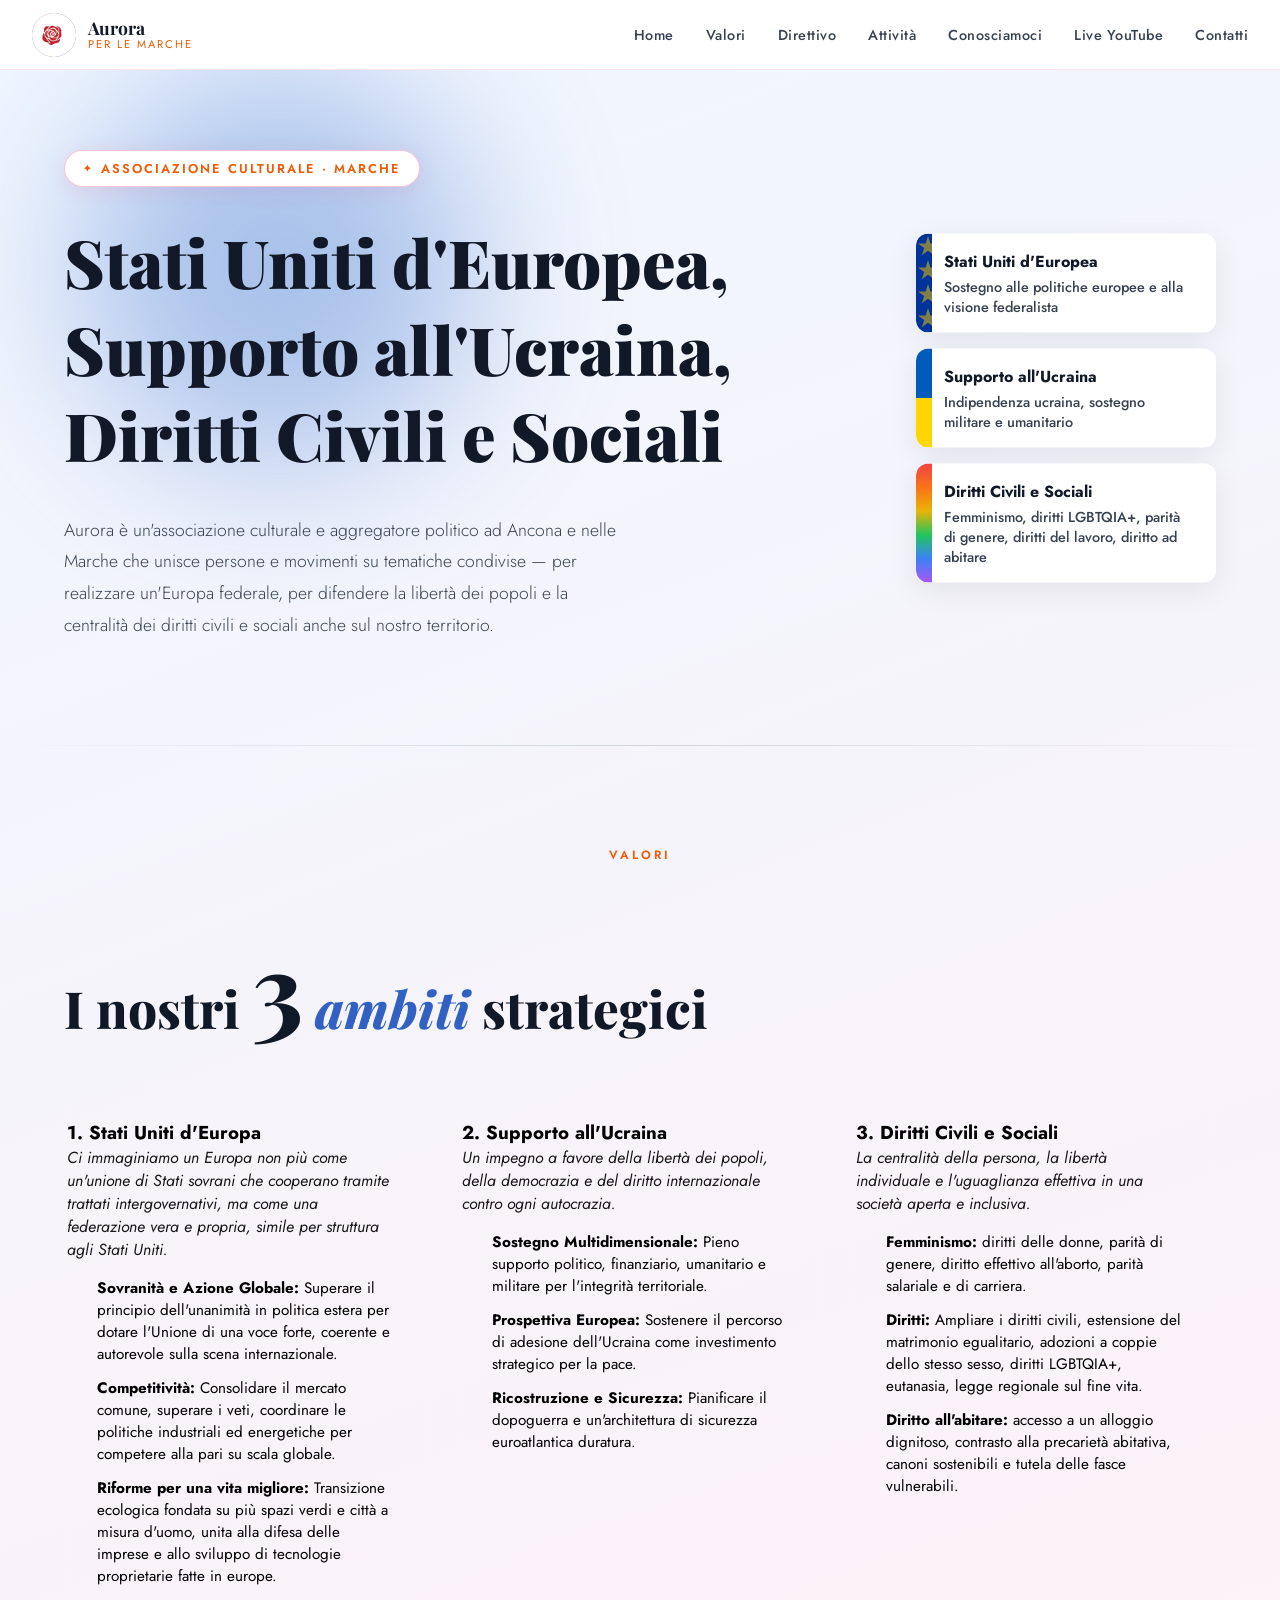
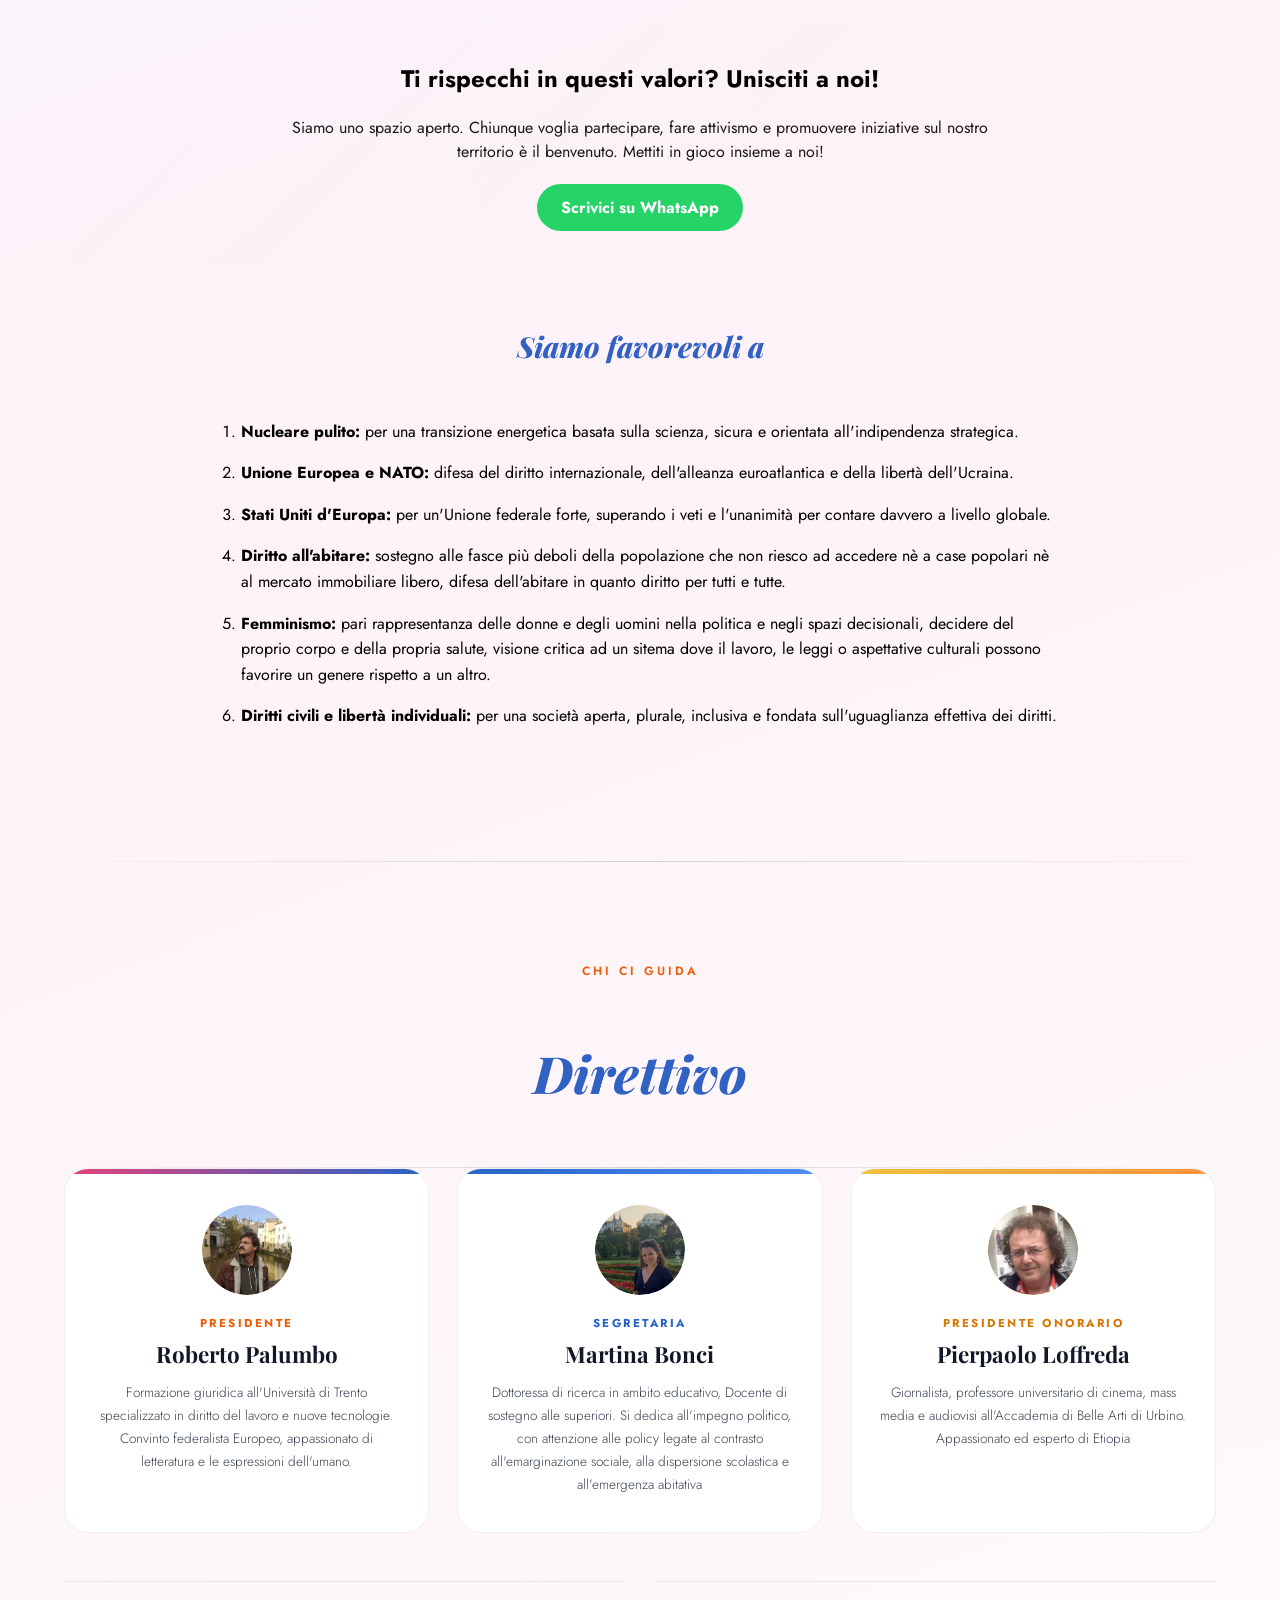
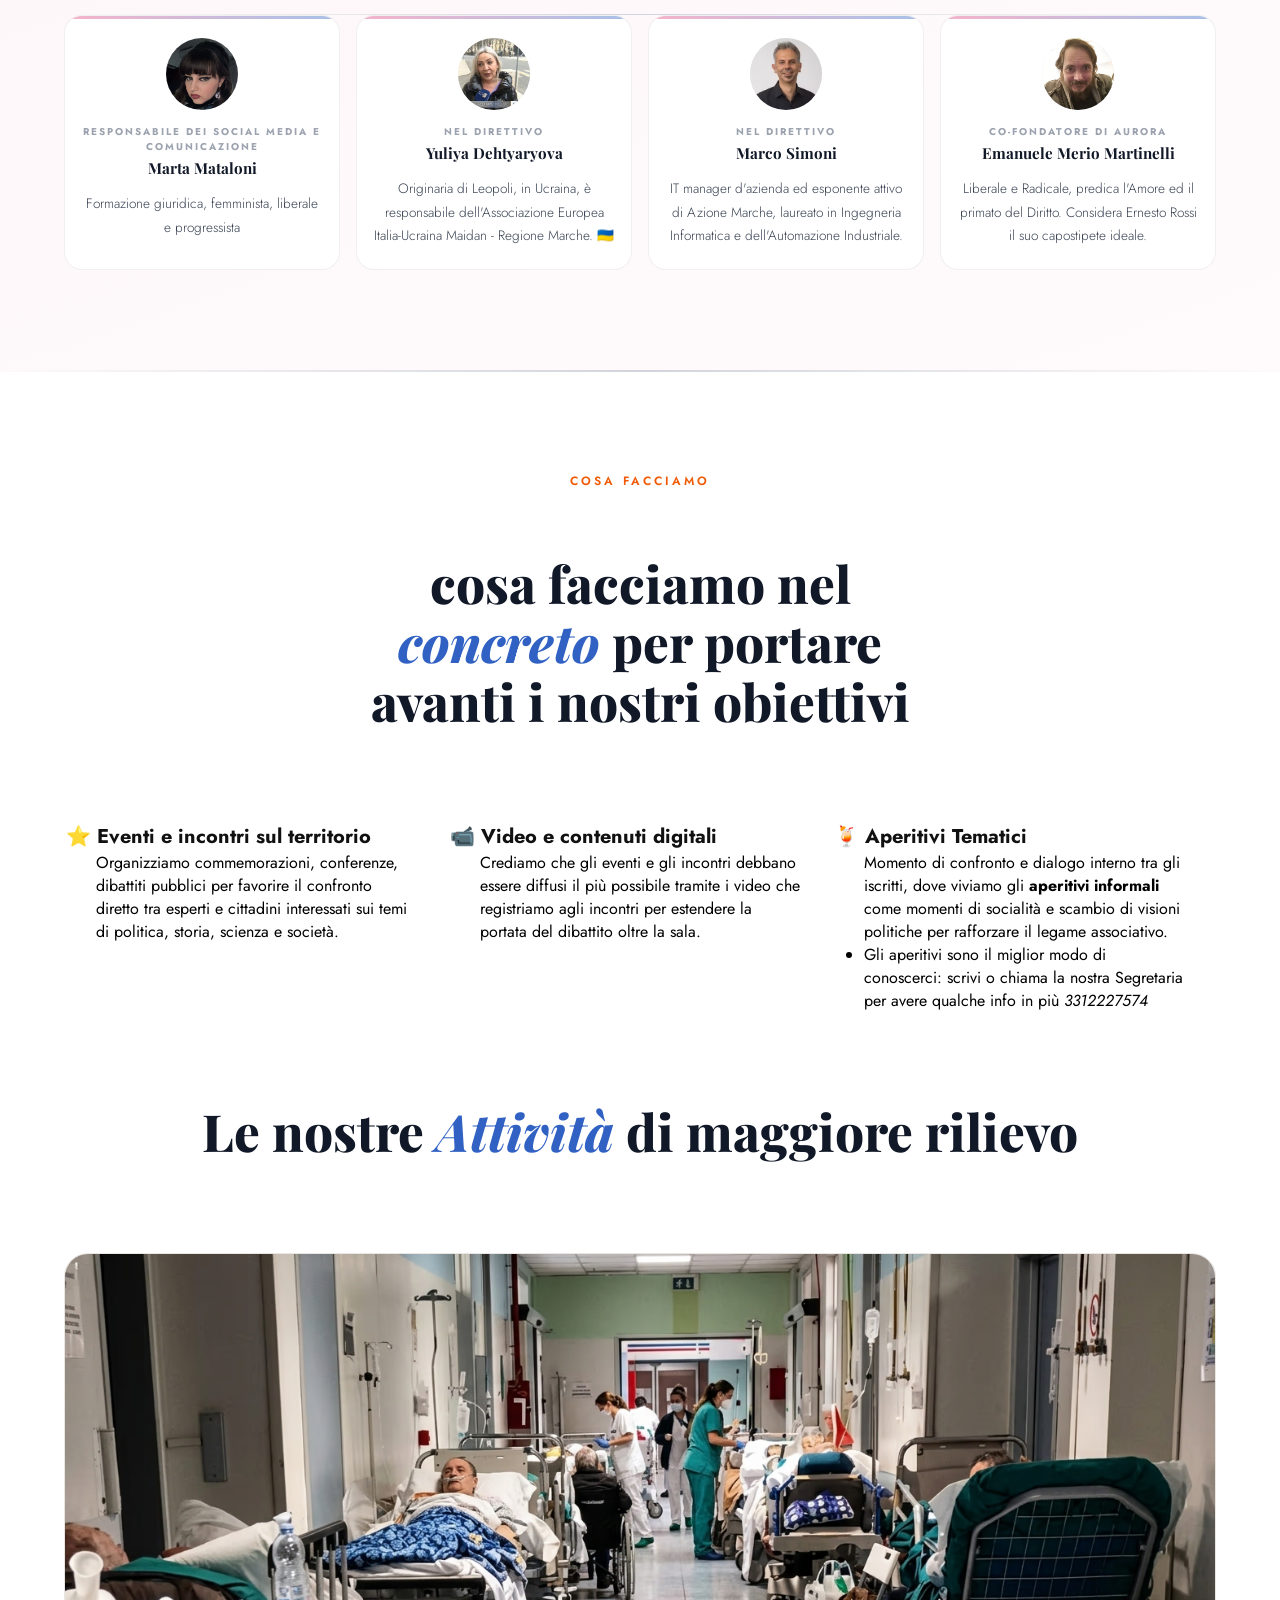
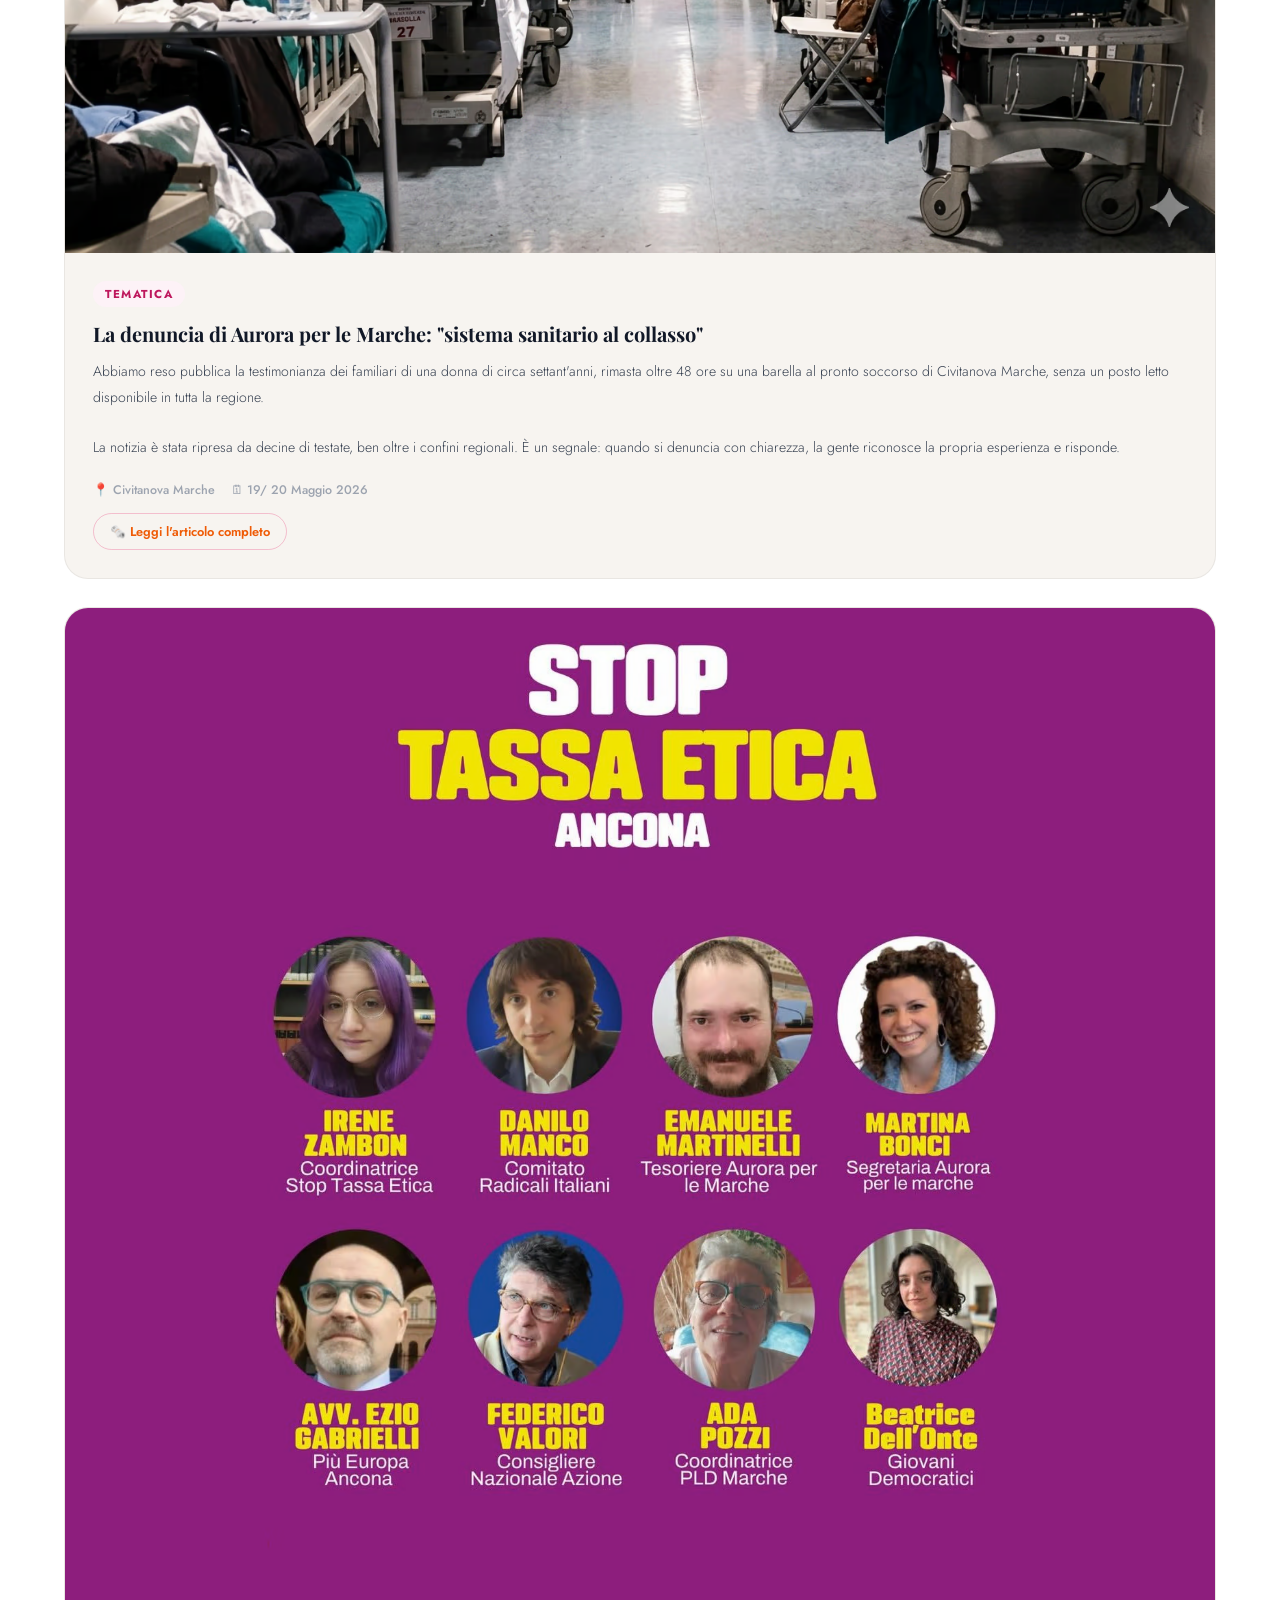
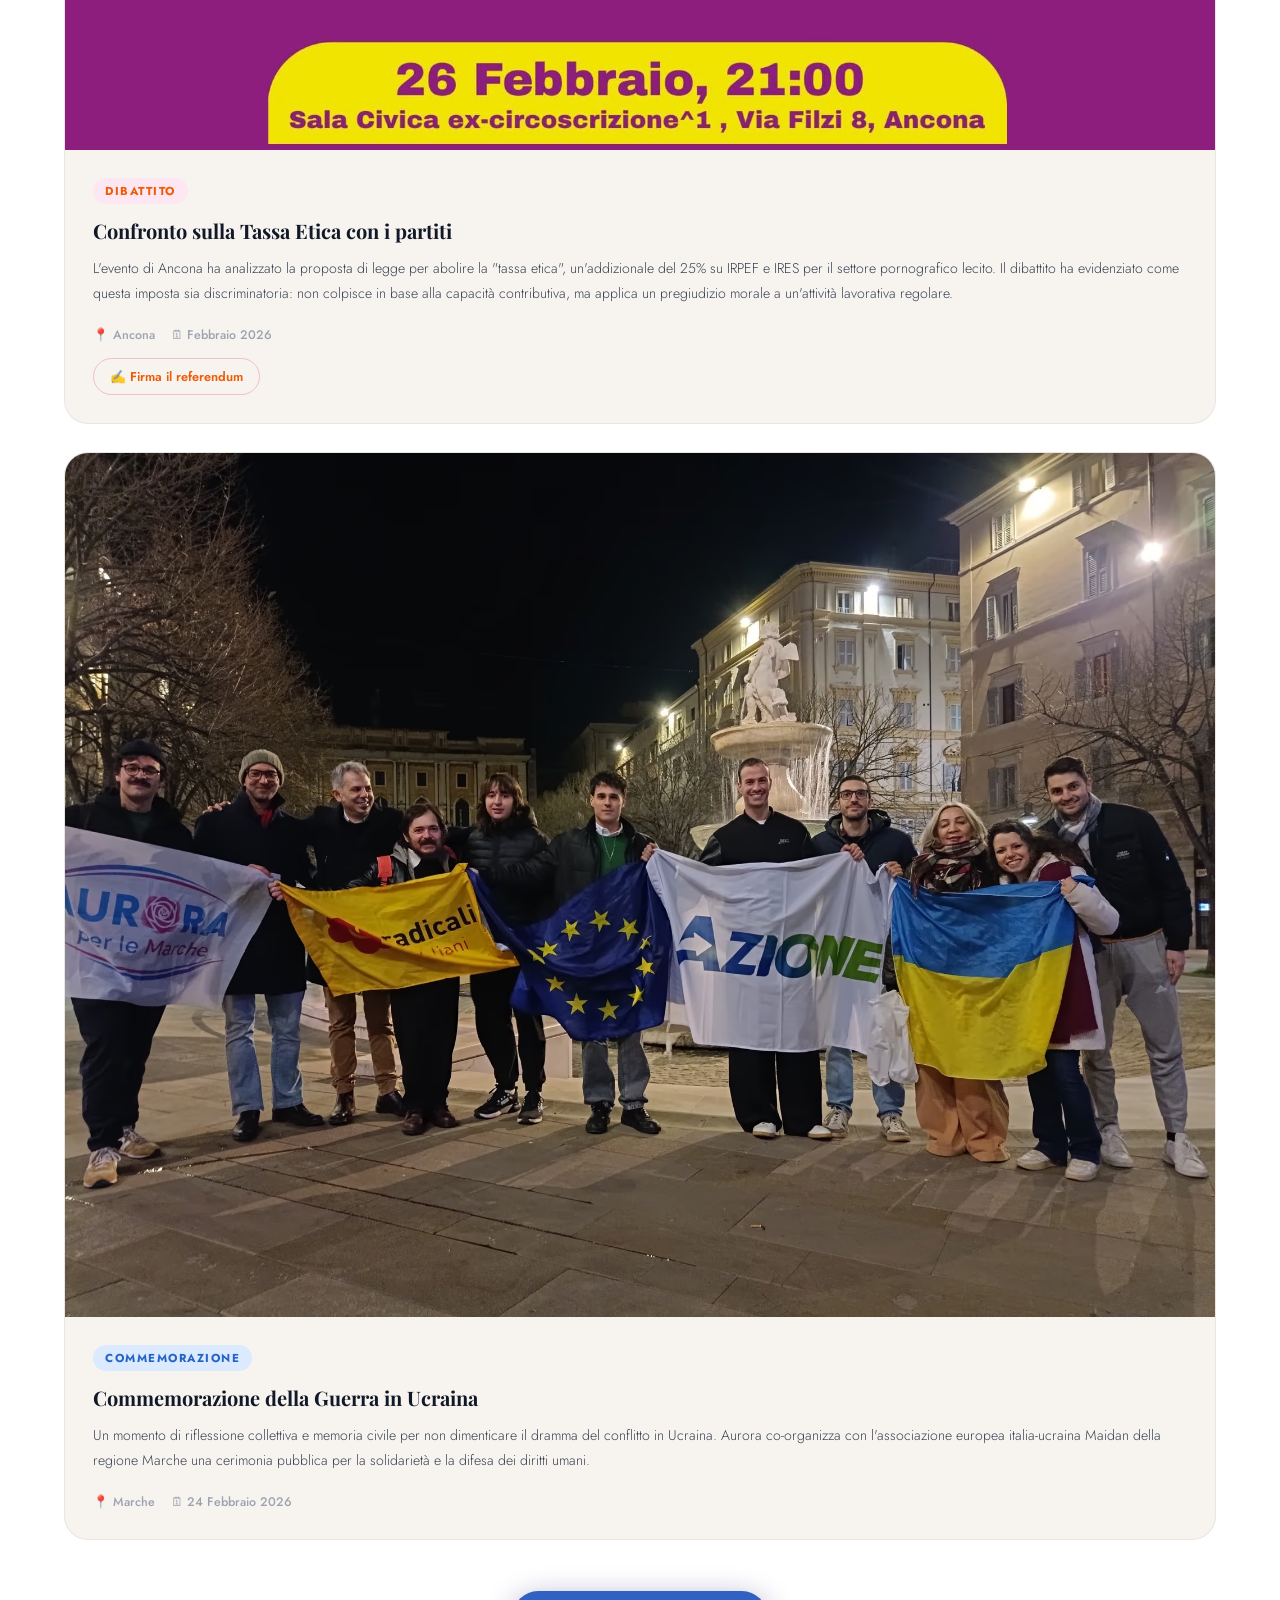
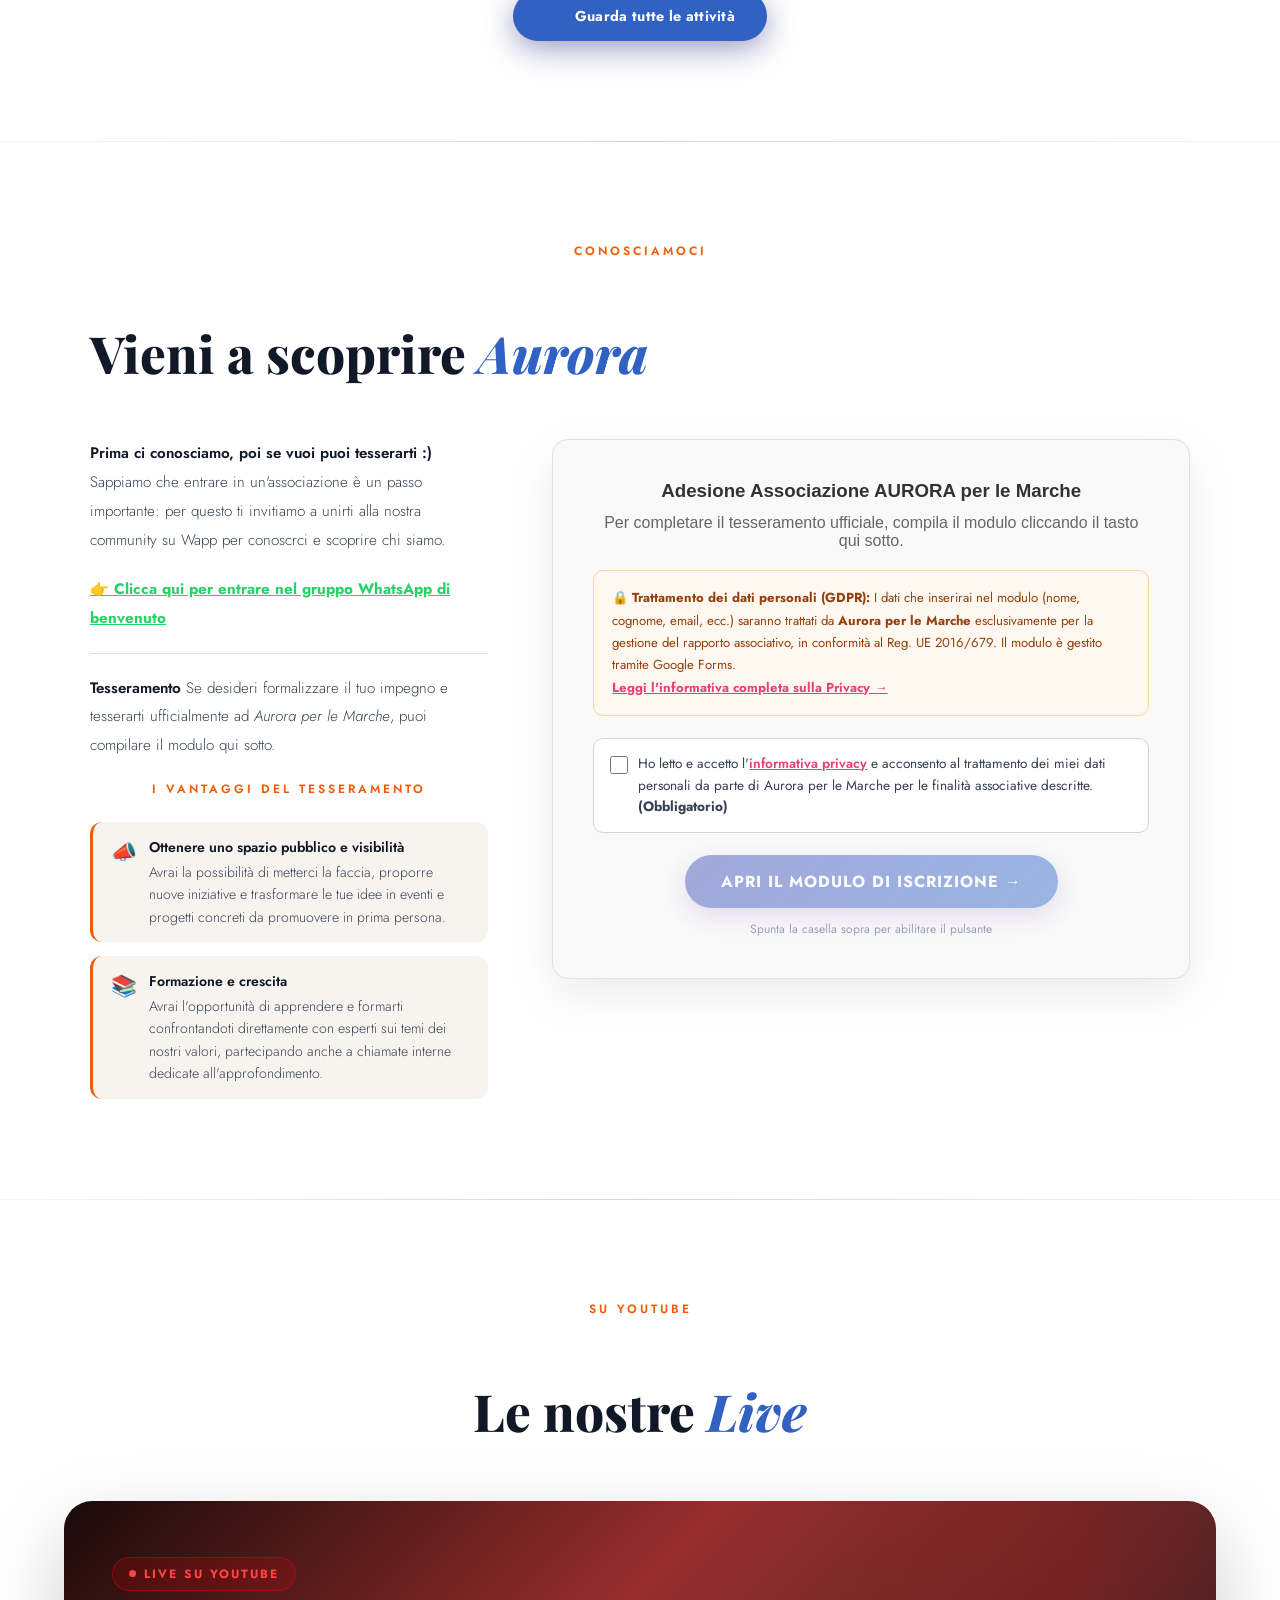
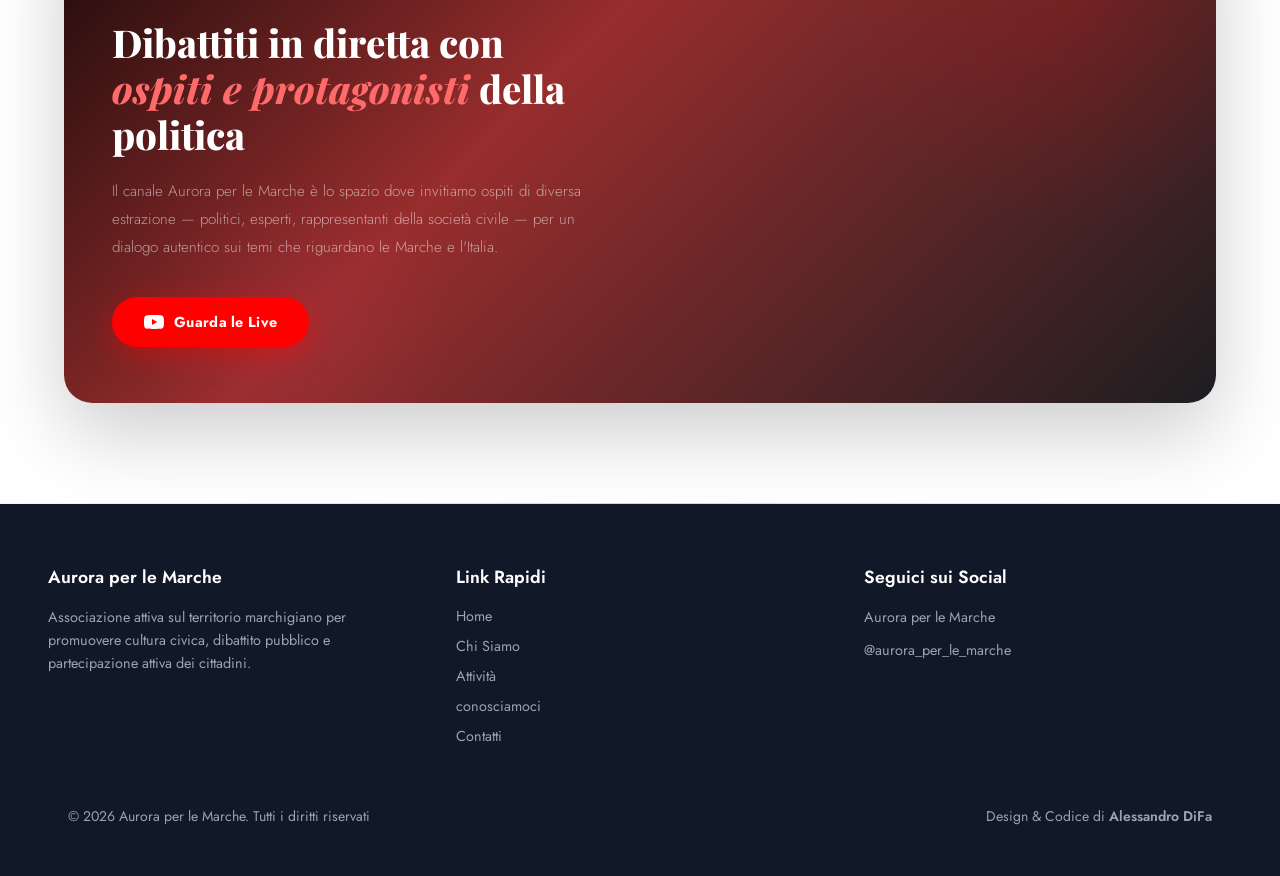
==== index.html @ f39f3a52 "Add files via upload" ====
<!DOCTYPE html>
<html lang="it" prefix="og: https://ogp.me/ns#">
<head>
  <meta charset="UTF-8">
  <meta name="viewport" content="width=device-width, initial-scale=1.0">

  <link rel="icon" type="image/x-icon" href="/img/logo-aurora-per-le-marche.ico">
  <link rel="shortcut icon" href="/img/logo-aurora-per-le-marche.ico">

  <!-- SEO -->
  <title>Aurora per le Marche – Associazione Culturale Ancona | Europa, Diritti e Ucraina</title>
  <meta name="description" content="Associazione culturale e politica di ispirazione liberale e progressista ad Ancona e nelle Marche. Promuoviamo federalismo europeo, supporto all'Ucraina, diritti civili e democrazia.">
  <meta name="keywords" content="associazione culturale Ancona, associazione culturale Marche, federalismo europeo Marche, supporto Ucraina Ancona, diritti civili Marche, centrosinistra liberale Ancona, Aurora Marche, Renew Europe">
  <meta name="author" content="Aurora per le Marche">
  <meta name="robots" content="index, follow">
  <link rel="canonical" href="https://www.auroraperlemarche.eu/">

  <!-- Open Graph -->
  <meta property="og:type" content="website">
  <meta property="og:locale" content="it_IT">
  <meta property="og:site_name" content="Aurora per le Marche">
  <meta property="og:title" content="Aurora per le Marche – Associazione Culturale Ancona">
  <meta property="og:description" content="Associazione liberale e progressista nelle Marche. Ci battiamo per l'Europa, i diritti civili e il supporto all'Ucraina ad Ancona e in tutta la regione.">
  <meta property="og:url" content="https://www.auroraperlemarche.eu/">
  <meta property="og:image" content="https://www.auroraperlemarche.eu/og-image.jpg">
  <meta property="og:image:width" content="1200">
  <meta property="og:image:height" content="630">
  <meta property="og:image:alt" content="Aurora per le Marche – Associazione Culturale">

  <!-- Dati strutturati -->
  <script type="application/ld+json">
  {
    "@context": "https://schema.org",
    "@type": "Organization",
    "name": "Aurora per le Marche",
    "alternateName": "Associazione Aurora Marche",
    "description": "Associazione culturale e politica nelle Marche di ispirazione liberale e progressista che promuove il federalismo europeo, i diritti civili, la libertà e il supporto all'Ucraina.",
    "url": "https://www.auroraperlemarche.eu/",
    "logo": "https://www.auroraperlemarche.eu/img/logo-aurora-per-le-marche.jpg",
    "image": "https://www.auroraperlemarche.eu/img/logo-aurora-per-le-marche.jpg",
    "telephone": "+393312227574",
    "address": {
      "@type": "PostalAddress",
      "addressLocality": "Ancona",
      "addressRegion": "Marche",
      "addressCountry": "IT"
    },
    "areaServed": {
      "@type": "AdministrativeArea",
      "name": "Marche"
    },
    "sameAs": [
      "https://www.instagram.com/aurora_per_le_marche",
      "https://www.facebook.com/auroraperlemarche"
    ],
    "member": [
      { "@type": "Person", "name": "Roberto Palumbo", "jobTitle": "Presidente" },
      { "@type": "Person", "name": "Martina Bonci", "jobTitle": "Segretario" }
    ]
  }
  </script>

  <!-- Font -->
  <link rel="preconnect" href="https://fonts.googleapis.com">
  <link rel="preconnect" href="https://fonts.gstatic.com" crossorigin>
  <link href="https://fonts.googleapis.com/css2?family=Playfair+Display:ital,wght@0,400;0,700;0,900;1,400&family=Jost:wght@300;400;500;600&display=swap" rel="stylesheet">

  <!-- Stile -->
  <link rel="stylesheet" href="style.css">
</head>

<body>

<!-- NAV -->
<nav class="navbar" aria-label="Navigazione principale">
  <a href="#home" class="nav-logo" aria-label="Aurora per le Marche – Home">
    <div class="logo-circle" aria-hidden="true">
      <img src="img/logo-aurora-per-le-marche.jpg" alt="Logo di aurora">
    </div>
    <div class="nav-brand">Aurora <span>per le Marche</span></div>
  </a>

  <!-- Pulsante Hamburger per Mobile -->
  <button class="menu-toggle" aria-label="Apri menu" aria-expanded="false">
    <span class="bar"></span>
    <span class="bar"></span>
    <span class="bar"></span>
  </button>

  <!-- Lista dei Link -->
  <ul class="nav-links" role="list">
    <li><a href="#home">Home</a></li>
    <!-- <li><a href="#chi-siamo">Chi Siamo</a></li> -->
    <li><a href="#valori">Valori</a></li>
    <li><a href="#direttivo">Direttivo</a></li>
    <li><a href="#attivita">Attività</a></li>
    <li><a href="#conosciamoci">Conosciamoci</a></li>
    <li><a href="#live">Live YouTube</a></li>
    <li><a href="#contatti">Contatti</a></li>
  </ul>
</nav>


<!-- HOME -->
<section id="home" aria-label="Intestazione principale">
  <div class="hero-bg" aria-hidden="true"></div>
  <div class="orb2 hero-orb" aria-hidden="true"></div>

  <div class="hero-content">
    <div class="hero-tag" aria-hidden="true">Associazione Culturale · Marche</div>
    <h1>Stati Uniti d'Europea,<br>Supporto all'Ucraina,<br>Diritti Civili e Sociali</h1>
    <p class="hero-desc">
      Aurora è un'associazione culturale e aggregatore politico ad Ancona e nelle Marche che unisce persone e movimenti su tematiche condivise — per realizzare un'Europa federale, per difendere la libertà dei popoli e la centralità dei diritti civili e sociali anche sul nostro territorio.
    </p>
  </div>

  <div class="hero-values" aria-label="Valori fondanti">
    <div class="value-pill">
      <strong>Stati Uniti d'Europea</strong>
      Sostegno alle politiche europee e alla visione federalista
    </div>
    <div class="value-pill">
      <strong>Supporto all'Ucraina</strong>
      Indipendenza ucraina, sostegno militare e umanitario
    </div>
    <div class="value-pill">
      <strong>Diritti Civili e Sociali</strong>
      Femminismo, diritti LGBTQIA+, parità di genere, diritti del lavoro, diritto ad abitare
    </div>
  </div>
</section>

<hr class="section-divider">


<!-- VALORI / AMBITI PROGRAMMATICI -->
<section id="valori" aria-labelledby="valori-title">
  <div class="section-header" style="margin-bottom: 2.5rem;">
    <div class="section-label" aria-hidden="true">Valori</div>
    <h2 id="valori-title">I nostri <span style="font-size: 2em;">3</span> <em>ambiti</em> strategici</h2>
  </div>

  <div class="valori-grid" style="display: grid; grid-template-columns: repeat(auto-fit, minmax(300px, 1fr)); gap: 2rem;">

    <!-- 1. Dimensione Europea -->
    <div class="valore-card" style="background: rgba(255,255,255,0.03); border: 1px solid rgba(255,255,255,0.08); padding: 2rem; border-radius: 12px;">
      <h3 style="margin-left: -30px;">1. Stati Uniti d'Europa</h3>
      <p style="margin-left: -30px; font-style: italic; margin-bottom: 1rem; opacity: 0.9;">
        Ci immaginiamo un Europa non più come un'unione di Stati sovrani che cooperano tramite trattati intergovernativi, ma come una federazione vera e propria, simile per struttura agli Stati Uniti.
      </p>
      <ul style="list-style-type: none; padding: 0; display: flex; flex-direction: column; gap: 0.75rem; font-size: 0.95rem;">
        <li><strong>Sovranità e Azione Globale:</strong> Superare il principio dell'unanimità in politica estera per dotare l'Unione di una voce forte, coerente e autorevole sulla scena internazionale.</li>
        <li><strong>Competitività:</strong> Consolidare il mercato comune, superare i veti, coordinare le politiche industriali ed energetiche per competere alla pari su scala globale.</li>
        <li><strong>Riforme per una vita migliore:</strong> Transizione ecologica fondata su più spazi verdi e città a misura d'uomo, unita alla difesa delle imprese e allo sviluppo di tecnologie proprietarie fatte in europe.</li>
      </ul>
    </div>

    <!-- 2. Supporto all'Ucraina -->
    <div class="valore-card" style="background: rgba(255,255,255,0.03); border: 1px solid rgba(255,255,255,0.08); padding: 2rem; border-radius: 12px;">
      <h3 style="margin-left: -30px;">2. Supporto all'Ucraina</h3>
      <p style="margin-left: -30px; font-style: italic; margin-bottom: 1rem; opacity: 0.9;">
        Un impegno a favore della libertà dei popoli, della democrazia e del diritto internazionale contro ogni autocrazia.
      </p>
      <ul style="list-style-type: none; padding: 0; display: flex; flex-direction: column; gap: 0.75rem; font-size: 0.95rem;">
        <li><strong>Sostegno Multidimensionale:</strong> Pieno supporto politico, finanziario, umanitario e militare per l'integrità territoriale.</li>
        <li><strong>Prospettiva Europea:</strong> Sostenere il percorso di adesione dell'Ucraina come investimento strategico per la pace.</li>
        <li><strong>Ricostruzione e Sicurezza:</strong> Pianificare il dopoguerra e un'architettura di sicurezza euroatlantica duratura.</li>
      </ul>
    </div>

    <!-- 3. Diritti Civili -->
    <div class="valore-card" style="background: rgba(255,255,255,0.03); border: 1px solid rgba(255,255,255,0.08); padding: 2rem; border-radius: 12px;">
      <h3 style="margin-left: -30px;">3. Diritti Civili e Sociali</h3>
      <p style="margin-left: -30px; font-style: italic; margin-bottom: 1rem; opacity: 0.9;">
        La centralità della persona, la libertà individuale e l'uguaglianza effettiva in una società aperta e inclusiva.
      </p>
      <ul style="list-style-type: none; padding: 0; display: flex; flex-direction: column; gap: 0.75rem; font-size: 0.95rem;">
        <li><strong>Femminismo:</strong> diritti delle donne, parità di genere, diritto effettivo all'aborto, parità salariale e di carriera.</li>
        <li><strong>Diritti:</strong> Ampliare i diritti civili, estensione del matrimonio egualitario, adozioni a coppie dello stesso sesso, diritti LGBTQIA+, eutanasia, legge regionale sul fine vita.</li>
        <li><strong>Diritto all'abitare:</strong> accesso a un alloggio dignitoso, contrasto alla precarietà abitativa, canoni sostenibili e tutela delle fasce vulnerabili.</li>
      </ul>
    </div>

  </div>

  <!-- BOX ATTIVISMO / PARTECIPAZIONE -->
  <div class="partecipa-banner" style="background: linear-gradient(135deg, rgba(255,255,255,0.05), rgba(255,255,255,0.02)); border: 1px solid rgba(255,255,255,0.12); padding: 2.5rem; border-radius: 16px; text-align: center; display: flex; flex-direction: column; align-items: center; gap: 1.25rem;">
    <h3 style="margin: 0; font-size: 1.5rem;">Ti rispecchi in questi valori? Unisciti a noi!</h3>
    <p style="margin-left: -30px; max-width: 700px; margin: 0; opacity: 0.9; font-size: 1rem; line-height: 1.5;">
      Siamo uno spazio aperto. Chiunque voglia partecipare, fare attivismo e promuovere iniziative sul nostro territorio è il benvenuto. Mettiti in gioco insieme a noi!
    </p>
    <a href="https://wa.me/393312227574" target="_blank" rel="noopener noreferrer"
       style="display: inline-flex; align-items: center; gap: 0.5rem; background: #25D366; color: #fff; padding: 0.75rem 1.5rem; border-radius: 50px; font-weight: bold; text-decoration: none; transition: opacity 0.2s;">
      Scrivici su WhatsApp
    </a>
  </div>

  <!-- SEZIONE LISTA SEMPLICE E CENTRATA -->
  <div class="section-header" style="text-align: center; margin-top: 5%;">
    <h2 id="pro-title" style="font-size: 1.8rem;"><em>Siamo favorevoli a</em></h2>
  </div>

  <div style="max-width: 900px; margin: 0 auto; padding: 2rem; border-radius: 12px;">
    <ol style="margin: 0; padding-left: 1.2rem; display: flex; flex-direction: column; gap: 1rem; font-size: 1rem; line-height: 1.6;">
      <li><strong>Nucleare pulito:</strong> per una transizione energetica basata sulla scienza, sicura e orientata all'indipendenza strategica.</li>
      <li><strong>Unione Europea e NATO:</strong> difesa del diritto internazionale, dell'alleanza euroatlantica e della libertà dell'Ucraina.</li>
      <li><strong>Stati Uniti d'Europa:</strong> per un'Unione federale forte, superando i veti e l'unanimità per contare davvero a livello globale.</li>
      <li><strong>Diritto all'abitare:</strong> sostegno alle fasce più deboli della popolazione che non riesco ad accedere nè a case popolari nè al mercato immobiliare libero, difesa dell'abitare in quanto diritto per tutti e tutte.</li>
      <li><strong>Femminismo:</strong> pari rappresentanza delle donne e degli uomini nella politica e negli spazi decisionali, decidere del proprio corpo e della propria salute, visione critica ad un sitema dove il lavoro, le leggi o aspettative culturali possono favorire un genere rispetto a un altro.</li>
      <li><strong>Diritti civili e libertà individuali:</strong> per una società aperta, plurale, inclusiva e fondata sull'uguaglianza effettiva dei diritti.</li>
    </ol>
  </div>
</section>

<hr class="section-divider">


<!-- DIRETTIVO -->
<section id="direttivo" aria-labelledby="direttivo-title">
  <div class="direttivo-header">
    <div class="section-label" aria-hidden="true">Chi ci guida</div>
    <h2 id="direttivo-title"><em>Direttivo</em></h2>
  </div>

  <hr class="section-divider">

  <!-- CARICHE -->
  <div class="board-grid">

    <article class="board-card presidente">
      <div class="board-avatar">
        <img src="img/roberto-palumbo-presidente-aurora.avif"
             alt="Roberto Palumbo, Presidente di Aurora per le Marche"
             width="90" height="90"
             onerror="this.outerHTML='👤'">
      </div>
      <span class="board-role">Presidente</span>
      <h3>Roberto Palumbo</h3>
      <p>Formazione giuridica all'Università di Trento specializzato in diritto del lavoro e nuove tecnologie. Convinto federalista Europeo, appassionato di letteratura e le espressioni dell'umano.</p>
    </article>

    <article class="board-card segretario">
      <div class="board-avatar">
        <img src="img/martina-bonci-segretaria-aurora.avif"
             alt="Martina Bonci, Segretaria di Aurora per le Marche"
             width="90" height="90"
             onerror="this.outerHTML='📋'">
      </div>
      <span class="board-role">Segretaria</span>
      <h3>Martina Bonci</h3>
      <p>Dottoressa di ricerca in ambito educativo, Docente di sostegno alle superiori. Si dedica all'impegno politico, con attenzione alle policy legate al contrasto all'emarginazione sociale, alla dispersione scolastica e all'emergenza abitativa</p>
    </article>

    <article class="board-card onorario">
      <div class="board-avatar">
        <img src="img/pierpaolo-loffreda-presidente-onorario-aurora.avif"
             alt="Pierpaolo Loffreda, Presidente Onorario di Aurora per le Marche"
             width="90" height="90"
             onerror="this.outerHTML='🏛️'">
      </div>
      <span class="board-role">Presidente Onorario</span>
      <h3>Pierpaolo Loffreda</h3>
      <p>Giornalista, professore universitario di cinema, mass media e audiovisi all'Accademia di Belle Arti di Urbino. Appassionato ed esperto di Etiopia</p>
    </article>

  </div>

  <!-- DIVISORE -->
  <div class="members-divider">
    <span></span>
  </div>

  <hr class="section-divider">

  <!-- MEMBRI SENZA CARICA -->
  <div class="board-grid-members">

    <article class="board-card-member">
      <div class="board-avatar-sm">
        <img src="img/marta-mataloni-social-media-manager.avif"
             alt="Membro Responsabile dei Social media e comunicazione"
             width="72" height="72"
             onerror="this.outerHTML='👤'">
      </div>
      <span class="member-role-label">Responsabile dei Social media e comunicazione</span>
      <h4>Marta Mataloni</h4>
      <p>Formazione giuridica, femminista, liberale e progressista</p>
    </article>

    <article class="board-card-member">
      <div class="board-avatar-sm">
        <img src="img/yulia-direttivo-aurora.avif"
             alt="Membro del Direttivo di Aurora per le Marche"
             width="72" height="72"
             onerror="this.outerHTML='👤'">
      </div>
      <span class="member-role-label">Nel Direttivo</span>
      <h4>Yuliya Dehtyaryova</h4>
      <p>Originaria di Leopoli, in Ucraina, è responsabile dell'Associazione Europea Italia-Ucraina Maidan - Regione Marche. 🇺🇦</p>
    </article>

    <article class="board-card-member">
      <div class="board-avatar-sm">
        <img src="img/marco-simoni-direttivo-aurora.avif"
             alt="Membro del Direttivo di Aurora per le Marche"
             width="72" height="72"
             onerror="this.outerHTML='👤'">
      </div>
      <span class="member-role-label">Nel Direttivo</span>
      <h4>Marco Simoni</h4>
      <p>IT manager d'azienda ed esponente attivo di Azione Marche, laureato in Ingegneria Informatica e dell'Automazione Industriale.</p>
    </article>

      <article class="board-card-member">
      <div class="board-avatar-sm">
        <img src="img/emanuele-martinelli-direttivo-aurora-tesoriere.avif"
             alt=""
             width="72" height="72"
             onerror="this.outerHTML='👤'">
      </div>
      <span class="member-role-label">Co-fondatore di Aurora</span>
      <h4>Emanuele Merio Martinelli</h4>
      <p>Liberale e Radicale, predica l'Amore ed il primato del Diritto. Considera Ernesto Rossi il suo capostipete ideale.</p>
    </article>
  </div>
</section>

<hr class="section-divider">


<!-- CHI SIAMO
<section id="chi-siamo" aria-labelledby="chi-siamo-title">
  <div class="section-label" aria-hidden="true">Chi Siamo</div>

  <div class="chi-grid">
    <div class="chi-text">
      <h2 id="chi-siamo-title">Un'<em>aurora</em> di idee per le Marche</h2>
      <p><strong>Aurora per le Marche</strong> nasce dall'idea di costruire uno spazio culturale e politico aperto ad Ancona e in tutta la regione, capace di aggregare sensibilità diverse attorno a valori condivisi: la nonviolenza, la democrazia, la laicità e il federalismo europeo.</p>
      <p>Crediamo nel valore del dialogo civile, nella forza della cultura come strumento di cambiamento, e nell'importanza di affrontare le grandi questioni del nostro tempo — dall'ecologia alla giustizia sociale — con rigore, passione e spirito riformatore.</p>
    </div>
    <div>
      <div class="vision-strip">
        <p>"Aurora nasce dall'incontro tra Simone ed Emanuele nel 2024, dalla convinzione che il cambiamento culturale e politico nelle Marche debba partire dal basso, dalla società civile, dai cittadini."</p>
      </div>
    </div>
  </div>
</section>
-->

<hr class="section-divider">


<!-- ATTIVITÀ -->
<section id="attivita" aria-labelledby="attivita-title">
  <div class="attivita-header">
    <div class="section-label" aria-hidden="true">Cosa Facciamo</div>
    <h2>cosa facciamo nel <em>concreto</em> per portare avanti i nostri obiettivi</h2>
  </div>

  <div class="attivita-grid" style="display: grid; grid-template-columns: repeat(auto-fit, minmax(280px, 1fr)); margin-top: 3rem;">

    <!-- Eventi e incontri sul territorio -->
    <div class="attivita-card" style="padding: 2rem; background: var(--bg-card, #fff)">
      <h3 style="margin-left: -30px; font-size: 1.25rem; color: var(--heading, #111);">⭐ Eventi e incontri sul territorio</h3>
      <p>
        Organizziamo commemorazioni, conferenze, dibattiti pubblici per favorire il confronto diretto tra esperti e cittadini interessati sui temi di politica, storia, scienza e società.
      </p>
    </div>

    <!-- Video e contenuti digitali -->
    <div class="attivita-card" style="padding: 2rem; background: var(--bg-card, #fff)">
      <h3 style="margin-left: -30px; font-size: 1.25rem; color: var(--heading, #111);">📹 Video e contenuti digitali</h3>
      <p>
        Crediamo che gli eventi e gli incontri debbano essere diffusi il più possibile tramite i video che registriamo agli incontri per estendere la portata del dibattito oltre la sala.
      </p>
    </div>

    <!-- Aperitivi tematici -->
    <div class="attivita-card" style="padding: 2rem; background: var(--bg-card, #fff)">
      <h3 style="margin-left: -30px; font-size: 1.25rem; color: var(--heading, #111);">🍹 Aperitivi Tematici</h3>
      <p>
        Momento di confronto e dialogo interno tra gli iscritti, dove viviamo gli <strong>aperitivi informali</strong> come momenti di socialità e scambio di visioni politiche per rafforzare il legame associativo.
      </p>
      <ul>
        <li>Gli aperitivi sono il miglior modo di conoscerci: scrivi o chiama la nostra Segretaria per avere qualche info in più <em>3312227574</em></li>
      </ul>
    </div>

  </div>

  <h2 id="attivita-title" style="text-align: center; width: 100%; margin-left: auto; margin-right: auto; margin-top: 5%;">
    Le nostre <em>Attività</em> di maggiore rilievo
  </h2>

  <div class="activities-grid">

    <article class="activity-card">
      <img src="img/shock-settico-resta-48-ore-barella-civitanova.avif"
           alt="Choc settico, 70enne per 48 ore in barella al pronto soccorso">

      <div class="activity-body">
        <span class="activity-tag tag-evento">Tematica</span>
        <h3>La denuncia di Aurora per le Marche: "sistema sanitario al collasso"</h3>
        <p>
          Abbiamo reso pubblica la testimonianza dei familiari di una donna di circa settant'anni, rimasta oltre 48 ore su una barella al pronto soccorso di Civitanova Marche, senza un posto letto disponibile in tutta la regione.
          <br><br>
          La notizia è stata ripresa da decine di testate, ben oltre i confini regionali. È un segnale: quando si denuncia con chiarezza, la gente riconosce la propria esperienza e risponde.
        </p>
        <div class="activity-meta">
          <span>📍 Civitanova Marche</span>
          <span>🗓 19/ 20 Maggio 2026</span>
        </div>
        <a href="attivita-singola-malasanità-civitanova.html" target="_blank" rel="noopener" class="btn-outline">
          🗞️ Leggi l'articolo completo
        </a>
      </div>
    </article>

    <article class="activity-card">
      <img src="img/evento-tassa-etica-auora-ancona.avif"
           alt="Dibattito Aurora per le Marche sulla tassa etica ad Ancona, febbraio 2026">

      <div class="activity-body">
        <span class="activity-tag tag-dibattito">Dibattito</span>
        <h3>Confronto sulla Tassa Etica con i partiti</h3>
        <p>
          L'evento di Ancona ha analizzato la proposta di legge per abolire la "tassa etica", un'addizionale del 25% su IRPEF e IRES per il settore pornografico lecito. Il dibattito ha evidenziato come questa imposta sia discriminatoria: non colpisce in base alla capacità contributiva, ma applica un pregiudizio morale a un'attività lavorativa regolare.
        </p>
        <div class="activity-meta">
          <span>📍 Ancona</span>
          <span>🗓 Febbraio 2026</span>
        </div>
        <a href="https://firmereferendum.giustizia.it/referendum/open/dettaglio-open/5600018"
           target="_blank" rel="noopener noreferrer" class="activity-link"
           aria-label="Firma il referendum per abolire la tassa etica sul portale del Ministero della Giustizia">
          ✍️ Firma il referendum
        </a>
      </div>
    </article>

    <article class="activity-card">
      <img src="img/ucraina-commemorazione-ancona.avif"
           alt="Commemorazione del conflitto in Ucraina Co-organizzato da Aurora per le Marche, 24 febbraio 2026">

      <div class="activity-body">
        <span class="activity-tag tag-commemorazione">Commemorazione</span>
        <h3>Commemorazione della Guerra in Ucraina</h3>
        <p>
          Un momento di riflessione collettiva e memoria civile per non dimenticare il dramma del conflitto in Ucraina. Aurora co-organizza con l'associazione europea italia-ucraina Maidan della regione Marche una cerimonia pubblica per la solidarietà e la difesa dei diritti umani.
        </p>
        <div class="activity-meta">
          <span>📍 Marche</span>
          <span>🗓 24 Febbraio 2026</span>
        </div>
      </div>
    </article>

    <br>
  </div>

  <a href="attivita.html"
     target="_blank" rel="noopener noreferrer"
     class="btn-attivita"
     aria-label="Guarda tutte le attività di Auora per le marche">
    <svg viewBox="0 0 24 24" fill="currentColor" aria-hidden="true">
    </svg>
    Guarda tutte le attività
  </a>
</section>

<hr class="section-divider">


<!-- CONOSCIAMOCI -->
<section id="conosciamoci" aria-labelledby="conosciamoci-title">
  <div class="conosciamoci-inner">

    <div class="conosciamoci-header">
      <div class="section-label" aria-hidden="true">Conosciamoci</div>
      <h2 id="conosciamoci-title">Vieni a scoprire <em>Aurora</em></h2>
    </div>

    <div class="conosciamoci-layout">

      <!-- Colonna testo -->
      <div>
        <div class="conosciamoci-text">
          <p>
            <strong>Prima ci conosciamo, poi se vuoi puoi tesserarti :)</strong>
            <br>
            Sappiamo che entrare in un'associazione è un passo importante: per questo ti invitiamo a unirti alla nostra community su Wapp per conoscrci e scoprire chi siamo.
          </p>
          <p>
            <a href="https://wa.me/393312227574" style="font-weight:bold; color:#25D366;">👉 Clicca qui per entrare nel gruppo WhatsApp di benvenuto</a>
          </p>
          <hr style="margin: 20px 0; border: none; border-top: 1px solid #e0e0e0;">
          <p>
            <strong>Tesseramento</strong> Se desideri formalizzare il tuo impegno e tesserarti ufficialmente ad <em>Aurora per le Marche</em>, puoi compilare il modulo qui sotto.
          </p>
        </div>

        <div class="section-tesseramento" aria-hidden="true">I vantaggi del tesseramento</div>

        <div class="conosciamoci-perks" style="margin-top: 24px;">
          <div class="perk-item">
            <div class="perk-icon">📣</div>
            <div class="perk-text">
              <strong>Ottenere uno spazio pubblico e visibilità</strong>
              Avrai la possibilità di metterci la faccia, proporre nuove iniziative e trasformare le tue idee in eventi e progetti concreti da promuovere in prima persona.
            </div>
          </div>
          <div class="perk-item">
            <div class="perk-icon">📚</div>
            <div class="perk-text">
              <strong>Formazione e crescita</strong>
              Avrai l'opportunità di apprendere e formarti confrontandoti direttamente con esperti sui temi dei nostri valori, partecipando anche a chiamate interne dedicate all'approfondimento.
            </div>
          </div>
        </div>
      </div>

      <!-- Colonna modulo -->
      <div class="form-container" style="padding: 40px; border: 1px solid #e0e0e0; text-align: center; background-color: #f9f9f9; border-radius: 16px;">
        <h3 style="font-family: sans-serif; margin-bottom: 12px; color: #333;">Adesione Associazione AURORA per le Marche</h3>
        <p style="font-family: sans-serif; margin-bottom: 20px; color: #666;">Per completare il tesseramento ufficiale, compila il modulo cliccando il tasto qui sotto.</p>

        <!-- GDPR Info box -->
        <div style="background:#fff8f0; border:1px solid #fcd5a0; border-radius:10px; padding:16px 18px; margin-bottom:22px; text-align:left;">
          <p style="font-family:'Jost',sans-serif; font-size:0.82rem; color:#92400e; line-height:1.7; margin:0;">
            &#x1F512; <strong>Trattamento dei dati personali (GDPR):</strong> I dati che inserirai nel modulo (nome, cognome, email, ecc.) saranno trattati da <strong>Aurora per le Marche</strong> esclusivamente per la gestione del rapporto associativo, in conformità al Reg. UE 2016/679. Il modulo è gestito tramite Google Forms.
            <br>
            <a href="#" onclick="document.getElementById('privacy-modal').style.display='flex'; return false;"
               style="color:#e8417a; font-weight:700; text-decoration:underline;">Leggi l'informativa completa sulla Privacy &#x2192;</a>
          </p>
        </div>

        <!-- Consenso checkbox (obbligatorio) -->
        <div style="display:flex; align-items:flex-start; gap:10px; text-align:left; margin-bottom:22px; background:#fff; border:1px solid #d1d5db; border-radius:10px; padding:14px 16px;">
          <input type="checkbox" id="privacy-consent" name="privacy-consent"
                 style="margin-top:3px; width:18px; height:18px; accent-color:#e8417a; flex-shrink:0; cursor:pointer;"
                 onchange="document.getElementById('form-btn').style.opacity = this.checked ? '1' : '0.45'; document.getElementById('form-btn').style.pointerEvents = this.checked ? 'auto' : 'none';">
          <label for="privacy-consent" style="font-family:'Jost',sans-serif; font-size:0.85rem; color:#374151; line-height:1.6; cursor:pointer;">
            Ho letto e accetto l'<a href="#" onclick="document.getElementById('privacy-modal').style.display='flex'; return false;" style="color:#e8417a; font-weight:600;">informativa privacy</a> e acconsento al trattamento dei miei dati personali da parte di Aurora per le Marche per le finalità associative descritte. <strong>(Obbligatorio)</strong>
          </label>
        </div>

        <a id="form-btn"
           href="https://docs.google.com/forms/d/e/1FAIpQLSdlwhwIWDAXSyc4wo15dlZ6Nzj2gPfnyUDTGzKY7bg302sZ_w/viewform?usp=publish-editor"
           target="_blank"
           style="background: linear-gradient(135deg, #3a47b7, #2563c7); color: white; padding: 15px 36px; text-decoration: none; font-family: 'Jost', sans-serif; font-weight: bold; display: inline-block; text-transform: uppercase; letter-spacing: 1px; border-radius: 50px; box-shadow: 0 8px 25px rgba(103,58,183,0.35); opacity: 0.45; pointer-events: none; transition: opacity 0.2s;">
          Apri il modulo di iscrizione &#x2192;
        </a>

        <p style="font-family:'Jost',sans-serif; font-size:0.75rem; color:#9ca3af; margin-top:12px;">Spunta la casella sopra per abilitare il pulsante</p>
      </div>

    </div>
  </div>
</section>

<hr class="section-divider">


<!-- LIVE YOUTUBE -->
<section id="live" aria-labelledby="live-title">
  <div class="live-header">
    <div class="section-label" aria-hidden="true">Su YouTube</div>
    <h2 id="live-title">Le nostre <em>Live</em></h2>
  </div>

  <div class="live-banner">
    <div class="live-text">
      <div class="live-badge">
        <span class="dot"></span>
        Live su YouTube
      </div>
      <h3>Dibattiti in diretta con <em>ospiti e protagonisti</em> della politica</h3>
      <p>
        Il canale Aurora per le Marche è lo spazio dove invitiamo ospiti di diversa estrazione — politici, esperti, rappresentanti della società civile — per un dialogo autentico sui temi che riguardano le Marche e l'Italia.
      </p>

      <a href="https://www.youtube.com/@AuroraPerLeMarche/streams"
         target="_blank" rel="noopener noreferrer"
         class="btn-youtube"
         aria-label="Guarda le live di Aurora per le Marche su YouTube">
        <svg viewBox="0 0 24 24" fill="currentColor" aria-hidden="true">
          <path d="M23.498 6.186a3.016 3.016 0 0 0-2.122-2.136C19.505 3.545 12 3.545 12 3.545s-7.505 0-9.377.505A3.017 3.017 0 0 0 .502 6.186C0 8.07 0 12 0 12s0 3.93.502 5.814a3.016 3.016 0 0 0 2.122 2.136c1.871.505 9.376.505 9.376.505s7.505 0 9.377-.505a3.015 3.015 0 0 0 2.122-2.136C24 15.93 24 12 24 12s0-3.93-.502-5.814zM9.545 15.568V8.432L15.818 12l-6.273 3.568z"/>
        </svg>
        Guarda le Live
      </a>
    </div>
  </div>
</section>

<hr class="section-divider">


<!-- CONTATTI -->
<footer class="site-footer" id="contatti">
  <div class="footer-container">

    <div class="footer-col">
      <h4>Aurora per le Marche</h4>
      <p>Associazione attiva sul territorio marchigiano per promuovere cultura civica, dibattito pubblico e partecipazione attiva dei cittadini.</p>
    </div>

    <div class="footer-col">
      <h4>Link Rapidi</h4>
      <ul class="footer-links">
        <li><a href="index.html">Home</a></li>
        <li><a href="chi-siamo.html">Chi Siamo</a></li>
        <li><a href="attivita.html">Attività</a></li>
        <li><a href="conosciamoci.html">conosciamoci</a></li>
        <li><a href="contatti.html">Contatti</a></li>
      </ul>
    </div>

    <div class="footer-col">
      <h4>Seguici sui Social</h4>
      <div class="footer-social-links">
        <p><a href="https://www.facebook.com/auroraperlermarche" target="_blank" rel="noopener noreferrer">Aurora per le Marche</a></p>
        <p><a href="https://www.instagram.com/aurora_per_le_marche" target="_blank" rel="noopener noreferrer">@aurora_per_le_marche</a></p>
      </div>
    </div>

  </div>

  <div class="footer-custom">
    <p>&copy; 2026 Aurora per le Marche. Tutti i diritti riservati</p>
    <p>Design &amp; Codice di <a href="https://www.alessandrodifa.com" target="_blank" rel="noopener" class="glow-link">Alessandro DiFa</a></p>
  </div>
</footer>


<!-- PRIVACY POLICY MODAL -->
<div id="privacy-modal"
     style="display:none; position:fixed; inset:0; background:rgba(0,0,0,0.6); z-index:9999; align-items:center; justify-content:center; padding:20px;"
     role="dialog" aria-modal="true" aria-labelledby="privacy-modal-title">

  <div style="background:white; border-radius:20px; max-width:720px; width:100%; max-height:85vh; overflow-y:auto; padding:48px 40px; position:relative; font-family:'Jost',sans-serif;">

    <button onclick="document.getElementById('privacy-modal').style.display='none';"
            style="position:absolute; top:18px; right:20px; background:none; border:none; font-size:1.6rem; cursor:pointer; color:#374151; line-height:1;"
            aria-label="Chiudi Privacy Policy">×</button>

    <h2 id="privacy-modal-title" style="font-family:'Playfair Display',serif; font-size:1.7rem; color:#111827; margin-bottom:6px;">Privacy Policy</h2>
    <p style="color:#e8417a; font-size:0.78rem; font-weight:600; letter-spacing:2px; text-transform:uppercase; margin-bottom:28px;">Informativa ai sensi dell'art. 13 GDPR (Reg. UE 2016/679)</p>

    <h3 style="font-size:1rem; font-weight:700; color:#111827; margin:20px 0 8px;">1. Titolare del Trattamento</h3>
    <p style="color:#374151; line-height:1.8; font-size:0.9rem;">
      Aurora per le Marche – Associazione Culturale, con sede in Ancona (AN), Marche, Italia.<br>
      Contatto del Titolare: <a href="mailto:info@auroraperlemarche.eu" style="color:#2563c7;">info@auroraperlemarche.eu</a> · Tel. 339 731 6559
    </p>

    <h3 style="font-size:1rem; font-weight:700; color:#111827; margin:20px 0 8px;">2. Dati Raccolti e Finalità</h3>
    <p style="color:#374151; line-height:1.8; font-size:0.9rem;">Attraverso il modulo di conosciamoci (Google Forms) raccogliamo i seguenti dati personali:</p>
    <ul style="color:#374151; line-height:1.9; font-size:0.9rem; padding-left:20px; margin:8px 0;">
      <li><strong>Nome e cognome</strong> – per identificare il socio</li>
      <li><strong>Data di nascita</strong> – per verificare la maggiore età (ove richiesto)</li>
      <li><strong>Codice fiscale</strong> – per adempimenti fiscali e associativi obbligatori</li>
      <li><strong>Indirizzo email</strong> – per comunicazioni associative</li>
      <li><strong>Numero di telefono</strong> – per comunicazioni operative (facoltativo)</li>
    </ul>
    <p style="color:#374151; line-height:1.8; font-size:0.9rem; margin-top:8px;">
      <strong>Finalità:</strong> gestione del rapporto associativo, adempimenti statutari e fiscali, invio di comunicazioni relative alle attività dell'associazione.
    </p>

    <h3 style="font-size:1rem; font-weight:700; color:#111827; margin:20px 0 8px;">3. Base Giuridica</h3>
    <p style="color:#374151; line-height:1.8; font-size:0.9rem;">
      Il trattamento è fondato su: <strong>esecuzione di un contratto</strong> (il rapporto associativo – art. 6.1.b GDPR) e <strong>obbligo legale</strong> per i dati richiesti dalla normativa fiscale e associativa (art. 6.1.c GDPR). Per le comunicazioni promozionali sulle attività dell'associazione, il trattamento è basato sul <strong>legittimo interesse</strong> dell'associazione (art. 6.1.f GDPR).
    </p>

    <h3 style="font-size:1rem; font-weight:700; color:#111827; margin:20px 0 8px;">4. Destinatari e Trasferimento dei Dati</h3>
    <p style="color:#374151; line-height:1.8; font-size:0.9rem;">
      I dati sono trattati internamente dai soli membri del direttivo autorizzati. Il modulo di iscrizione è gestito tramite <strong>Google Forms</strong> (Google LLC), i cui server possono essere ubicati anche fuori dall'UE. Google aderisce alle <em>Standard Contractual Clauses</em> della Commissione Europea, garantendo un livello di protezione adeguato. I dati non vengono ceduti né venduti a terzi per finalità commerciali.
    </p>

    <h3 style="font-size:1rem; font-weight:700; color:#111827; margin:20px 0 8px;">5. Periodo di Conservazione</h3>
    <p style="color:#374151; line-height:1.8; font-size:0.9rem;">
      I dati sono conservati per tutta la durata del rapporto associativo e, successivamente, per il periodo previsto dagli obblighi fiscali e civilistici (generalmente 10 anni), salvo esercizio del diritto di cancellazione ove compatibile con gli obblighi di legge.
    </p>

    <h3 style="font-size:1rem; font-weight:700; color:#111827; margin:20px 0 8px;">6. I Tuoi Diritti (artt. 15–22 GDPR)</h3>
    <p style="color:#374151; line-height:1.8; font-size:0.9rem;">Hai il diritto di:</p>
    <ul style="color:#374151; line-height:1.9; font-size:0.9rem; padding-left:20px; margin:8px 0;">
      <li><strong>Accesso</strong>: ottenere copia dei dati che ti riguardano</li>
      <li><strong>Rettifica</strong>: correggere dati inesatti o incompleti</li>
      <li><strong>Cancellazione</strong> ("diritto all'oblio"): richiedere la rimozione dei dati</li>
      <li><strong>Limitazione</strong>: limitare il trattamento in determinate circostanze</li>
      <li><strong>Opposizione</strong>: opporti al trattamento basato su legittimo interesse</li>
      <li><strong>Portabilità</strong>: ricevere i dati in formato strutturato e leggibile da macchina</li>
    </ul>
    <p style="color:#374151; line-height:1.8; font-size:0.9rem; margin-top:8px;">
      Per esercitare i tuoi diritti scrivi a <a href="mailto:info@auroraperlemarche.eu" style="color:#2563c7;">info@auroraperlemarche.eu</a>. Hai inoltre il diritto di proporre reclamo al <strong>Garante per la Protezione dei Dati Personali</strong> (<a href="https://www.garanteprivacy.it" target="_blank" rel="noopener" style="color:#2563c7;">www.garanteprivacy.it</a>).
    </p>

    <h3 style="font-size:1rem; font-weight:700; color:#111827; margin:20px 0 8px;">7. Cookie e Dati di Navigazione</h3>
    <p style="color:#374151; line-height:1.8; font-size:0.9rem;">
      Questo sito utilizza esclusivamente cookie tecnici necessari al funzionamento. Non vengono utilizzati cookie di profilazione o di tracciamento di terze parti, ad eccezione di quelli eventualmente generati dai widget di Google Fonts e dei link ai social network (Instagram, Facebook, YouTube), soggetti alle rispettive privacy policy.
    </p>

    <div style="background:#f0f9ff; border:1px solid #bfdbfe; border-radius:12px; padding:18px 20px; margin-top:24px;">
      <p style="color:#1e40af; font-size:0.85rem; line-height:1.7; margin:0;">
        <strong>ℹ️ Ultimo aggiornamento:</strong> Giugno 2025. Questa informativa può essere aggiornata: ti invitiamo a consultarla periodicamente. Ogni variazione sostanziale sarà comunicata via email ai soci.
      </p>
    </div>

    <button onclick="document.getElementById('privacy-modal').style.display='none';"
            style="margin-top:28px; width:100%; padding:14px; background:linear-gradient(135deg,#e8417a,#2563c7); color:white; border:none; border-radius:50px; font-family:'Jost',sans-serif; font-weight:700; font-size:0.95rem; cursor:pointer; letter-spacing:0.5px;">
      Ho letto e capito
    </button>
  </div>
</div>

<script src="js/main.js"></script>

</body>
</html>
---- style.css ----
/* ---------- 1. VARIABILI E RESET ---------- */
:root {
  --rose: #ef5b06;
  --blue: #2563c7;
  --blue-light: #4f8ef7;
  --gold: #f0c040;
  --dark: #111827;
  --mid: #374151;
  --soft: #f7f4f0;
  --white: #ffffff;
  --gradient: linear-gradient(135deg, #e8417a 0%, #2563c7 100%);
}

* {
  margin: 0;
  padding: 0;
  box-sizing: border-box;
}

html {
  scroll-behavior: smooth;
}

body {
  font-family: 'Jost', sans-serif;
  background: linear-gradient(160deg, #eff6ff 0%, #fdf2f7 20%, #ffffff 45%, #f9f6ff 70%, #f7f4f0 100%);
  background-repeat: no-repeat;
  min-height: 100vh;
  overflow-x: hidden;
}


/* ---------- 2. NAVBAR ---------- */
/* Nota: nel file originale le regole di `.navbar` e `nav` si sovrapponevano;
   qui sono unite mantenendo il risultato effettivo (navbar non fissa).
   Per averla sempre in alto: position: fixed; top: 0; left: 0; right: 0; */
.navbar {
  position: sticky;
  top: 0;
  left: 0;
  right: 0;
  z-index: 100;
  display: flex;
  align-items: center;
  justify-content: space-between;
  height: 70px;
  padding: 1rem 2rem;
  background: rgba(255, 255, 255, 0.95);
  backdrop-filter: blur(12px);
  border-bottom: 1px solid rgba(232, 65, 122, 0.15);

}

.nav-logo {
  display: flex;
  align-items: center;
  gap: 12px;
  text-decoration: none;
}

.logo-circle {
  width: 44px;
  height: 44px;
  border-radius: 50%;
  background: var(--gradient);
  display: flex;
  align-items: center;
  justify-content: center;
  font-family: 'Playfair Display', serif;
  font-weight: 900;
  font-size: 18px;
  letter-spacing: -1px;
  color: white;
  flex-shrink: 0;
}

.logo-circle img {
  width: 100%;
  height: 100%;
  border-radius: 50%;
  object-fit: cover;
}

.nav-brand {
  font-family: 'Playfair Display', serif;
  font-weight: 700;
  font-size: 1.1rem;
  line-height: 1.2;
  color: var(--dark);
}

.nav-brand span {
  display: block;
  font-family: 'Jost', sans-serif;
  font-weight: 400;
  font-size: 0.7rem;
  letter-spacing: 2px;
  text-transform: uppercase;
  color: var(--rose);
}

.nav-links {
  display: flex;
  gap: 32px;
  list-style: none;
  margin: 0;
  padding: 0;
}

.nav-links a {
  position: relative;
  text-decoration: none;
  color: var(--mid);
  font-weight: 500;
  font-size: 0.9rem;
  letter-spacing: 0.5px;
  transition: color 0.2s;
}

.nav-links a::after {
  content: '';
  position: absolute;
  bottom: -4px;
  left: 0;
  right: 0;
  height: 2px;
  background: var(--gradient);
  border-radius: 2px;
  transform: scaleX(0);
  transition: transform 0.2s;
}

.nav-links a:hover {
  color: var(--rose);
}

.nav-links a:hover::after {
  transform: scaleX(1);
}

/* Hamburger: nascosto su desktop */
.menu-toggle {
  display: none;
  flex-direction: column;
  justify-content: space-between;
  width: 30px;
  height: 21px;
  padding: 0;
  background: transparent;
  border: none;
  cursor: pointer;
  z-index: 1001;
}

.menu-toggle .bar {
  width: 100%;
  height: 3px;
  background-color: #333;
  border-radius: 2px;
  transition: transform 0.3s ease, opacity 0.3s ease;
}


/* ---------- 3. HERO ---------- */
#home {
  position: relative;
  display: flex;
  align-items: center;
  overflow: hidden;
  padding: 80px 5vw 60px;
}

.hero-orb {
  position: absolute;
  border-radius: 50%;
  filter: blur(80px);
  opacity: 0.35;
  animation: float 8s ease-in-out infinite;
}

.orb2 {
  width: 400px;
  height: 400px;
  background: var(--blue);
  bottom: 276px;
  left: 6%;
  animation-delay: 3s;
}

@keyframes float {
  0%, 100% { transform: translateY(0); }
  50%      { transform: translateY(-30px); }
}

@keyframes fadeUp {
  from { opacity: 0; transform: translateY(40px); }
  to   { opacity: 1; transform: translateY(0); }
}

.hero-content {
  position: relative;
  z-index: 1;
  max-width: 720px;
  animation: fadeUp 1s ease forwards;
}

.hero-tag {
  display: inline-flex;
  align-items: center;
  gap: 8px;
  margin-bottom: 32px;
  padding: 8px 18px;
  background: white;
  border: 1px solid rgba(232, 65, 122, 0.3);
  border-radius: 100px;
  box-shadow: 0 4px 20px rgba(232, 65, 122, 0.12);
  color: var(--rose);
  font-size: 0.8rem;
  font-weight: 600;
  letter-spacing: 2px;
  text-transform: uppercase;
}

.hero-tag::before {
  content: '✦';
  font-size: 10px;
}

h1 {
  font-family: 'Playfair Display', serif;
  font-size: clamp(2rem, 5.2vw, 4.2rem);
  font-weight: 900;
  line-height: 1.3;
  margin-bottom: 36px;
  color: var(--dark);
  white-space: nowrap;
}

h1 em {
  font-style: italic;
  background: var(--gradient);
  -webkit-background-clip: text;
  background-clip: text;
  -webkit-text-fill-color: transparent;
}

.hero-desc {
  max-width: 560px;
  margin-bottom: 44px;
  font-size: 1.1rem;
  font-weight: 300;
  line-height: 1.8;
  color: var(--mid);
}

/* Pulsanti hero (attualmente non usati nella home) */
.hero-cta {
  display: flex;
  flex-wrap: wrap;
  gap: 16px;
}

.btn-primary,
.btn-secondary {
  display: inline-flex;
  align-items: center;
  gap: 8px;
  padding: 16px 36px;
  border-radius: 50px;
  font-family: 'Jost', sans-serif;
  font-weight: 600;
  font-size: 0.95rem;
  text-decoration: none;
  cursor: pointer;
}

.btn-primary {
  background: var(--gradient);
  color: white;
  border: none;
  letter-spacing: 0.5px;
  box-shadow: 0 8px 30px rgba(232, 65, 122, 0.35);
  transition: transform 0.2s, box-shadow 0.2s;
}

.btn-primary:hover {
  transform: translateY(-2px);
  box-shadow: 0 12px 40px rgba(232, 65, 122, 0.45);
}

.btn-secondary {
  background: transparent;
  color: var(--dark);
  border: 2px solid rgba(55, 65, 81, 0.25);
  transition: border-color 0.2s, color 0.2s;
}

.btn-secondary:hover {
  border-color: var(--rose);
  color: var(--rose);
}

/* Card valori a destra */
.hero-values {
  position: absolute;
  right: 5vw;
  top: 50%;
  transform: translateY(-50%);
  display: flex;
  flex-direction: column;
  flex-wrap: wrap;
  gap: 16px;
  z-index: 1;
}

.value-pill {
  position: relative;
  max-width: 300px;
  padding: 16px 22px 16px 28px;
  background: white;
  border-radius: 12px;
  box-shadow: 0 8px 30px rgba(0, 0, 0, 0.08);
  font-size: 0.9rem;
  font-weight: 500;
  color: var(--mid, #334155);
  overflow: hidden;
  transition: transform 0.2s;
}

.value-pill:hover {
  transform: translateX(-4px);
}

.value-pill strong {
  display: block;
  margin-bottom: 4px;
  font-size: 1rem;
  color: var(--dark, #0f172a);
}

.value-pill::before {
  content: '';
  position: absolute;
  left: 0;
  top: 0;
  bottom: 0;
  width: 16px;
  border-top-left-radius: 12px;
  border-bottom-left-radius: 12px;
}

/* 1. Europa: blu UE con stelle */
.value-pill:nth-child(1)::before {
  background-color: #003399;
  background-image: url("data:image/svg+xml,%3Csvg xmlns='http://www.w3.org/2000/svg' viewBox='0 0 24 24'%3E%3Cpath fill='%23FFCC00' fill-opacity='0.5' d='M12 2l2.4 7.4h7.6l-6.2 4.5 2.4 7.4-6.2-4.5-6.2 4.5 2.4-7.4-6.2-4.5h7.6z'/%3E%3C/svg%3E");
  background-repeat: repeat;
  background-size: 24px 24px;
}

/* 2. Ucraina: blu e giallo */
.value-pill:nth-child(2)::before {
  background: linear-gradient(to bottom, #005BBB 50%, #FFD700 50%);
}

/* 3. Diritti civili: arcobaleno */
.value-pill:nth-child(3)::before {
  background: linear-gradient(to bottom, #ef4444, #f97316, #eab308, #22c55e, #3b82f6, #a855f7);
}


/* ---------- 4. SEZIONI E TITOLI ---------- */
section {
  padding: 100px 5vw;
}

.section-label {
  display: flex;
  align-items: center;
  gap: 10px;
  margin-bottom: 14px;
  font-size: 0.75rem;
  font-weight: 600;
  letter-spacing: 3px;
  text-transform: uppercase;
  color: var(--rose);
}

.section-tesseramento {
  display: flex;
  align-items: center;
  font-size: 0.75rem;
  font-weight: 600;
  letter-spacing: 3px;
  text-transform: uppercase;
  color: var(--rose);
}

h2 {
  font-family: 'Playfair Display', serif;
  font-size: clamp(2rem, 4vw, 3.2rem);
  font-weight: 800;
  line-height: 1.15;
  margin-bottom: 24px;
  color: var(--dark);
}

h2 em {
  font-style: italic;
  color: #3061c3;
}

/* Intestazioni centrate */
.direttivo-header,
.section-label,
.live-title,
.live-header,
.attivita-header {
  max-width: 600px;
  margin-left: auto;
  margin-right: auto;
  margin-bottom: 64px;
  text-align: center;
  justify-content: center;
}

.section-tesseramento {
  max-width: 600px;
  margin-left: auto;
  margin-right: auto;
  margin-bottom: 24px;
  text-align: center;
  justify-content: center;
}

/* Rimuove la lineetta decorativa davanti alle etichette */
.direttivo-header::before,
.section-label::before,
.section-tesseramento::before,
.live-title::before,
.live-header::before,
.attivita-header::before {
  display: none;
}


/* ---------- 5. DIRETTIVO ---------- */
.board-grid {
  display: grid;
  grid-template-columns: repeat(auto-fit, minmax(260px, 1fr));
  gap: 28px;
  max-width: 1200px;
  margin: 0 auto;
}

.board-card {
  position: relative;
  overflow: hidden;
  padding: 36px 28px;
  background: white;
  border: 1px solid rgba(0, 0, 0, 0.06);
  border-radius: 24px;
  text-align: center;
  transition: transform 0.3s, box-shadow 0.3s;
}

.board-card::before {
  content: '';
  position: absolute;
  top: 0;
  left: 0;
  right: 0;
  height: 5px;
}

.board-card:hover {
  transform: translateY(-8px);
  box-shadow: 0 20px 50px rgba(0, 0, 0, 0.1);
}

/* Colori per carica */
.board-card.presidente::before { background: var(--gradient); }
.board-card.segretario::before { background: linear-gradient(90deg, #2563c7, #4f8ef7); }
.board-card.onorario::before   { background: linear-gradient(90deg, #f0c040, #fb923c); }
.board-card.tesoriere::before  { background: linear-gradient(90deg, #10b981, #34d399); }

.board-card.presidente .board-avatar { background: linear-gradient(135deg, #fce7f3, #fbcfe8); }
.board-card.segretario .board-avatar { background: linear-gradient(135deg, #dbeafe, #bfdbfe); }
.board-card.onorario .board-avatar   { background: linear-gradient(135deg, #fef3c7, #fde68a); }
.board-card.tesoriere .board-avatar  { background: linear-gradient(135deg, #d1fae5, #a7f3d0); }

.board-card.presidente .board-role { color: var(--rose); }
.board-card.segretario .board-role { color: var(--blue); }
.board-card.onorario .board-role   { color: #d97706; }
.board-card.tesoriere .board-role  { color: #059669; }

.board-avatar {
  display: flex;
  align-items: center;
  justify-content: center;
  width: 90px;
  height: 90px;
  margin: 0 auto 20px;
  border-radius: 50%;
  overflow: hidden;
  font-size: 2.4rem;
}

.board-avatar img {
  display: block;
  width: 100%;
  height: 100%;
  border-radius: 50%;
  object-fit: cover;
}

.board-role {
  display: block;
  margin-bottom: 8px;
  font-size: 0.72rem;
  font-weight: 700;
  letter-spacing: 2.5px;
  text-transform: uppercase;
}

.board-card h3 {
  margin-bottom: 12px;
  font-family: 'Playfair Display', serif;
  font-size: 1.4rem;
  font-weight: 700;
  color: var(--dark);
}

.board-card > p,
.board-card-member > p {
  font-size: 0.85rem;
  font-weight: 300;
  line-height: 1.7;
  color: var(--mid);
}

/* Membri senza carica */
.members-divider {
  display: flex;
  align-items: center;
  gap: 16px;
  max-width: 1200px;
  margin: 48px auto 32px;
}

.members-divider span {
  font-size: 0.72rem;
  font-weight: 600;
  letter-spacing: 2.5px;
  text-transform: uppercase;
  color: #9ca3af;
  white-space: nowrap;
}

.members-divider::before,
.members-divider::after {
  content: '';
  flex: 1;
  height: 1px;
  background: rgba(0, 0, 0, 0.08);
}

.board-grid-members {
  display: grid;
  grid-template-columns: repeat(auto-fit, minmax(170px, 1fr));
  gap: 16px;
  max-width: 1200px;
  margin: 0 auto;
}

.board-card-member {
  position: relative;
  overflow: hidden;
  padding: 22px 16px;
  background: white;
  border: 1px solid rgba(0, 0, 0, 0.06);
  border-radius: 18px;
  text-align: center;
  transition: transform 0.3s, box-shadow 0.3s;
}

.board-card-member::before {
  content: '';
  position: absolute;
  top: 0;
  left: 0;
  right: 0;
  height: 3px;
  background: linear-gradient(90deg, rgba(232, 65, 122, 0.4), rgba(37, 99, 199, 0.4));
}

.board-card-member:hover {
  transform: translateY(-5px);
  box-shadow: 0 14px 35px rgba(0, 0, 0, 0.09);
}

.board-avatar-sm {
  display: flex;
  align-items: center;
  justify-content: center;
  width: 72px;
  height: 72px;
  margin: 0 auto 14px;
  border-radius: 50%;
  background: linear-gradient(135deg, #f3f4f6, #e5e7eb);
  overflow: hidden;
  font-size: 1.8rem;
}

.board-avatar-sm img {
  display: block;
  width: 100%;
  height: 100%;
  object-fit: cover;
  object-position: top center;
}

.member-role-label {
  display: block;
  margin-bottom: 5px;
  font-size: 0.62rem;
  font-weight: 700;
  letter-spacing: 2px;
  text-transform: uppercase;
  color: #9ca3af;
}

.board-card-member h4 {
  margin-bottom: 14px;
  font-family: 'Playfair Display', serif;
  font-size: 0.95rem;
  font-weight: 700;
  line-height: 1.25;
  color: var(--dark);
}


/* ---------- 6. ATTIVITÀ ---------- */
#attivita {
  background: white;
}

.attivita-header {
  max-width: 600px;
  margin-bottom: 60px;
}

.activities-grid {
  display: grid;
  gap: 28px;
  max-width: 1200px;
  margin: 8% auto 0;
}

.activity-card {
  overflow: hidden;
  background: var(--soft);
  border: 1px solid rgba(0, 0, 0, 0.06);
  border-radius: 24px;
  transition: transform 0.3s, box-shadow 0.3s;
}

.activity-card:hover {
  transform: translateY(-6px);
  box-shadow: 0 20px 50px rgba(0, 0, 0, 0.1);
}

.activity-card img {
  display: block;
  max-width: 100%;
  height: auto;
  margin: 0 auto;
}

.activity-body {
  padding: 28px;
}

.activity-tag {
  display: inline-block;
  margin-bottom: 14px;
  padding: 5px 12px;
  border-radius: 100px;
  font-size: 0.72rem;
  font-weight: 700;
  letter-spacing: 1.5px;
  text-transform: uppercase;
}

.tag-dibattito      { background: #fce7f3; color: var(--rose); }
.tag-commemorazione { background: #dbeafe; color: var(--blue); }
.tag-evento         { background: #fdf2f7; color: #be185d; }

.activity-body h3 {
  margin-bottom: 12px;
  font-family: 'Playfair Display', serif;
  font-size: 1.25rem;
  font-weight: 700;
  line-height: 1.3;
  color: var(--dark);
}

.activity-body p {
  margin-bottom: 20px;
  font-size: 0.88rem;
  font-weight: 300;
  line-height: 1.8;
  color: var(--mid);
}

.activity-meta {
  display: flex;
  flex-wrap: wrap;
  align-items: center;
  gap: 16px;
  font-size: 0.78rem;
  font-weight: 500;
  color: #9ca3af;
}

.activity-meta span {
  display: flex;
  align-items: center;
  gap: 5px;
}

/* .btn-outline era usata nell'HTML ma priva di stile: ora è uguale a .activity-link */
.activity-link,
.btn-outline {
  display: inline-flex;
  align-items: center;
  gap: 6px;
  margin-top: 14px;
  padding: 8px 16px;
  border: 1.5px solid rgba(232, 65, 122, 0.3);
  border-radius: 50px;
  font-size: 0.8rem;
  font-weight: 600;
  color: var(--rose);
  text-decoration: none;
  transition: background 0.2s, color 0.2s;
}

.activity-link:hover,
.btn-outline:hover {
  background: var(--rose);
  border-color: var(--rose);
  color: white;
}

/* Bottone "Guarda tutte le attività" */
.btn-attivita {
  display: flex;
  align-items: center;
  gap: 10px;
  width: fit-content;
  margin: 0 auto;
  padding: 15px 32px;
  background: #3061c3;
  border-radius: 50px;
  box-shadow: 0 8px 30px rgba(17, 16, 111, 0.4);
  color: white;
  font-family: 'Jost', sans-serif;
  font-weight: 700;
  font-size: 0.9rem;
  letter-spacing: 0.3px;
  text-decoration: none;
  transition: transform 0.2s, box-shadow 0.2s, background 0.2s;
}

.btn-attivita:hover {
  transform: translateY(-2px);
  box-shadow: 0 12px 40px rgba(255, 0, 0, 0.55);
  background: #cc0000;
}

.btn-attivita svg {
  width: 20px;
  height: 20px;
  flex-shrink: 0;
}


/* ---------- 7. LIVE YOUTUBE ---------- */
#live {
  background: white;
}

.live-header {
  max-width: 700px;
  margin-bottom: 60px;
}

.live-intro {
  margin-bottom: 0;
  font-size: 1rem;
  font-weight: 300;
  line-height: 1.8;
  color: var(--mid);
}

.live-banner {
  position: relative;
  display: grid;
  grid-template-columns: 1fr 1fr;
  gap: 64px;
  align-items: center;
  max-width: 1200px;
  margin: 0 auto;
  padding: 56px 48px;
  background: linear-gradient(135deg, #1a0a0a 0%, #982d2d 40%, #1d1d21 100%);
  border-radius: 28px;
  box-shadow: 0 30px 80px rgba(0, 0, 0, 0.2);
  overflow: hidden;
}

.live-banner::before {
  content: '';
  position: absolute;
  top: -150px;
  right: -100px;
  width: 500px;
  height: 500px;
  border-radius: 50%;
  background: radial-gradient(circle, rgba(255, 0, 0, 0.12), transparent 65%);
}

.live-banner::after {
  content: '';
  position: absolute;
  bottom: -100px;
  left: 5%;
  width: 350px;
  height: 350px;
  border-radius: 50%;
  background: radial-gradient(circle, rgba(232, 65, 122, 0.1), transparent 65%);
}

.live-text {
  position: relative;
  z-index: 1;
}

.live-badge {
  display: inline-flex;
  align-items: center;
  gap: 8px;
  margin-bottom: 28px;
  padding: 7px 16px;
  background: rgba(255, 0, 0, 0.15);
  border: 1px solid rgba(255, 0, 0, 0.35);
  border-radius: 100px;
  font-size: 0.75rem;
  font-weight: 700;
  letter-spacing: 2px;
  text-transform: uppercase;
  color: #ff4444;
}

.live-badge .dot {
  width: 7px;
  height: 7px;
  border-radius: 50%;
  background: #ff4444;
  animation: pulse-dot 1.5s ease-in-out infinite;
}

@keyframes pulse-dot {
  0%, 100% { opacity: 1;   transform: scale(1); }
  50%      { opacity: 0.4; transform: scale(0.8); }
}

.live-text h3 {
  margin-bottom: 20px;
  font-family: 'Playfair Display', serif;
  font-size: clamp(1.6rem, 3vw, 2.4rem);
  font-weight: 800;
  line-height: 1.2;
  color: white;
}

.live-text h3 em {
  font-style: italic;
  color: #ff6b6b;
}

.live-text p {
  margin-bottom: 36px;
  font-size: 0.95rem;
  font-weight: 300;
  line-height: 1.85;
  color: rgba(255, 255, 255, 0.55);
}

.btn-youtube {
  position: relative;
  z-index: 1;
  display: inline-flex;
  align-items: center;
  gap: 10px;
  padding: 15px 32px;
  background: #ff0000;
  border-radius: 50px;
  box-shadow: 0 8px 30px rgba(255, 0, 0, 0.4);
  color: white;
  font-family: 'Jost', sans-serif;
  font-weight: 700;
  font-size: 0.9rem;
  letter-spacing: 0.3px;
  text-decoration: none;
  transition: transform 0.2s, box-shadow 0.2s, background 0.2s;
}

.btn-youtube:hover {
  transform: translateY(-2px);
  box-shadow: 0 12px 40px rgba(255, 0, 0, 0.55);
  background: #cc0000;
}

.btn-youtube svg {
  width: 20px;
  height: 20px;
  flex-shrink: 0;
}

/* Anteprima video (attualmente non usata) */
.live-screen {
  padding: 28px;
  background: rgba(255, 255, 255, 0.04);
  border: 1px solid rgba(255, 255, 255, 0.1);
  border-radius: 20px;
  text-align: center;
}

.live-play-circle {
  display: flex;
  align-items: center;
  justify-content: center;
  width: 80px;
  height: 80px;
  margin: 0 auto 20px;
  border-radius: 50%;
  background: rgba(255, 0, 0, 0.2);
  border: 2px solid rgba(255, 0, 0, 0.4);
  box-shadow: 0 0 40px rgba(255, 0, 0, 0.2);
  font-size: 2rem;
}


/* ---------- 8. CONOSCIAMOCI ---------- */
#conosciamoci {
  padding: 100px 5vw;
  background: white;
}

.conosciamoci-inner {
  max-width: 1100px;
  margin: 0 auto;
}

.conosciamoci-header {
  margin-bottom: 56px;
}

.conosciamoci-layout {
  display: grid;
  grid-template-columns: 1fr 1.6fr;
  gap: 64px;
  align-items: start;
}

.conosciamoci-text p {
  margin-bottom: 20px;
  font-size: 0.95rem;
  font-weight: 300;
  line-height: 1.9;
  color: var(--mid);
}

.conosciamoci-text p strong {
  font-weight: 600;
  color: var(--dark);
}

.conosciamoci-perks {
  display: flex;
  flex-direction: column;
  gap: 14px;
  margin-top: 28px;
}

.perk-item {
  display: flex;
  align-items: flex-start;
  gap: 12px;
  padding: 14px 18px;
  background: var(--soft);
  border-left: 3px solid var(--rose);
  border-radius: 12px;
}

.perk-icon {
  flex-shrink: 0;
  margin-top: 1px;
  font-size: 1.3rem;
}

.perk-text {
  font-size: 0.88rem;
  font-weight: 300;
  line-height: 1.6;
  color: var(--mid);
}

.perk-text strong {
  display: block;
  margin-bottom: 2px;
  font-weight: 600;
  color: var(--dark);
}

.form-container {
  overflow: hidden;
  border: 1px solid rgba(0, 0, 0, 0.06);
  border-radius: 24px;
  box-shadow: 0 16px 48px rgba(0, 0, 0, 0.08);
}

.form-container iframe {
  display: block;
  width: 100%;
  height: 820px;
  border: none;
}


/* ---------- 9. DIVISORI E FOOTER ---------- */
.section-divider {
  width: 100%;
  height: 1px;
  border: none;
  background: linear-gradient(to right, transparent, #d1d5db, transparent);
}

.site-footer {
  padding: 60px 48px 30px;
  background: #111827;
  font-size: 0.9rem;
  color: #9ca3af;
}

.footer-container {
  display: grid;
  grid-template-columns: repeat(auto-fit, minmax(250px, 1fr));
  gap: 40px;
  max-width: 1400px;
  margin: 0 auto 40px;
}

.footer-col h4 {
  margin-bottom: 16px;
  font-size: 1.1rem;
  font-weight: 600;
  color: #ffffff;
}

.footer-col p {
  margin-bottom: 12px;
  line-height: 1.6;
}

.footer-col a {
  color: inherit;
  text-decoration: none;
  transition: color 0.2s;
}

.footer-col a:hover {
  color: var(--pink, #e8326a);
}

.footer-links {
  display: flex;
  flex-direction: column;
  gap: 10px;
  margin: 0;
  padding: 0;
  list-style: none;
}

.footer-social-links {
  display: flex;
  flex-direction: column;
  gap: 10px;
}

.footer-social-links p {
  margin-bottom: 0;
}

.footer-custom {
  display: flex;
  flex-wrap: wrap;
  align-items: center;
  justify-content: space-between;
  gap: 15px;
  padding: 20px;
  font-size: 14px;
}

.footer-custom a {
  color: inherit;
  text-decoration: none;
  transition: all 0.3s ease;
}


/* ---------- 10. EFFETTI ---------- */
.glow-link {
  position: relative;
  font-weight: 600;
  text-decoration: none !important;
  transition: all 0.3s ease;
}

.glow-link:hover {
  background: linear-gradient(90deg, #00ffaa, #38bdf8);
  -webkit-background-clip: text;
  background-clip: text;
  -webkit-text-fill-color: transparent;
  opacity: 0.95;
}


/* ---------- 11. RESPONSIVE ---------- */

/* Tablet e desktop piccoli */
@media (max-width: 900px) {

  /* Hero */
  #home {
    flex-direction: column;
    align-items: stretch;
    justify-content: center;
    padding: 100px 5vw 60px;
  }

  .hero-content {
    width: 100%;
    max-width: none;
  }

  .hero-values {
    position: relative !important;
    top: auto !important;
    right: auto !important;
    left: auto !important;
    transform: none !important;
    display: flex !important;
    flex-direction: column !important;
    gap: 16px !important;
    width: 100% !important;
    max-width: none !important;
    margin-top: 40px !important;
  }

  .value-pill {
    width: 100% !important;
  }

  /* Chi siamo (sezione al momento commentata nell'HTML) */
  .chi-grid {
    display: flex !important;
    flex-direction: column !important;
    gap: 40px !important;
  }

  .vision-strip {
    display: flex !important;
    flex-direction: column !important;
    justify-content: center !important;
    width: 100% !important;
  }

  /* Conosciamoci */
  .conosciamoci-layout {
    display: flex !important;
    flex-direction: column !important;
    gap: 40px !important;
  }

  .conosciamoci-layout > * {
    width: 100% !important;
    max-width: 100% !important;
  }

  /* Live */
  .live-banner {
    grid-template-columns: 1fr;
    gap: 40px;
    padding: 40px 28px;
  }
}

/* Smartphone */
@media (max-width: 768px) {

  .site-footer {
    padding: 40px 20px 20px;
  }

  /* Hamburger */
  .menu-toggle {
    display: flex;
    flex-direction: column;
    gap: 5px;
    padding: 0;
    background: transparent;
    border: none;
    cursor: pointer;
    z-index: 1002;
  }

  .menu-toggle .bar {
    width: 25px;
    height: 3px;
    background-color: var(--dark, #333);
    border-radius: 2px;
    transition: 0.3s;
  }

  /* Animazione a "X" */
  .menu-toggle.active .bar:nth-child(1) { transform: translateY(8px) rotate(45deg); }
  .menu-toggle.active .bar:nth-child(2) { opacity: 0; }
  .menu-toggle.active .bar:nth-child(3) { transform: translateY(-8px) rotate(-45deg); }

  /* Menu a tendina */
  .nav-links {
    position: absolute;
    top: 70px;
    left: 0;
    z-index: 1001;
    flex-direction: column;
    align-items: stretch;
    gap: 0;
    width: 100%;
    margin: 0;
    padding: 0;
    background-color: #ffffff;
    box-shadow: 0 20px 40px rgba(0, 0, 0, 0.08);
    list-style: none;
    opacity: 0;
    visibility: hidden;
    transform: translateY(-10px);
    transition: opacity 0.3s ease, visibility 0.3s ease, transform 0.3s ease;
  }

  .nav-links.active {
    opacity: 1;
    visibility: visible;
    transform: translateY(0);
  }

  .nav-links li {
    width: 100%;
    text-align: left;
    border-bottom: 1px solid rgba(0, 0, 0, 0.06);
  }

  .nav-links a {
    display: block;
    width: 100%;
    padding: 1.1rem 1.5rem;
    font-size: 0.95rem;
    font-weight: 600;
    letter-spacing: 1.5px;
    text-transform: uppercase;
    color: var(--dark, #111827);
    transition: background 0.2s, color 0.2s;
  }

  .nav-links a:hover {
    background: rgba(232, 65, 122, 0.04);
    color: var(--rose, #e8417a);
  }

  .nav-links a::after {
    display: none;
  }
}
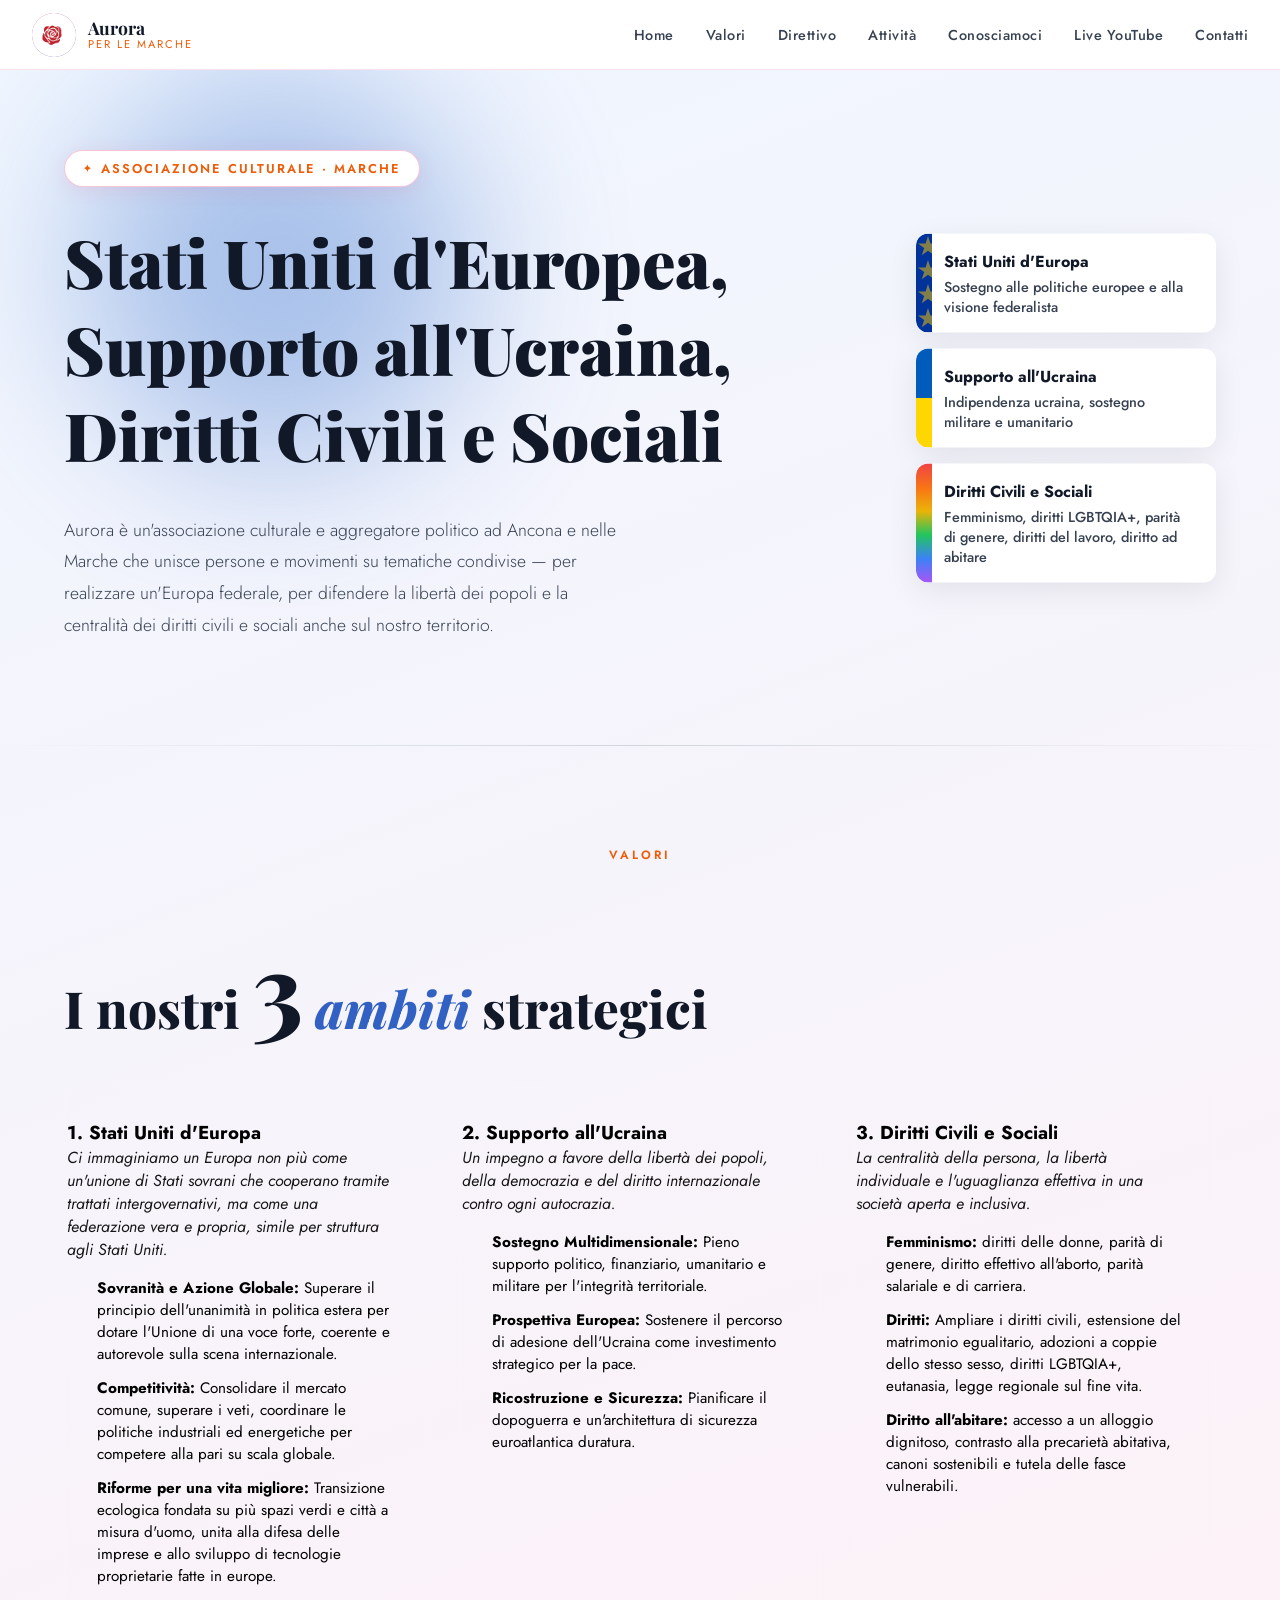
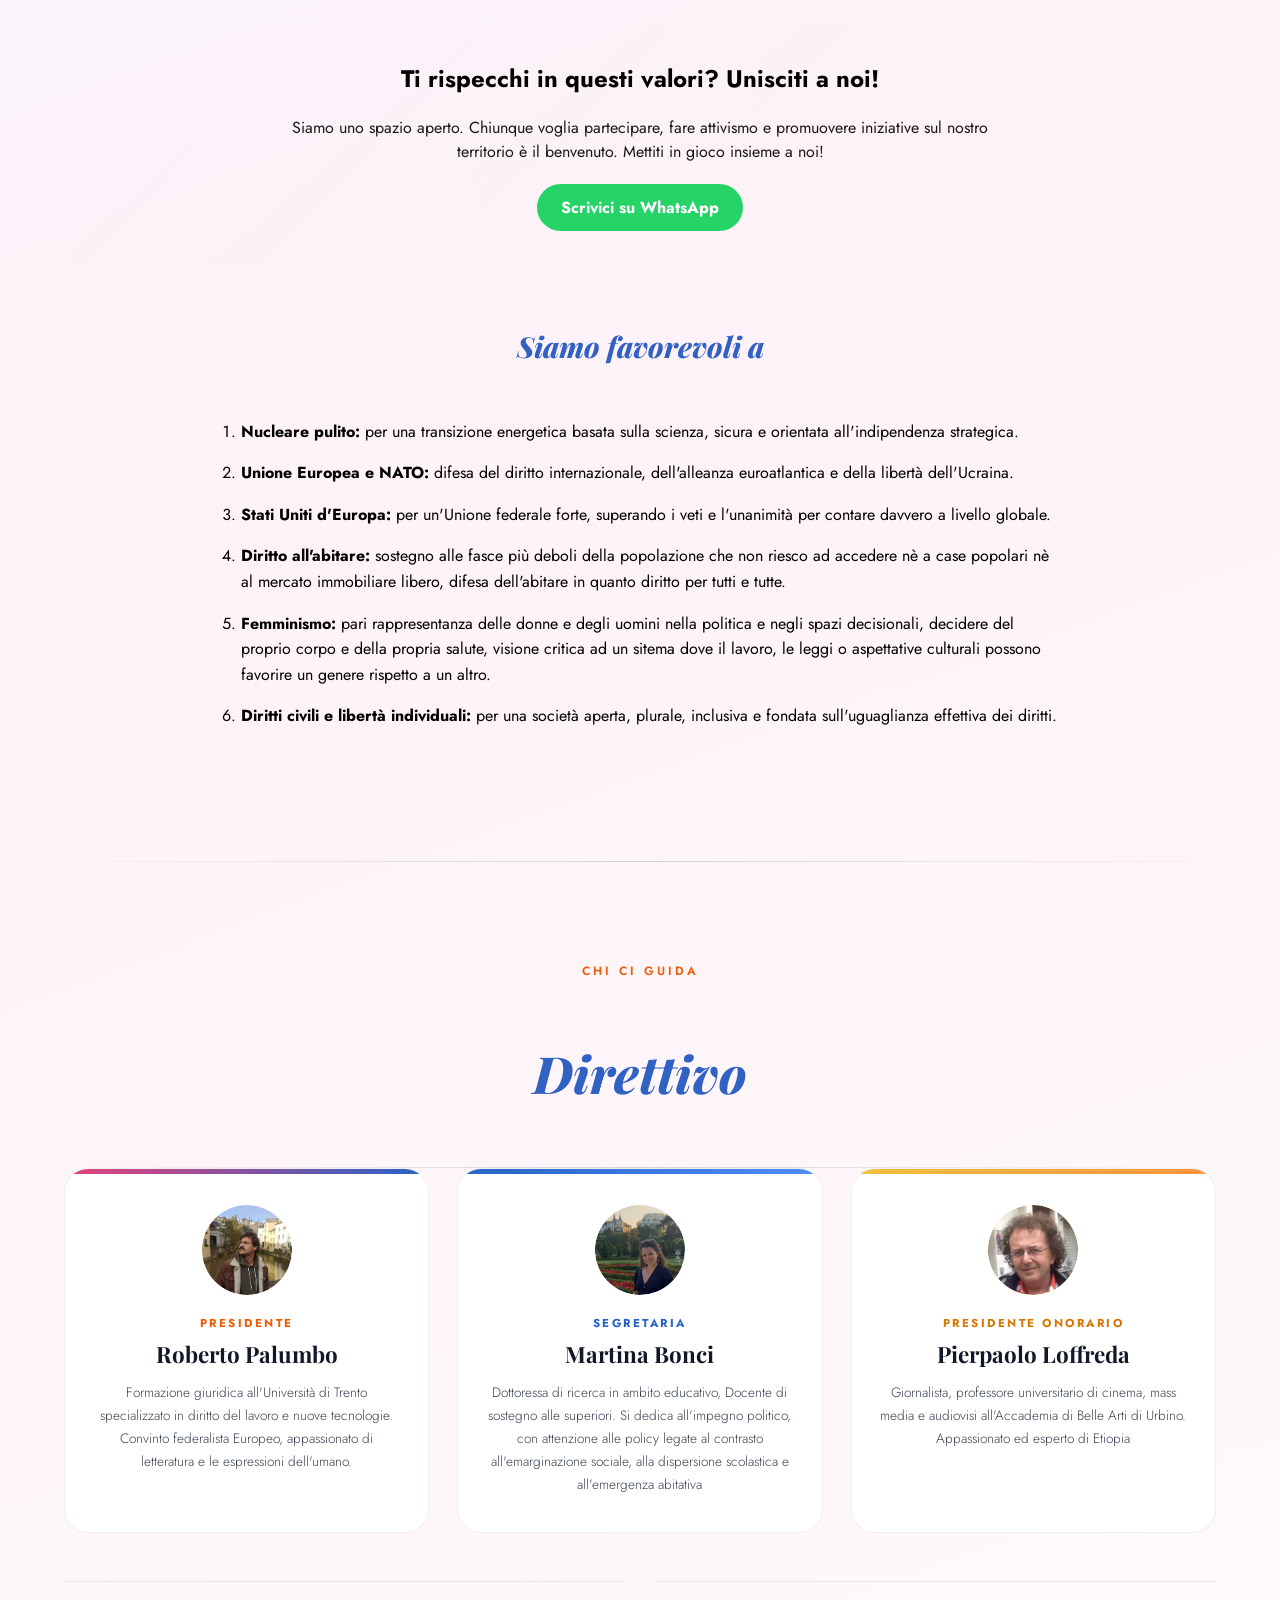
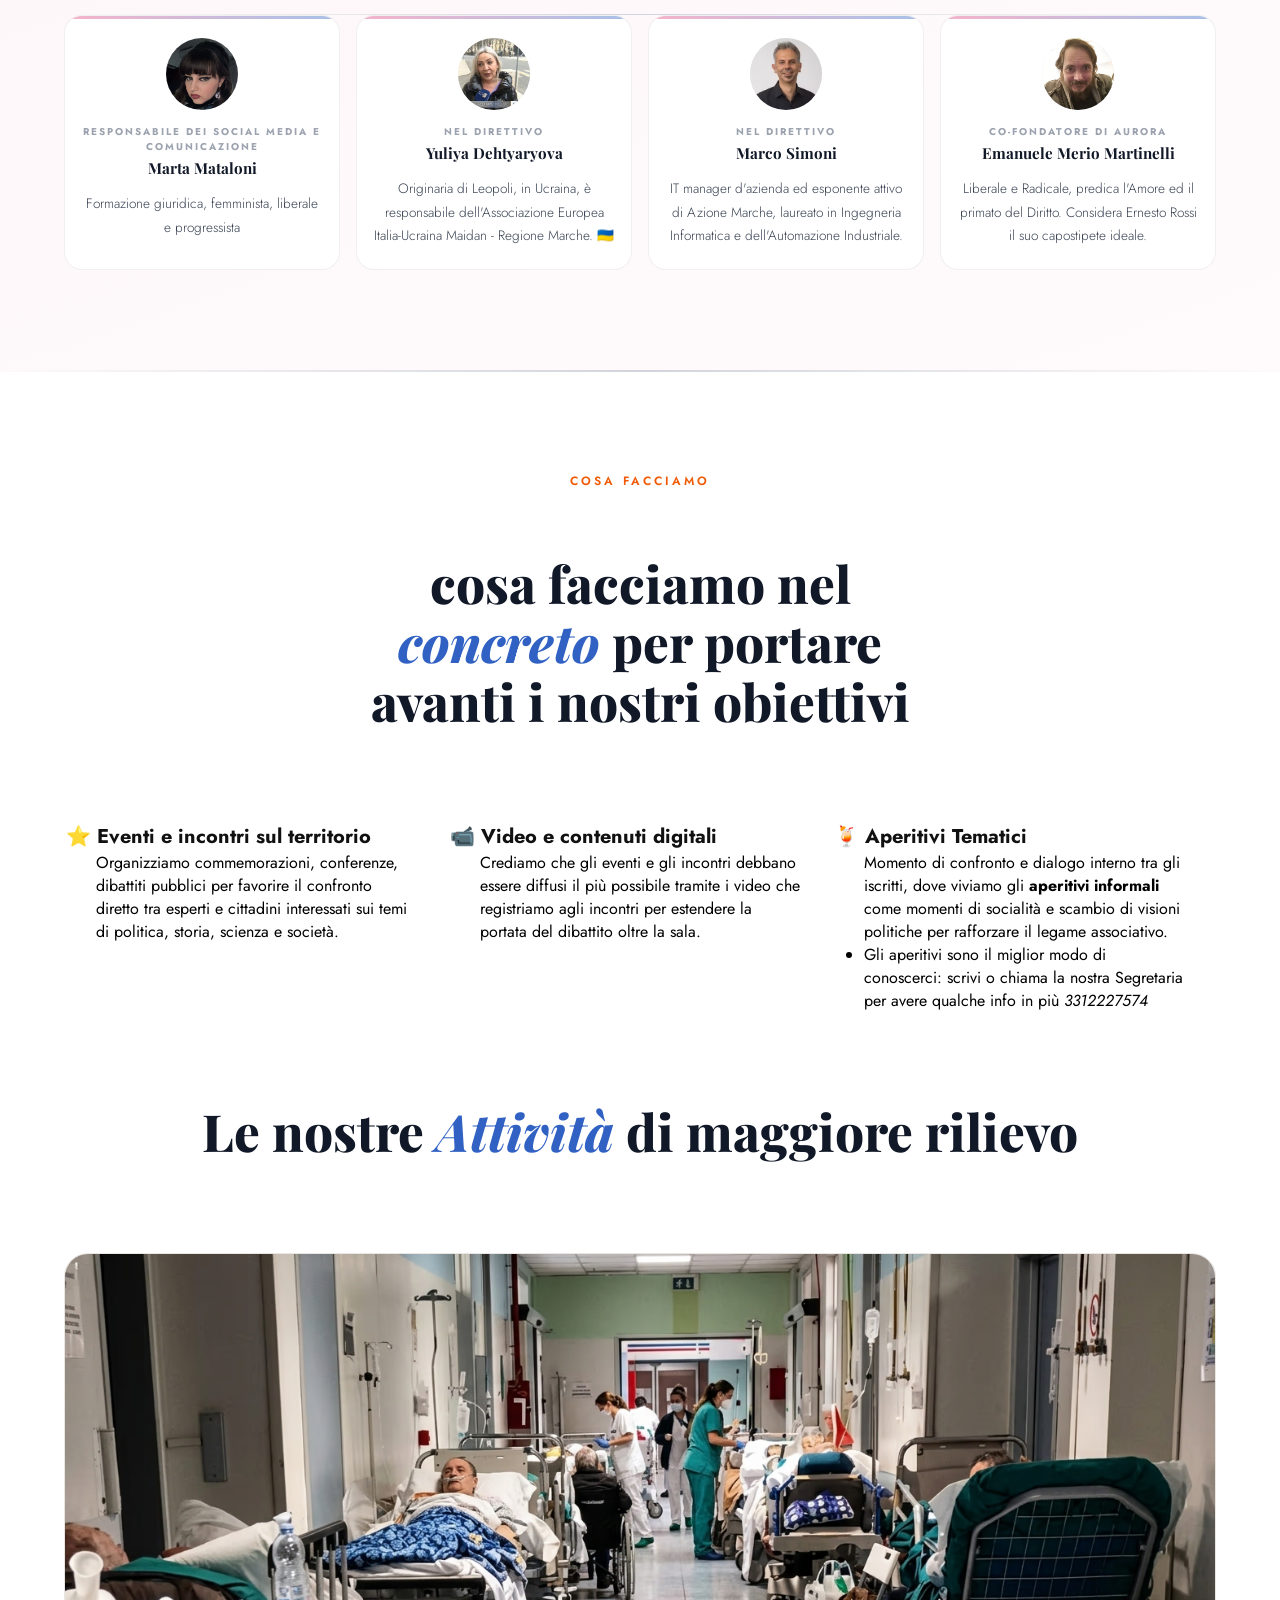
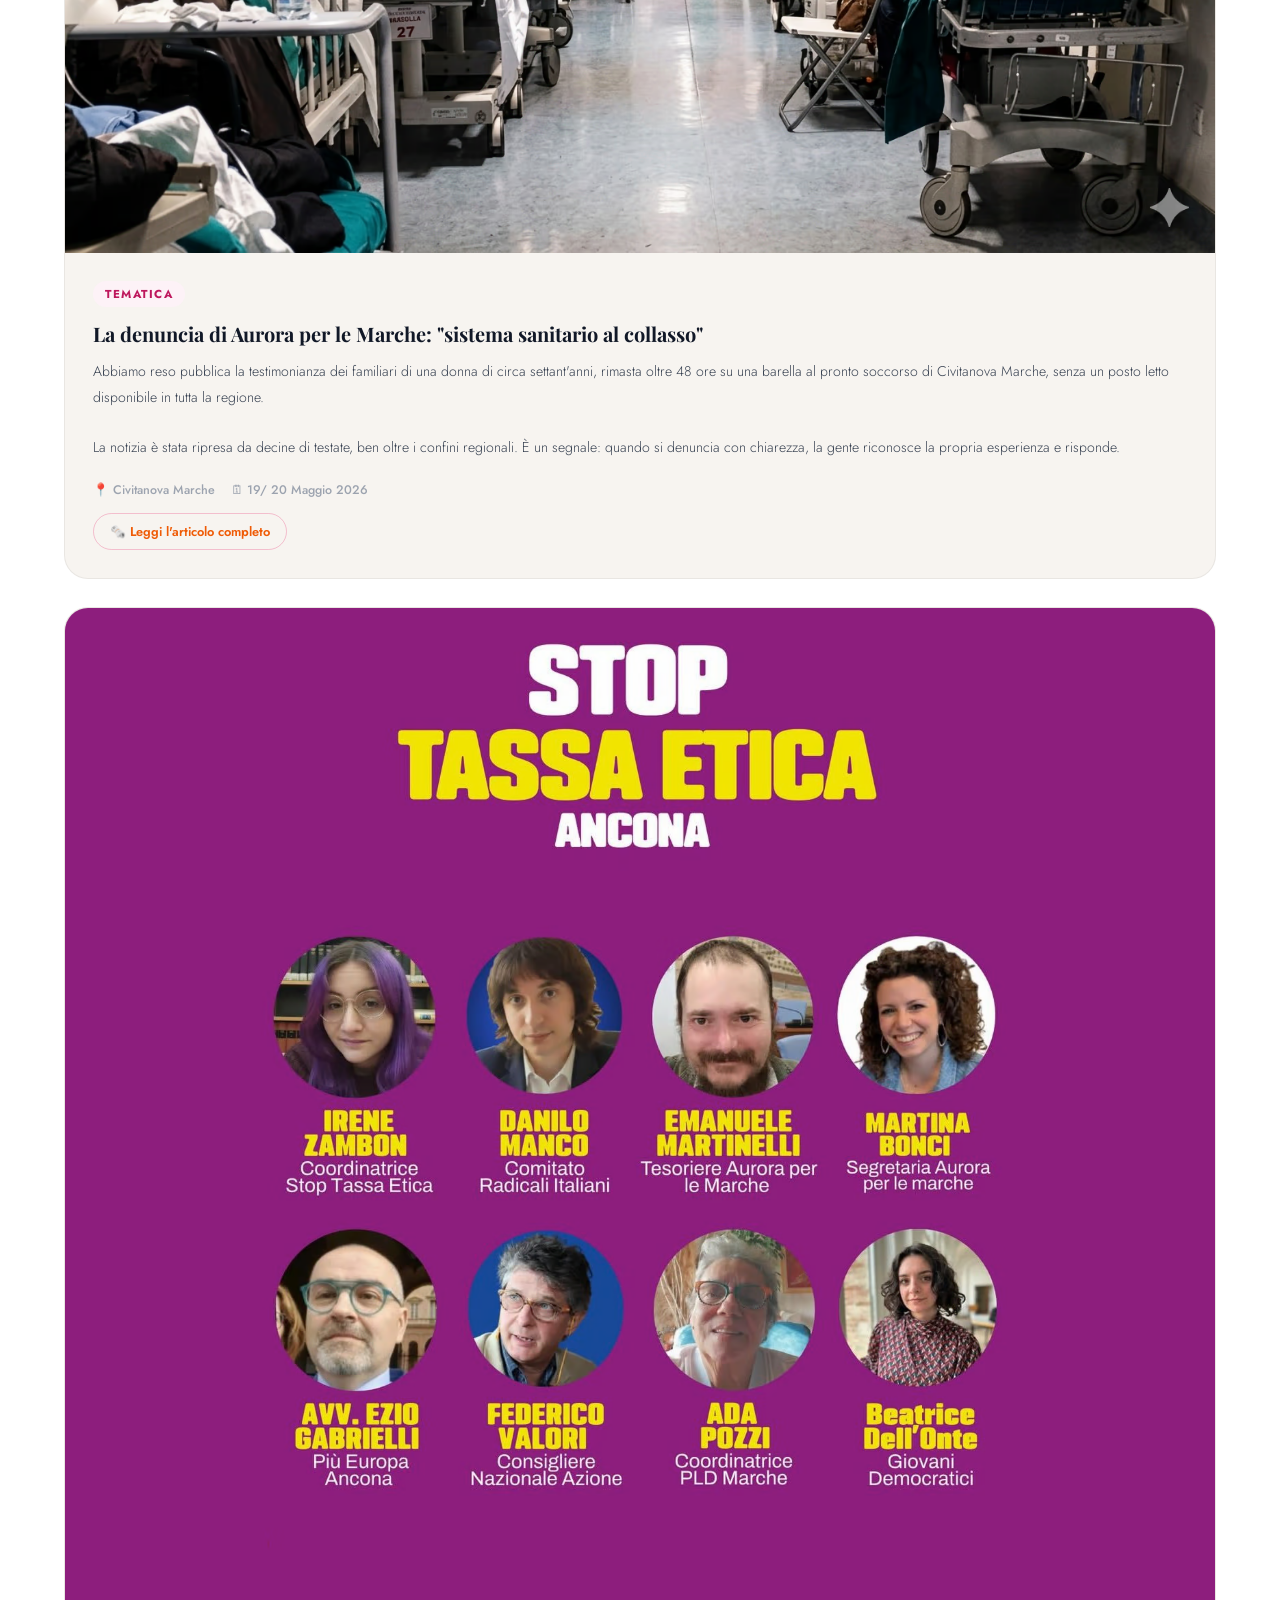
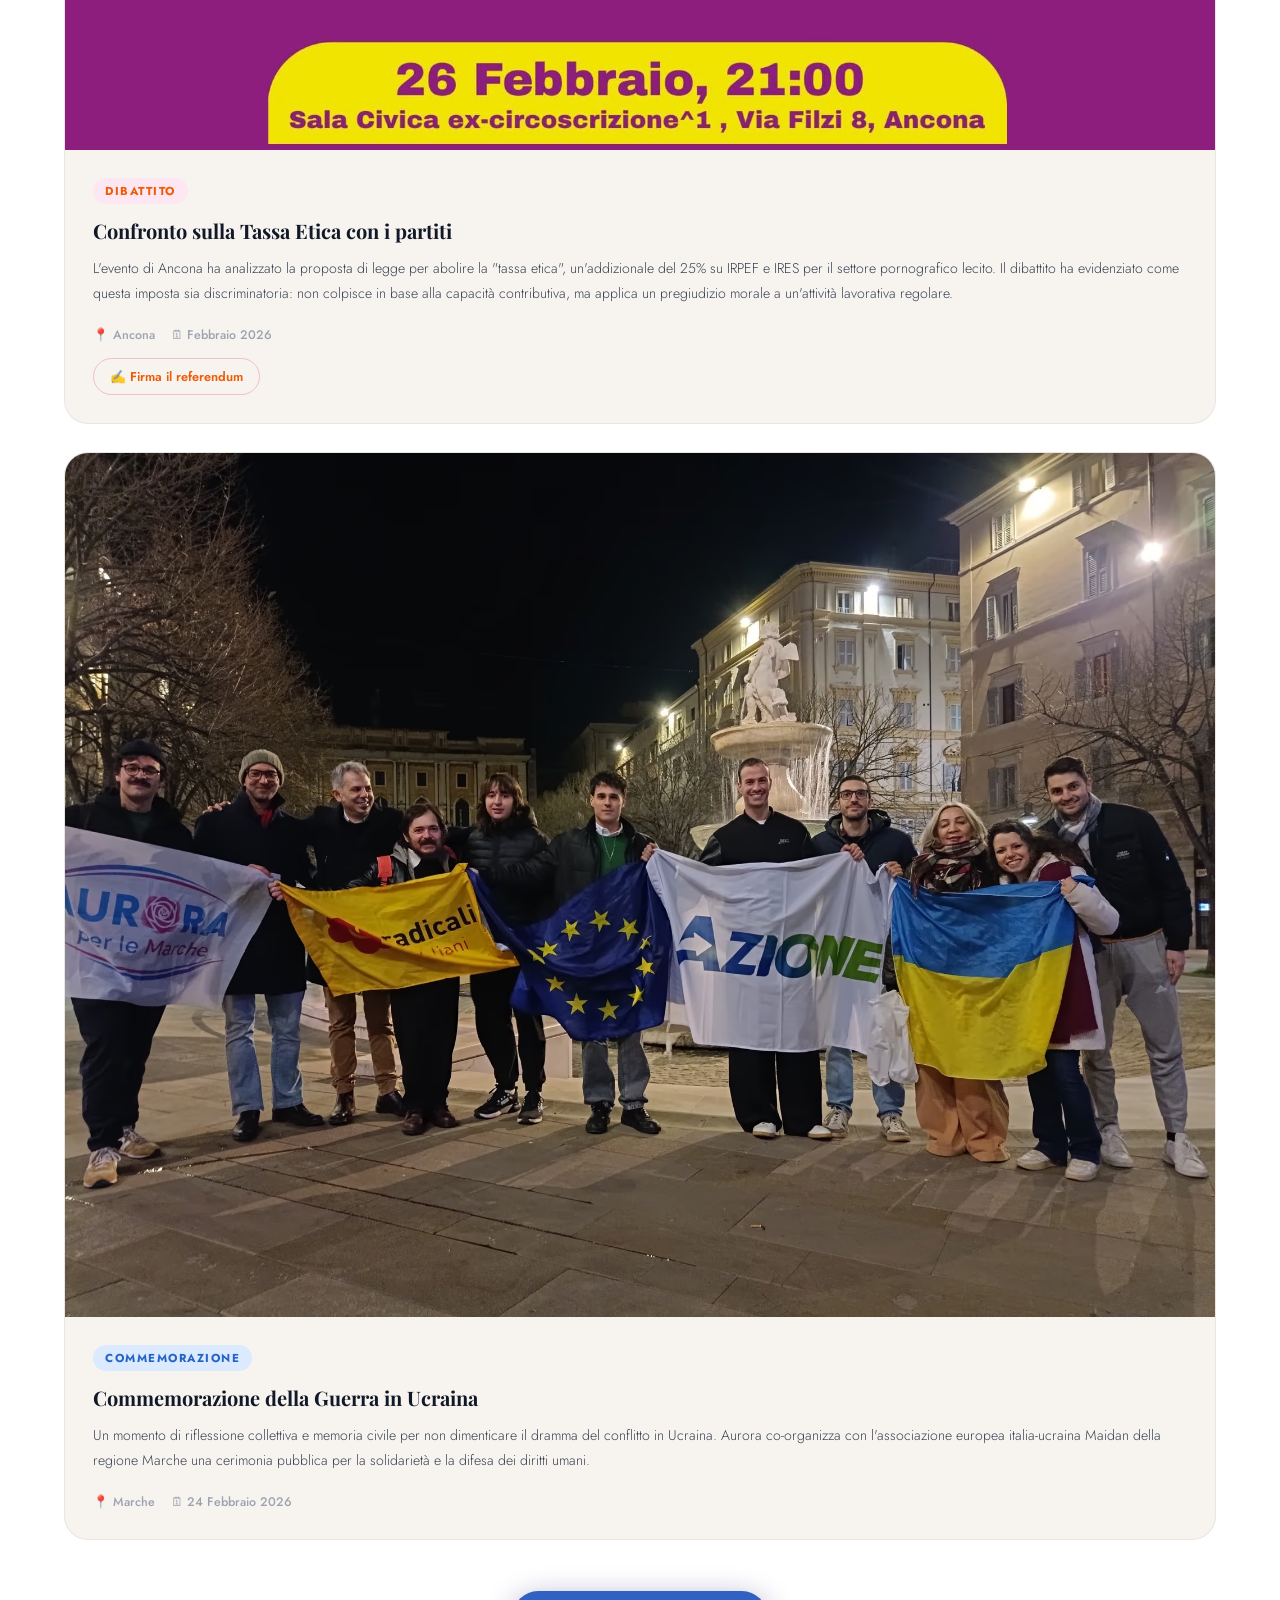
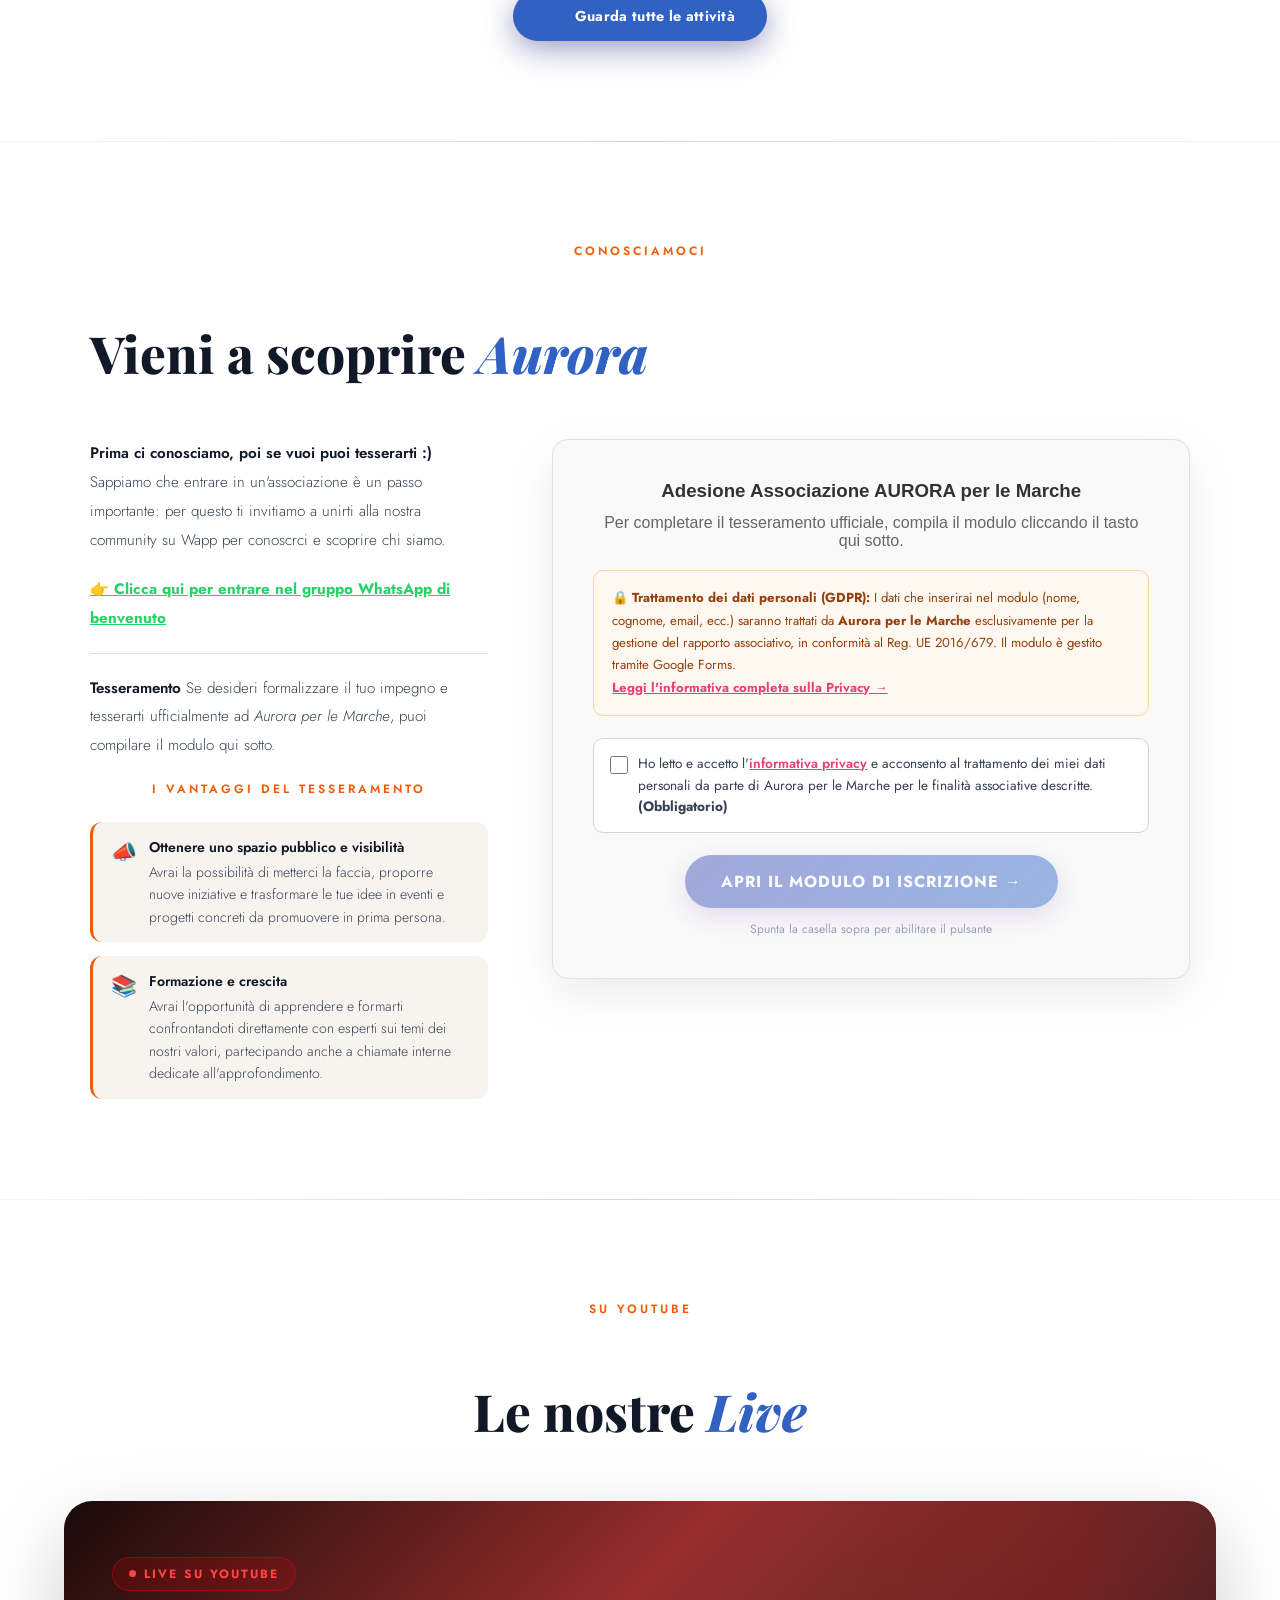
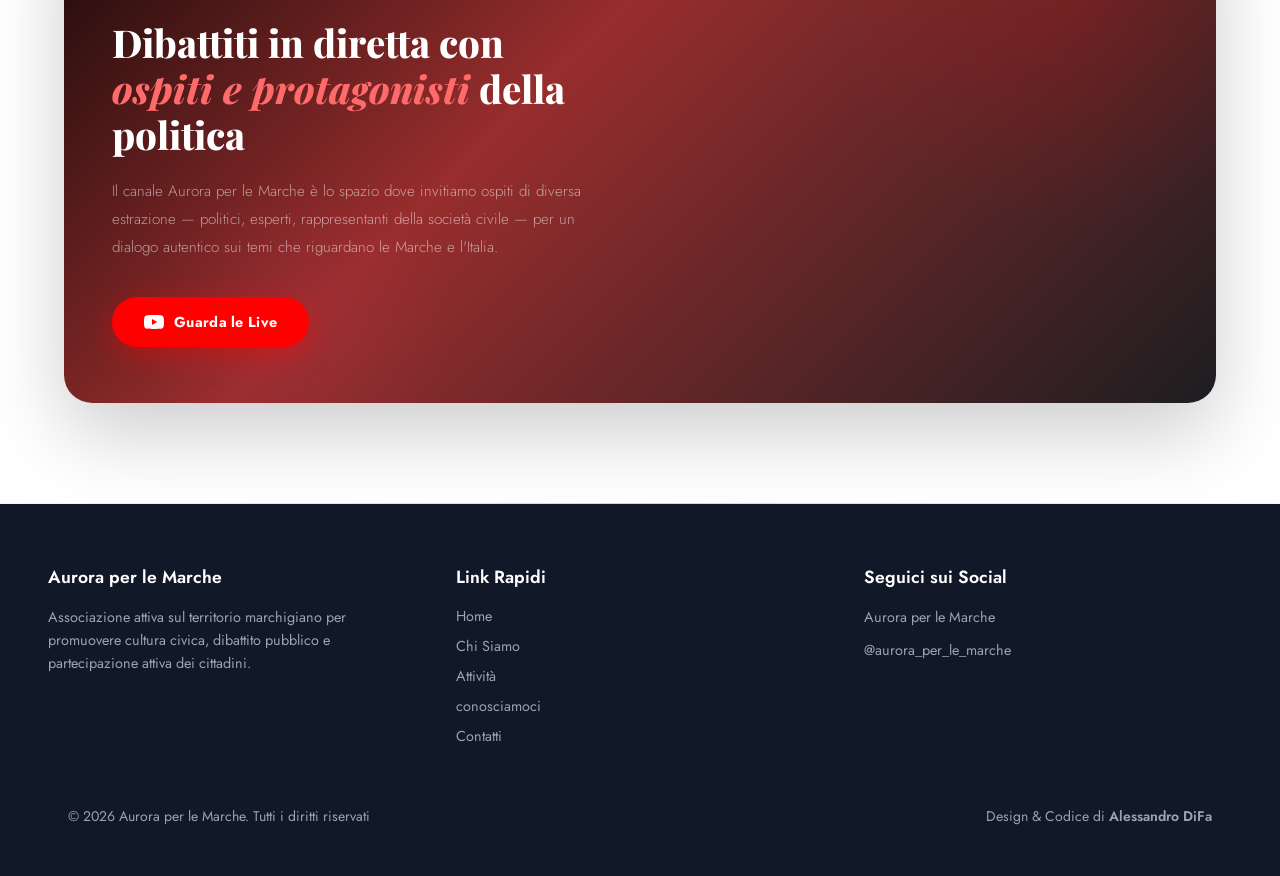
==== commit 4545ffa6: "Add files via upload" ====
--- a/index.html
+++ b/index.html
@@ -116,7 +116,7 @@
 
   <div class="hero-values" aria-label="Valori fondanti">
     <div class="value-pill">
-      <strong>Stati Uniti d'Europea</strong>
+      <strong>Stati Uniti d'Europa</strong>
       Sostegno alle politiche europee e alla visione federalista
     </div>
     <div class="value-pill">
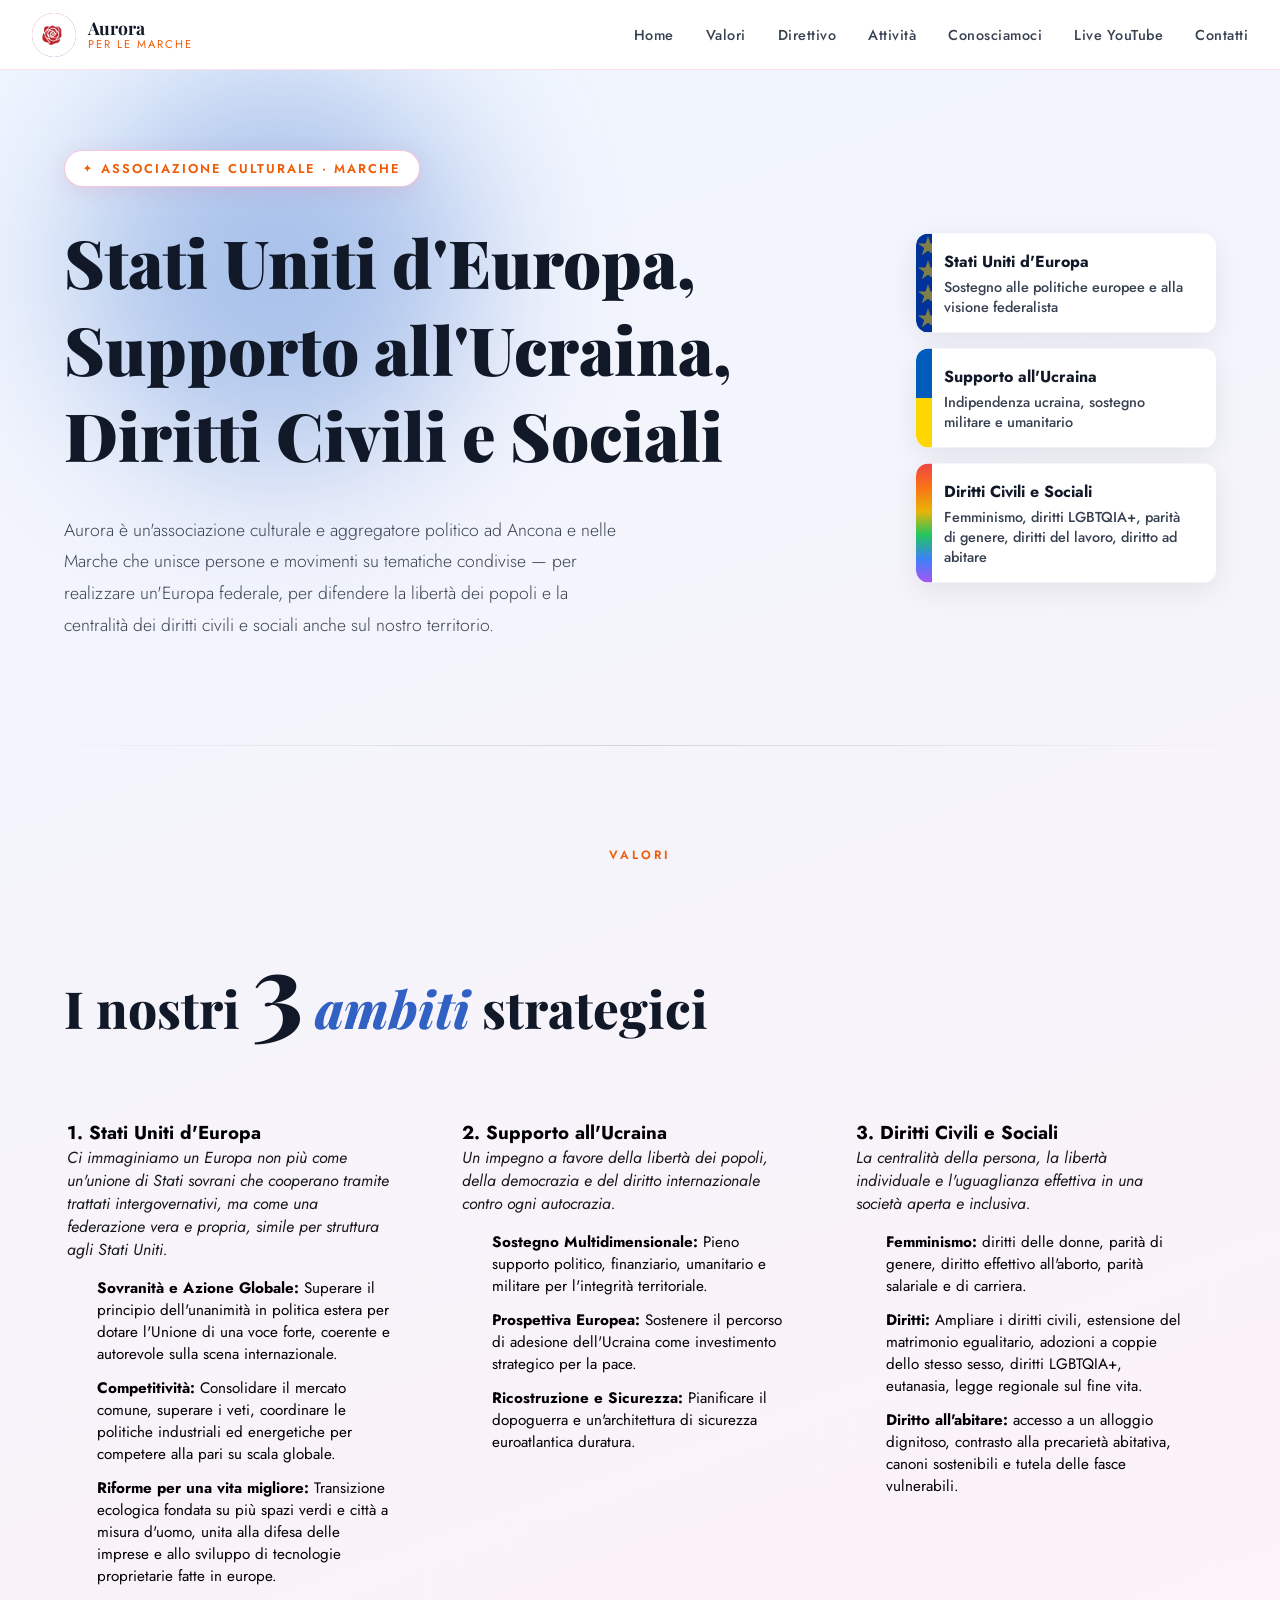
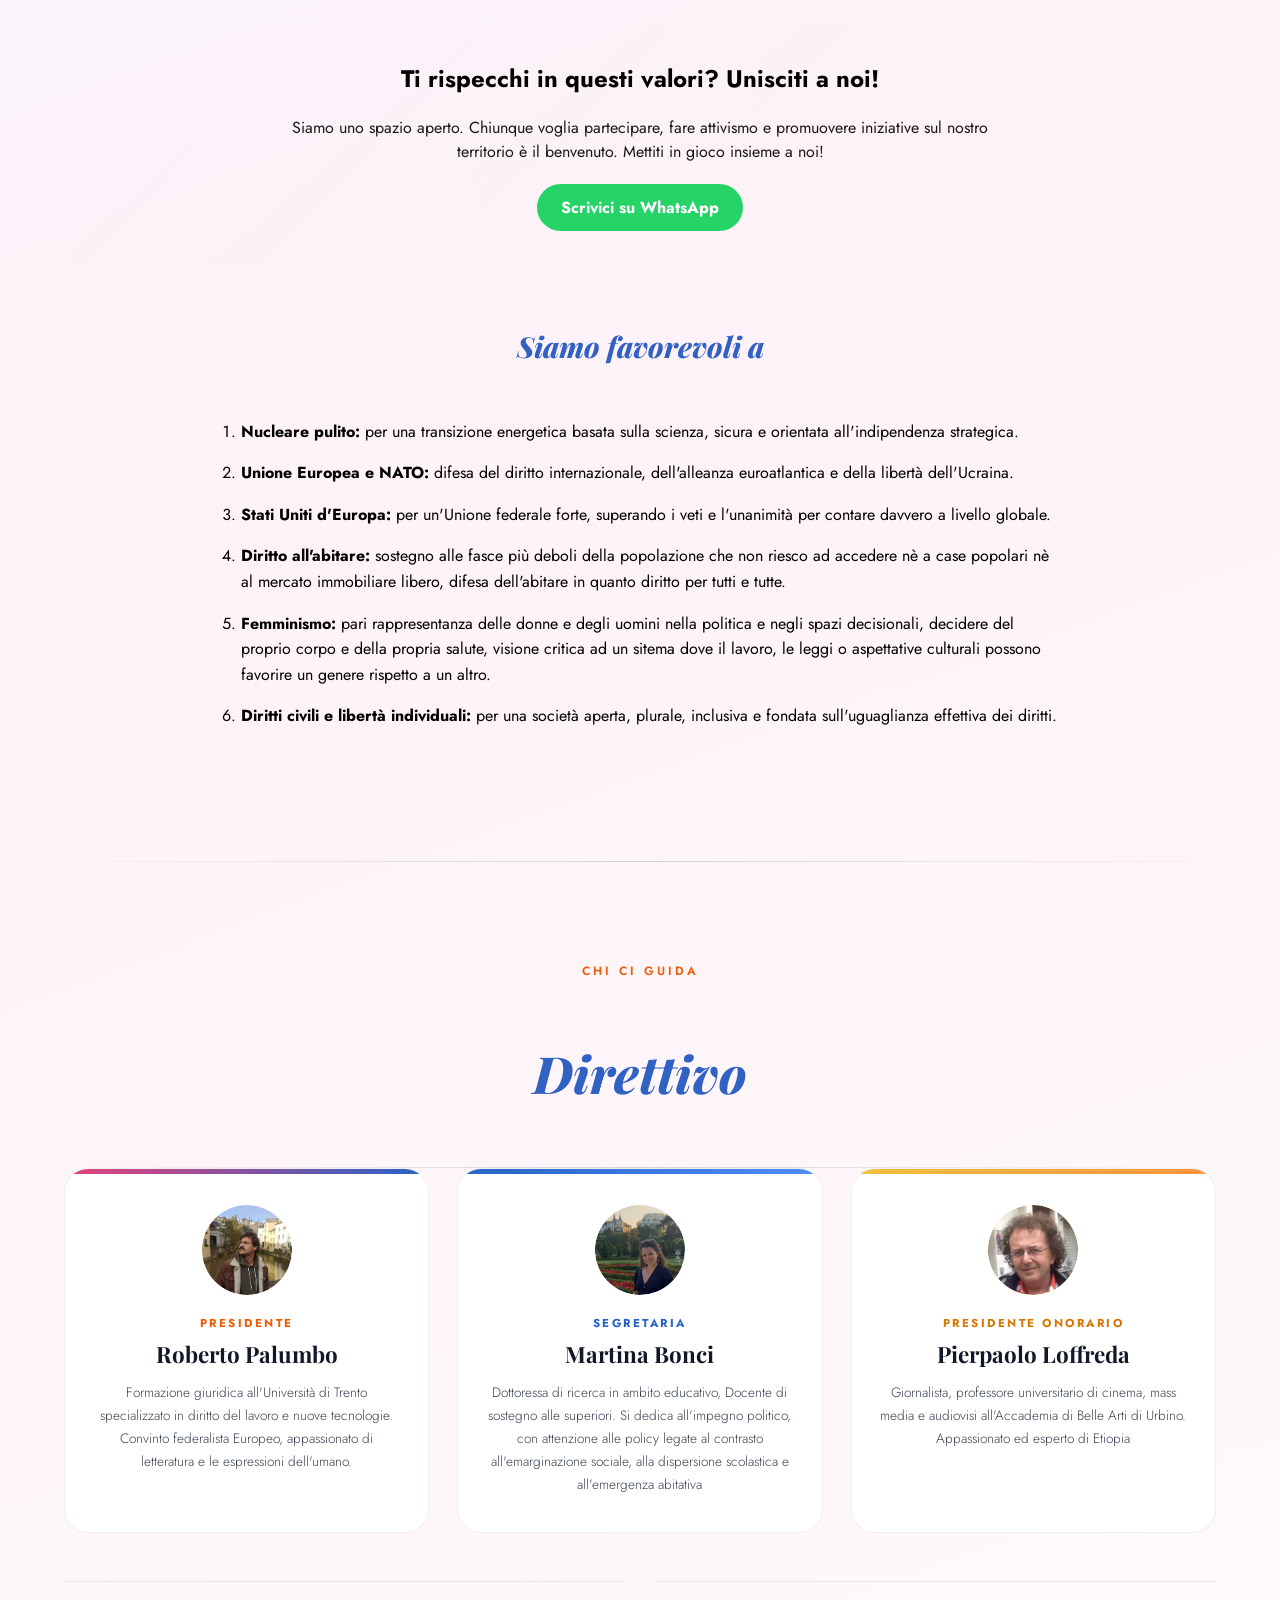
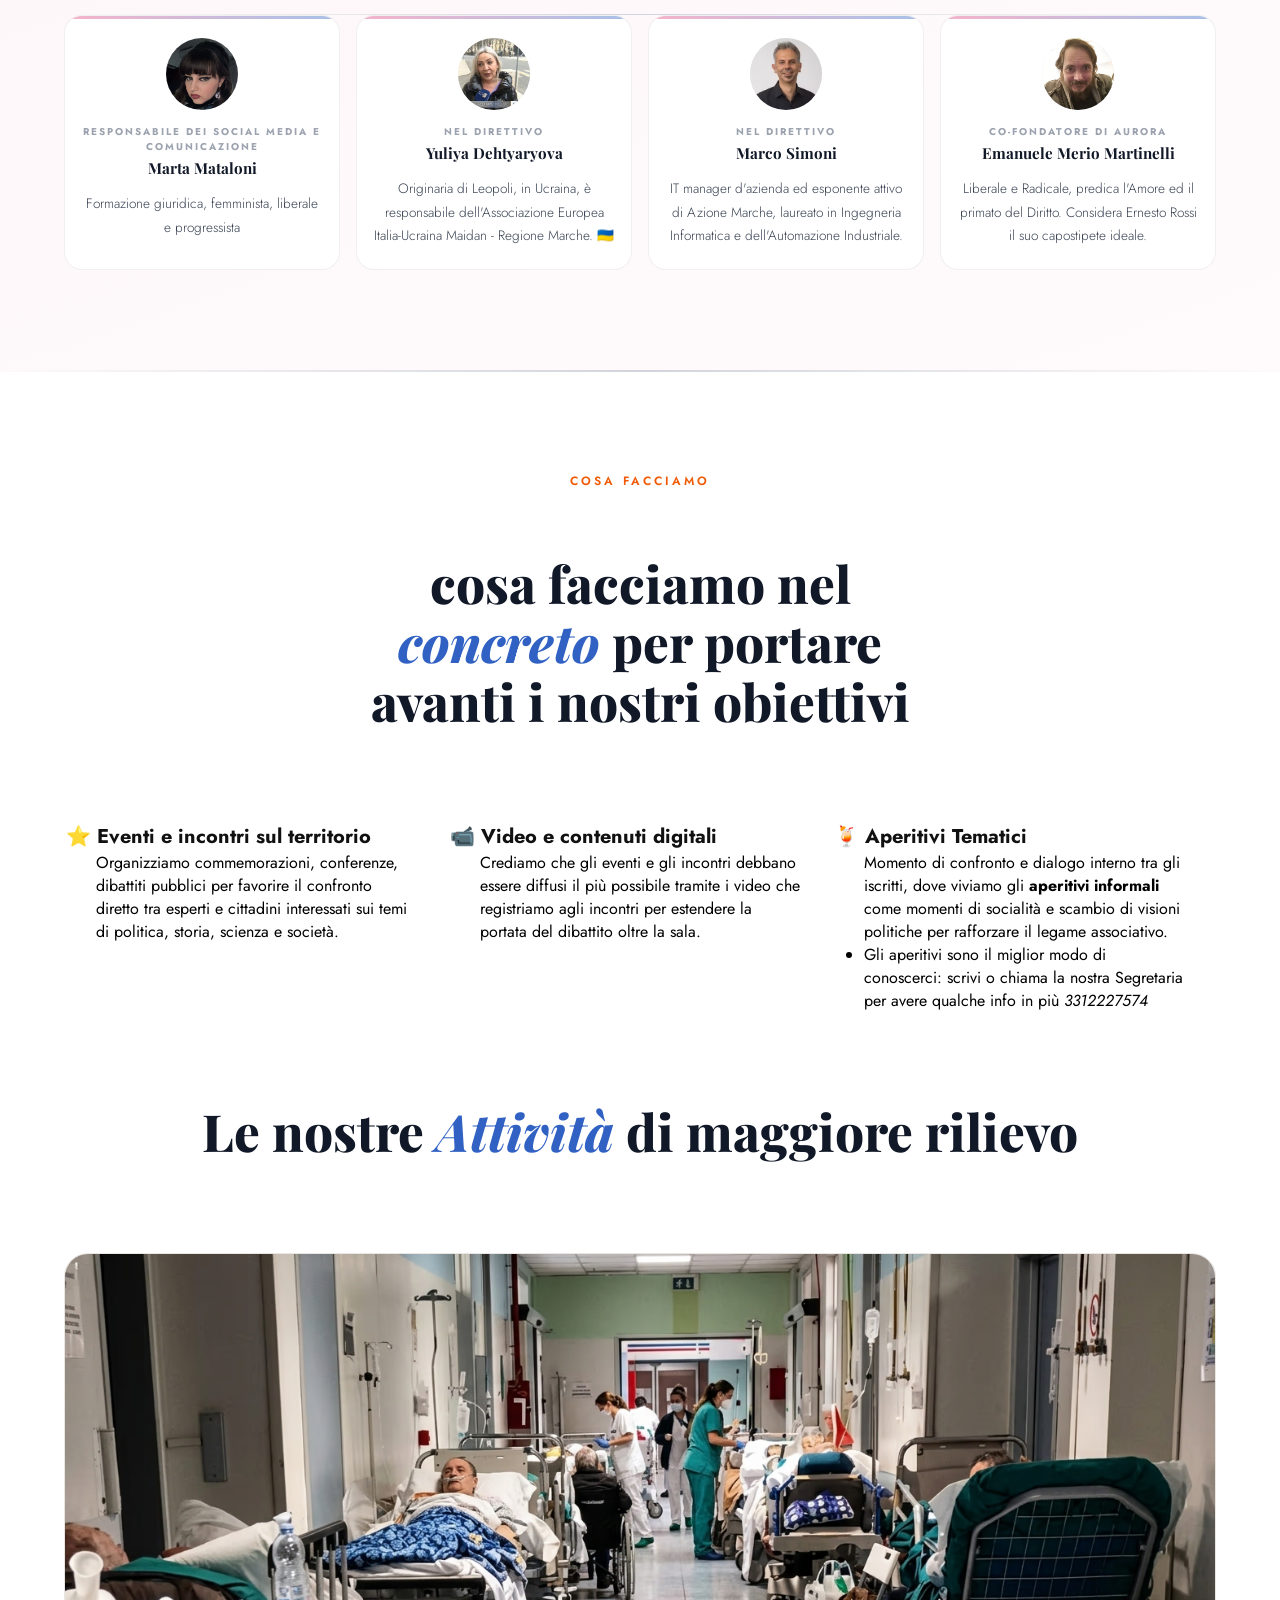
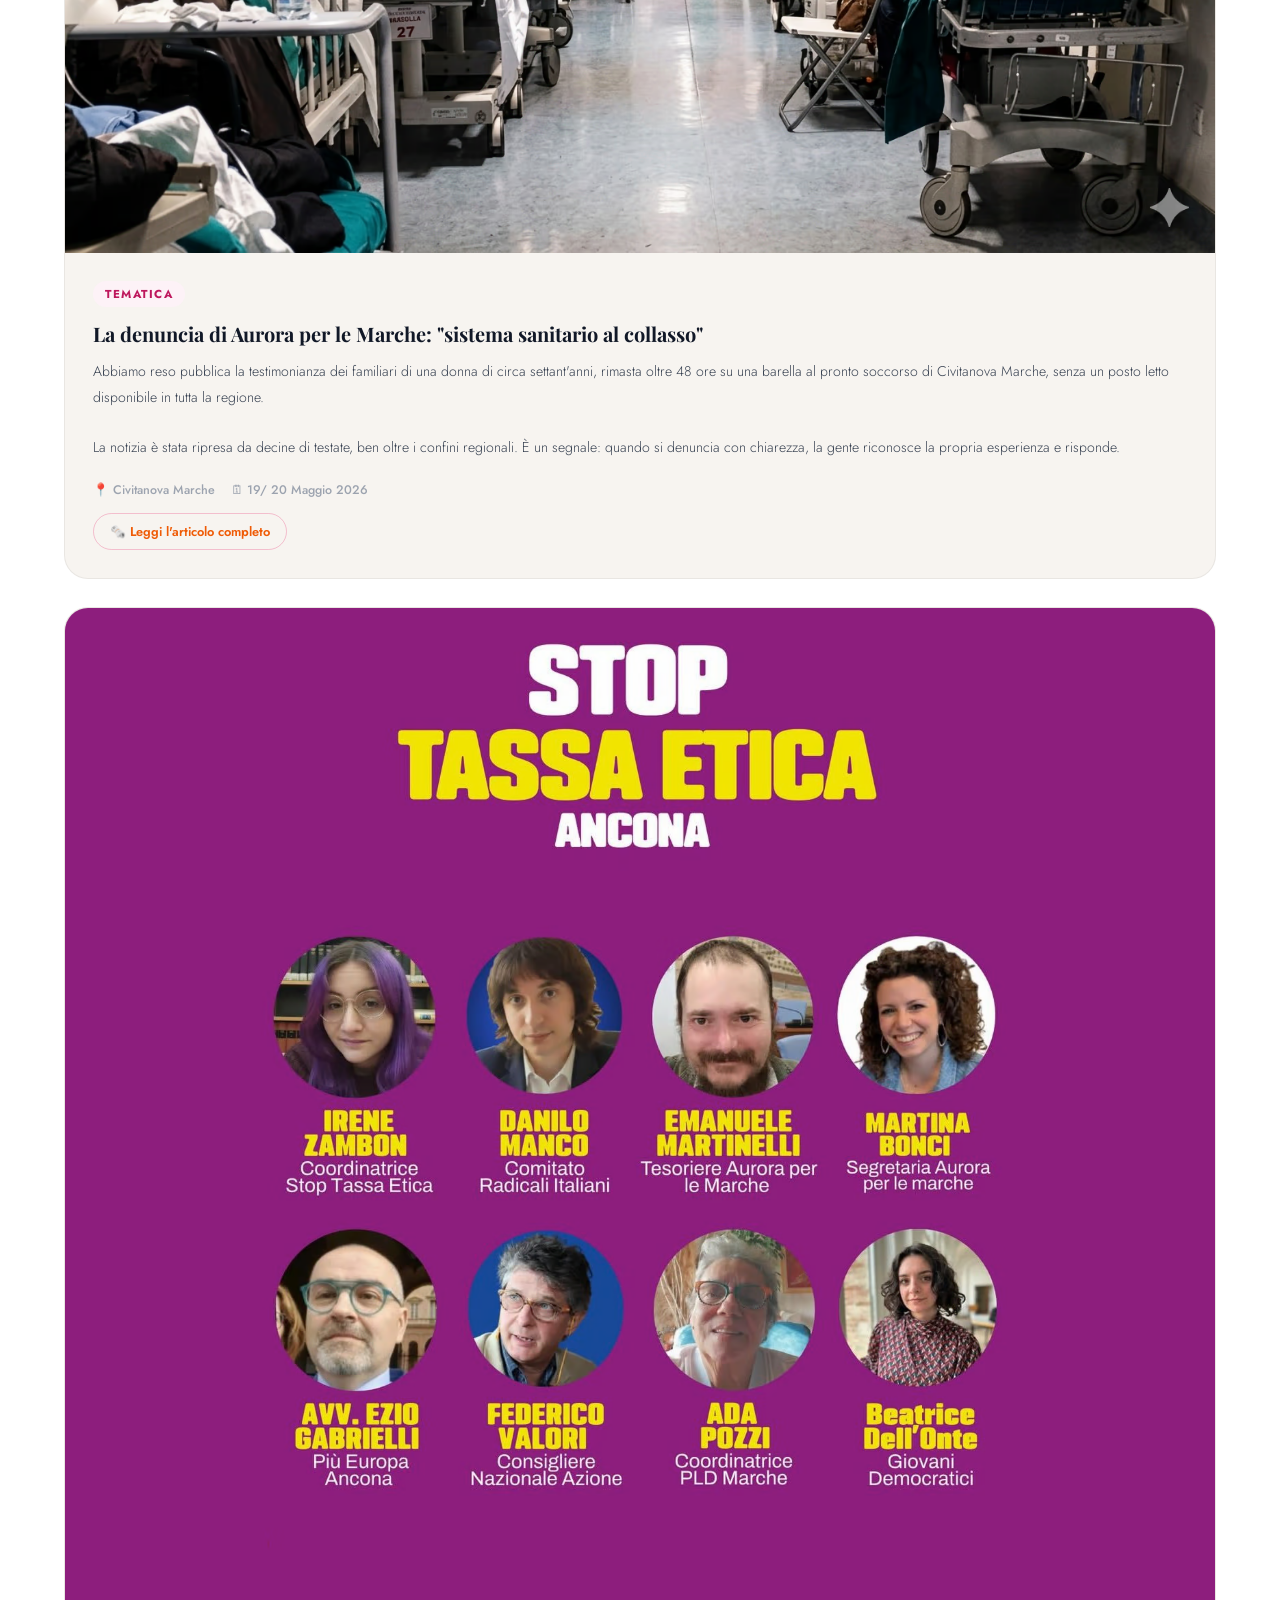
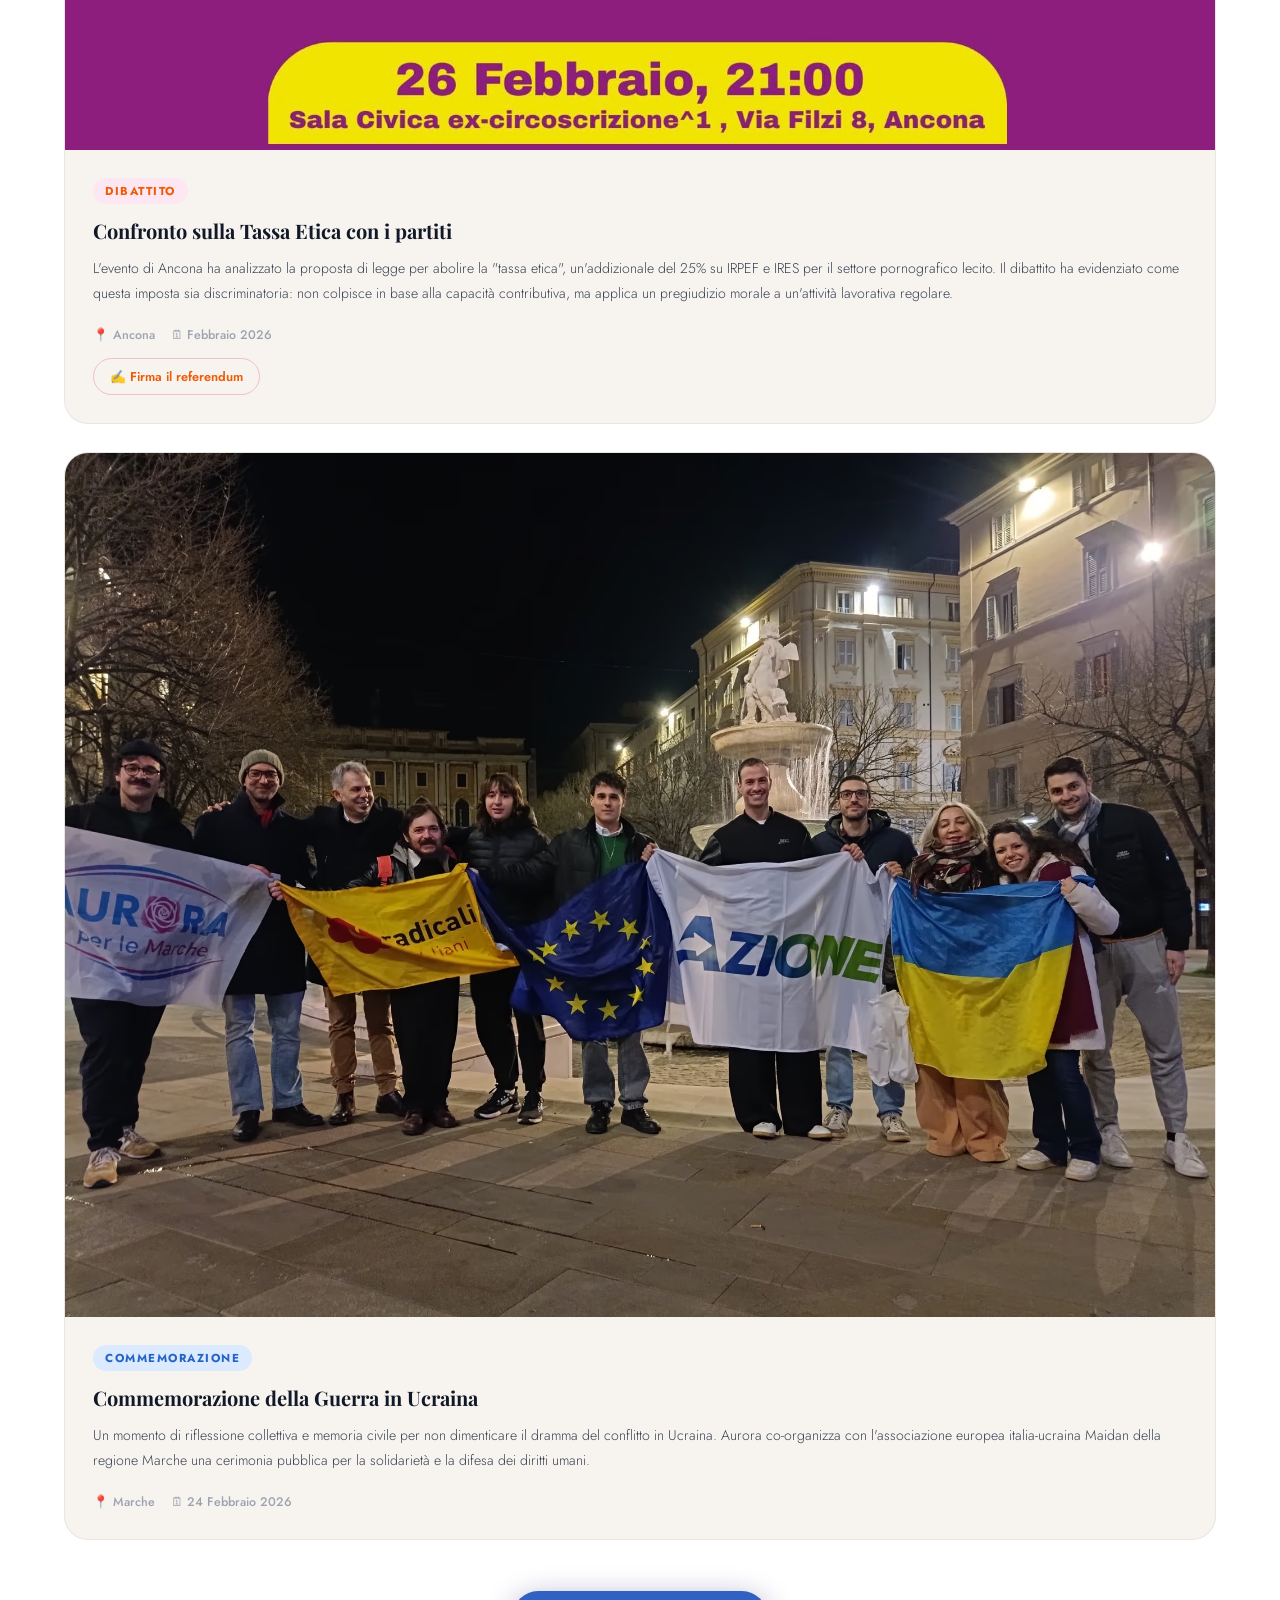
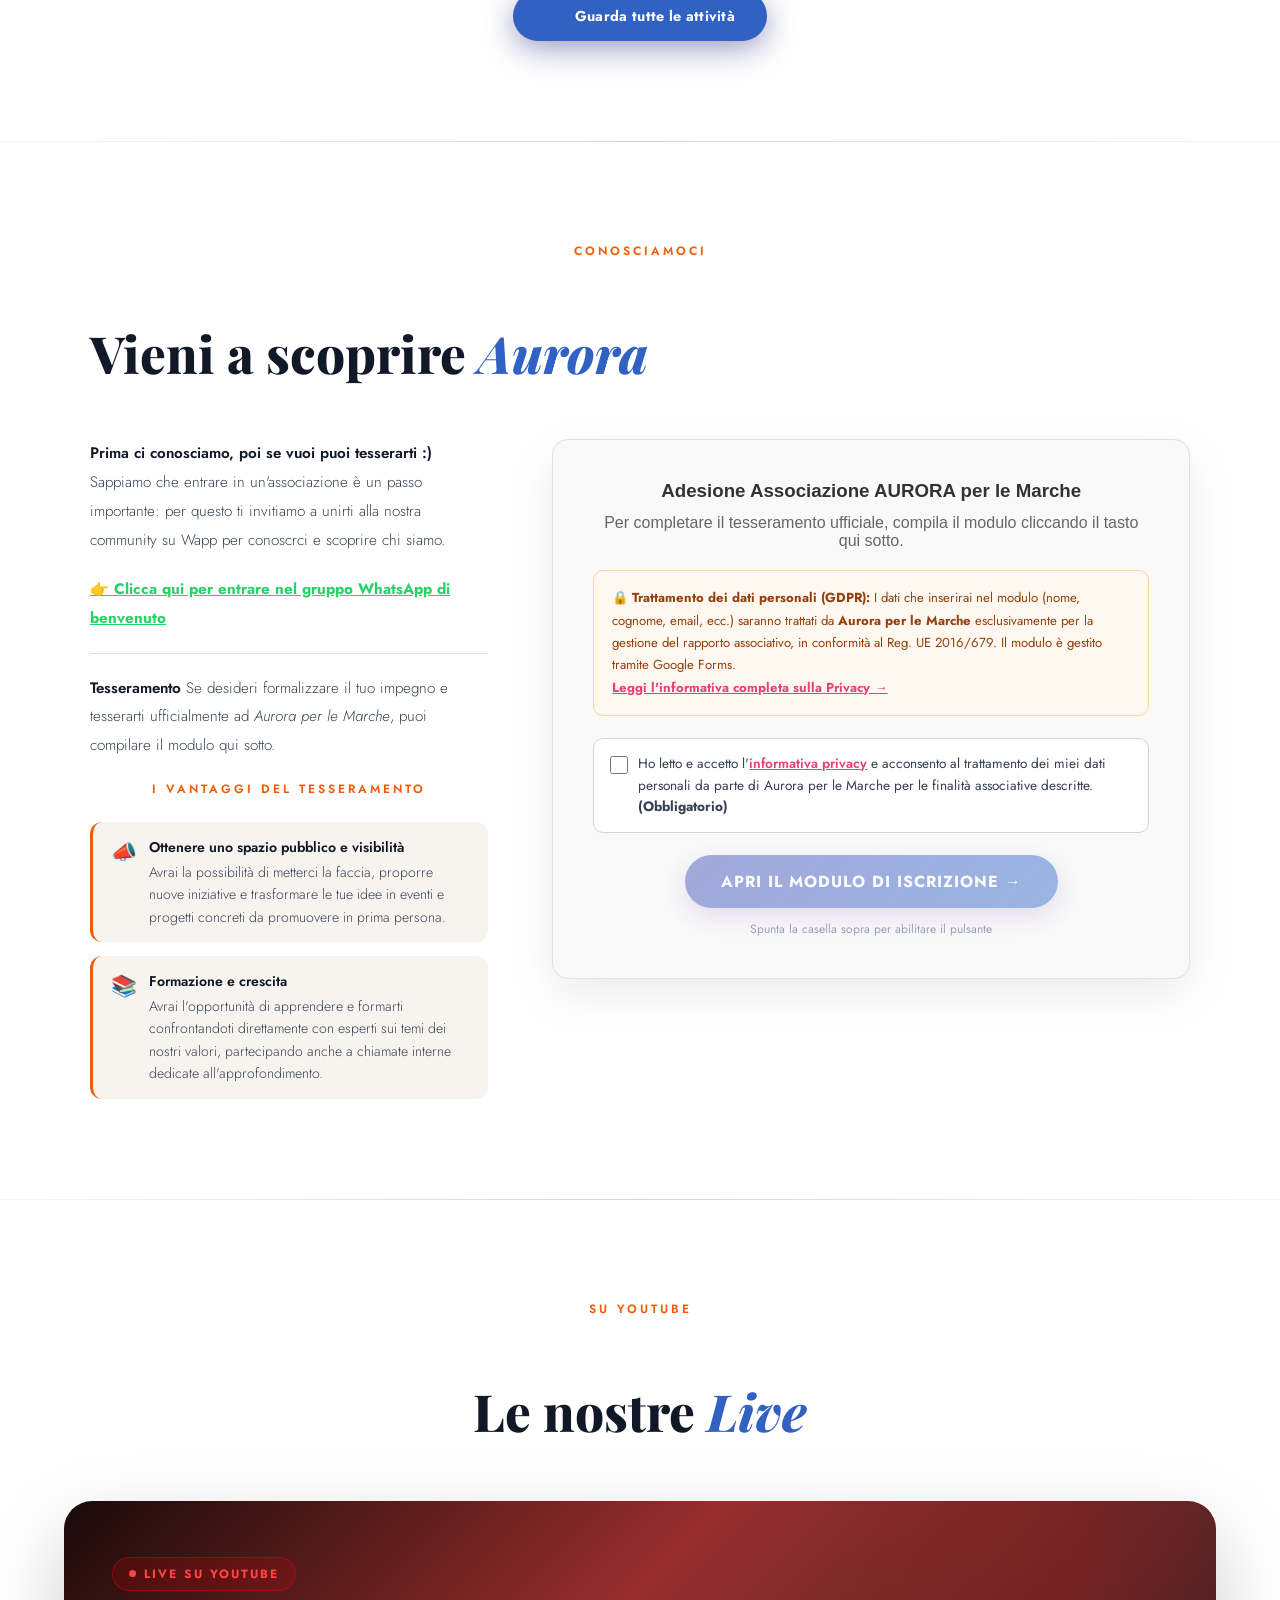
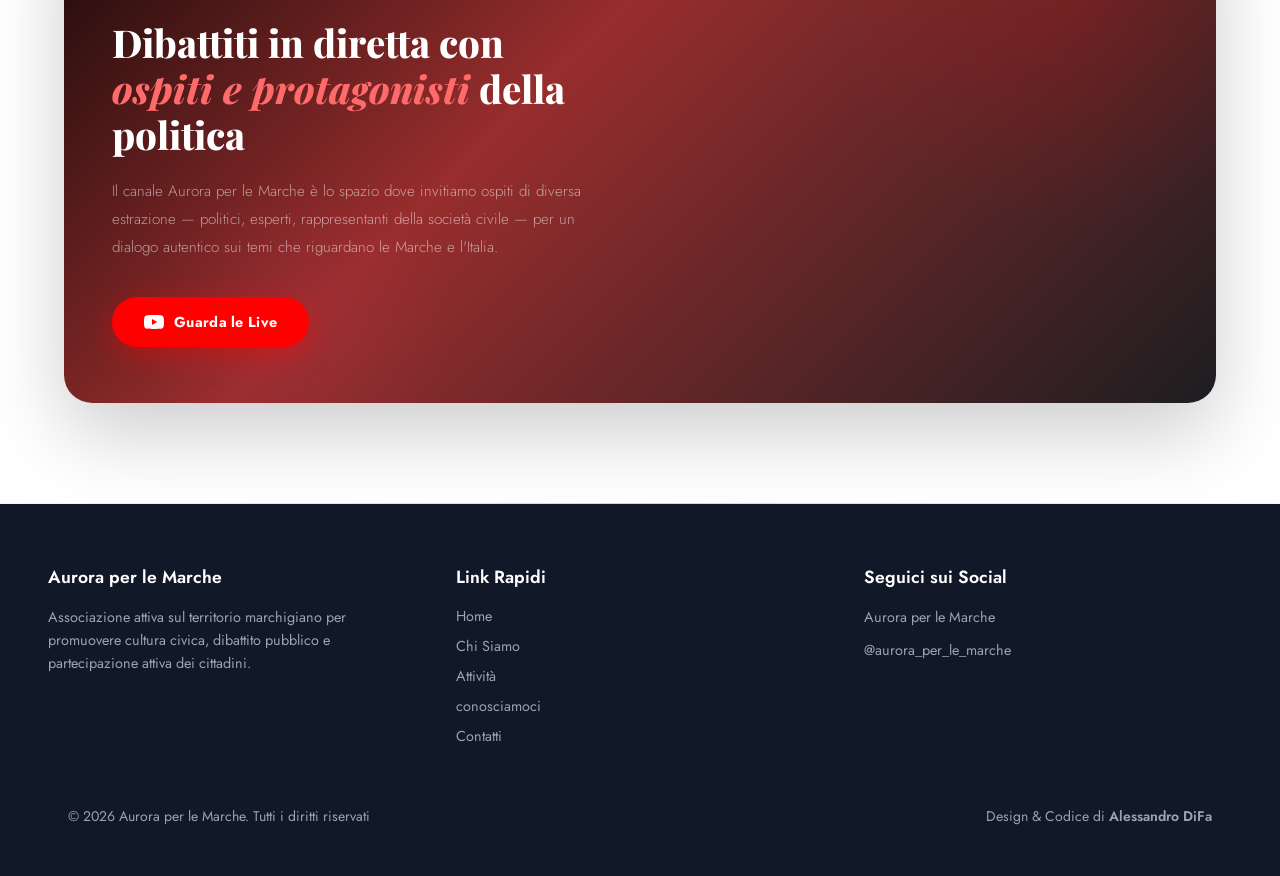
==== commit d151904c: "Add files via upload" ====
--- a/index.html
+++ b/index.html
@@ -108,7 +108,7 @@
 
   <div class="hero-content">
     <div class="hero-tag" aria-hidden="true">Associazione Culturale · Marche</div>
-    <h1>Stati Uniti d'Europea,<br>Supporto all'Ucraina,<br>Diritti Civili e Sociali</h1>
+    <h1>Stati Uniti d'Europa,<br>Supporto all'Ucraina,<br>Diritti Civili e Sociali</h1>
     <p class="hero-desc">
       Aurora è un'associazione culturale e aggregatore politico ad Ancona e nelle Marche che unisce persone e movimenti su tematiche condivise — per realizzare un'Europa federale, per difendere la libertà dei popoli e la centralità dei diritti civili e sociali anche sul nostro territorio.
     </p>
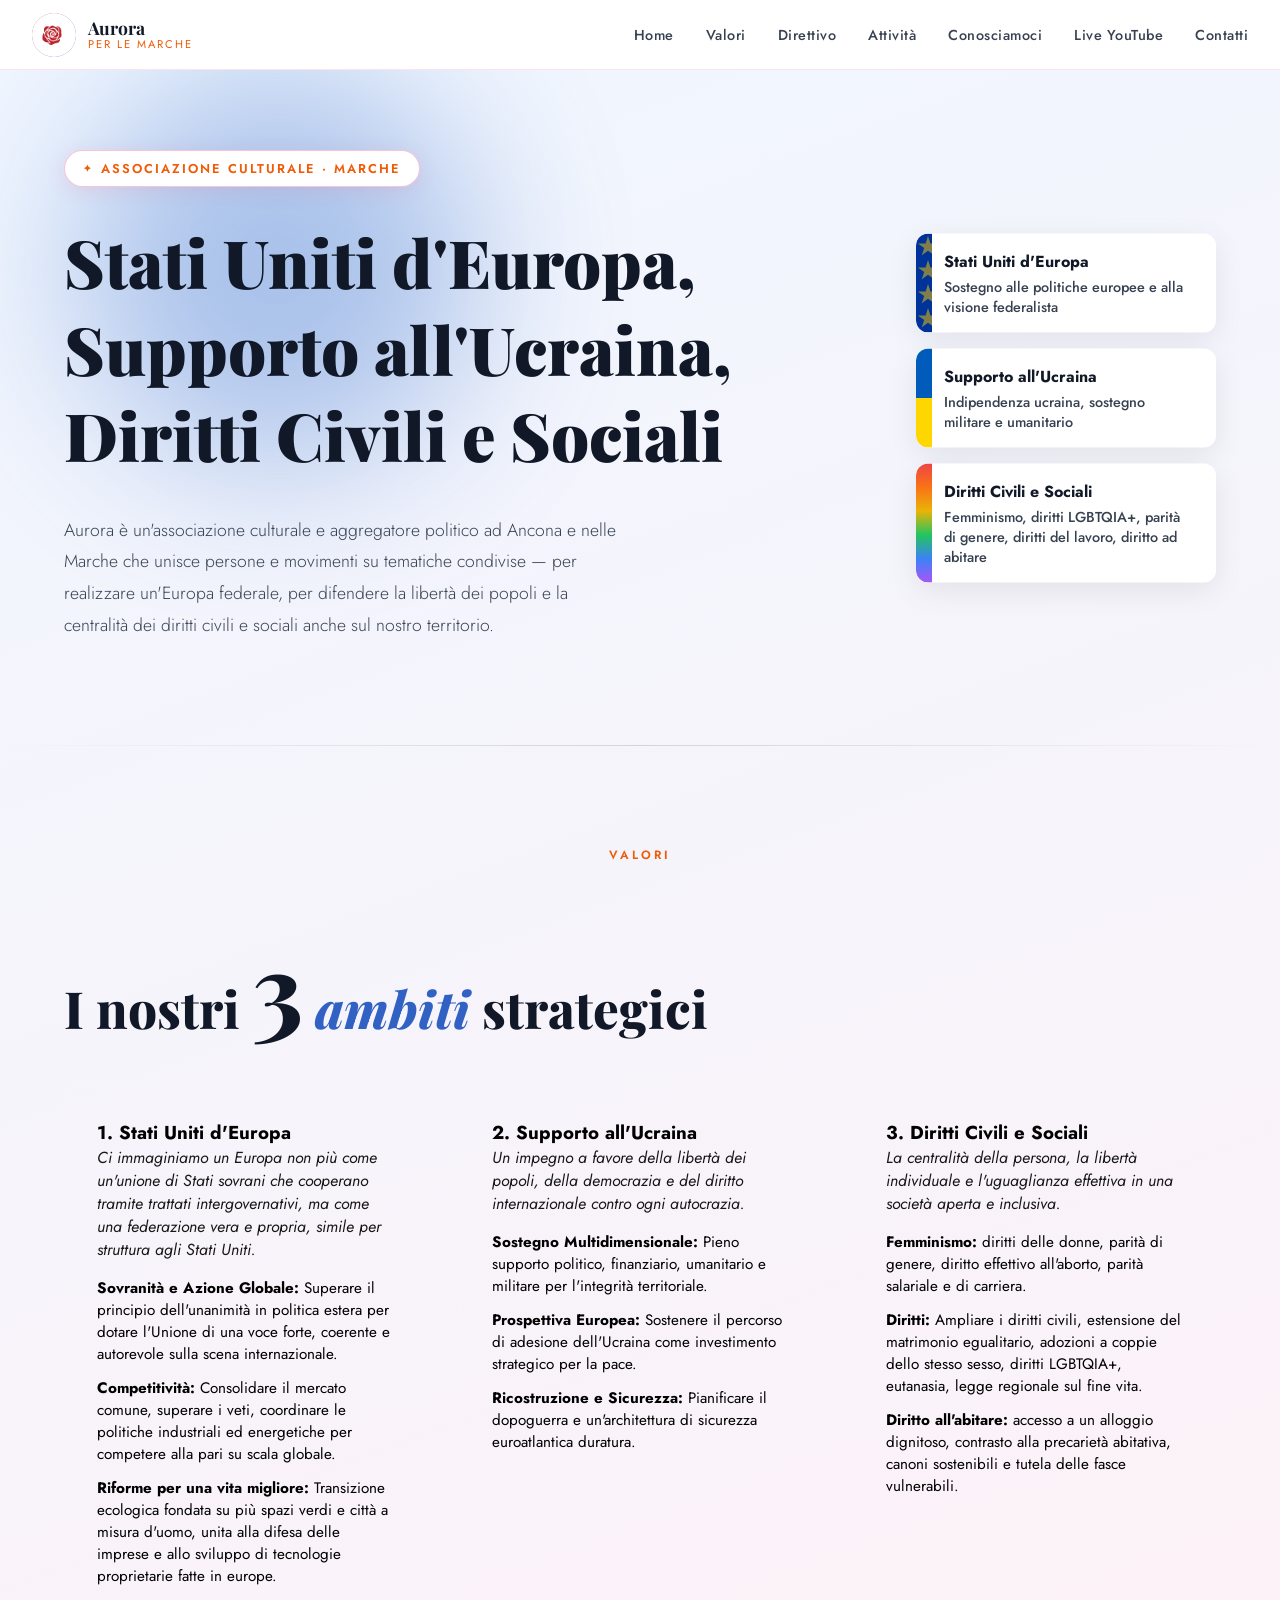
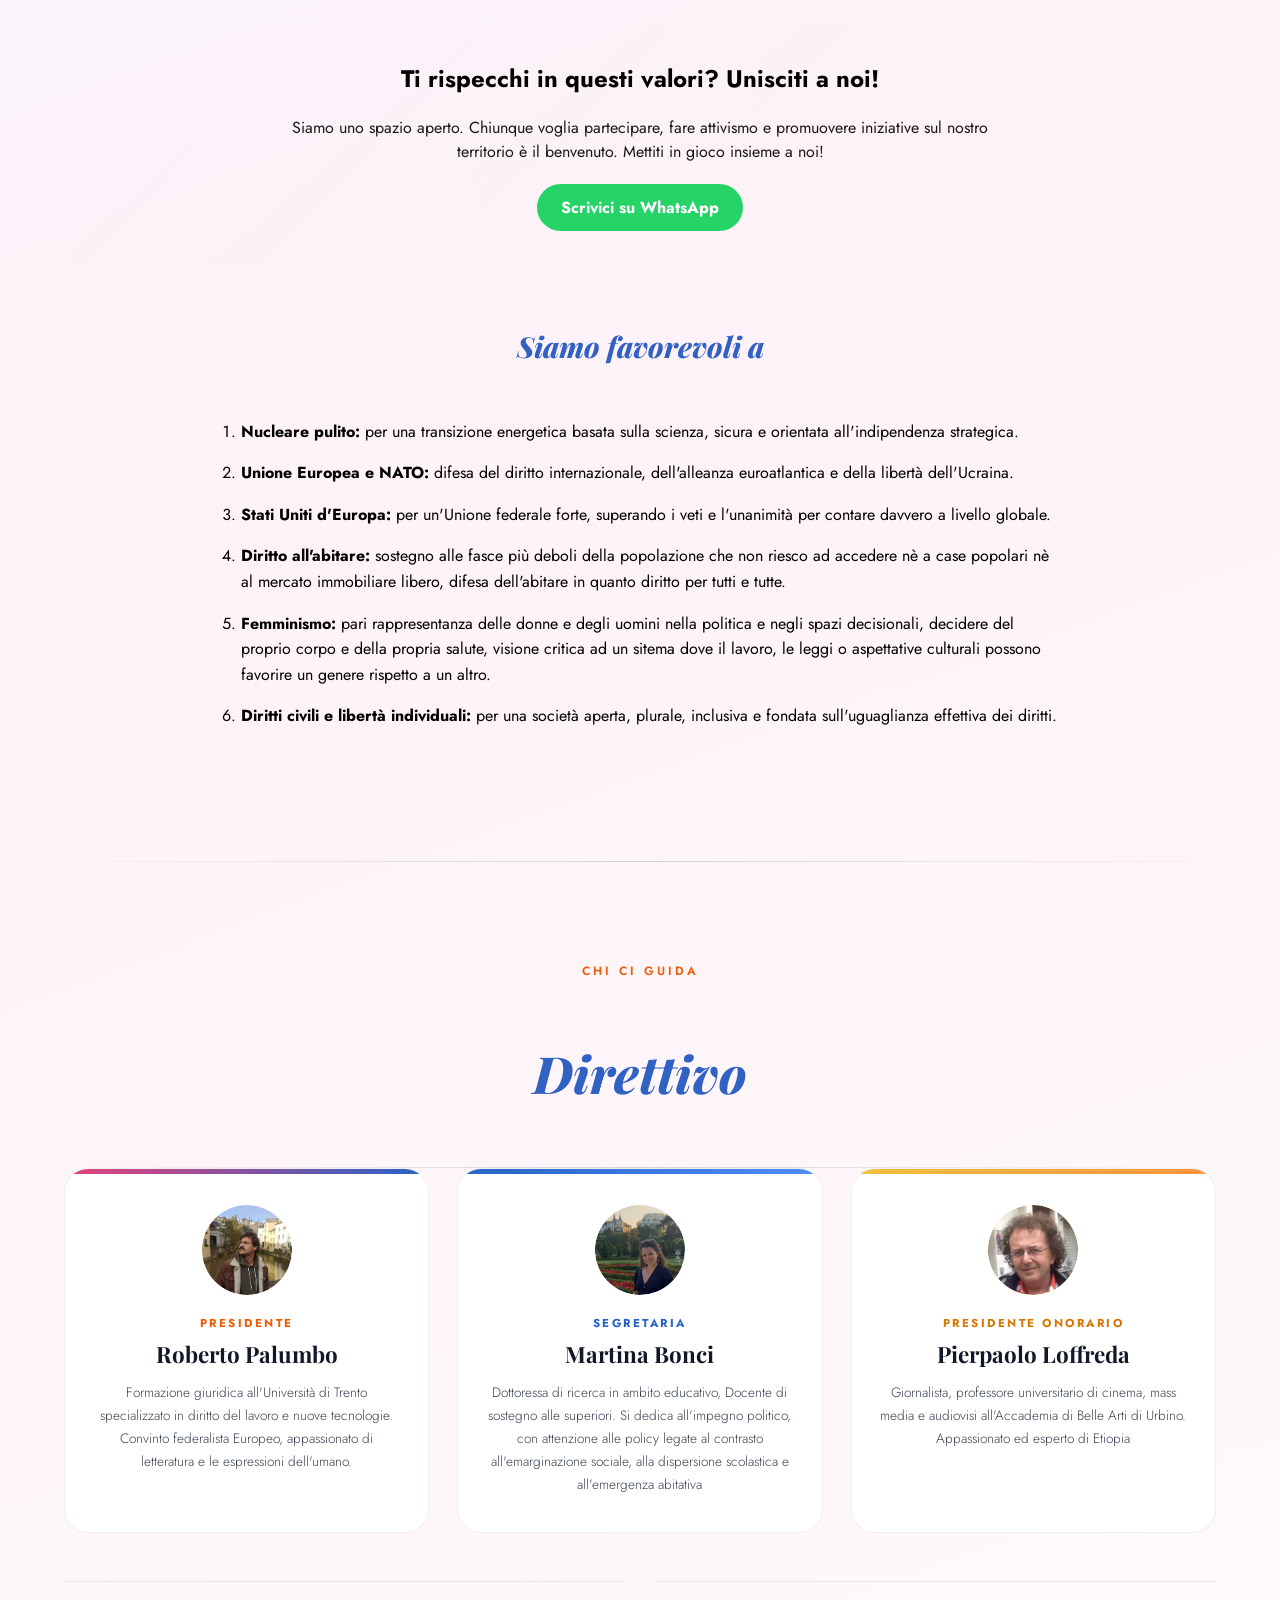
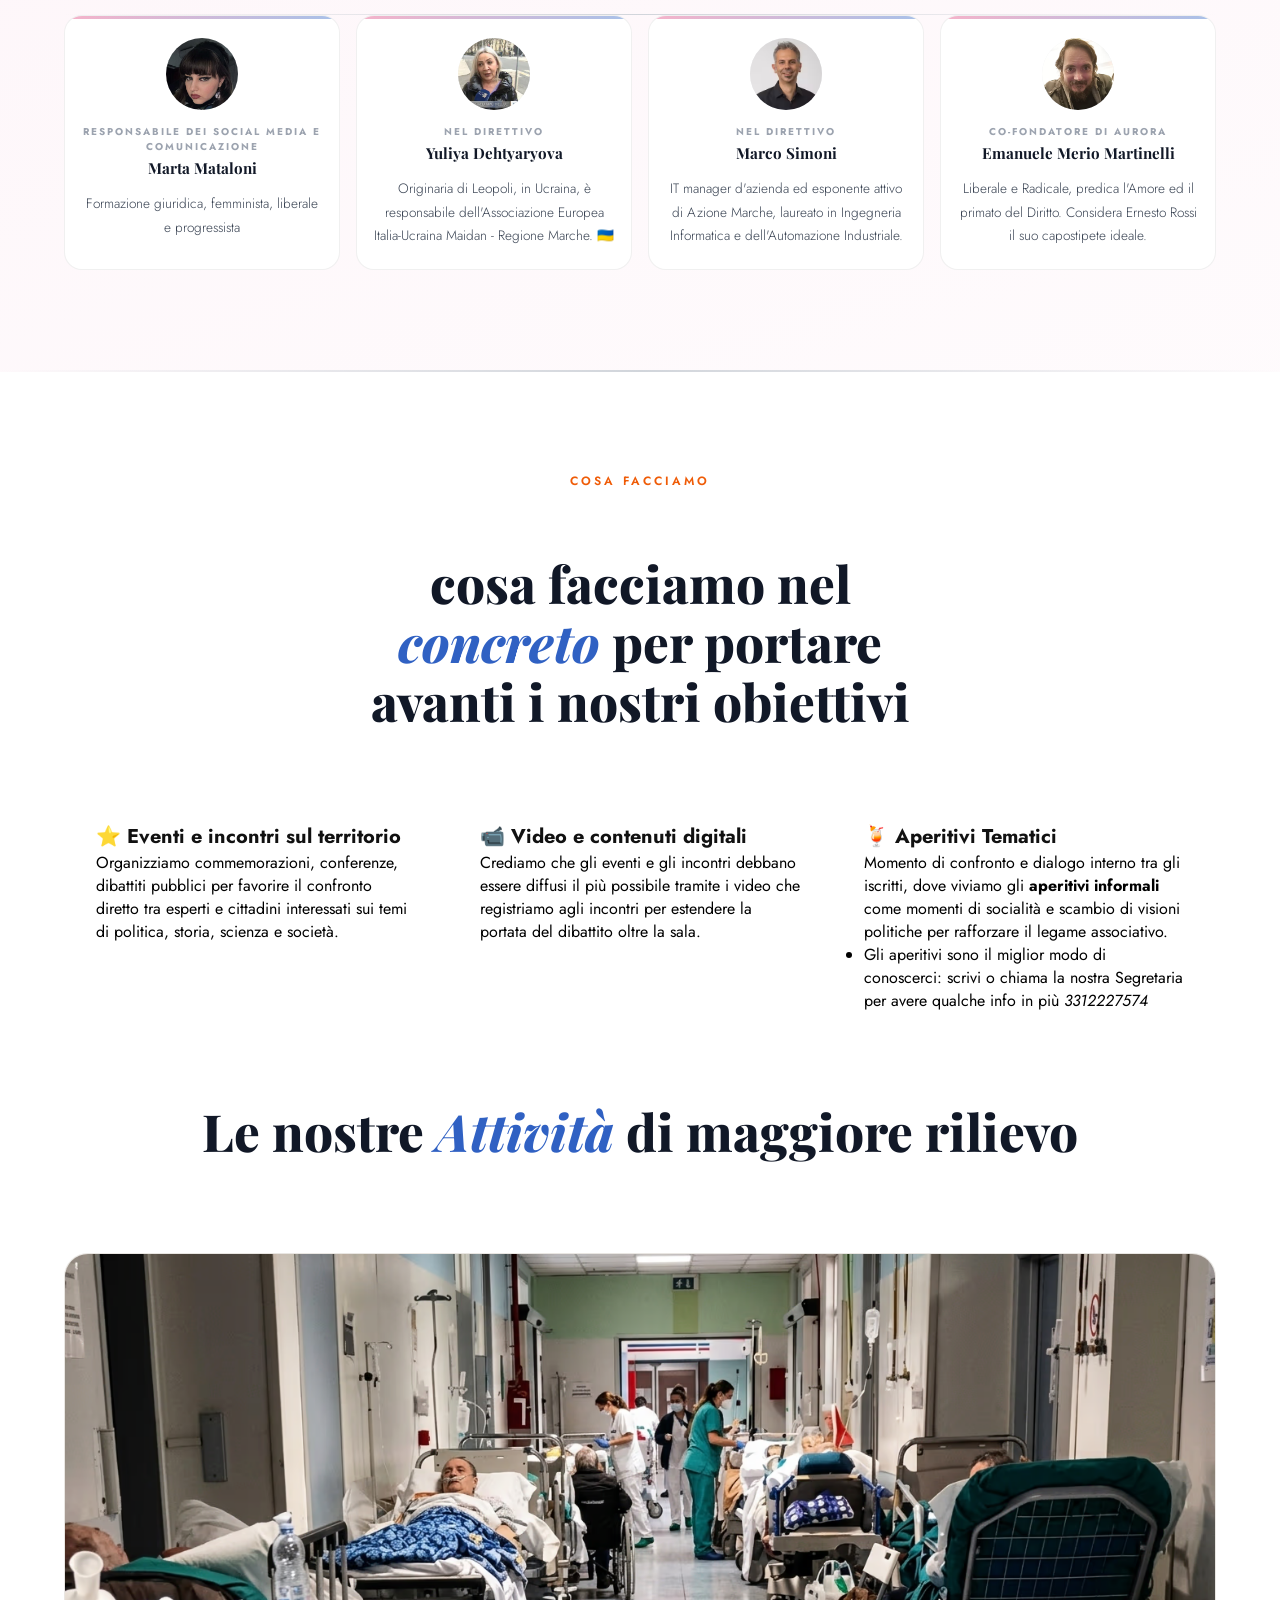
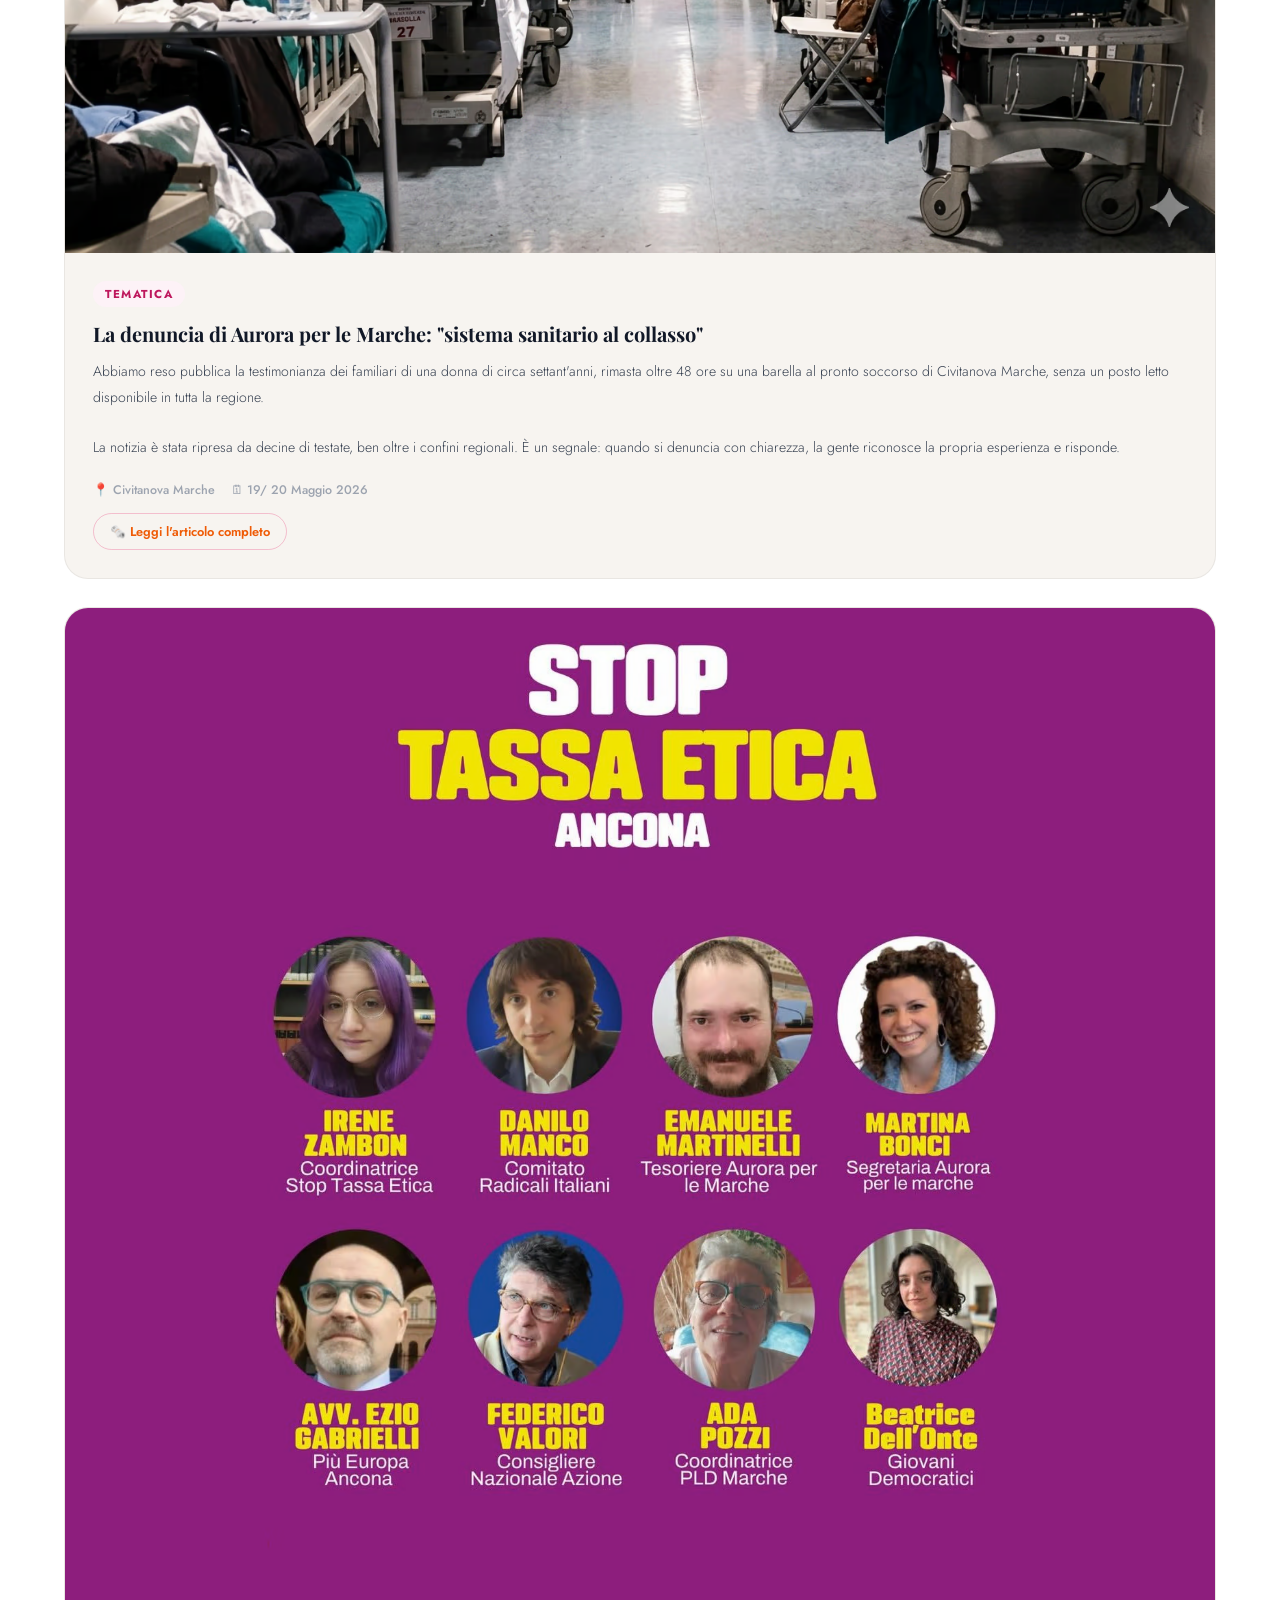
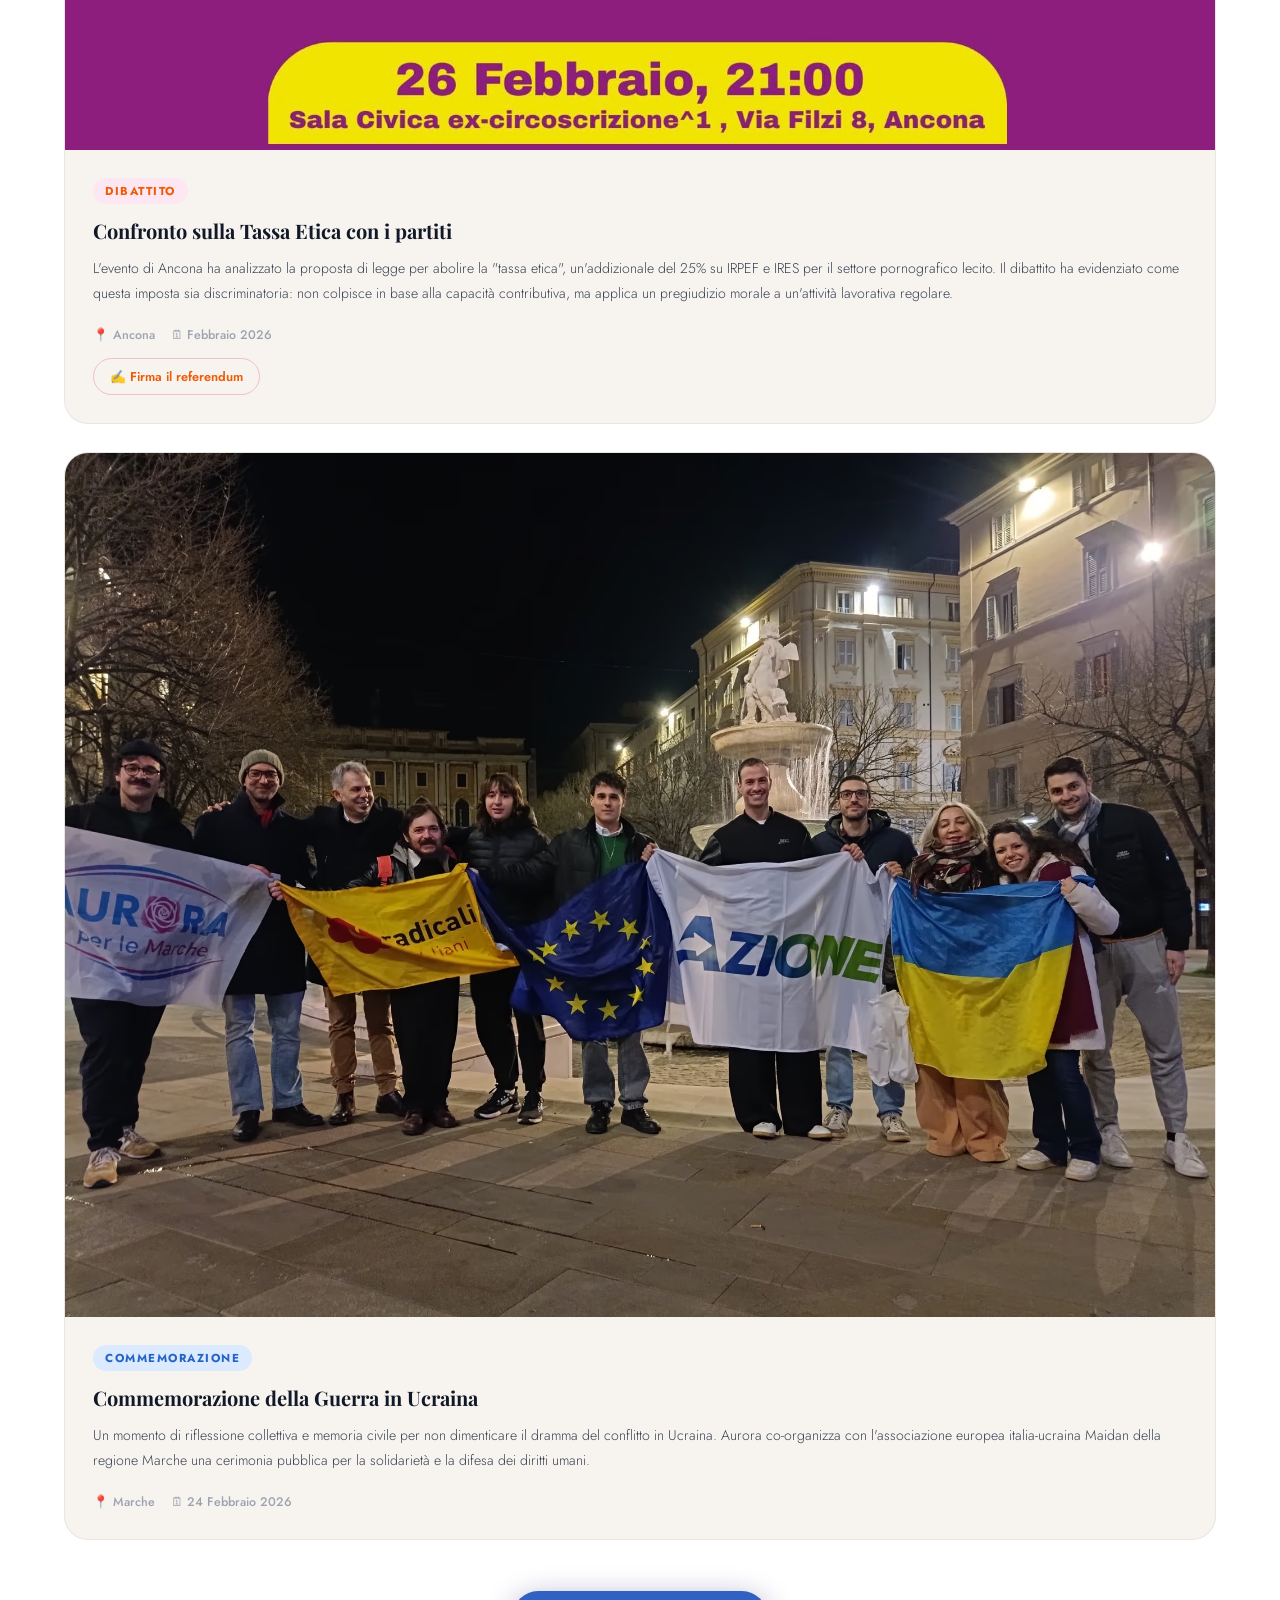
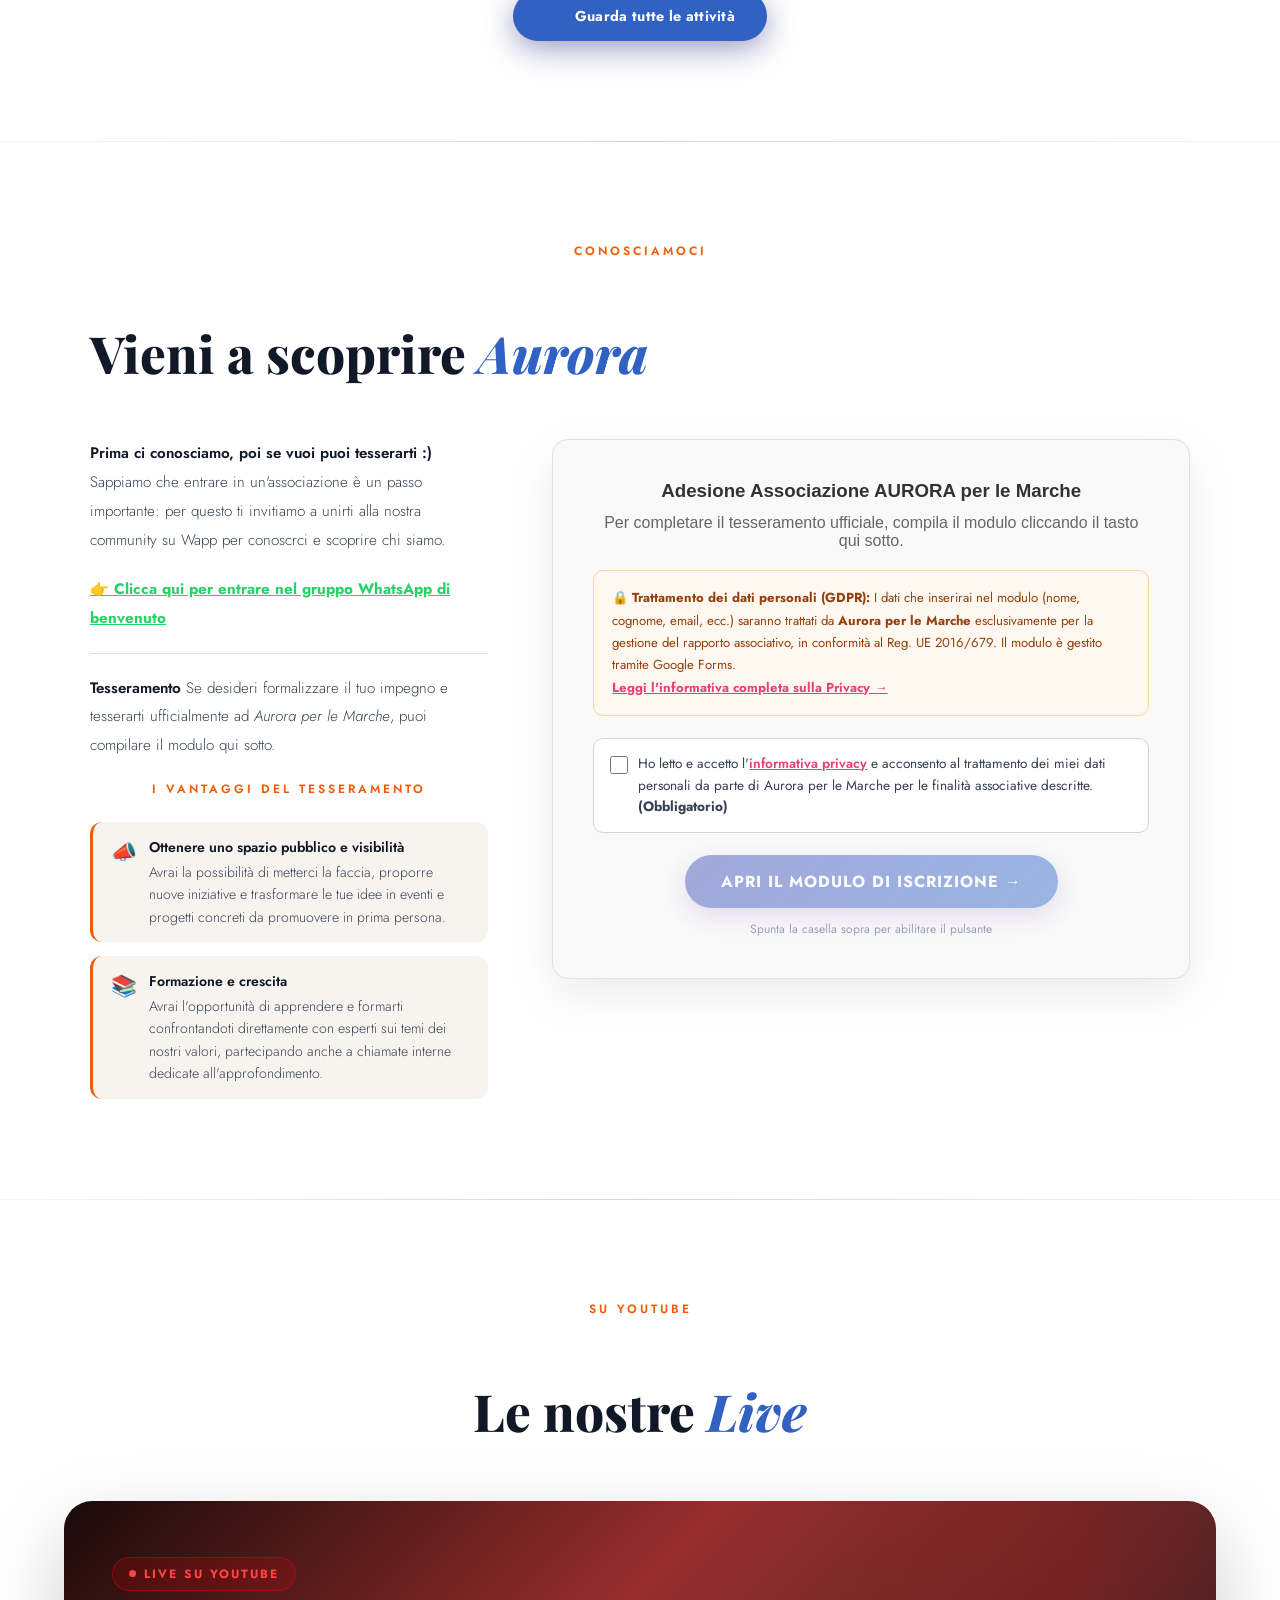
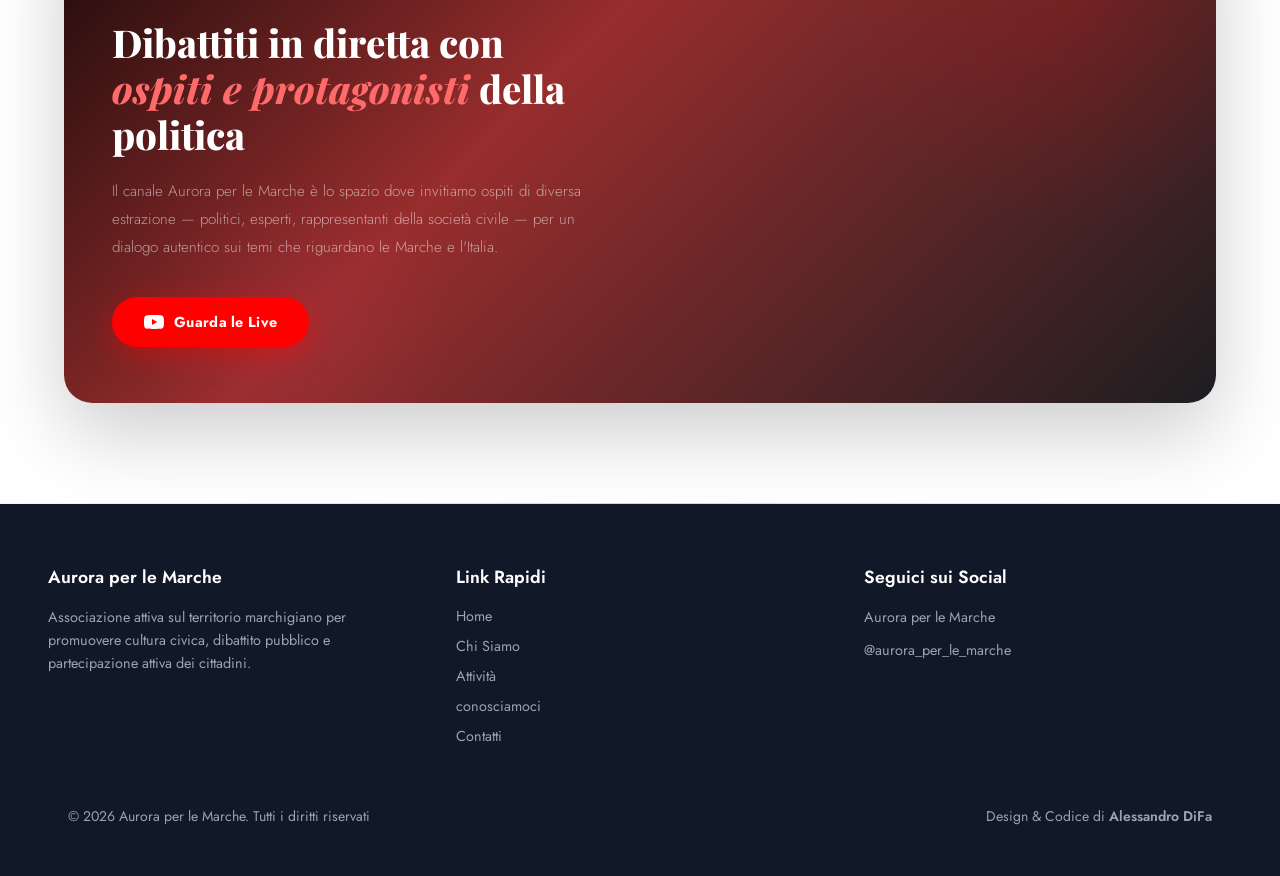
==== commit 9c454636: "Add files via upload" ====
--- a/index.html
+++ b/index.html
@@ -66,7 +66,50 @@
   <link href="https://fonts.googleapis.com/css2?family=Playfair+Display:ital,wght@0,400;0,700;0,900;1,400&family=Jost:wght@300;400;500;600&display=swap" rel="stylesheet">
 
   <!-- Stile -->
-  <link rel="stylesheet" href="style.css">
+  <link rel="stylesheet" href="style.css?v=2">
+
+  <!-- Fix mobile (Instagram in-app browser incluso) -->
+  <style>
+    html, body { max-width: 100%; overflow-x: hidden; }
+    img, video, iframe, svg { max-width: 100%; }
+    /* il titolo hero non andava mai a capo e sforava lo schermo */
+    h1 { white-space: normal !important; overflow-wrap: break-word; }
+    .navbar { -webkit-backdrop-filter: blur(12px); }
+
+    @media (max-width: 900px) {
+      /* Hamburger */
+      .menu-toggle {
+        display: flex !important; flex-direction: column; align-items: center; justify-content: center;
+        gap: 5px; width: 44px; height: 44px; padding: 0; z-index: 1002;
+        -webkit-tap-highlight-color: transparent;
+      }
+      .menu-toggle .bar { width: 25px; height: 3px; background-color: var(--dark, #333); border-radius: 2px; transition: .3s; }
+      .menu-toggle.active .bar:nth-child(1) { transform: translateY(8px) rotate(45deg); }
+      .menu-toggle.active .bar:nth-child(2) { opacity: 0; }
+      .menu-toggle.active .bar:nth-child(3) { transform: translateY(-8px) rotate(-45deg); }
+
+      /* Menu a tendina */
+      .nav-links {
+        position: absolute; top: 70px; left: 0; width: 100%; z-index: 1001;
+        flex-direction: column; align-items: stretch; gap: 0; margin: 0; padding: 0;
+        background: #fff; box-shadow: 0 20px 40px rgba(0,0,0,.08);
+        max-height: calc(100vh - 70px); overflow-y: auto;
+        opacity: 0; visibility: hidden; transform: translateY(-10px);
+        transition: opacity .3s, visibility .3s, transform .3s;
+      }
+      .nav-links.active { opacity: 1; visibility: visible; transform: none; }
+      .nav-links li { width: 100%; text-align: left; border-bottom: 1px solid rgba(0,0,0,.06); }
+      .nav-links a {
+        display: block; width: 100%; padding: 1.1rem 1.5rem; font-size: .95rem; font-weight: 600;
+        letter-spacing: 1.5px; text-transform: uppercase; color: var(--dark, #111827);
+      }
+      .nav-links a::after { display: none; }
+
+      /* Padding eccessivi su schermi piccoli (stili inline) */
+      .valore-card, .partecipa-banner, .form-container { padding: 1.25rem !important; }
+      #privacy-modal > div { padding: 40px 20px 24px !important; }
+    }
+  </style>
 </head>
 
 <body>
@@ -140,12 +183,12 @@
     <h2 id="valori-title">I nostri <span style="font-size: 2em;">3</span> <em>ambiti</em> strategici</h2>
   </div>
 
-  <div class="valori-grid" style="display: grid; grid-template-columns: repeat(auto-fit, minmax(300px, 1fr)); gap: 2rem;">
+  <div class="valori-grid" style="display: grid; grid-template-columns: repeat(auto-fit, minmax(min(100%, 300px), 1fr)); gap: 2rem;">
 
     <!-- 1. Dimensione Europea -->
     <div class="valore-card" style="background: rgba(255,255,255,0.03); border: 1px solid rgba(255,255,255,0.08); padding: 2rem; border-radius: 12px;">
-      <h3 style="margin-left: -30px;">1. Stati Uniti d'Europa</h3>
-      <p style="margin-left: -30px; font-style: italic; margin-bottom: 1rem; opacity: 0.9;">
+      <h3 style="">1. Stati Uniti d'Europa</h3>
+      <p style="font-style: italic; margin-bottom: 1rem; opacity: 0.9;">
         Ci immaginiamo un Europa non più come un'unione di Stati sovrani che cooperano tramite trattati intergovernativi, ma come una federazione vera e propria, simile per struttura agli Stati Uniti.
       </p>
       <ul style="list-style-type: none; padding: 0; display: flex; flex-direction: column; gap: 0.75rem; font-size: 0.95rem;">
@@ -157,8 +200,8 @@
 
     <!-- 2. Supporto all'Ucraina -->
     <div class="valore-card" style="background: rgba(255,255,255,0.03); border: 1px solid rgba(255,255,255,0.08); padding: 2rem; border-radius: 12px;">
-      <h3 style="margin-left: -30px;">2. Supporto all'Ucraina</h3>
-      <p style="margin-left: -30px; font-style: italic; margin-bottom: 1rem; opacity: 0.9;">
+      <h3 style="">2. Supporto all'Ucraina</h3>
+      <p style="font-style: italic; margin-bottom: 1rem; opacity: 0.9;">
         Un impegno a favore della libertà dei popoli, della democrazia e del diritto internazionale contro ogni autocrazia.
       </p>
       <ul style="list-style-type: none; padding: 0; display: flex; flex-direction: column; gap: 0.75rem; font-size: 0.95rem;">
@@ -170,8 +213,8 @@
 
     <!-- 3. Diritti Civili -->
     <div class="valore-card" style="background: rgba(255,255,255,0.03); border: 1px solid rgba(255,255,255,0.08); padding: 2rem; border-radius: 12px;">
-      <h3 style="margin-left: -30px;">3. Diritti Civili e Sociali</h3>
-      <p style="margin-left: -30px; font-style: italic; margin-bottom: 1rem; opacity: 0.9;">
+      <h3 style="">3. Diritti Civili e Sociali</h3>
+      <p style="font-style: italic; margin-bottom: 1rem; opacity: 0.9;">
         La centralità della persona, la libertà individuale e l'uguaglianza effettiva in una società aperta e inclusiva.
       </p>
       <ul style="list-style-type: none; padding: 0; display: flex; flex-direction: column; gap: 0.75rem; font-size: 0.95rem;">
@@ -186,7 +229,7 @@
   <!-- BOX ATTIVISMO / PARTECIPAZIONE -->
   <div class="partecipa-banner" style="background: linear-gradient(135deg, rgba(255,255,255,0.05), rgba(255,255,255,0.02)); border: 1px solid rgba(255,255,255,0.12); padding: 2.5rem; border-radius: 16px; text-align: center; display: flex; flex-direction: column; align-items: center; gap: 1.25rem;">
     <h3 style="margin: 0; font-size: 1.5rem;">Ti rispecchi in questi valori? Unisciti a noi!</h3>
-    <p style="margin-left: -30px; max-width: 700px; margin: 0; opacity: 0.9; font-size: 1rem; line-height: 1.5;">
+    <p style="max-width: 700px; margin: 0; opacity: 0.9; font-size: 1rem; line-height: 1.5;">
       Siamo uno spazio aperto. Chiunque voglia partecipare, fare attivismo e promuovere iniziative sul nostro territorio è il benvenuto. Mettiti in gioco insieme a noi!
     </p>
     <a href="https://wa.me/393312227574" target="_blank" rel="noopener noreferrer"
@@ -357,11 +400,11 @@
     <h2>cosa facciamo nel <em>concreto</em> per portare avanti i nostri obiettivi</h2>
   </div>
 
-  <div class="attivita-grid" style="display: grid; grid-template-columns: repeat(auto-fit, minmax(280px, 1fr)); margin-top: 3rem;">
+  <div class="attivita-grid" style="display: grid; grid-template-columns: repeat(auto-fit, minmax(min(100%, 280px), 1fr)); margin-top: 3rem;">
 
     <!-- Eventi e incontri sul territorio -->
     <div class="attivita-card" style="padding: 2rem; background: var(--bg-card, #fff)">
-      <h3 style="margin-left: -30px; font-size: 1.25rem; color: var(--heading, #111);">⭐ Eventi e incontri sul territorio</h3>
+      <h3 style="font-size: 1.25rem; color: var(--heading, #111);">⭐ Eventi e incontri sul territorio</h3>
       <p>
         Organizziamo commemorazioni, conferenze, dibattiti pubblici per favorire il confronto diretto tra esperti e cittadini interessati sui temi di politica, storia, scienza e società.
       </p>
@@ -369,7 +412,7 @@
 
     <!-- Video e contenuti digitali -->
     <div class="attivita-card" style="padding: 2rem; background: var(--bg-card, #fff)">
-      <h3 style="margin-left: -30px; font-size: 1.25rem; color: var(--heading, #111);">📹 Video e contenuti digitali</h3>
+      <h3 style="font-size: 1.25rem; color: var(--heading, #111);">📹 Video e contenuti digitali</h3>
       <p>
         Crediamo che gli eventi e gli incontri debbano essere diffusi il più possibile tramite i video che registriamo agli incontri per estendere la portata del dibattito oltre la sala.
       </p>
@@ -377,7 +420,7 @@
 
     <!-- Aperitivi tematici -->
     <div class="attivita-card" style="padding: 2rem; background: var(--bg-card, #fff)">
-      <h3 style="margin-left: -30px; font-size: 1.25rem; color: var(--heading, #111);">🍹 Aperitivi Tematici</h3>
+      <h3 style="font-size: 1.25rem; color: var(--heading, #111);">🍹 Aperitivi Tematici</h3>
       <p>
         Momento di confronto e dialogo interno tra gli iscritti, dove viviamo gli <strong>aperitivi informali</strong> come momenti di socialità e scambio di visioni politiche per rafforzare il legame associativo.
       </p>
@@ -712,7 +755,29 @@
   </div>
 </div>
 
-<script src="js/main.js"></script>
+<script src="js/main.js?v=2"></script>
+<script>
+/* Menu mobile di riserva: se main.js è in cache/bloccato nel browser di Instagram, il menu funziona lo stesso */
+(function () {
+  var btn = document.querySelector('.menu-toggle');
+  var menu = document.querySelector('.nav-links');
+  if (!btn || !menu) return;
+
+  var fresh = btn.cloneNode(true);            // toglie i listener di main.js: niente doppio toggle
+  btn.parentNode.replaceChild(fresh, btn);
+  btn = fresh;
+
+  function setOpen(open) {
+    menu.classList.toggle('active', open);
+    btn.classList.toggle('active', open);
+    btn.setAttribute('aria-expanded', open ? 'true' : 'false');
+    btn.setAttribute('aria-label', open ? 'Chiudi menu' : 'Apri menu');
+  }
+  btn.addEventListener('click', function (e) { e.preventDefault(); setOpen(!menu.classList.contains('active')); });
+  menu.addEventListener('click', function (e) { if (e.target.closest('a')) setOpen(false); });
+  window.addEventListener('resize', function () { if (window.innerWidth > 900) setOpen(false); });
+})();
+</script>
 
 </body>
-</html>
+</html>
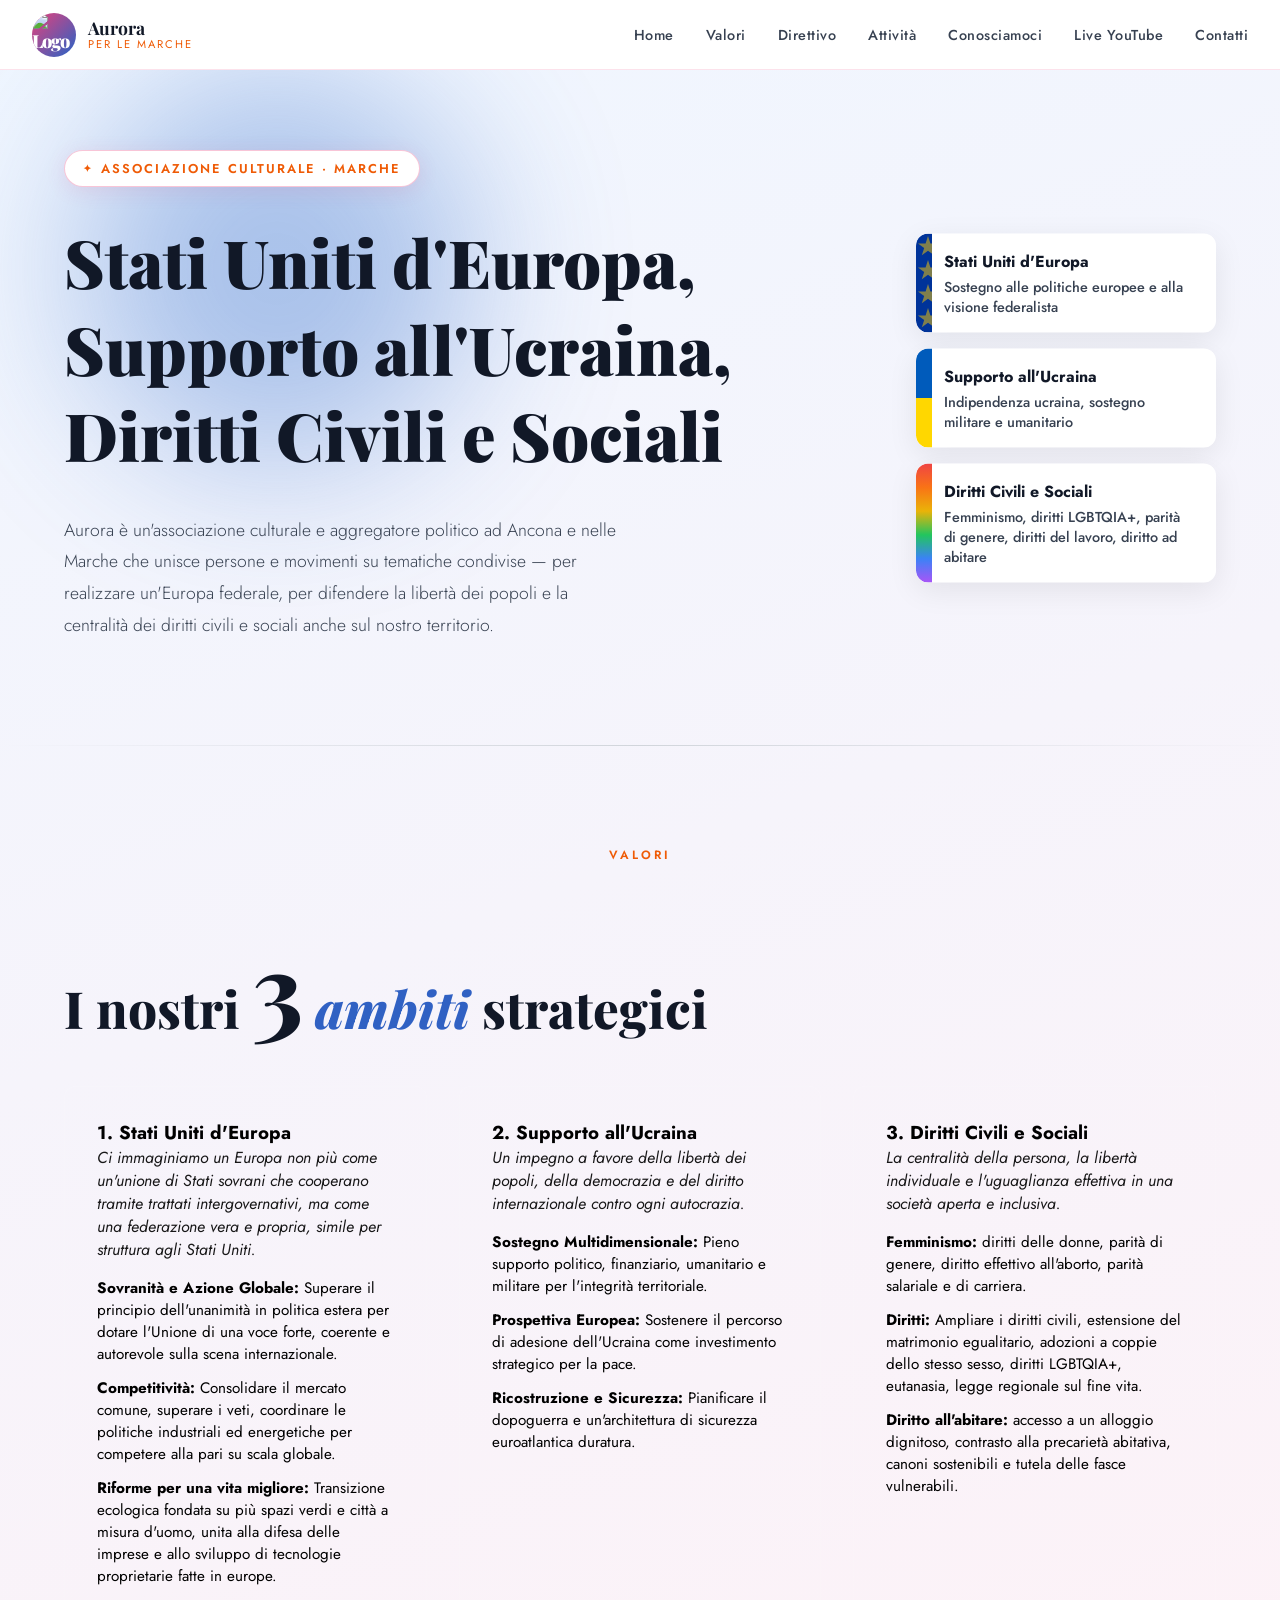
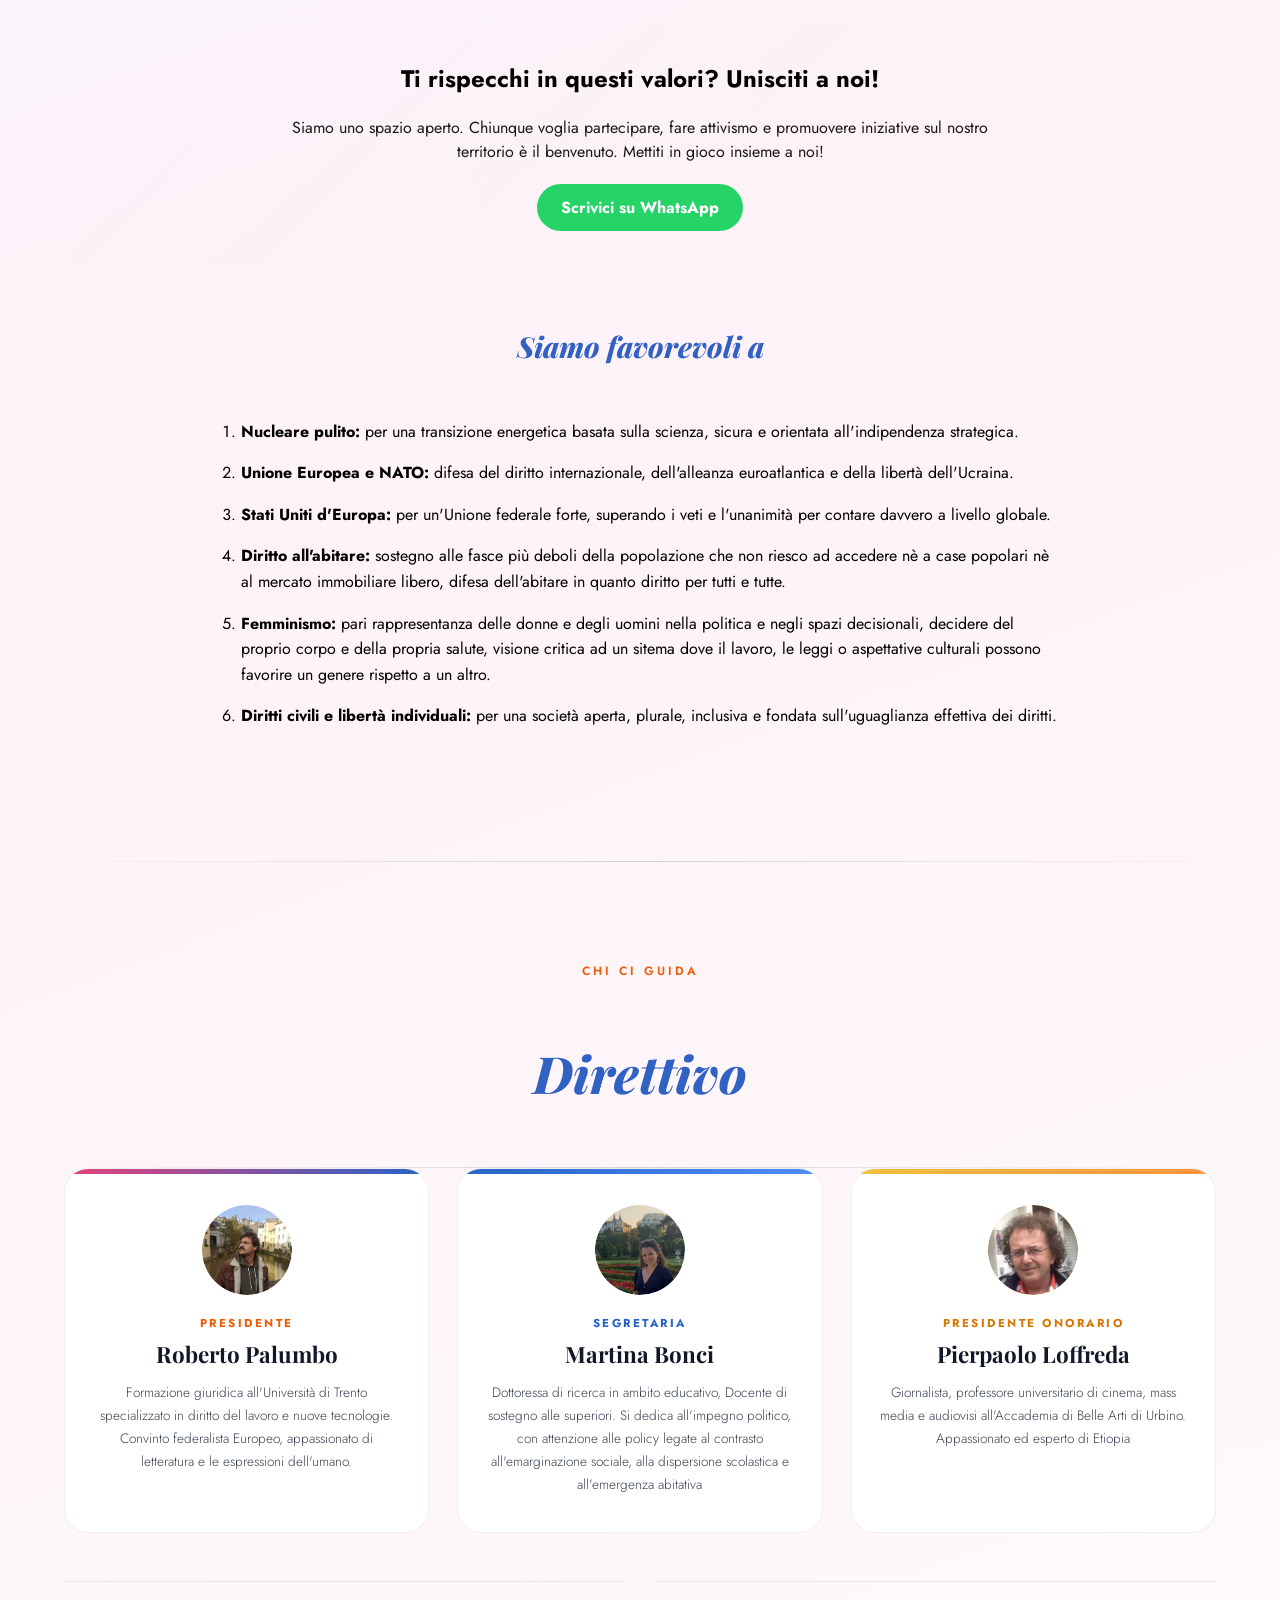
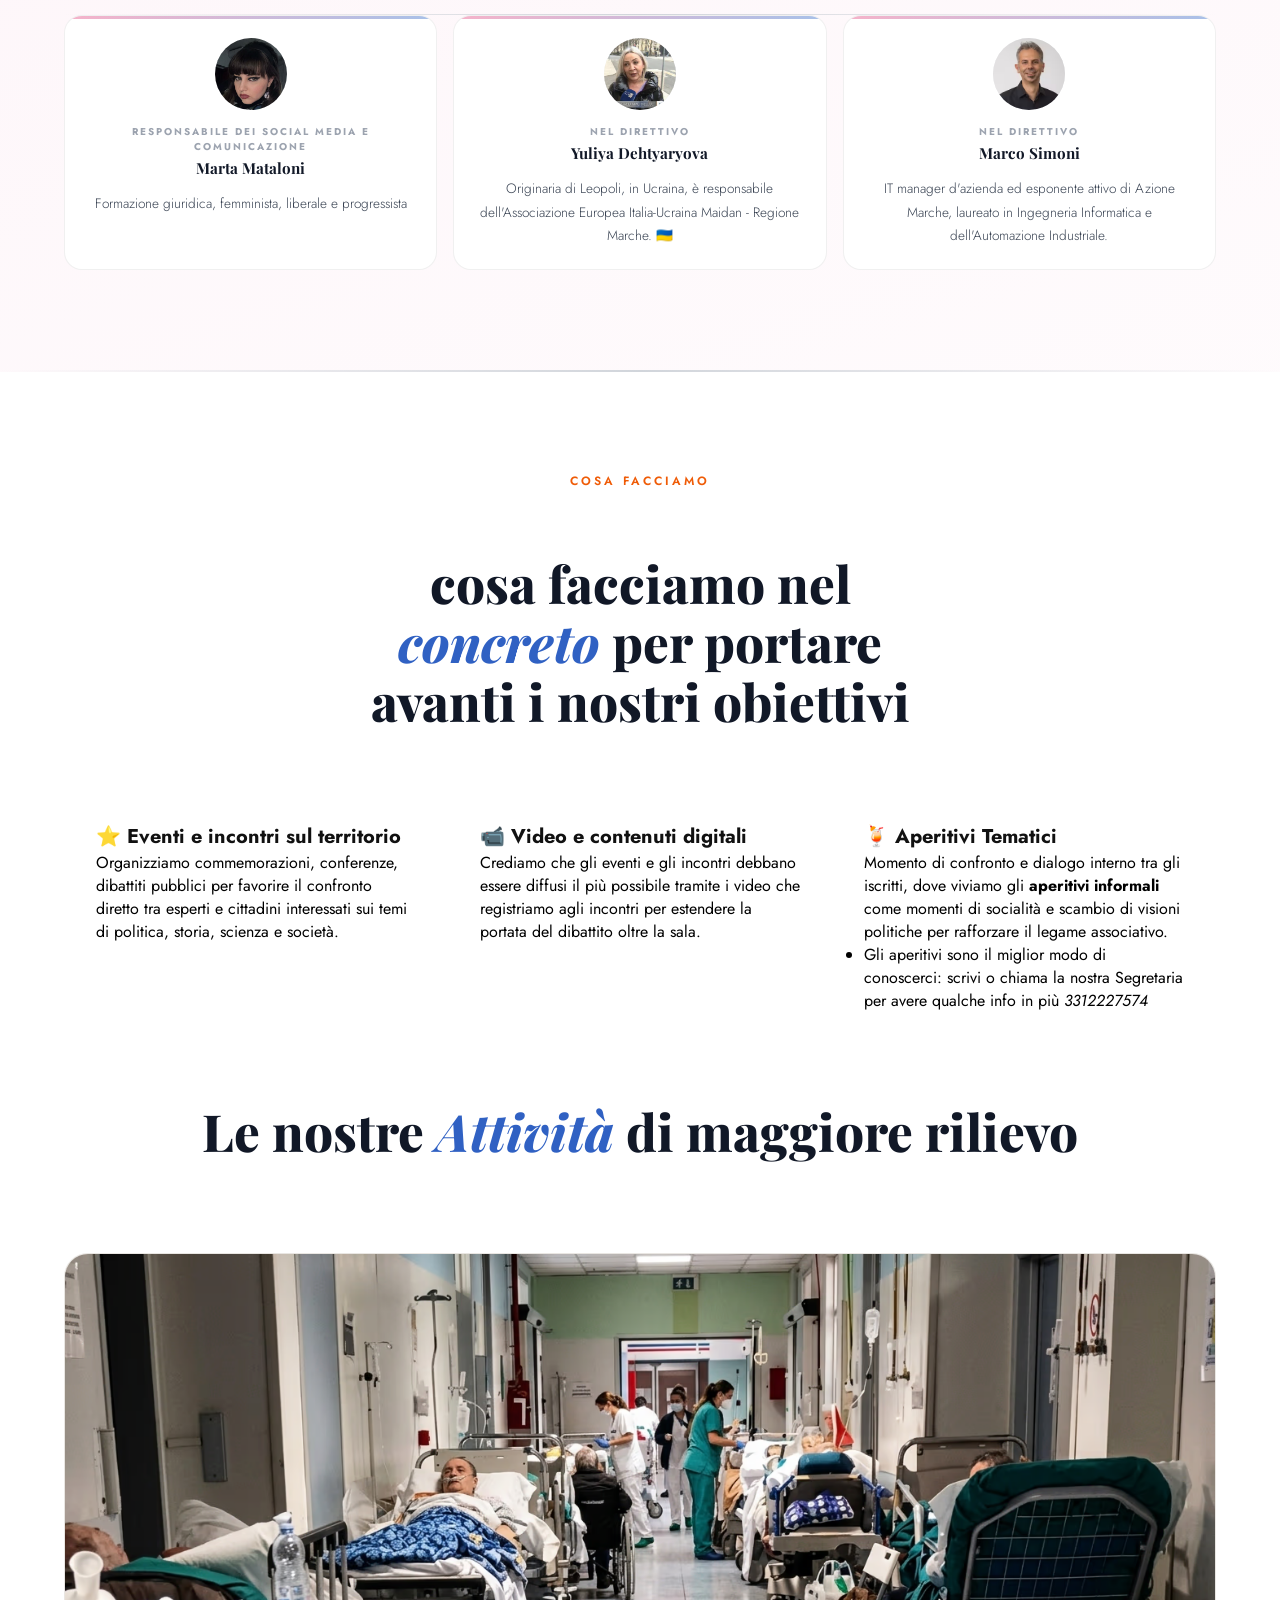
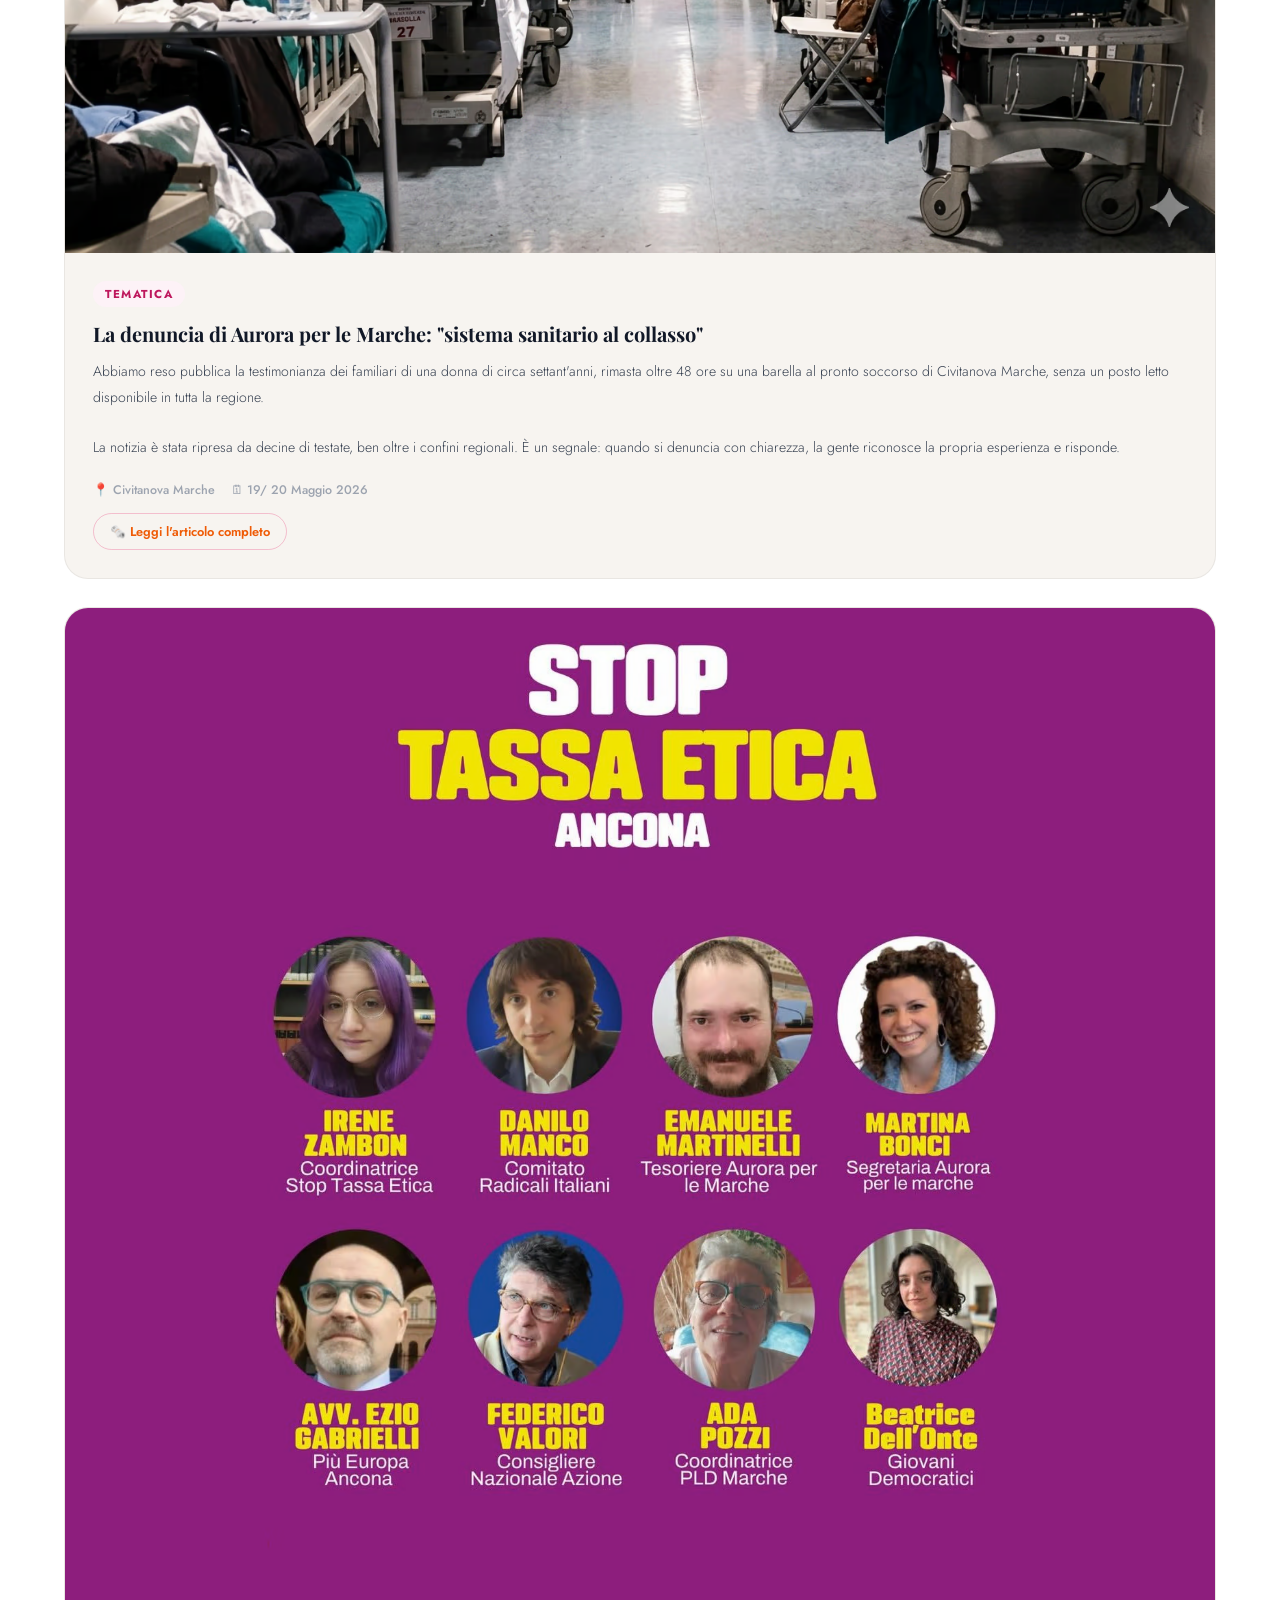
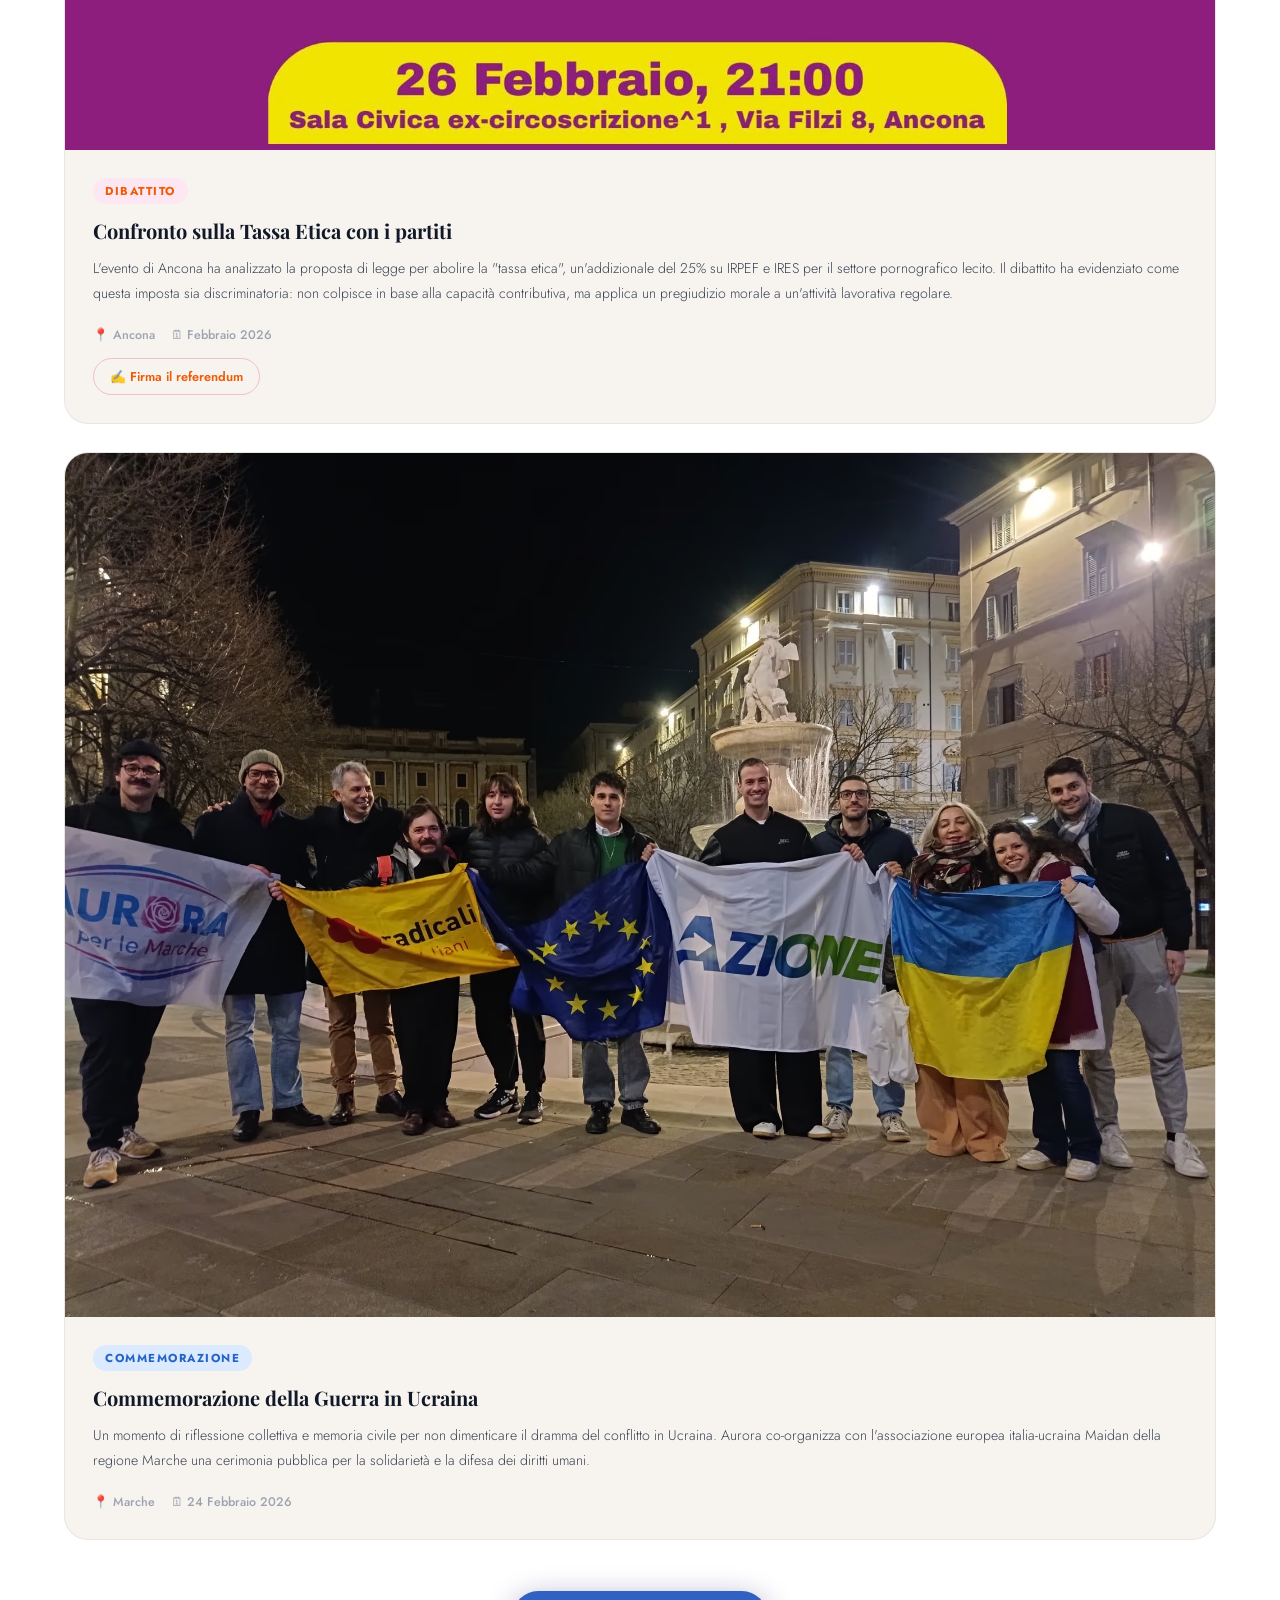
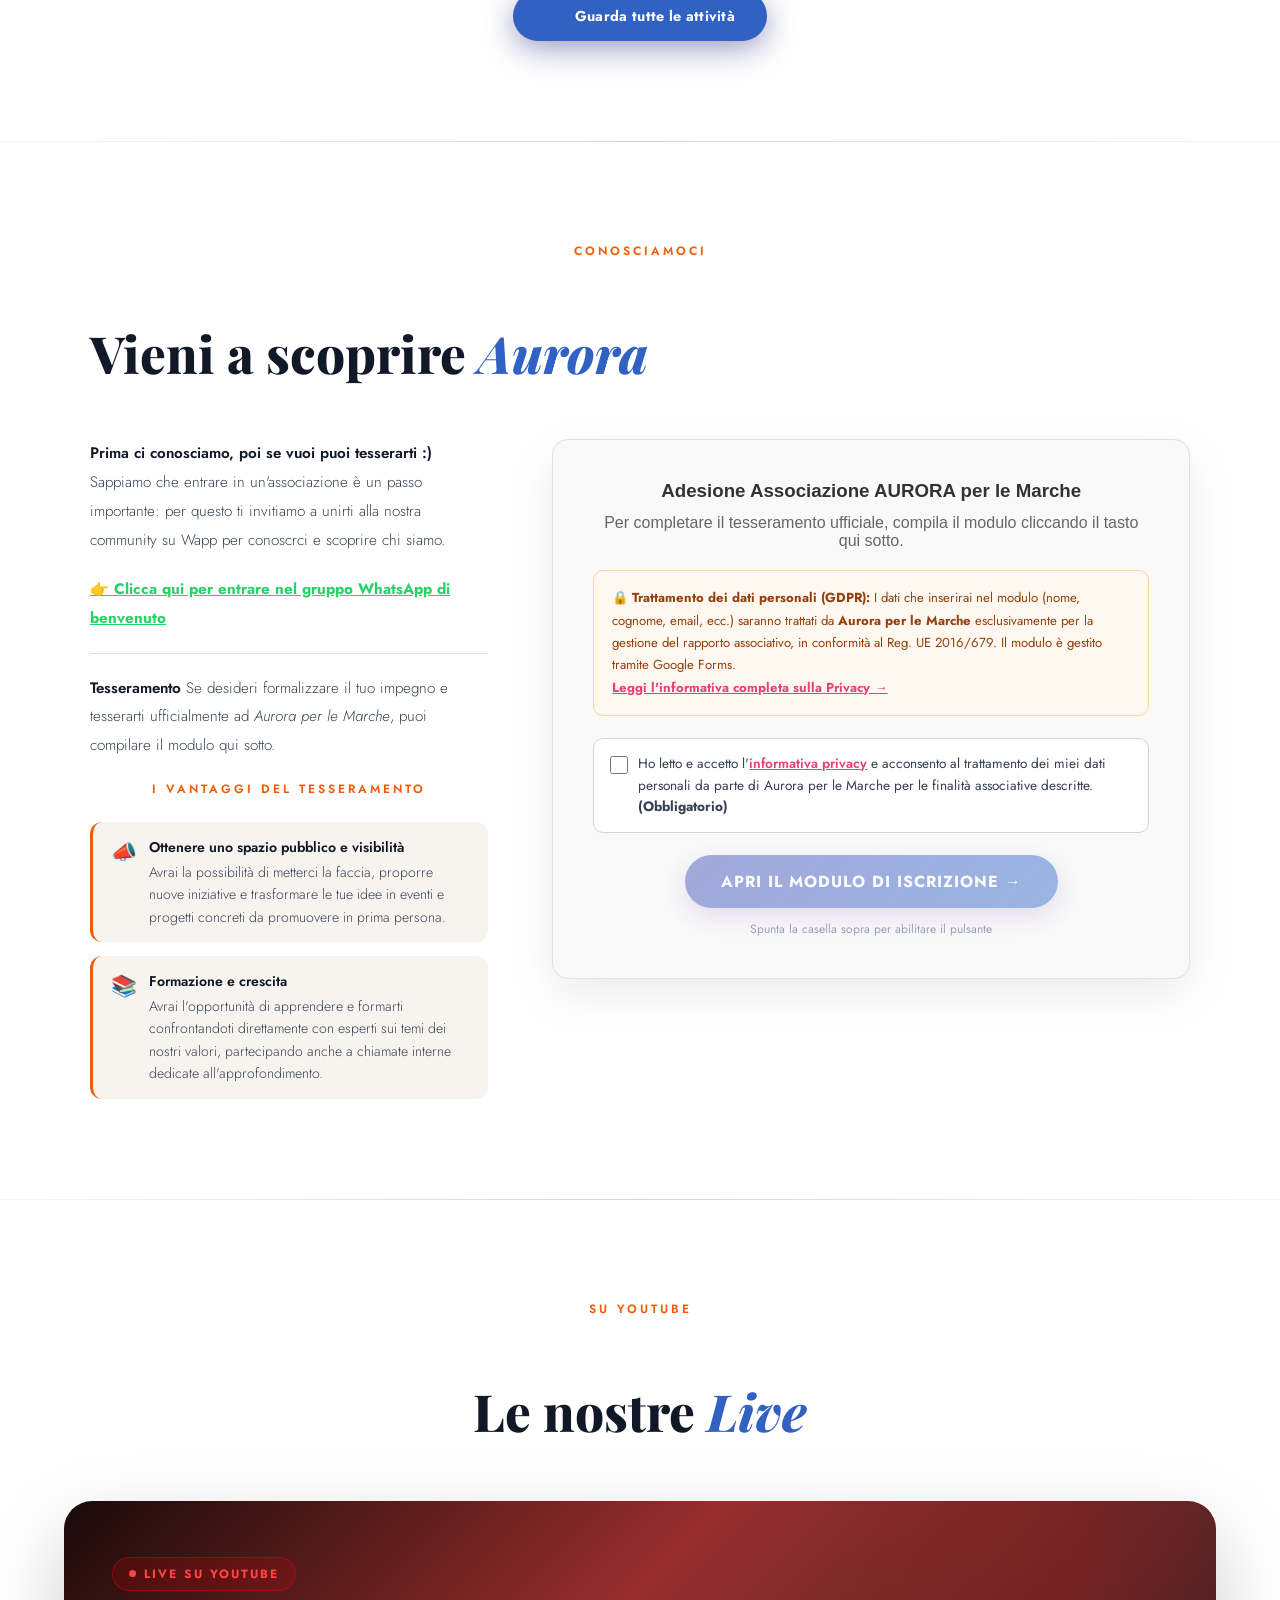
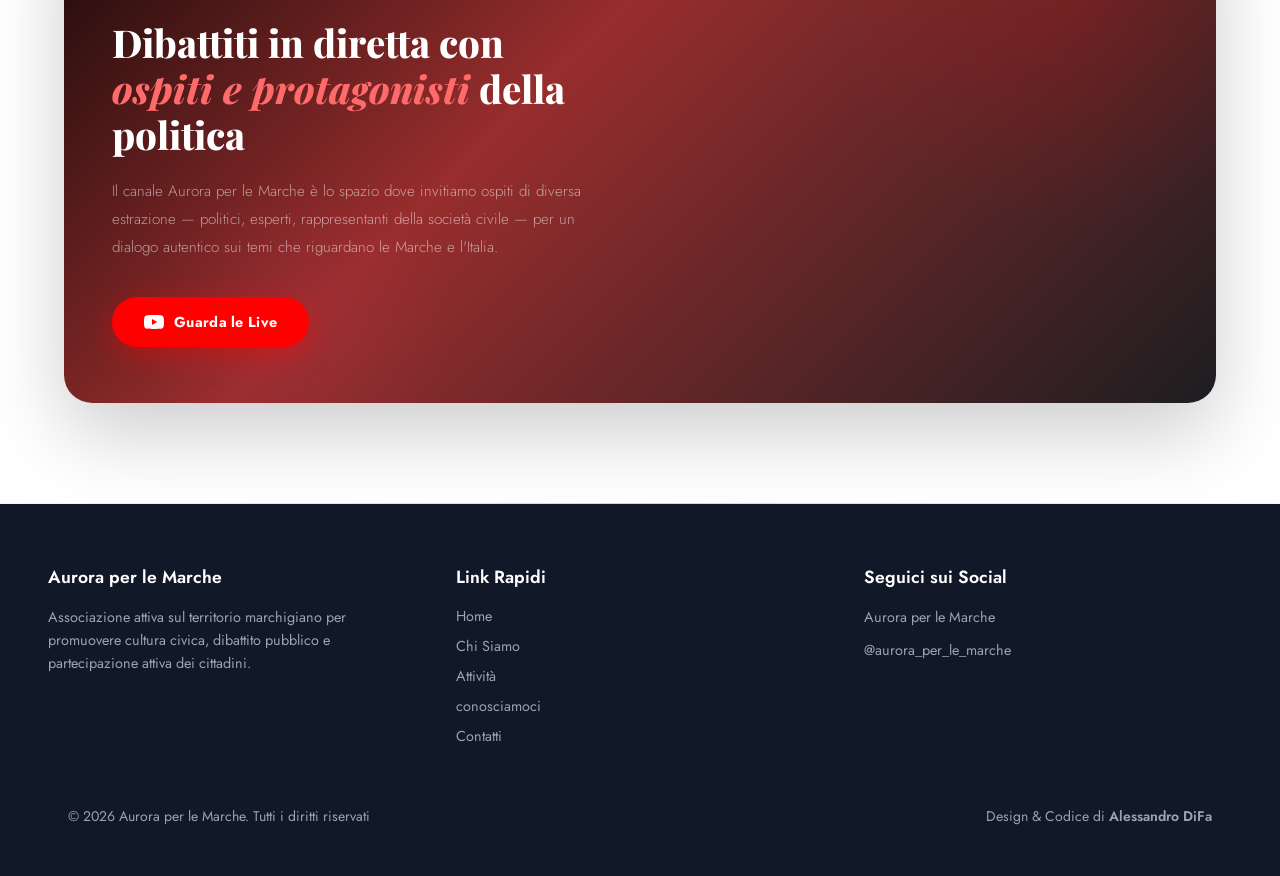
==== commit 02137fd9: "Add files via upload" ====
--- a/index.html
+++ b/index.html
@@ -354,7 +354,7 @@
       <p>IT manager d'azienda ed esponente attivo di Azione Marche, laureato in Ingegneria Informatica e dell'Automazione Industriale.</p>
     </article>
 
-      <article class="board-card-member">
+  <!--   <article class="board-card-member">
       <div class="board-avatar-sm">
         <img src="img/emanuele-martinelli-direttivo-aurora-tesoriere.avif"
              alt=""
@@ -365,6 +365,7 @@
       <h4>Emanuele Merio Martinelli</h4>
       <p>Liberale e Radicale, predica l'Amore ed il primato del Diritto. Considera Ernesto Rossi il suo capostipete ideale.</p>
     </article>
+    --> 
   </div>
 </section>
 
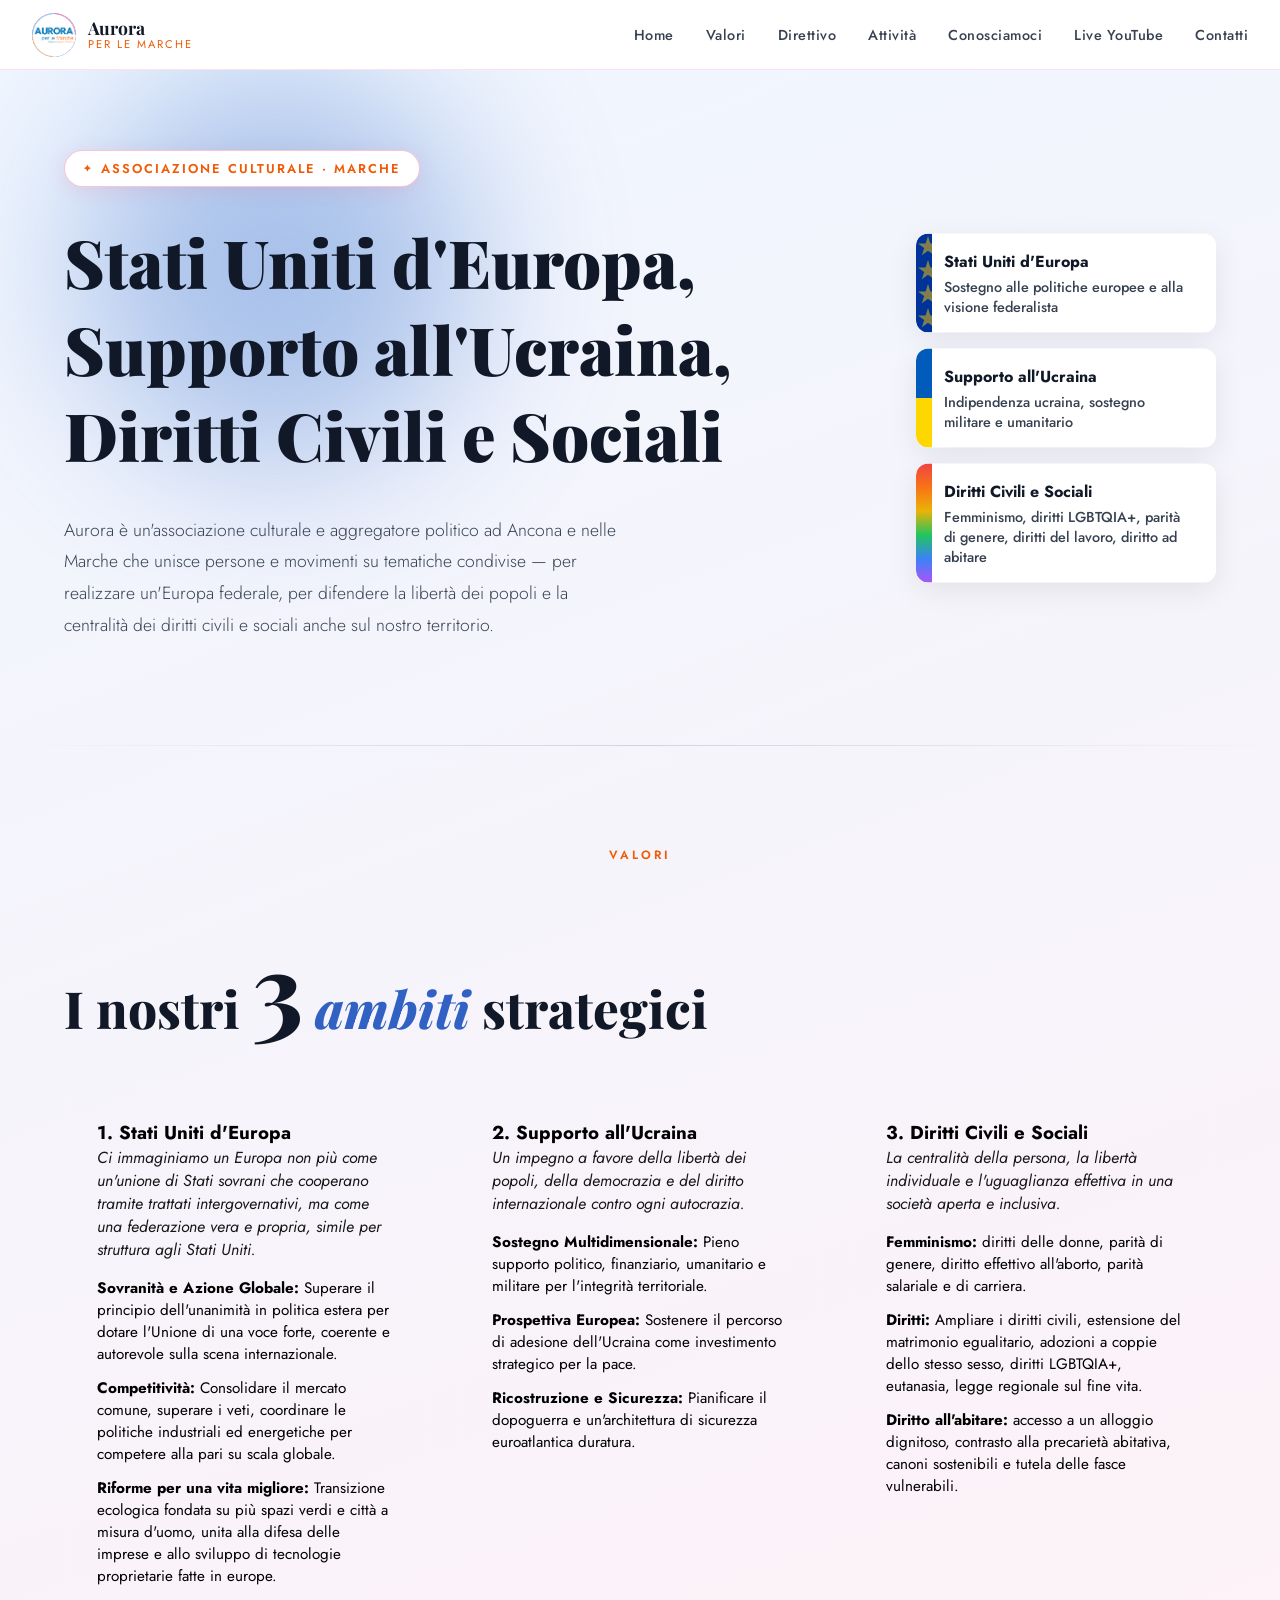
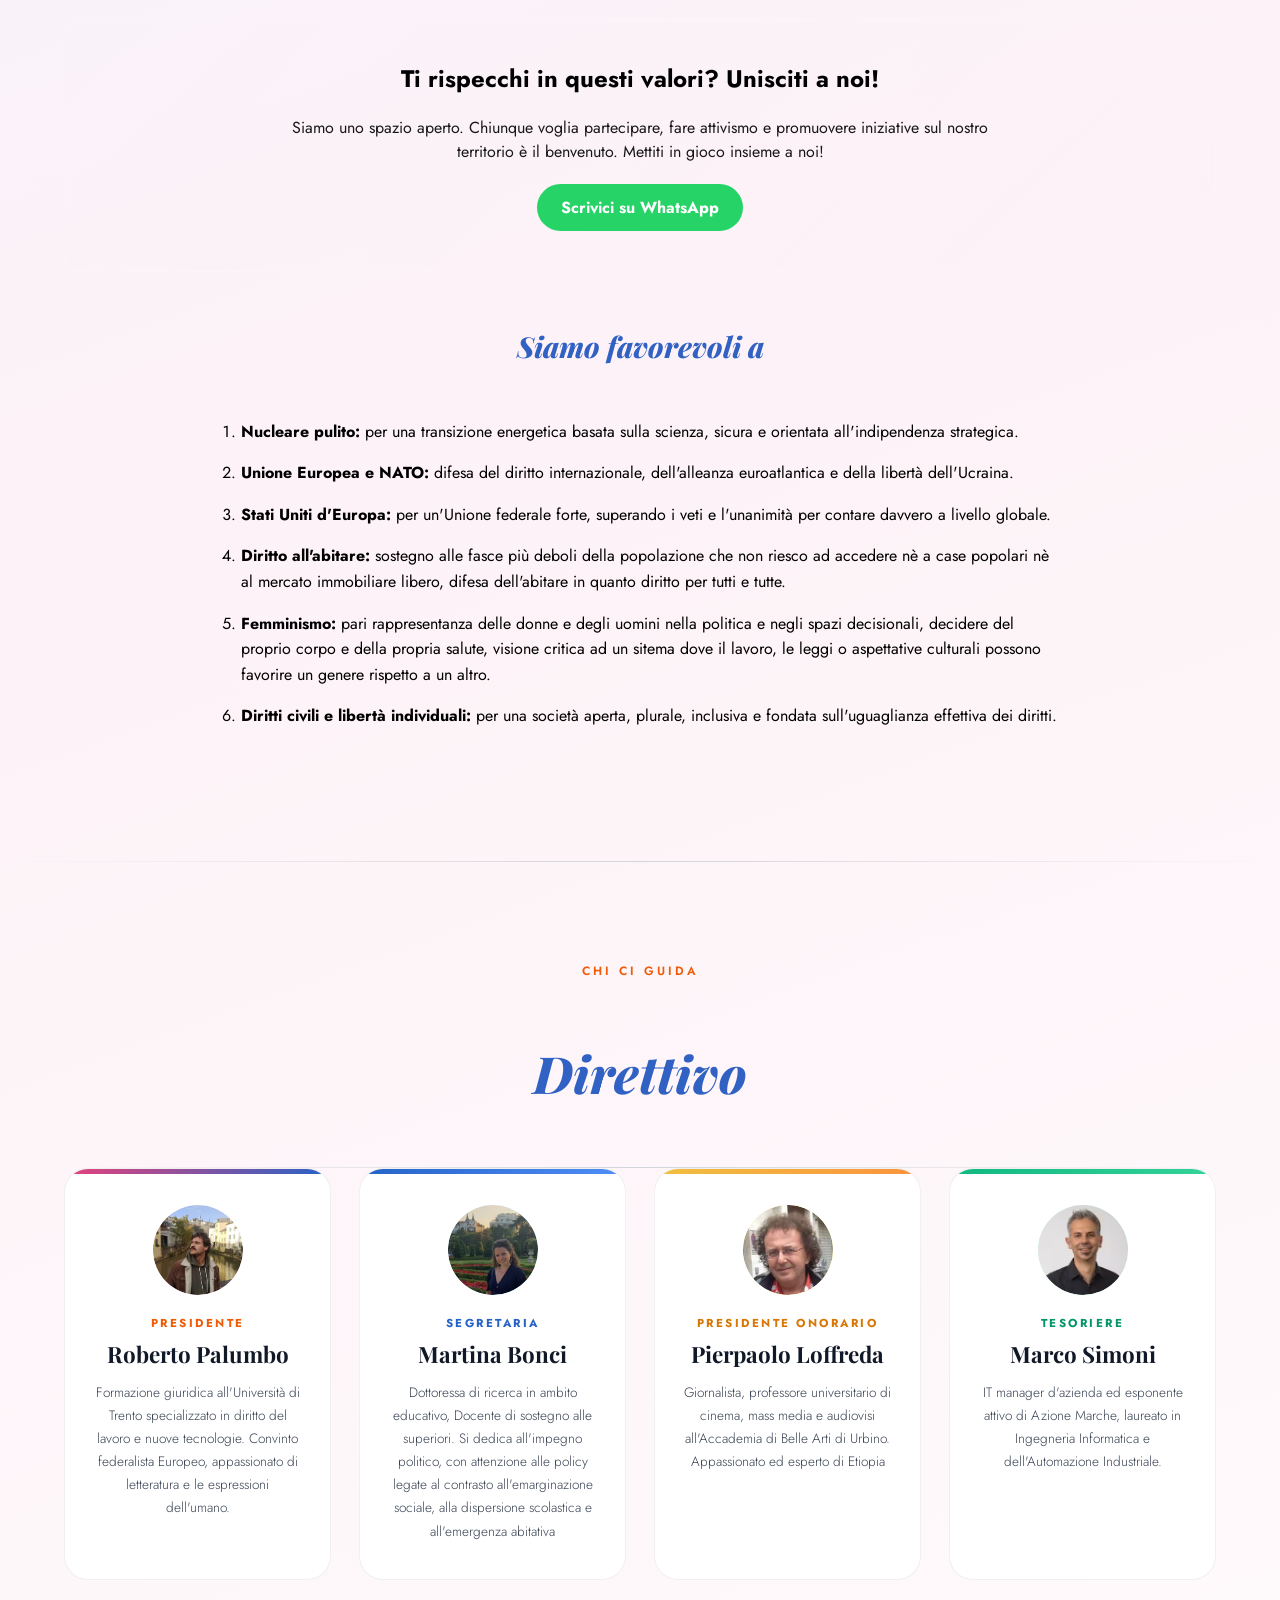
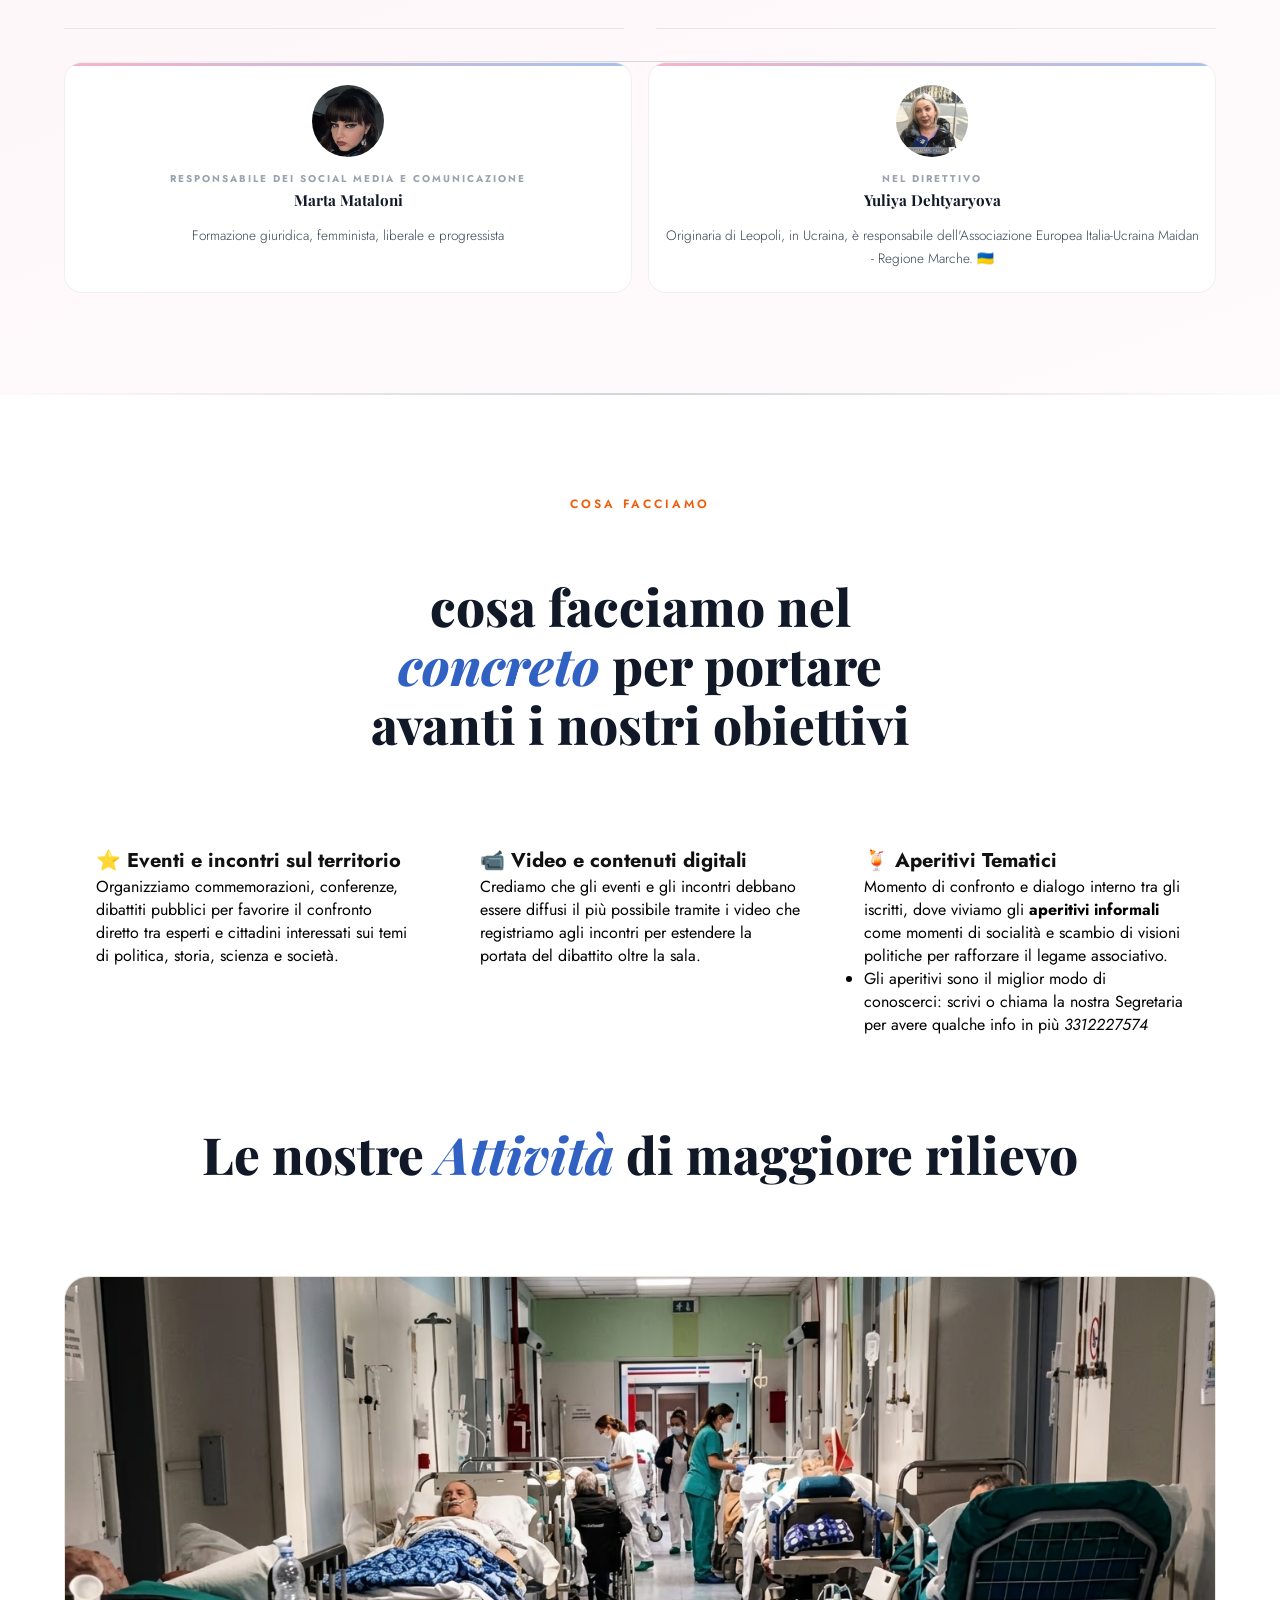
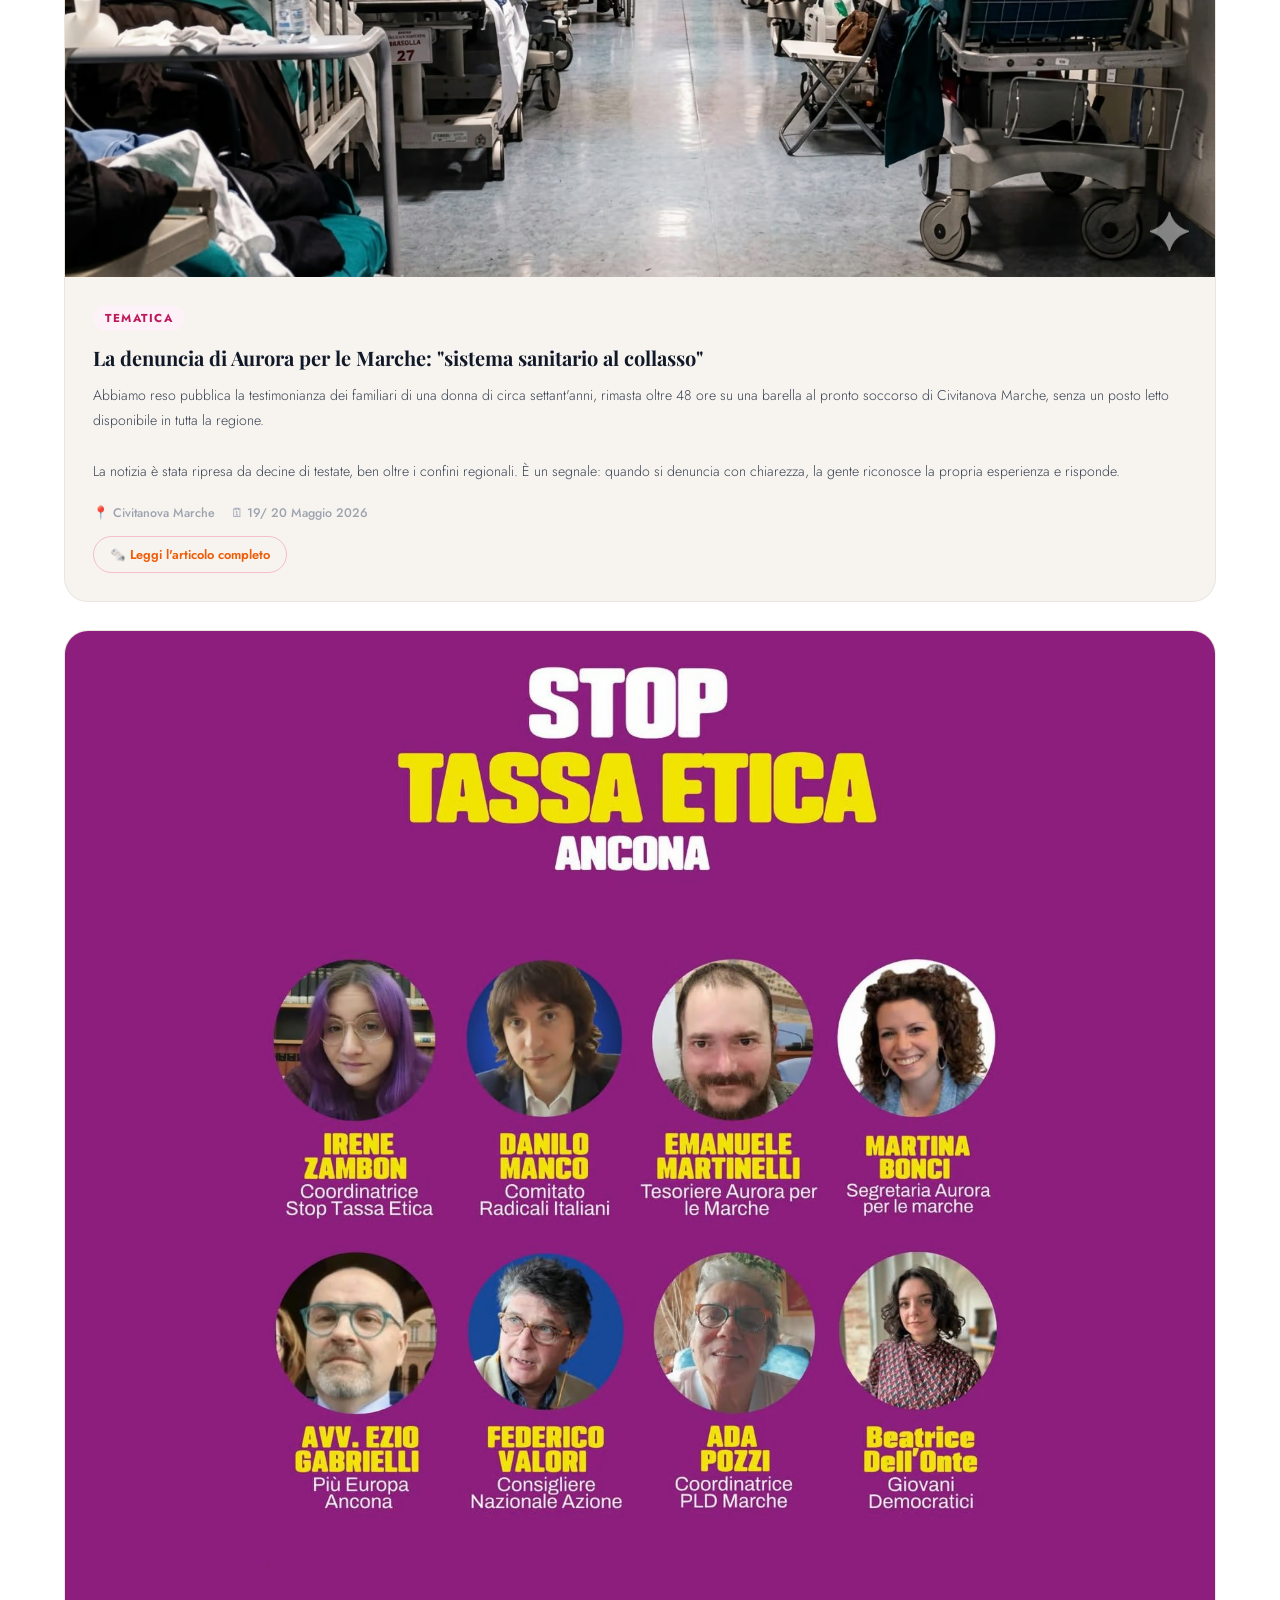
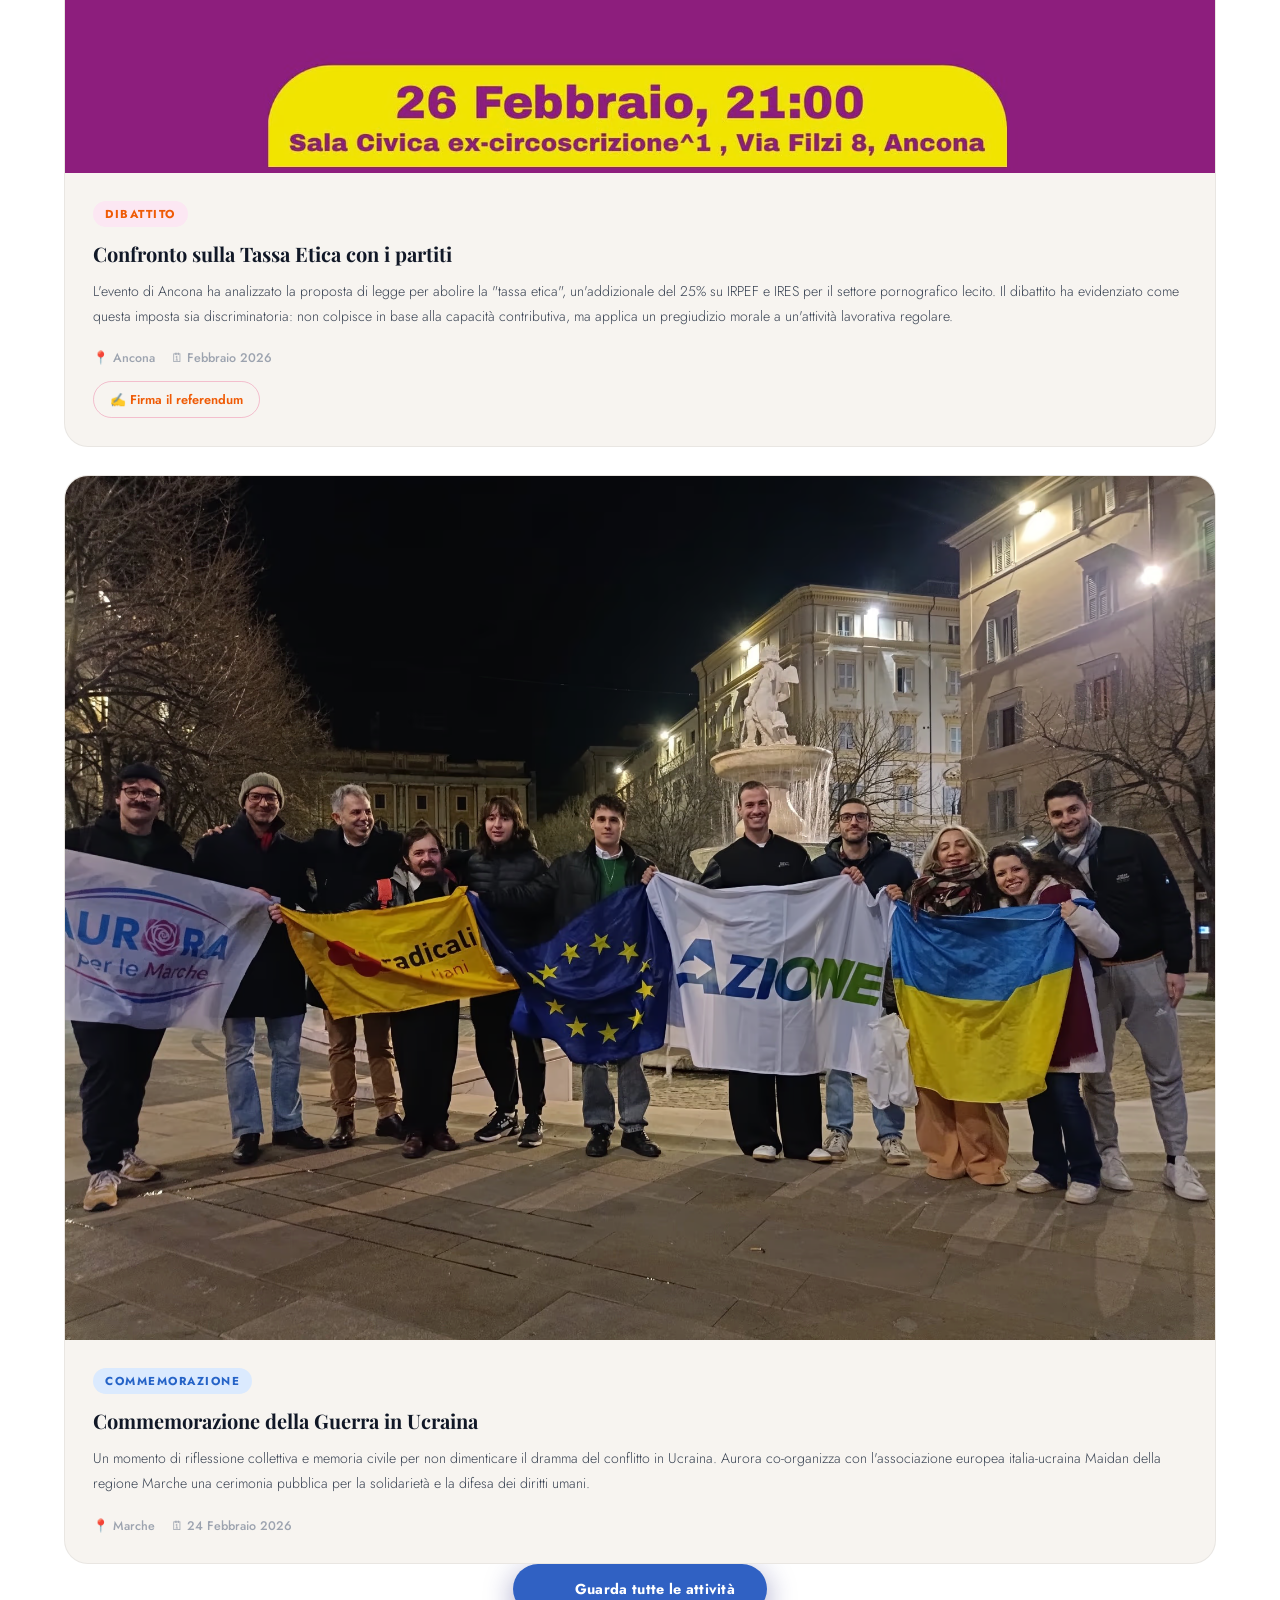
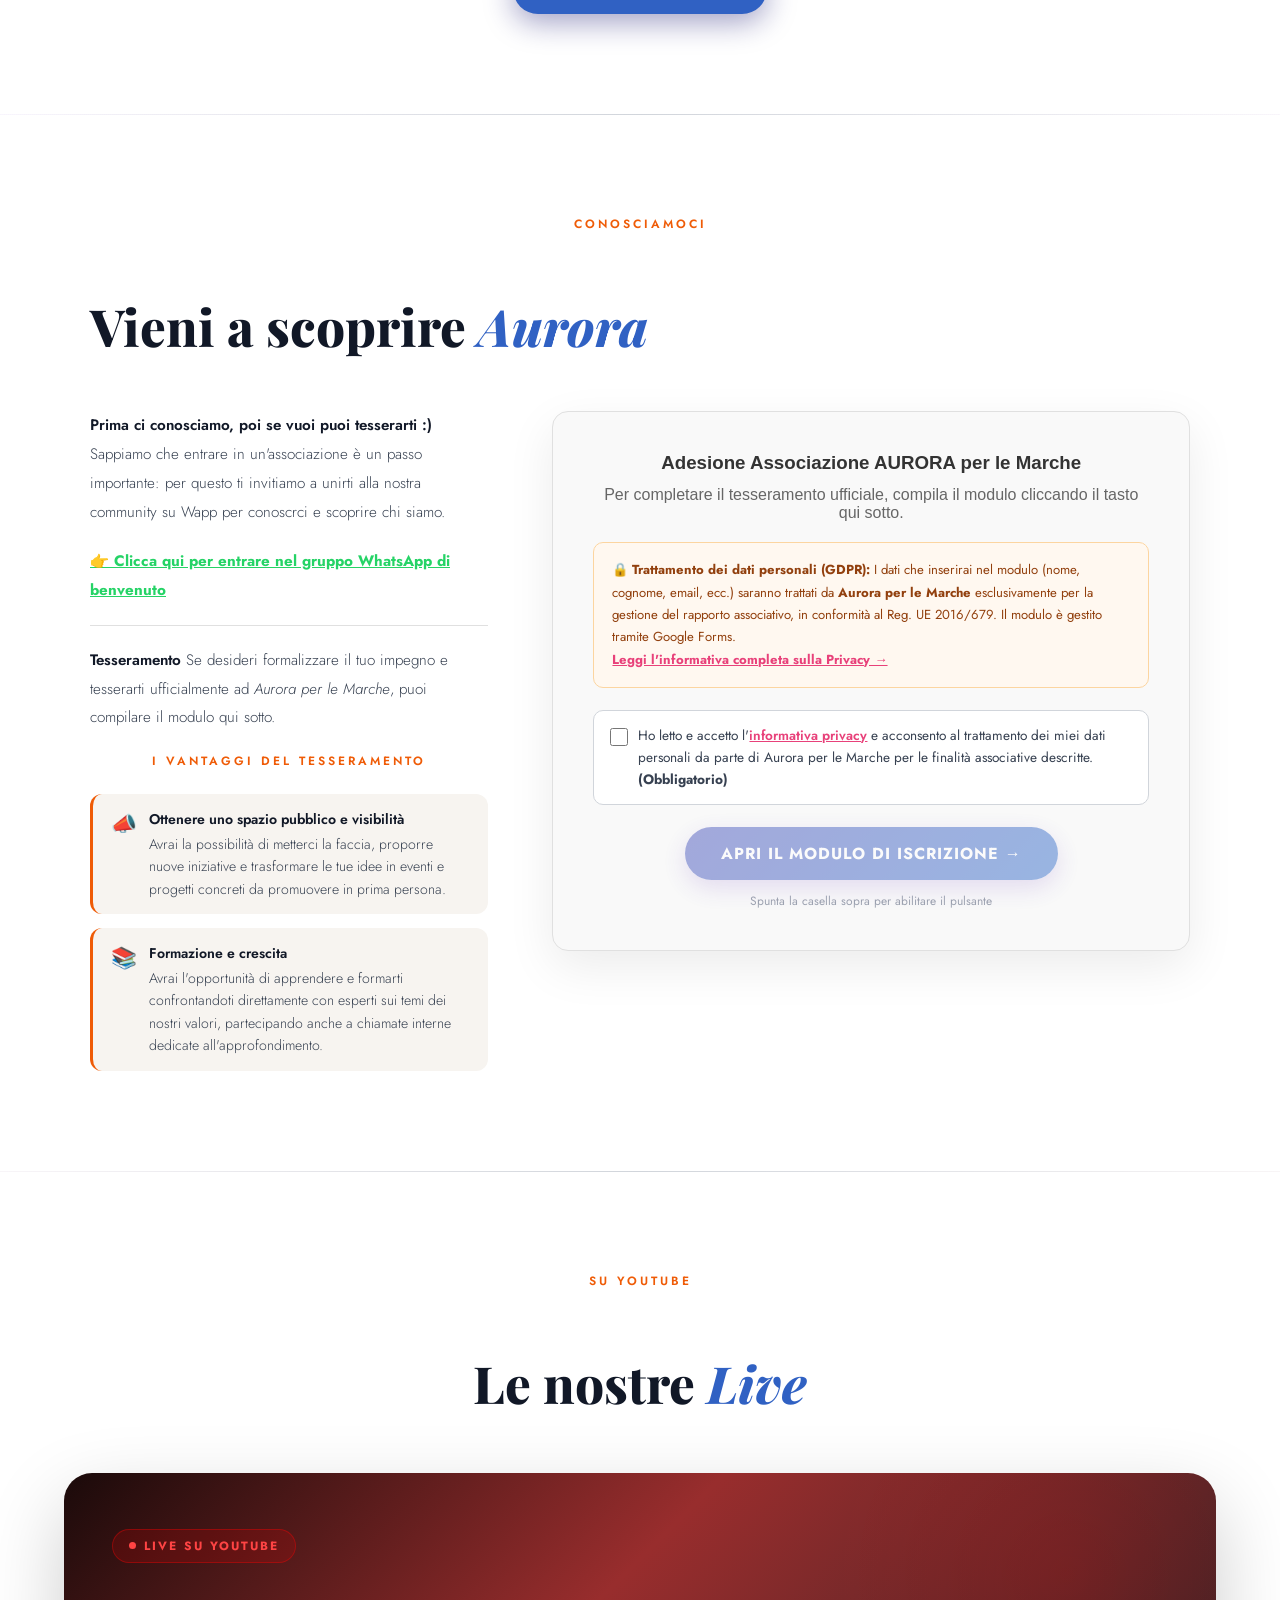
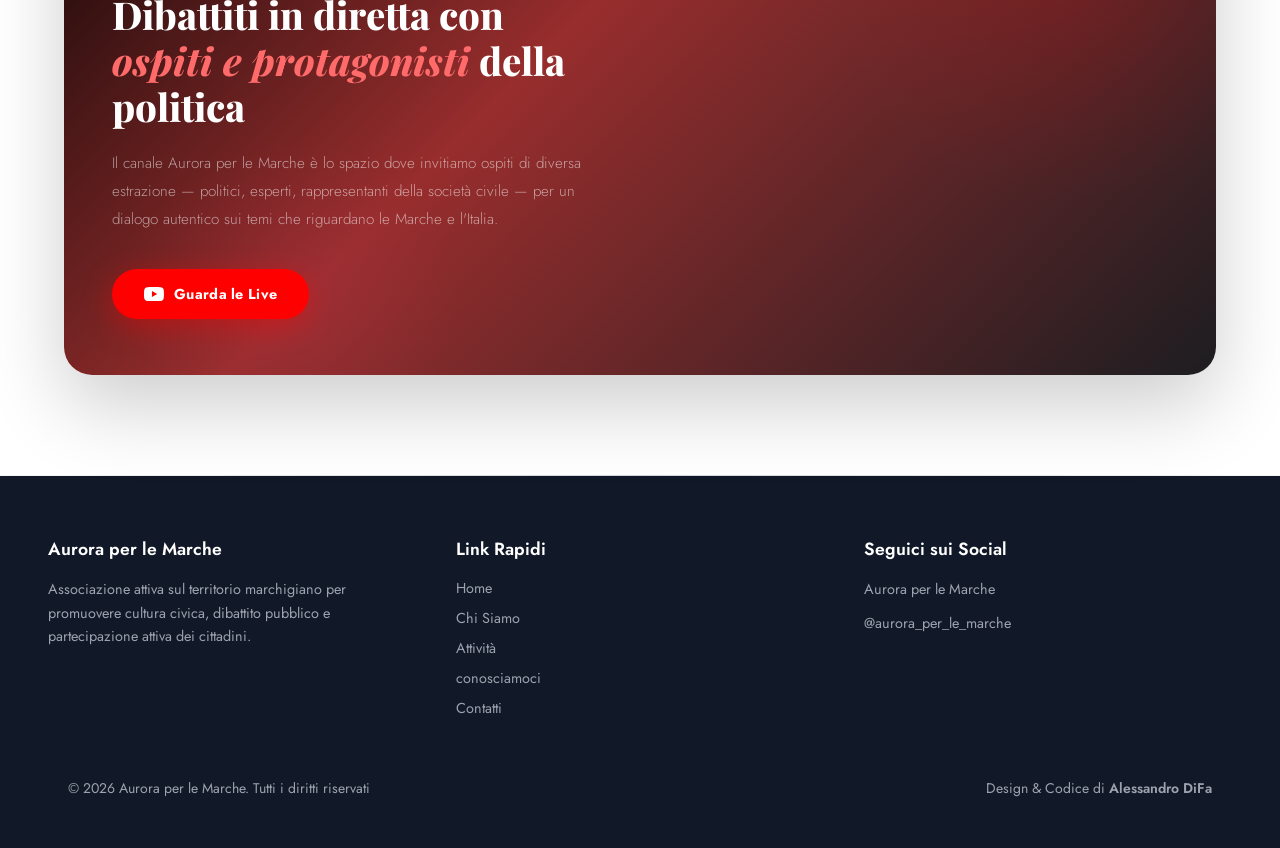
==== commit e8336969: "Add files via upload" ====
--- a/index.html
+++ b/index.html
@@ -118,7 +118,7 @@
 <nav class="navbar" aria-label="Navigazione principale">
   <a href="#home" class="nav-logo" aria-label="Aurora per le Marche – Home">
     <div class="logo-circle" aria-hidden="true">
-      <img src="img/logo-aurora-per-le-marche.jpg" alt="Logo di aurora">
+      <img src="img/aurora_per_le_marche_logo.jpg" alt="Logo di aurora">
     </div>
     <div class="nav-brand">Aurora <span>per le Marche</span></div>
   </a>
@@ -306,6 +306,18 @@
       <p>Giornalista, professore universitario di cinema, mass media e audiovisi all'Accademia di Belle Arti di Urbino. Appassionato ed esperto di Etiopia</p>
     </article>
 
+    <article class="board-card tesoriere">
+      <div class="board-avatar">
+        <img src="img/marco-simoni-direttivo-aurora.avif"
+             alt="Membro del Direttivo di Aurora per le Marche"
+             width="90" height="90"
+             onerror="this.outerHTML='👤'">
+      </div>
+      <span class="board-role">Tesoriere</span>
+      <h3>Marco Simoni</h3>
+      <p>IT manager d'azienda ed esponente attivo di Azione Marche, laureato in Ingegneria Informatica e dell'Automazione Industriale.</p>
+    </article>
+
   </div>
 
   <!-- DIVISORE -->
@@ -342,17 +354,7 @@
       <p>Originaria di Leopoli, in Ucraina, è responsabile dell'Associazione Europea Italia-Ucraina Maidan - Regione Marche. 🇺🇦</p>
     </article>
 
-    <article class="board-card-member">
-      <div class="board-avatar-sm">
-        <img src="img/marco-simoni-direttivo-aurora.avif"
-             alt="Membro del Direttivo di Aurora per le Marche"
-             width="72" height="72"
-             onerror="this.outerHTML='👤'">
-      </div>
-      <span class="member-role-label">Nel Direttivo</span>
-      <h4>Marco Simoni</h4>
-      <p>IT manager d'azienda ed esponente attivo di Azione Marche, laureato in Ingegneria Informatica e dell'Automazione Industriale.</p>
-    </article>
+
 
   <!--   <article class="board-card-member">
       <div class="board-avatar-sm">
@@ -372,24 +374,6 @@
 <hr class="section-divider">
 
 
-<!-- CHI SIAMO
-<section id="chi-siamo" aria-labelledby="chi-siamo-title">
-  <div class="section-label" aria-hidden="true">Chi Siamo</div>
-
-  <div class="chi-grid">
-    <div class="chi-text">
-      <h2 id="chi-siamo-title">Un'<em>aurora</em> di idee per le Marche</h2>
-      <p><strong>Aurora per le Marche</strong> nasce dall'idea di costruire uno spazio culturale e politico aperto ad Ancona e in tutta la regione, capace di aggregare sensibilità diverse attorno a valori condivisi: la nonviolenza, la democrazia, la laicità e il federalismo europeo.</p>
-      <p>Crediamo nel valore del dialogo civile, nella forza della cultura come strumento di cambiamento, e nell'importanza di affrontare le grandi questioni del nostro tempo — dall'ecologia alla giustizia sociale — con rigore, passione e spirito riformatore.</p>
-    </div>
-    <div>
-      <div class="vision-strip">
-        <p>"Aurora nasce dall'incontro tra Simone ed Emanuele nel 2024, dalla convinzione che il cambiamento culturale e politico nelle Marche debba partire dal basso, dalla società civile, dai cittadini."</p>
-      </div>
-    </div>
-  </div>
-</section>
--->
 
 <hr class="section-divider">
 
@@ -432,84 +416,87 @@
 
   </div>
 
-  <h2 id="attivita-title" style="text-align: center; width: 100%; margin-left: auto; margin-right: auto; margin-top: 5%;">
-    Le nostre <em>Attività</em> di maggiore rilievo
-  </h2>
-
-  <div class="activities-grid">
-
-    <article class="activity-card">
-      <img src="img/shock-settico-resta-48-ore-barella-civitanova.avif"
-           alt="Choc settico, 70enne per 48 ore in barella al pronto soccorso">
-
-      <div class="activity-body">
-        <span class="activity-tag tag-evento">Tematica</span>
-        <h3>La denuncia di Aurora per le Marche: "sistema sanitario al collasso"</h3>
-        <p>
-          Abbiamo reso pubblica la testimonianza dei familiari di una donna di circa settant'anni, rimasta oltre 48 ore su una barella al pronto soccorso di Civitanova Marche, senza un posto letto disponibile in tutta la regione.
-          <br><br>
-          La notizia è stata ripresa da decine di testate, ben oltre i confini regionali. È un segnale: quando si denuncia con chiarezza, la gente riconosce la propria esperienza e risponde.
-        </p>
-        <div class="activity-meta">
-          <span>📍 Civitanova Marche</span>
-          <span>🗓 19/ 20 Maggio 2026</span>
-        </div>
-        <a href="attivita-singola-malasanità-civitanova.html" target="_blank" rel="noopener" class="btn-outline">
-          🗞️ Leggi l'articolo completo
-        </a>
-      </div>
-    </article>
-
-    <article class="activity-card">
-      <img src="img/evento-tassa-etica-auora-ancona.avif"
-           alt="Dibattito Aurora per le Marche sulla tassa etica ad Ancona, febbraio 2026">
-
-      <div class="activity-body">
-        <span class="activity-tag tag-dibattito">Dibattito</span>
-        <h3>Confronto sulla Tassa Etica con i partiti</h3>
-        <p>
-          L'evento di Ancona ha analizzato la proposta di legge per abolire la "tassa etica", un'addizionale del 25% su IRPEF e IRES per il settore pornografico lecito. Il dibattito ha evidenziato come questa imposta sia discriminatoria: non colpisce in base alla capacità contributiva, ma applica un pregiudizio morale a un'attività lavorativa regolare.
-        </p>
-        <div class="activity-meta">
-          <span>📍 Ancona</span>
-          <span>🗓 Febbraio 2026</span>
-        </div>
-        <a href="https://firmereferendum.giustizia.it/referendum/open/dettaglio-open/5600018"
-           target="_blank" rel="noopener noreferrer" class="activity-link"
-           aria-label="Firma il referendum per abolire la tassa etica sul portale del Ministero della Giustizia">
-          ✍️ Firma il referendum
-        </a>
-      </div>
-    </article>
-
-    <article class="activity-card">
-      <img src="img/ucraina-commemorazione-ancona.avif"
-           alt="Commemorazione del conflitto in Ucraina Co-organizzato da Aurora per le Marche, 24 febbraio 2026">
-
-      <div class="activity-body">
-        <span class="activity-tag tag-commemorazione">Commemorazione</span>
-        <h3>Commemorazione della Guerra in Ucraina</h3>
-        <p>
-          Un momento di riflessione collettiva e memoria civile per non dimenticare il dramma del conflitto in Ucraina. Aurora co-organizza con l'associazione europea italia-ucraina Maidan della regione Marche una cerimonia pubblica per la solidarietà e la difesa dei diritti umani.
-        </p>
-        <div class="activity-meta">
-          <span>📍 Marche</span>
-          <span>🗓 24 Febbraio 2026</span>
-        </div>
-      </div>
-    </article>
-
-    <br>
-  </div>
-
-  <a href="attivita.html"
-     target="_blank" rel="noopener noreferrer"
-     class="btn-attivita"
-     aria-label="Guarda tutte le attività di Auora per le marche">
-    <svg viewBox="0 0 24 24" fill="currentColor" aria-hidden="true">
-    </svg>
-    Guarda tutte le attività
-  </a>
+<h2 id="attivita-title" style="text-align: center; width: 100%; margin-left: auto; margin-right: auto; margin-top: 5%;">
+  Le nostre <em>Attività</em> di maggiore rilievo
+</h2>
+ 
+<div class="activities-grid">
+ 
+  <!-- Card in evidenza (aggiunta la classe activity-card--featured) -->
+  <article class="activity-card activity-card--featured">
+    <img src="img/shock-settico-resta-48-ore-barella-civitanova.avif"
+         alt="Choc settico, 70enne per 48 ore in barella al pronto soccorso">
+ 
+    <div class="activity-body">
+      <span class="activity-tag tag-evento">Tematica</span>
+      <h3>La denuncia di Aurora per le Marche: "sistema sanitario al collasso"</h3>
+      <p>
+        Abbiamo reso pubblica la testimonianza dei familiari di una donna di circa settant'anni, rimasta oltre 48 ore su una barella al pronto soccorso di Civitanova Marche, senza un posto letto disponibile in tutta la regione.
+        <br><br>
+        La notizia è stata ripresa da decine di testate, ben oltre i confini regionali. È un segnale: quando si denuncia con chiarezza, la gente riconosce la propria esperienza e risponde.
+      </p>
+      <div class="activity-meta">
+        <span>📍 Civitanova Marche</span>
+        <span>🗓 19/ 20 Maggio 2026</span>
+      </div>
+      <a href="attivita-singola-malasanità-civitanova.html" target="_blank" rel="noopener" class="btn-outline">
+        🗞️ Leggi l'articolo completo
+      </a>
+    </div>
+  </article>
+ 
+  <article class="activity-card">
+    <img src="img/evento-tassa-etica-auora-ancona.avif"
+         alt="Dibattito Aurora per le Marche sulla tassa etica ad Ancona, febbraio 2026">
+ 
+    <div class="activity-body">
+      <span class="activity-tag tag-dibattito">Dibattito</span>
+      <h3>Confronto sulla Tassa Etica con i partiti</h3>
+      <p>
+        L'evento di Ancona ha analizzato la proposta di legge per abolire la "tassa etica", un'addizionale del 25% su IRPEF e IRES per il settore pornografico lecito. Il dibattito ha evidenziato come questa imposta sia discriminatoria: non colpisce in base alla capacità contributiva, ma applica un pregiudizio morale a un'attività lavorativa regolare.
+      </p>
+      <div class="activity-meta">
+        <span>📍 Ancona</span>
+        <span>🗓 Febbraio 2026</span>
+      </div>
+      <a href="https://firmereferendum.giustizia.it/referendum/open/dettaglio-open/5600018"
+         target="_blank" rel="noopener noreferrer" class="activity-link"
+         aria-label="Firma il referendum per abolire la tassa etica sul portale del Ministero della Giustizia">
+        ✍️ Firma il referendum
+      </a>
+    </div>
+  </article>
+ 
+  <article class="activity-card">
+    <img src="img/ucraina-commemorazione-ancona.avif"
+         alt="Commemorazione del conflitto in Ucraina Co-organizzato da Aurora per le Marche, 24 febbraio 2026">
+ 
+    <div class="activity-body">
+      <span class="activity-tag tag-commemorazione">Commemorazione</span>
+      <h3>Commemorazione della Guerra in Ucraina</h3>
+      <p>
+        Un momento di riflessione collettiva e memoria civile per non dimenticare il dramma del conflitto in Ucraina. Aurora co-organizza con l'associazione europea italia-ucraina Maidan della regione Marche una cerimonia pubblica per la solidarietà e la difesa dei diritti umani.
+      </p>
+      <div class="activity-meta">
+        <span>📍 Marche</span>
+        <span>🗓 24 Febbraio 2026</span>
+      </div>
+    </div>
+  </article>
+ 
+  <!-- rimosso il <br>: dentro una grid diventava una cella vuota -->
+</div>
+ 
+<a href="attivita.html"
+   target="_blank" rel="noopener noreferrer"
+   class="btn-attivita"
+   aria-label="Guarda tutte le attività di Aurora per le Marche">
+  <svg viewBox="0 0 24 24" fill="currentColor" aria-hidden="true">
+  </svg>
+  Guarda tutte le attività
+</a>
+ 
+
 </section>
 
 <hr class="section-divider">
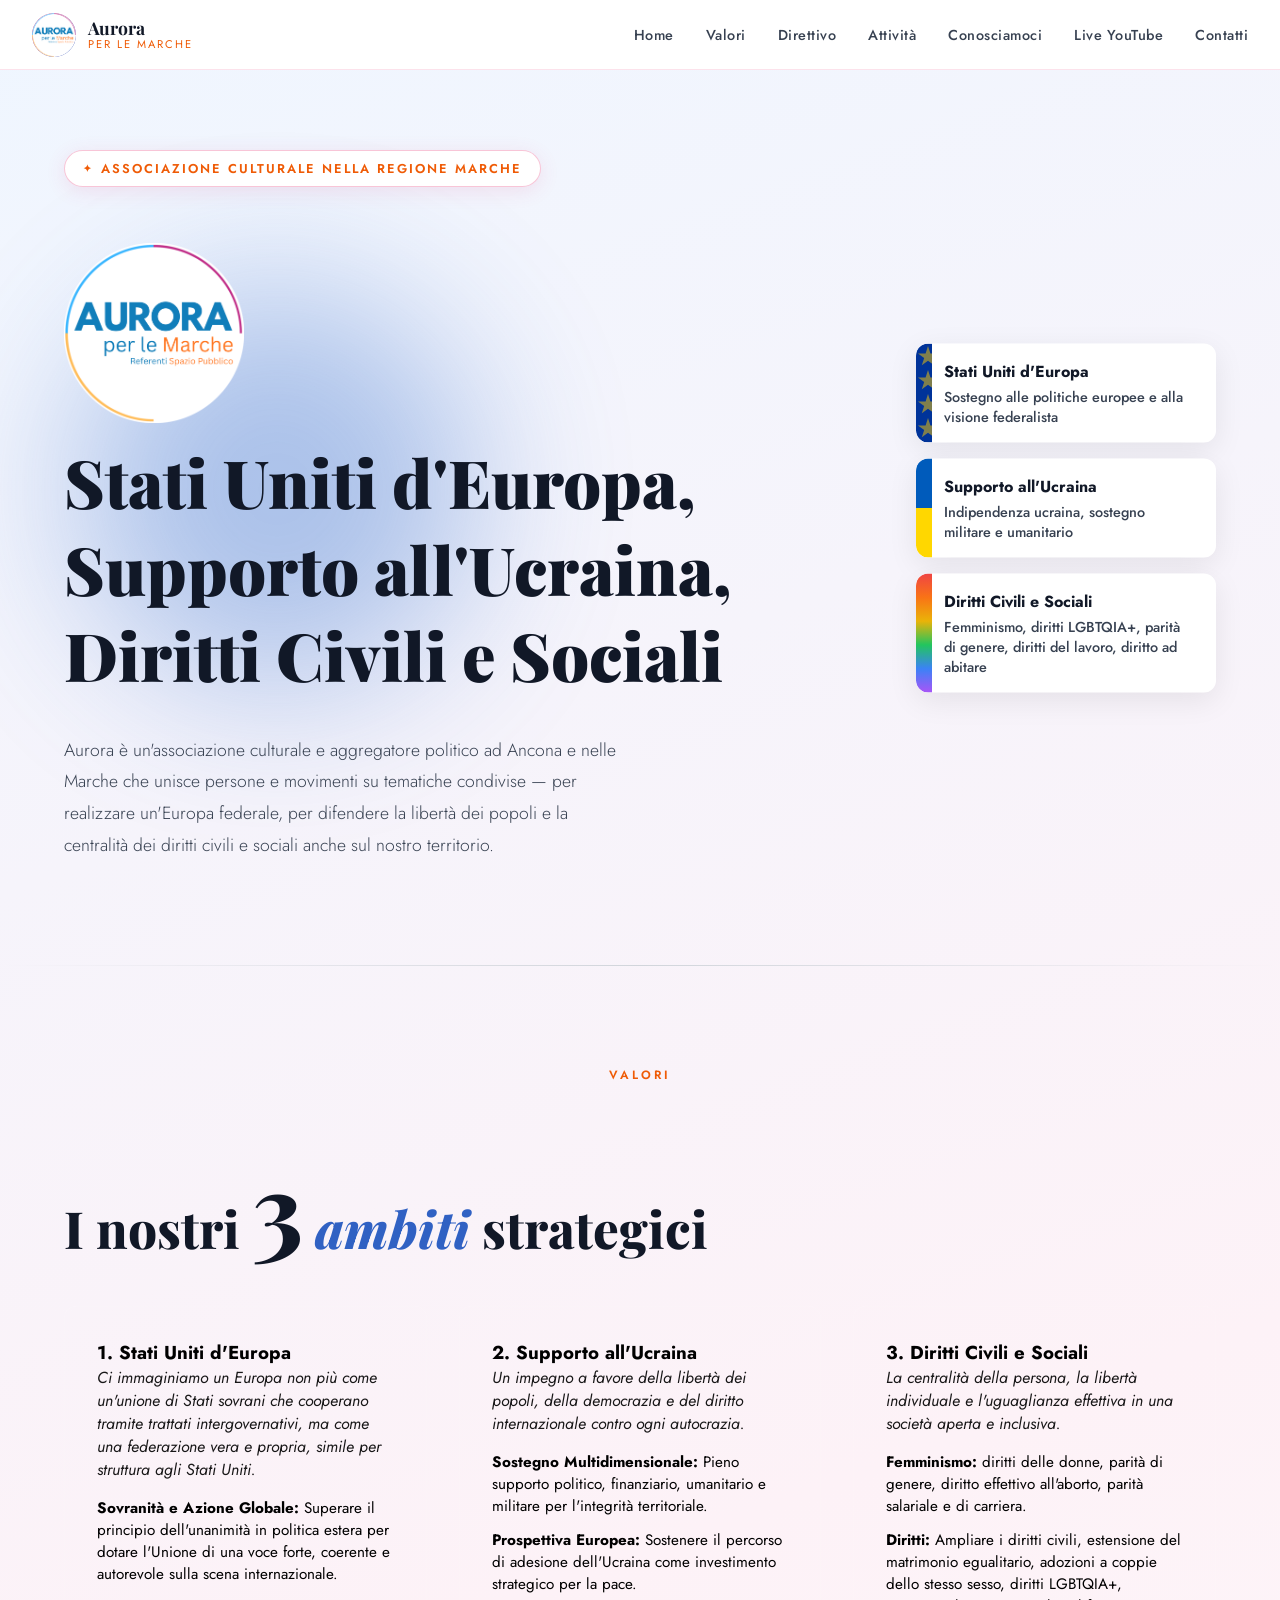
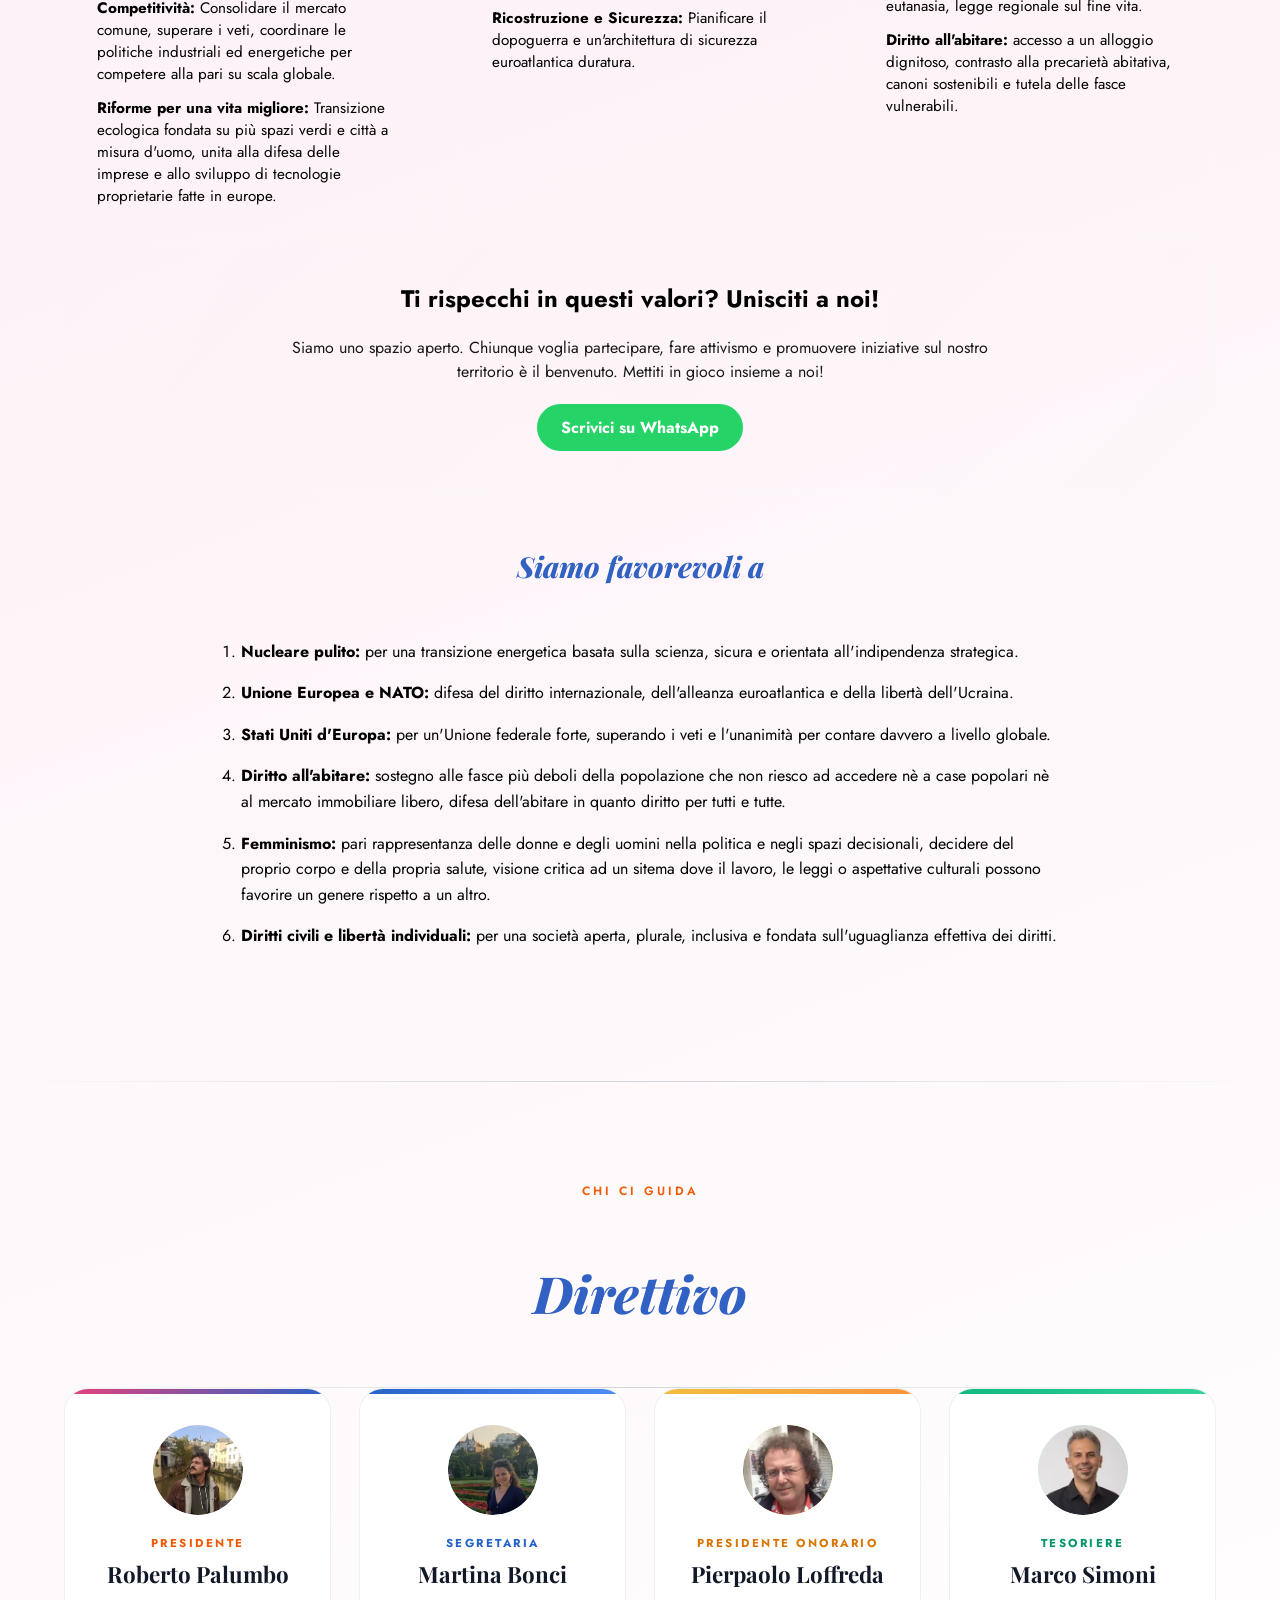
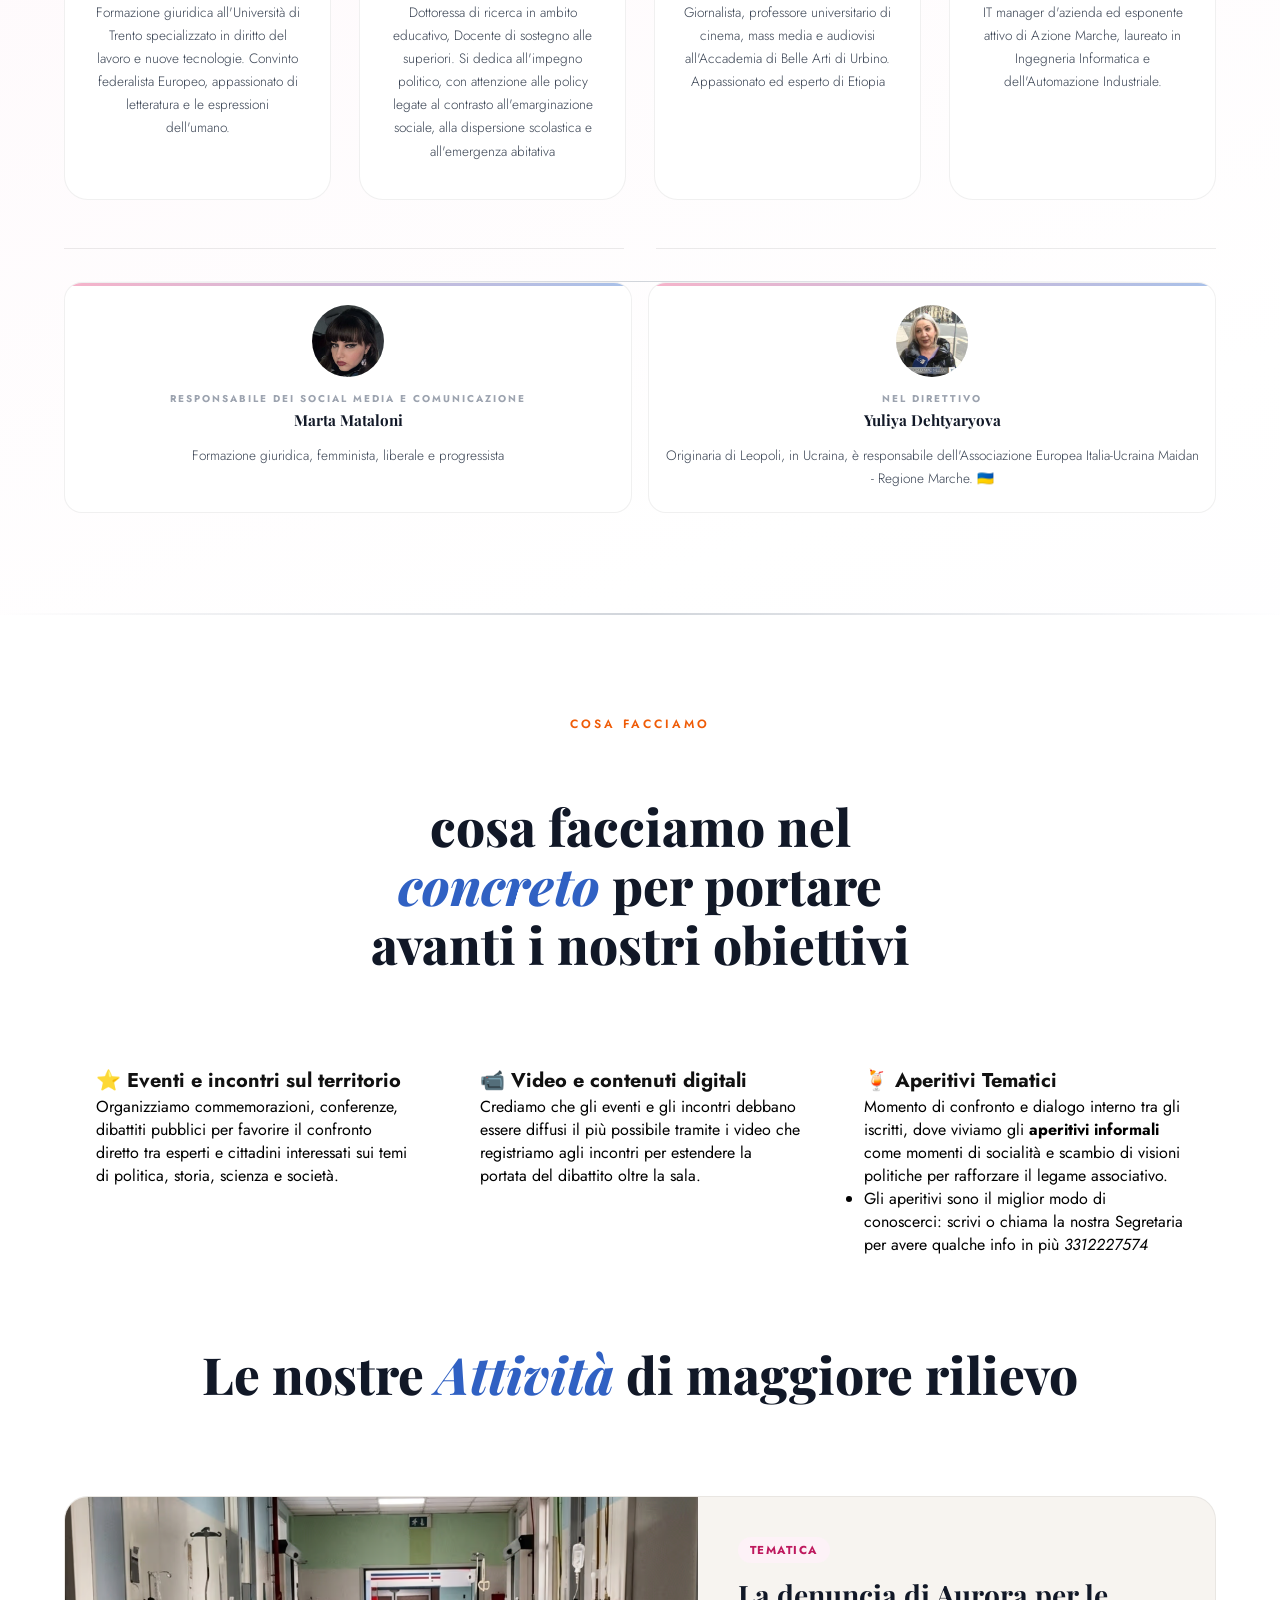
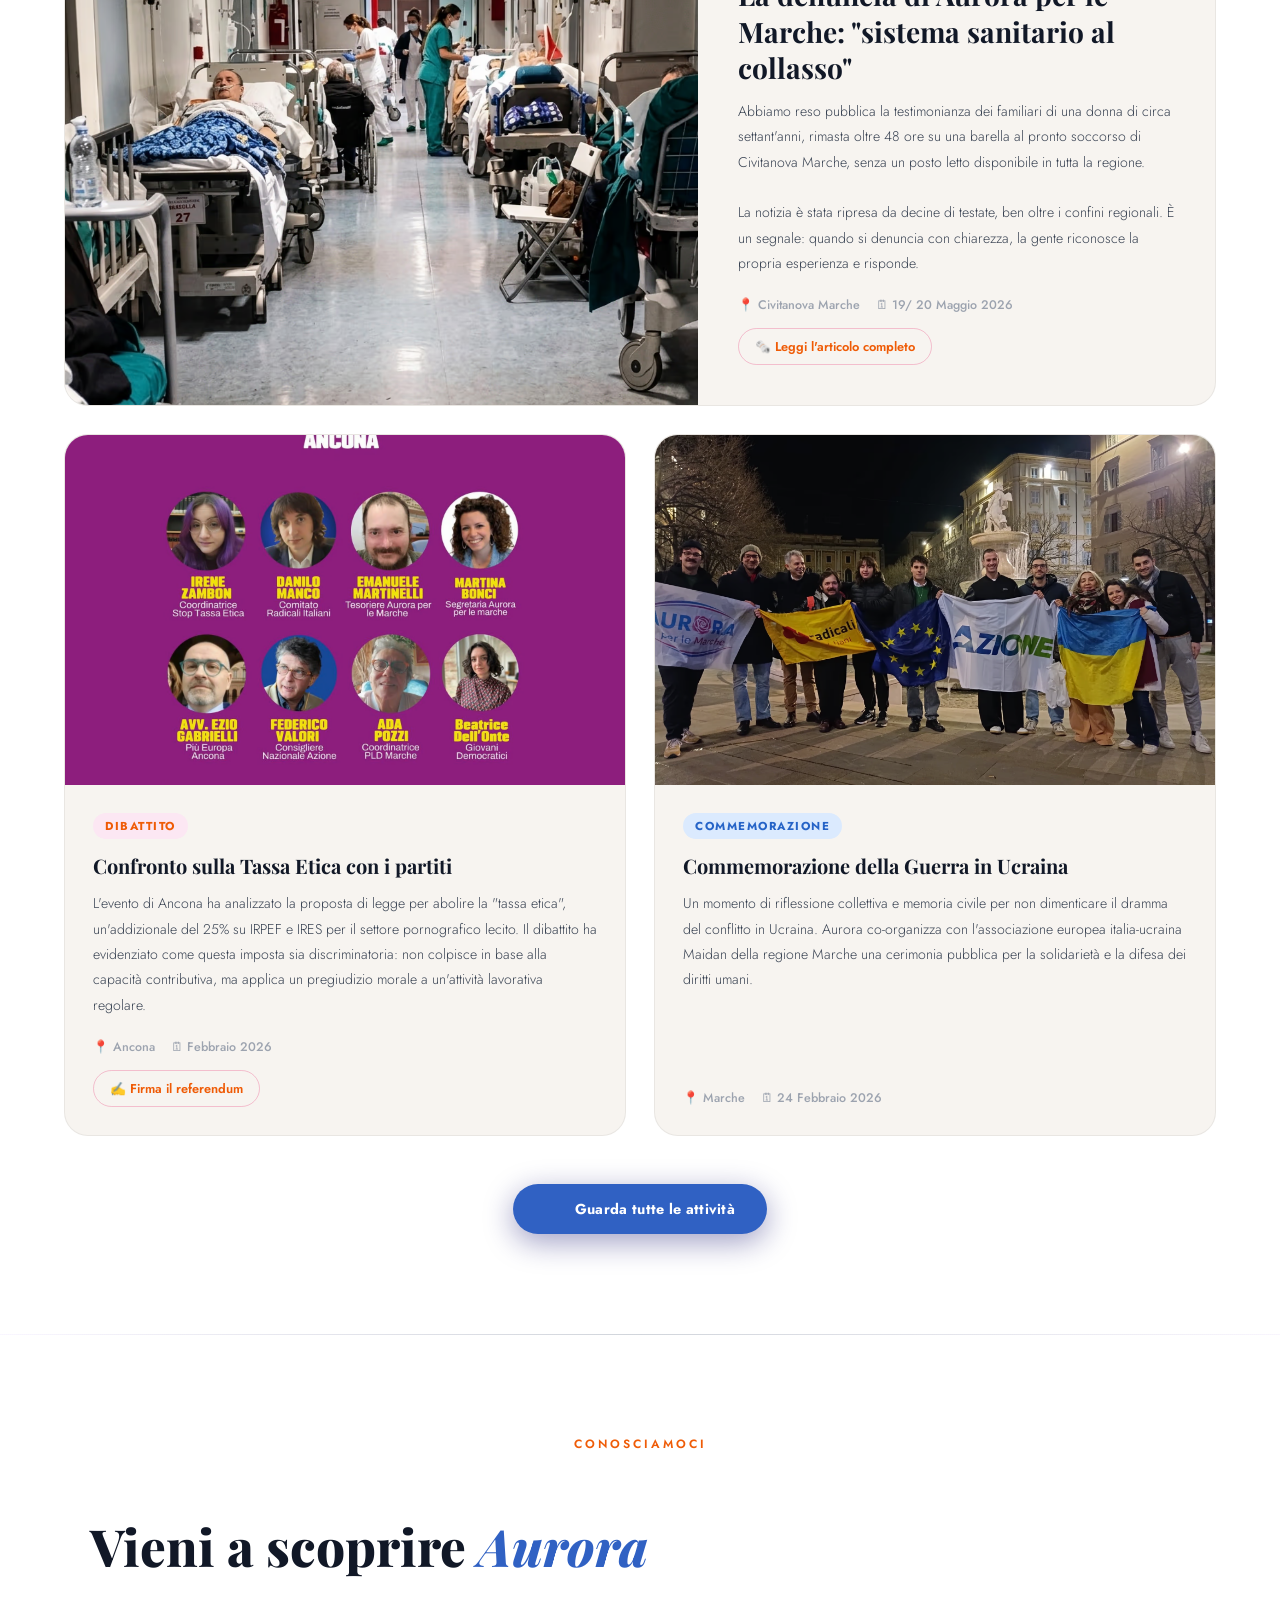
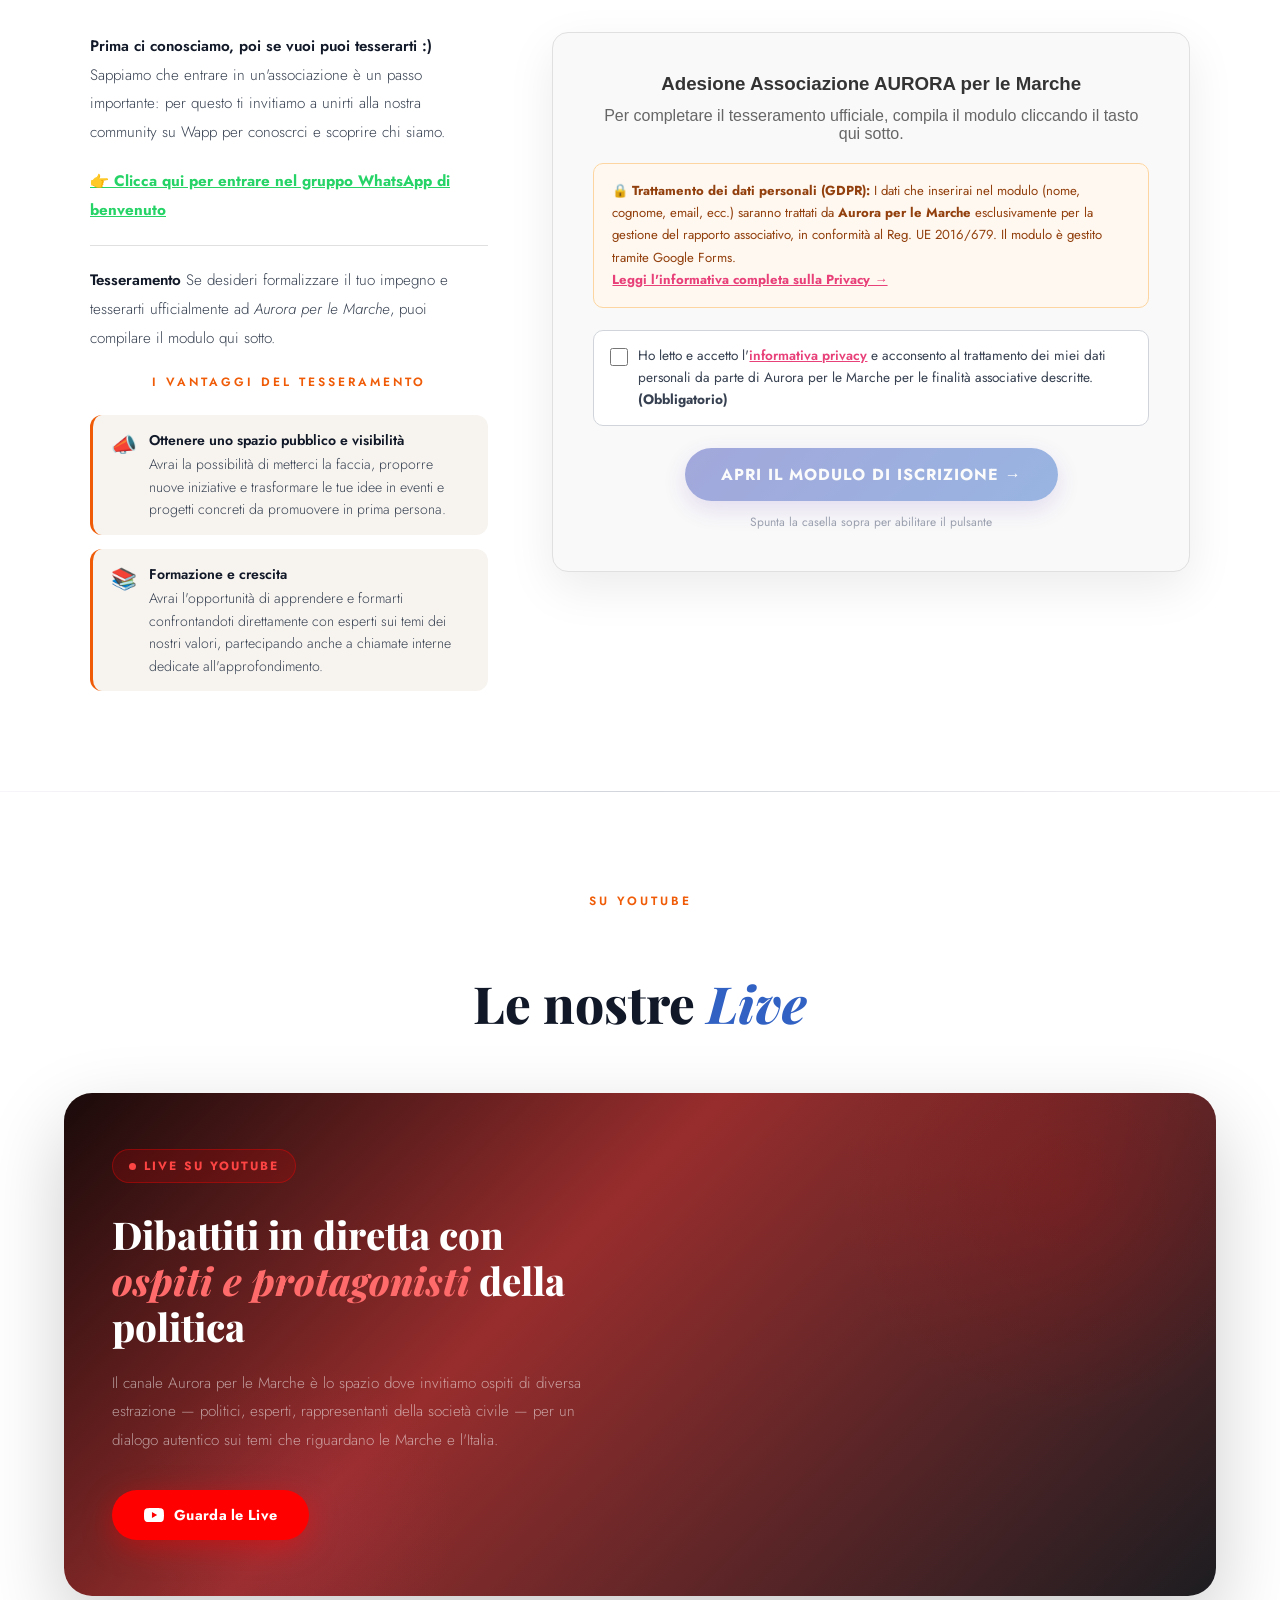
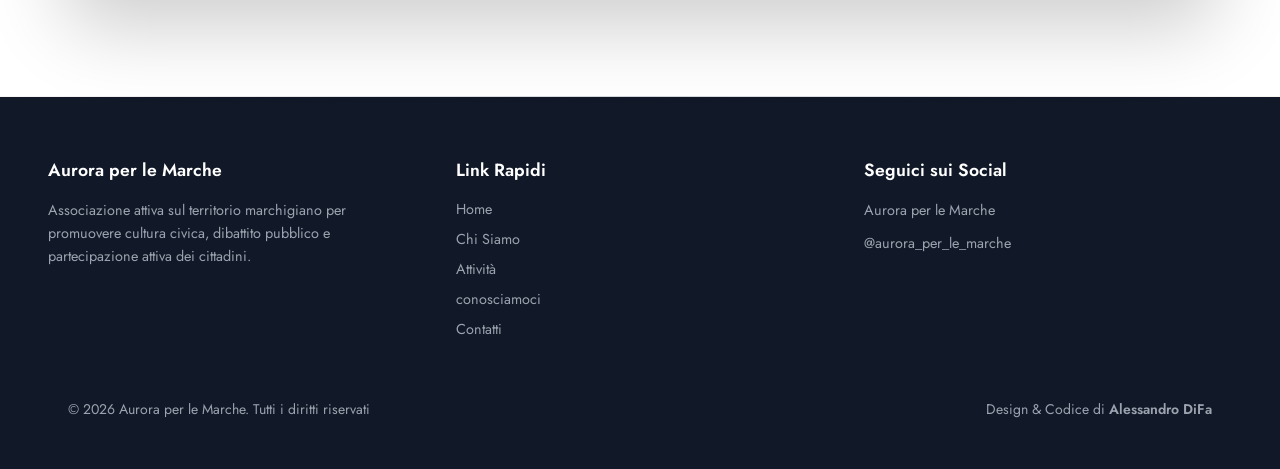
==== commit 4b3ceadb: "Add files via upload" ====
--- a/index.html
+++ b/index.html
@@ -76,6 +76,15 @@
     h1 { white-space: normal !important; overflow-wrap: break-word; }
     .navbar { -webkit-backdrop-filter: blur(12px); }
 
+    /* Logo tra l'etichetta e il titolo (multiply = il bianco del jpg sparisce sullo sfondo) */
+    .hero-logo {
+      display: block; width: 180px; height: auto; margin: 1.5rem 0 1rem;
+      mix-blend-mode: multiply;
+    }
+    @media (max-width: 900px) {
+      .hero-logo { width: 130px; margin: 1.25rem 0 .75rem; }
+    }
+
     @media (max-width: 900px) {
       /* Hamburger */
       .menu-toggle {
@@ -150,7 +159,8 @@
   <div class="orb2 hero-orb" aria-hidden="true"></div>
 
   <div class="hero-content">
-    <div class="hero-tag" aria-hidden="true">Associazione Culturale · Marche</div>
+    <div class="hero-tag" aria-hidden="true">Associazione Culturale nella regione Marche</div>
+    <img class="hero-logo" src="img/aurora_per_le_marche_logo.jpg" alt="Logo Aurora per le Marche" width="180" height="180">
     <h1>Stati Uniti d'Europa,<br>Supporto all'Ucraina,<br>Diritti Civili e Sociali</h1>
     <p class="hero-desc">
       Aurora è un'associazione culturale e aggregatore politico ad Ancona e nelle Marche che unisce persone e movimenti su tematiche condivise — per realizzare un'Europa federale, per difendere la libertà dei popoli e la centralità dei diritti civili e sociali anche sul nostro territorio.
--- a/style.css
+++ b/style.css
@@ -641,6 +641,7 @@
 
 
 /* ---------- 6. ATTIVITÀ ---------- */
+/* ---------- 6. ATTIVITÀ ---------- */
 #attivita {
   background: white;
 }
@@ -650,14 +651,18 @@
   margin-bottom: 60px;
 }
 
+/* BENTO: 2 colonne, la prima card occupa tutta la riga */
 .activities-grid {
   display: grid;
+  grid-template-columns: repeat(2, 1fr);
   gap: 28px;
   max-width: 1200px;
   margin: 8% auto 0;
 }
 
 .activity-card {
+  display: flex;
+  flex-direction: column;
   overflow: hidden;
   background: var(--soft);
   border: 1px solid rgba(0, 0, 0, 0.06);
@@ -670,15 +675,47 @@
   box-shadow: 0 20px 50px rgba(0, 0, 0, 0.1);
 }
 
+/* BENTO: immagini tagliate alla stessa proporzione */
 .activity-card img {
   display: block;
-  max-width: 100%;
-  height: auto;
-  margin: 0 auto;
+  width: 100%;
+  aspect-ratio: 16 / 10;
+  object-fit: cover;
 }
 
 .activity-body {
+  flex: 1;
+  display: flex;
+  flex-direction: column;
+  align-items: flex-start;
   padding: 28px;
+}
+
+/* BENTO: card in evidenza, tutta la larghezza con immagine a sinistra.
+   Si attiva con la classe activity-card--featured, oppure in automatico
+   sulla prima card se non vuoi toccare l'HTML. */
+.activity-card--featured,
+.activities-grid > .activity-card:first-child {
+  grid-column: 1 / -1;
+  flex-direction: row;
+}
+
+.activity-card--featured img,
+.activities-grid > .activity-card:first-child img {
+  width: 55%;
+  aspect-ratio: auto;
+  min-height: 100%;
+}
+
+.activity-card--featured .activity-body,
+.activities-grid > .activity-card:first-child .activity-body {
+  justify-content: center;
+  padding: 40px;
+}
+
+.activity-card--featured h3,
+.activities-grid > .activity-card:first-child h3 {
+  font-size: clamp(1.4rem, 2.2vw, 1.9rem);
 }
 
 .activity-tag {
@@ -713,14 +750,21 @@
   color: var(--mid);
 }
 
+/* BENTO: meta e bottone spinti in fondo, così le card affiancate sono allineate */
 .activity-meta {
   display: flex;
   flex-wrap: wrap;
   align-items: center;
   gap: 16px;
+  margin-top: auto;
   font-size: 0.78rem;
   font-weight: 500;
   color: #9ca3af;
+}
+
+.activity-card--featured .activity-meta,
+.activities-grid > .activity-card:first-child .activity-meta {
+  margin-top: 0;
 }
 
 .activity-meta span {
@@ -753,13 +797,18 @@
   color: white;
 }
 
+/* BENTO: elimina la cella vuota creata dal <br> dentro la griglia */
+.activities-grid > br {
+  display: none;
+}
+
 /* Bottone "Guarda tutte le attività" */
 .btn-attivita {
   display: flex;
   align-items: center;
   gap: 10px;
   width: fit-content;
-  margin: 0 auto;
+  margin: 48px auto 0;
   padding: 15px 32px;
   background: #3061c3;
   border-radius: 50px;
@@ -784,6 +833,27 @@
   height: 20px;
   flex-shrink: 0;
 }
+
+/* BENTO: responsive */
+@media (max-width: 900px) {
+  .activity-card--featured,
+  .activities-grid > .activity-card:first-child {
+    flex-direction: column;
+  }
+
+  .activity-card--featured img,
+  .activities-grid > .activity-card:first-child img {
+    width: 100%;
+    aspect-ratio: 16 / 9;
+    min-height: 0;
+  }
+
+  .activity-card--featured .activity-body,
+  .activities-grid > .activity-card:first-child .activity-body {
+    padding: 28px;
+  }
+}
+
 
 
 /* ---------- 7. LIVE YOUTUBE ---------- */
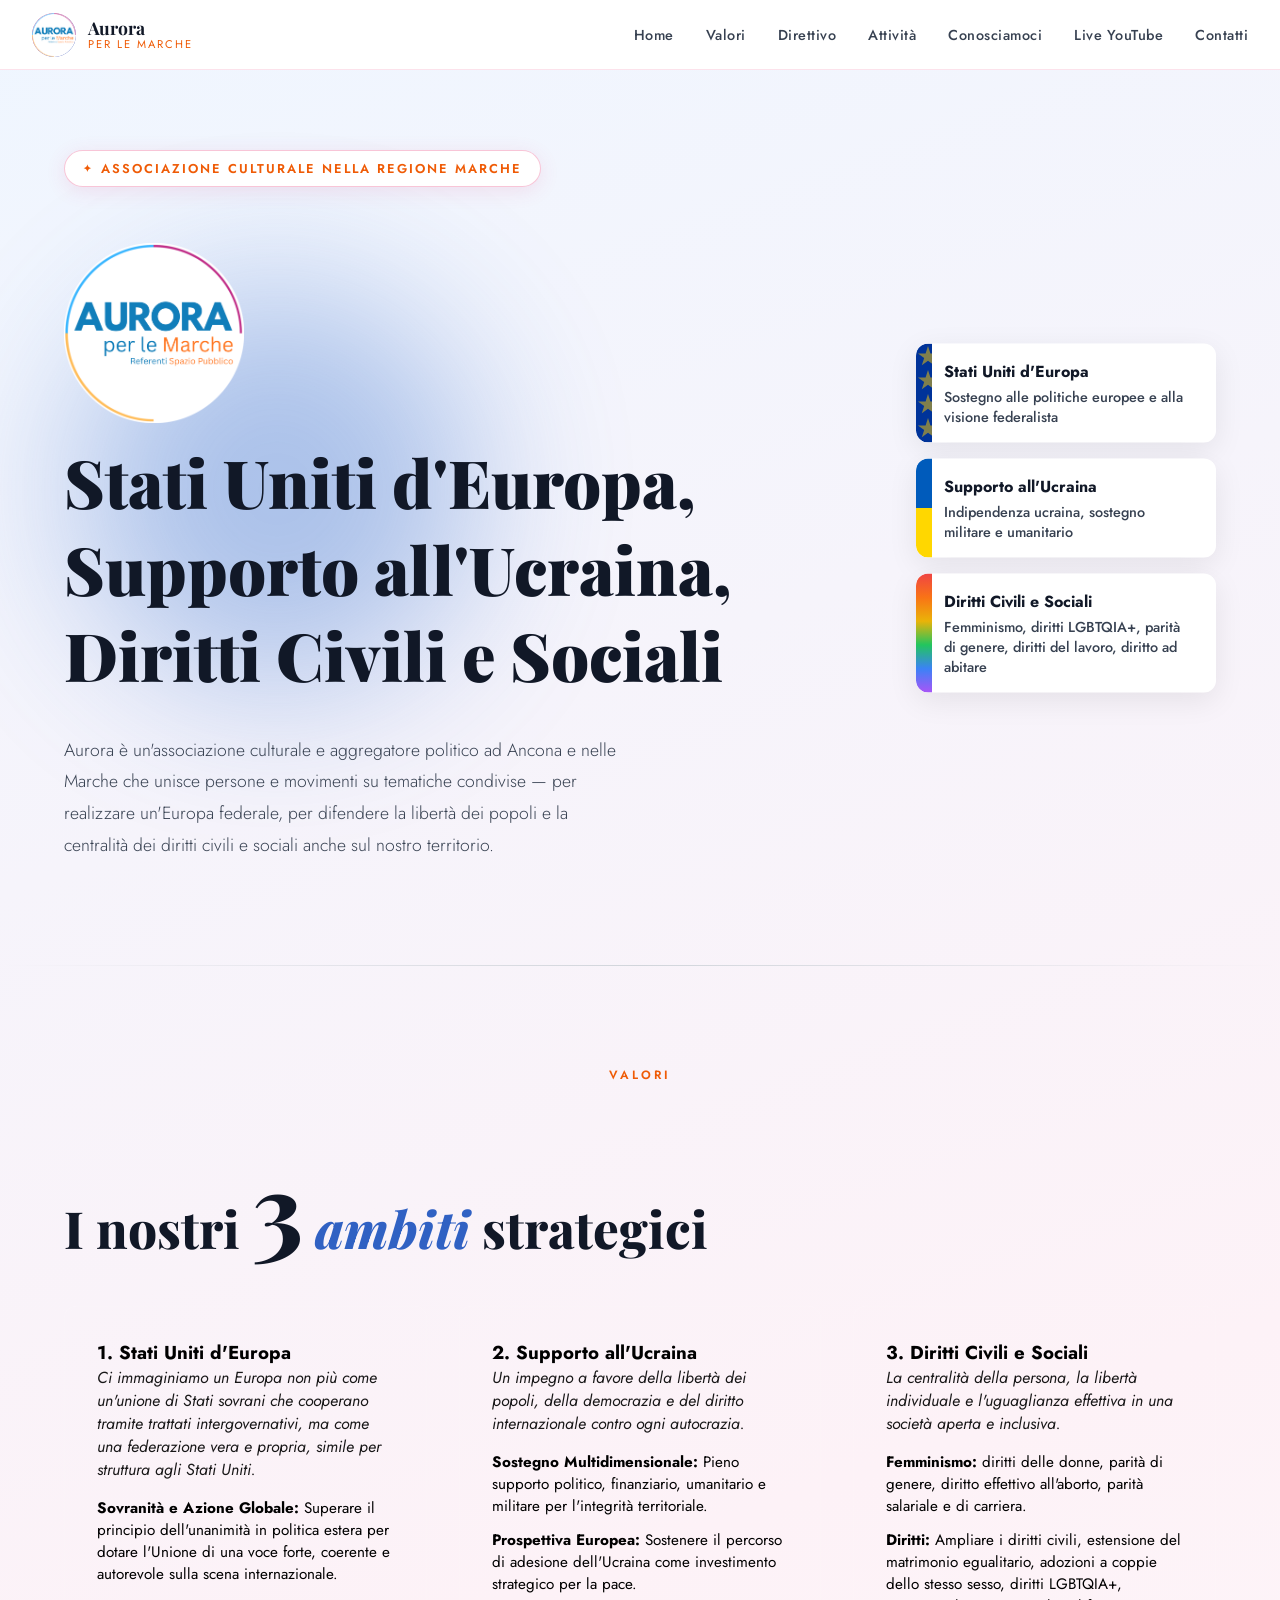
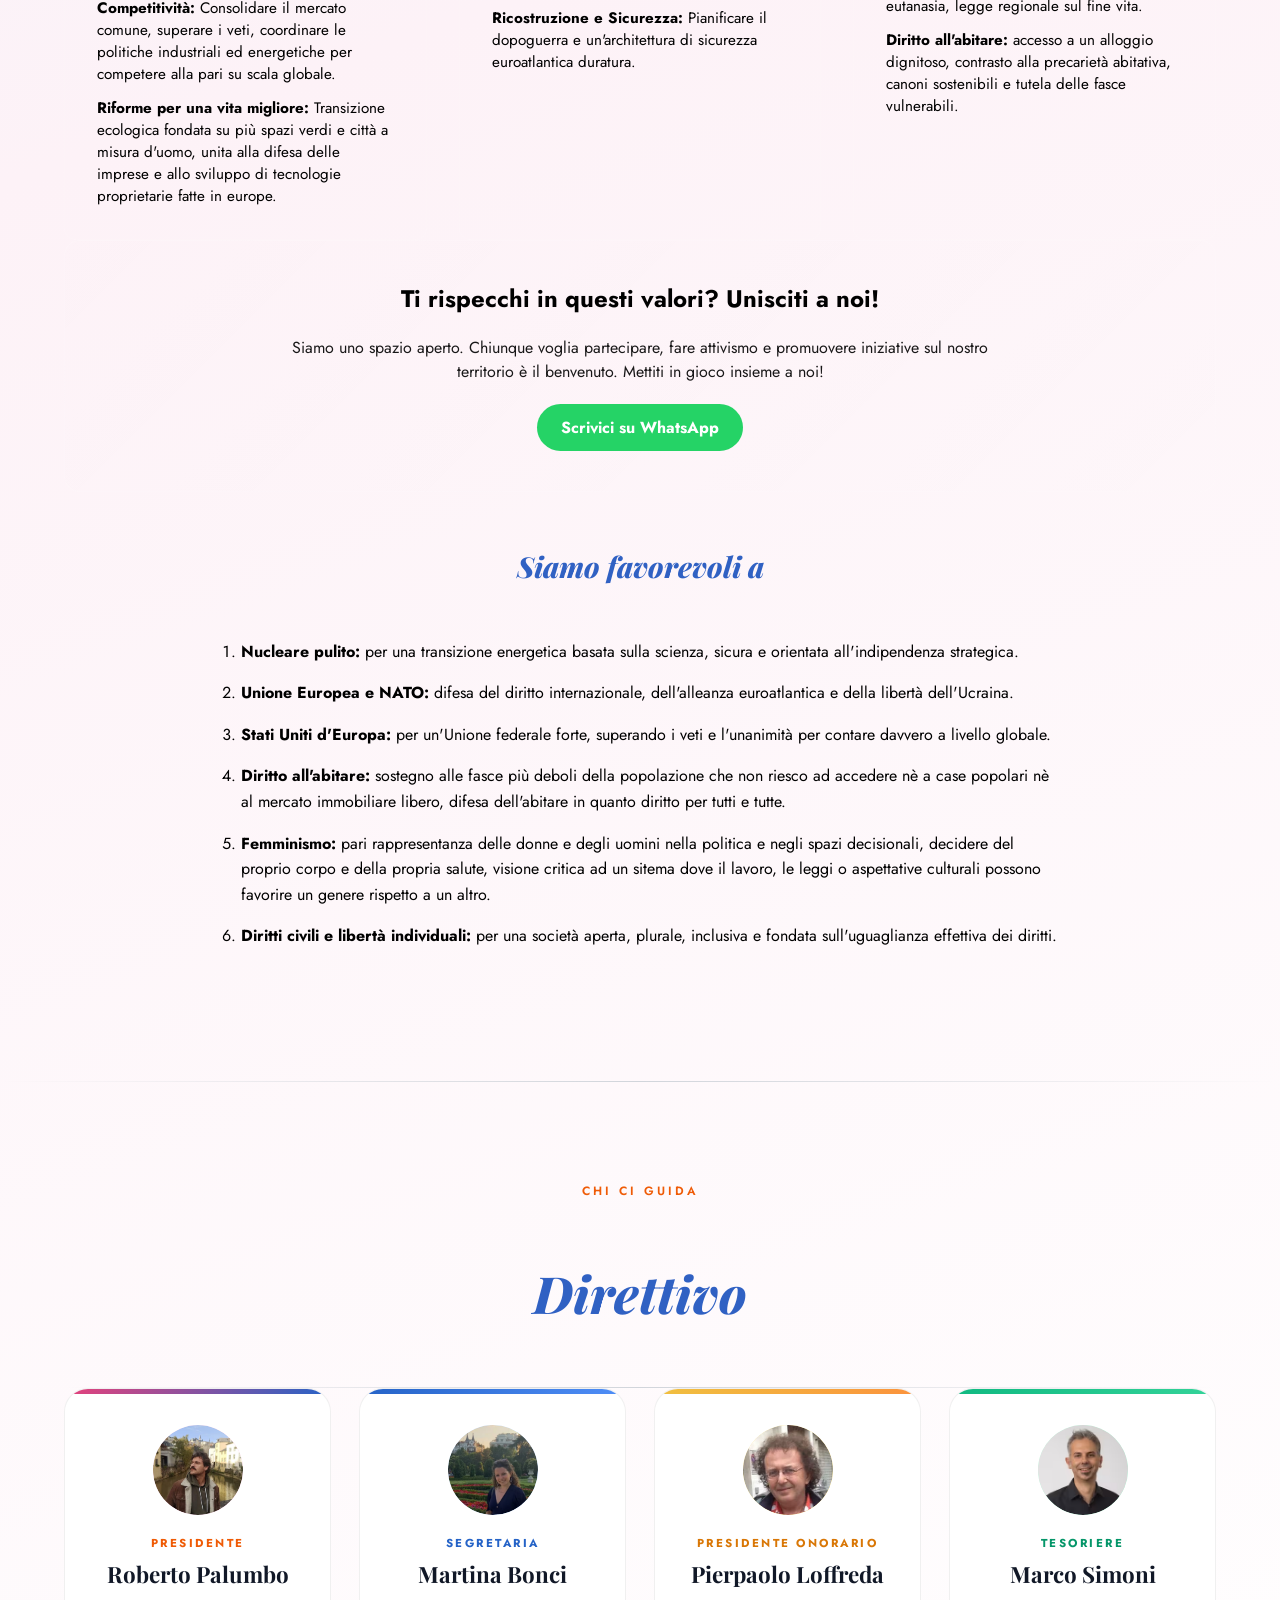
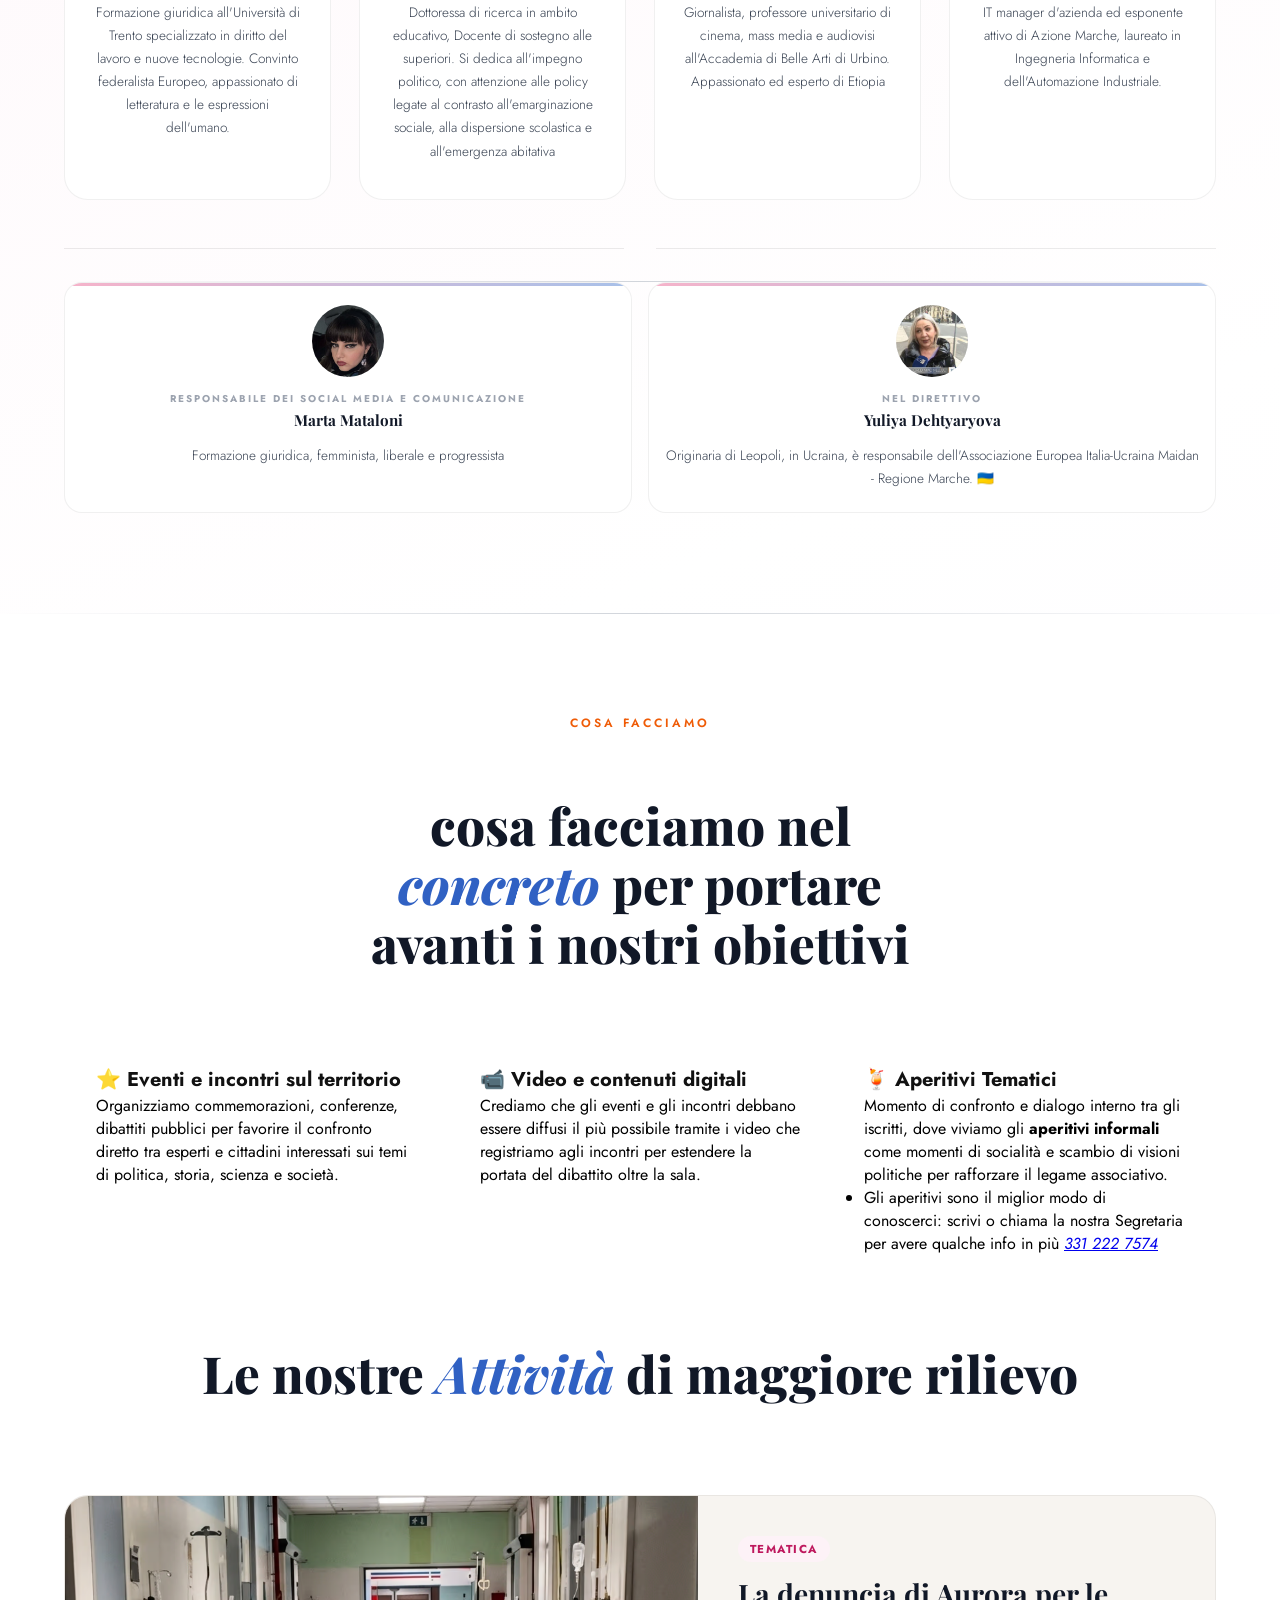
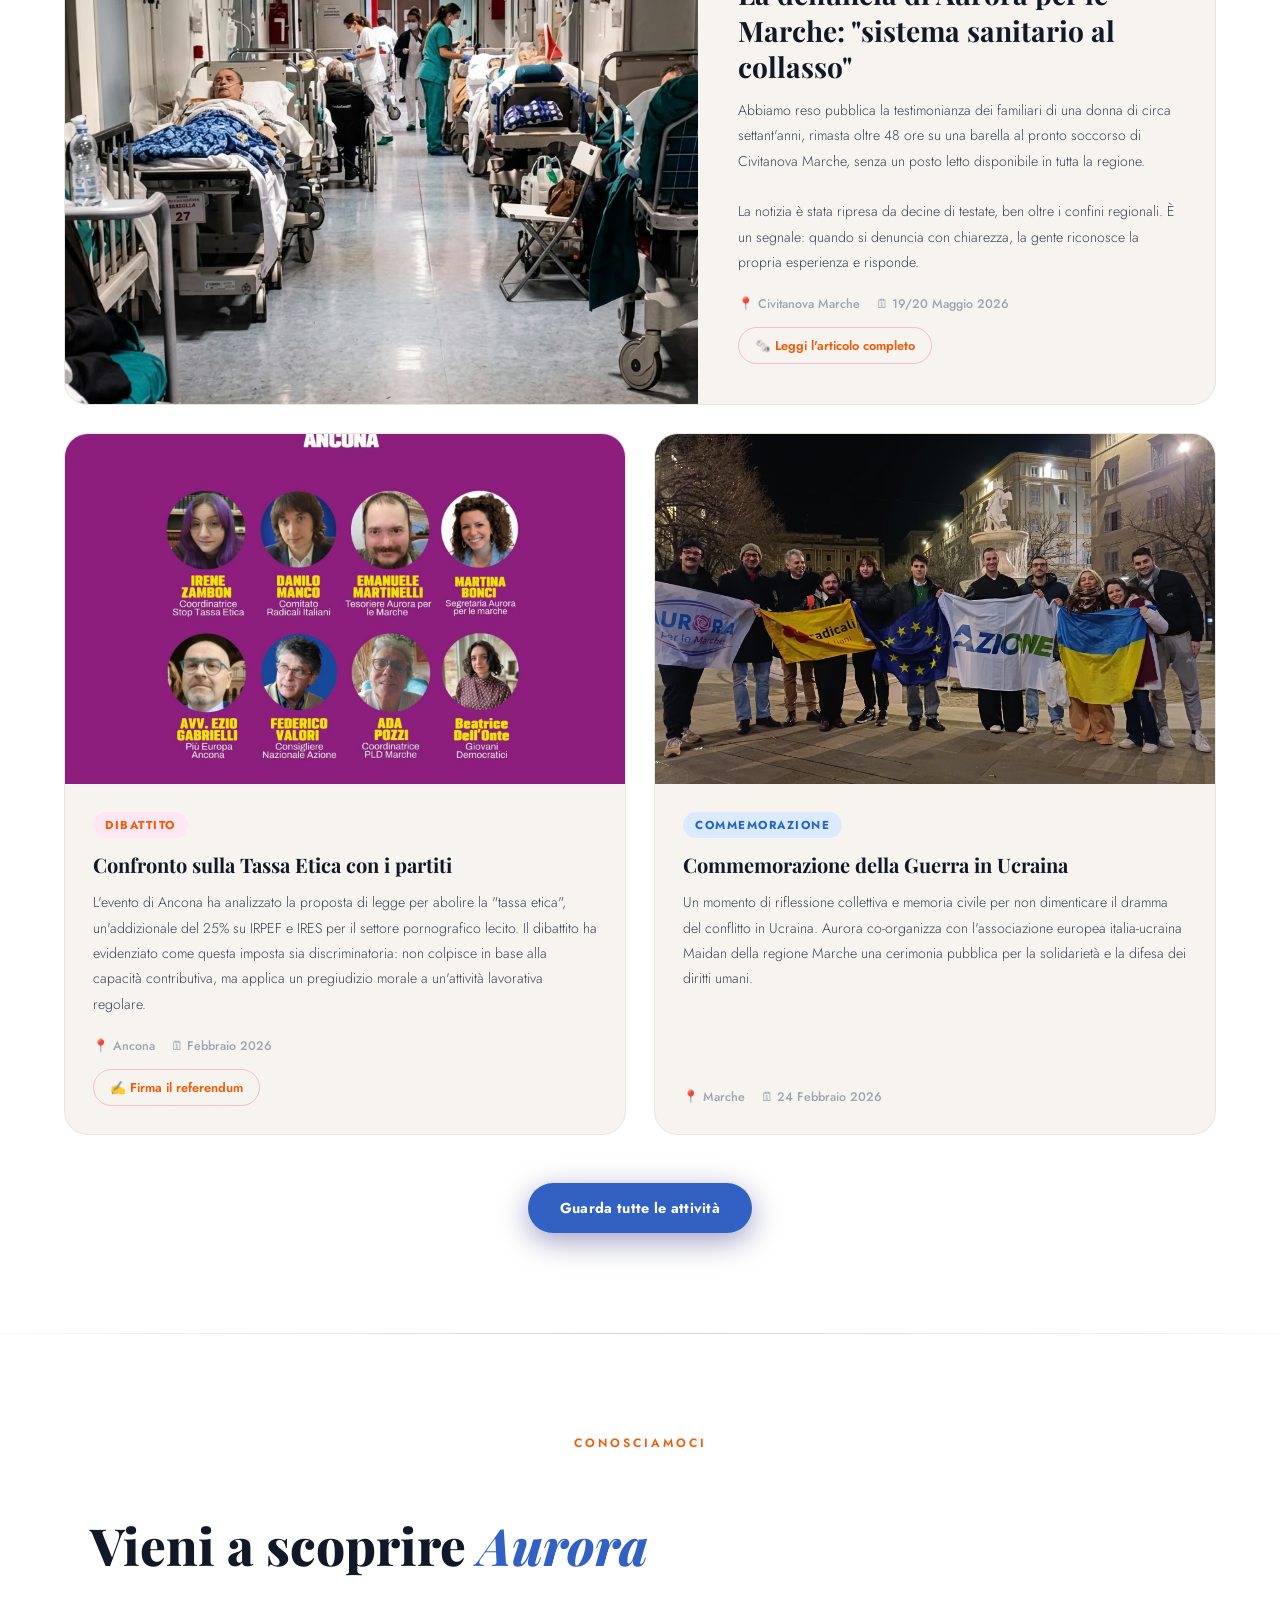
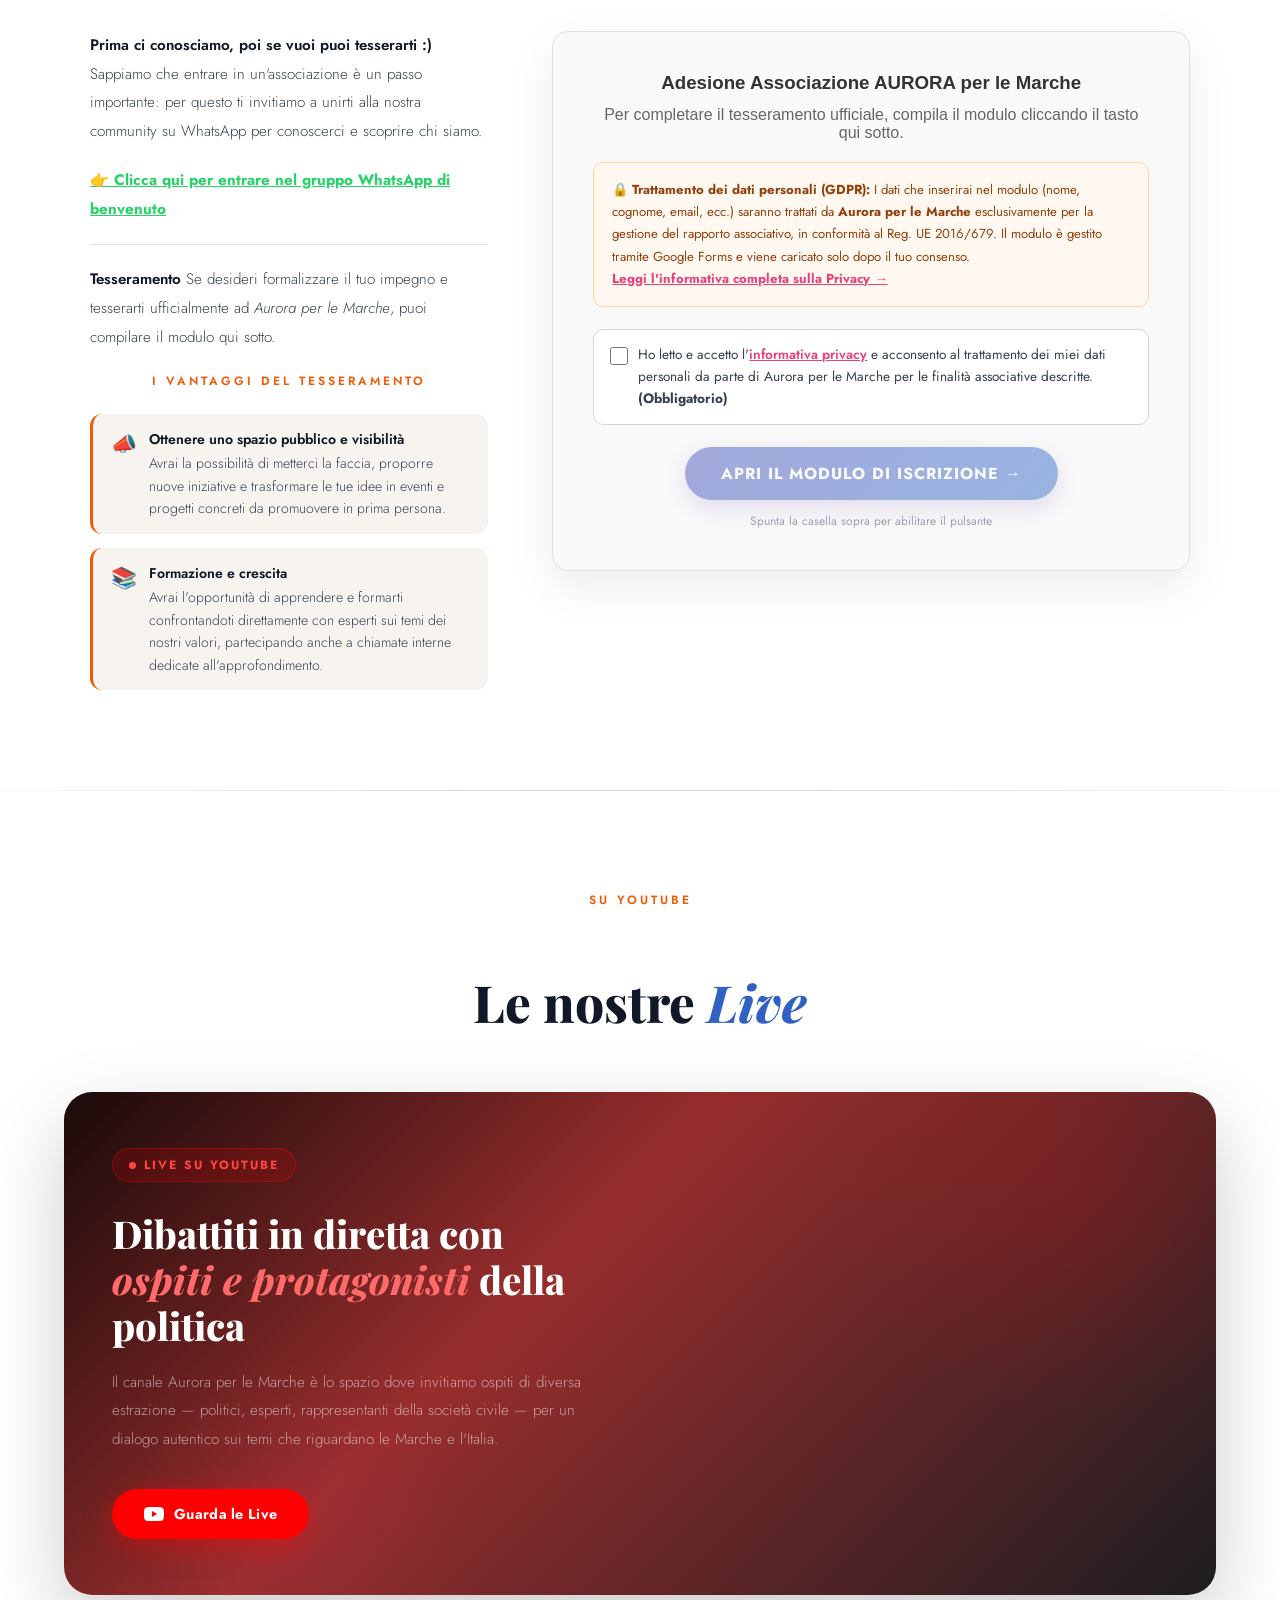
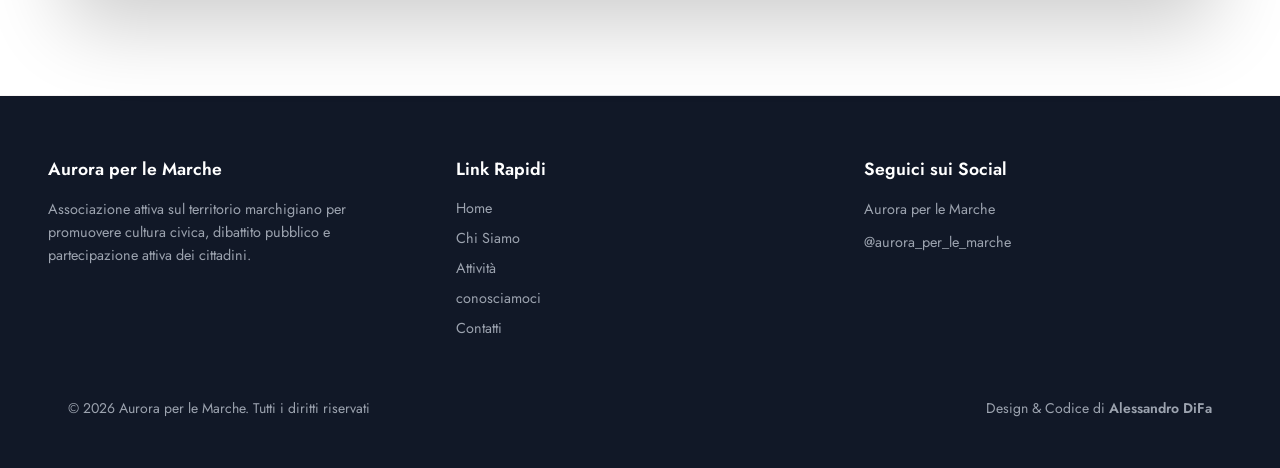
==== commit 373ab52c: "Add files via upload" ====
--- a/index.html
+++ b/index.html
@@ -385,10 +385,6 @@
 
 
 
-<hr class="section-divider">
-
-
-<!-- ATTIVITÀ -->
 <section id="attivita" aria-labelledby="attivita-title">
   <div class="attivita-header">
     <div class="section-label" aria-hidden="true">Cosa Facciamo</div>
@@ -420,96 +416,94 @@
         Momento di confronto e dialogo interno tra gli iscritti, dove viviamo gli <strong>aperitivi informali</strong> come momenti di socialità e scambio di visioni politiche per rafforzare il legame associativo.
       </p>
       <ul>
-        <li>Gli aperitivi sono il miglior modo di conoscerci: scrivi o chiama la nostra Segretaria per avere qualche info in più <em>3312227574</em></li>
+        <li>Gli aperitivi sono il miglior modo di conoscerci: scrivi o chiama la nostra Segretaria per avere qualche info in più <a href="tel:+393312227574"><em>331 222 7574</em></a></li>
       </ul>
     </div>
 
   </div>
 
-<h2 id="attivita-title" style="text-align: center; width: 100%; margin-left: auto; margin-right: auto; margin-top: 5%;">
-  Le nostre <em>Attività</em> di maggiore rilievo
-</h2>
- 
-<div class="activities-grid">
- 
-  <!-- Card in evidenza (aggiunta la classe activity-card--featured) -->
-  <article class="activity-card activity-card--featured">
-    <img src="img/shock-settico-resta-48-ore-barella-civitanova.avif"
-         alt="Choc settico, 70enne per 48 ore in barella al pronto soccorso">
- 
-    <div class="activity-body">
-      <span class="activity-tag tag-evento">Tematica</span>
-      <h3>La denuncia di Aurora per le Marche: "sistema sanitario al collasso"</h3>
-      <p>
-        Abbiamo reso pubblica la testimonianza dei familiari di una donna di circa settant'anni, rimasta oltre 48 ore su una barella al pronto soccorso di Civitanova Marche, senza un posto letto disponibile in tutta la regione.
-        <br><br>
-        La notizia è stata ripresa da decine di testate, ben oltre i confini regionali. È un segnale: quando si denuncia con chiarezza, la gente riconosce la propria esperienza e risponde.
-      </p>
-      <div class="activity-meta">
-        <span>📍 Civitanova Marche</span>
-        <span>🗓 19/ 20 Maggio 2026</span>
-      </div>
-      <a href="attivita-singola-malasanità-civitanova.html" target="_blank" rel="noopener" class="btn-outline">
-        🗞️ Leggi l'articolo completo
-      </a>
-    </div>
-  </article>
- 
-  <article class="activity-card">
-    <img src="img/evento-tassa-etica-auora-ancona.avif"
-         alt="Dibattito Aurora per le Marche sulla tassa etica ad Ancona, febbraio 2026">
- 
-    <div class="activity-body">
-      <span class="activity-tag tag-dibattito">Dibattito</span>
-      <h3>Confronto sulla Tassa Etica con i partiti</h3>
-      <p>
-        L'evento di Ancona ha analizzato la proposta di legge per abolire la "tassa etica", un'addizionale del 25% su IRPEF e IRES per il settore pornografico lecito. Il dibattito ha evidenziato come questa imposta sia discriminatoria: non colpisce in base alla capacità contributiva, ma applica un pregiudizio morale a un'attività lavorativa regolare.
-      </p>
-      <div class="activity-meta">
-        <span>📍 Ancona</span>
-        <span>🗓 Febbraio 2026</span>
-      </div>
-      <a href="https://firmereferendum.giustizia.it/referendum/open/dettaglio-open/5600018"
-         target="_blank" rel="noopener noreferrer" class="activity-link"
-         aria-label="Firma il referendum per abolire la tassa etica sul portale del Ministero della Giustizia">
-        ✍️ Firma il referendum
-      </a>
-    </div>
-  </article>
- 
-  <article class="activity-card">
-    <img src="img/ucraina-commemorazione-ancona.avif"
-         alt="Commemorazione del conflitto in Ucraina Co-organizzato da Aurora per le Marche, 24 febbraio 2026">
- 
-    <div class="activity-body">
-      <span class="activity-tag tag-commemorazione">Commemorazione</span>
-      <h3>Commemorazione della Guerra in Ucraina</h3>
-      <p>
-        Un momento di riflessione collettiva e memoria civile per non dimenticare il dramma del conflitto in Ucraina. Aurora co-organizza con l'associazione europea italia-ucraina Maidan della regione Marche una cerimonia pubblica per la solidarietà e la difesa dei diritti umani.
-      </p>
-      <div class="activity-meta">
-        <span>📍 Marche</span>
-        <span>🗓 24 Febbraio 2026</span>
-      </div>
-    </div>
-  </article>
- 
-  <!-- rimosso il <br>: dentro una grid diventava una cella vuota -->
-</div>
- 
-<a href="attivita.html"
-   target="_blank" rel="noopener noreferrer"
-   class="btn-attivita"
-   aria-label="Guarda tutte le attività di Aurora per le Marche">
-  <svg viewBox="0 0 24 24" fill="currentColor" aria-hidden="true">
-  </svg>
-  Guarda tutte le attività
-</a>
- 
+  <h2 id="attivita-title" style="text-align: center; width: 100%; margin-left: auto; margin-right: auto; margin-top: 5%;">
+    Le nostre <em>Attività</em> di maggiore rilievo
+  </h2>
+
+  <div class="activities-grid">
+
+    <!-- Card in evidenza -->
+    <article class="activity-card activity-card--featured">
+      <img src="img/shock-settico-resta-48-ore-barella-civitanova.avif"
+           alt="Choc settico, 70enne per 48 ore in barella al pronto soccorso" loading="lazy">
+
+      <div class="activity-body">
+        <span class="activity-tag tag-evento">Tematica</span>
+        <h3>La denuncia di Aurora per le Marche: "sistema sanitario al collasso"</h3>
+        <p>
+          Abbiamo reso pubblica la testimonianza dei familiari di una donna di circa settant'anni, rimasta oltre 48 ore su una barella al pronto soccorso di Civitanova Marche, senza un posto letto disponibile in tutta la regione.
+          <br><br>
+          La notizia è stata ripresa da decine di testate, ben oltre i confini regionali. È un segnale: quando si denuncia con chiarezza, la gente riconosce la propria esperienza e risponde.
+        </p>
+        <div class="activity-meta">
+          <span>📍 Civitanova Marche</span>
+          <span>🗓 19/20 Maggio 2026</span>
+        </div>
+        <a href="attivita-singola-malasanità-civitanova.html" target="_blank" rel="noopener" class="btn-outline">
+          🗞️ Leggi l'articolo completo
+        </a>
+      </div>
+    </article>
+
+    <article class="activity-card">
+      <img src="img/evento-tassa-etica-auora-ancona.avif"
+           alt="Dibattito Aurora per le Marche sulla tassa etica ad Ancona, febbraio 2026" loading="lazy">
+
+      <div class="activity-body">
+        <span class="activity-tag tag-dibattito">Dibattito</span>
+        <h3>Confronto sulla Tassa Etica con i partiti</h3>
+        <p>
+          L'evento di Ancona ha analizzato la proposta di legge per abolire la "tassa etica", un'addizionale del 25% su IRPEF e IRES per il settore pornografico lecito. Il dibattito ha evidenziato come questa imposta sia discriminatoria: non colpisce in base alla capacità contributiva, ma applica un pregiudizio morale a un'attività lavorativa regolare.
+        </p>
+        <div class="activity-meta">
+          <span>📍 Ancona</span>
+          <span>🗓 Febbraio 2026</span>
+        </div>
+        <a href="https://firmereferendum.giustizia.it/referendum/open/dettaglio-open/5600018"
+           target="_blank" rel="noopener noreferrer" class="activity-link"
+           aria-label="Firma il referendum per abolire la tassa etica sul portale del Ministero della Giustizia">
+          ✍️ Firma il referendum
+        </a>
+      </div>
+    </article>
+
+    <article class="activity-card">
+      <img src="img/ucraina-commemorazione-ancona.avif"
+           alt="Commemorazione del conflitto in Ucraina co-organizzata da Aurora per le Marche, 24 febbraio 2026" loading="lazy">
+
+      <div class="activity-body">
+        <span class="activity-tag tag-commemorazione">Commemorazione</span>
+        <h3>Commemorazione della Guerra in Ucraina</h3>
+        <p>
+          Un momento di riflessione collettiva e memoria civile per non dimenticare il dramma del conflitto in Ucraina. Aurora co-organizza con l'associazione europea italia-ucraina Maidan della regione Marche una cerimonia pubblica per la solidarietà e la difesa dei diritti umani.
+        </p>
+        <div class="activity-meta">
+          <span>📍 Marche</span>
+          <span>🗓 24 Febbraio 2026</span>
+        </div>
+      </div>
+    </article>
+
+  </div>
+
+  <a href="attivita.html"
+     target="_blank" rel="noopener noreferrer"
+     class="btn-attivita"
+     aria-label="Guarda tutte le attività di Aurora per le Marche">
+    Guarda tutte le attività
+  </a>
 
 </section>
 
 <hr class="section-divider">
+
+
 
 
 <!-- CONOSCIAMOCI -->
@@ -529,7 +523,7 @@
           <p>
             <strong>Prima ci conosciamo, poi se vuoi puoi tesserarti :)</strong>
             <br>
-            Sappiamo che entrare in un'associazione è un passo importante: per questo ti invitiamo a unirti alla nostra community su Wapp per conoscrci e scoprire chi siamo.
+            Sappiamo che entrare in un'associazione è un passo importante: per questo ti invitiamo a unirti alla nostra community su WhatsApp per conoscerci e scoprire chi siamo.
           </p>
           <p>
             <a href="https://wa.me/393312227574" style="font-weight:bold; color:#25D366;">👉 Clicca qui per entrare nel gruppo WhatsApp di benvenuto</a>
@@ -568,7 +562,7 @@
         <!-- GDPR Info box -->
         <div style="background:#fff8f0; border:1px solid #fcd5a0; border-radius:10px; padding:16px 18px; margin-bottom:22px; text-align:left;">
           <p style="font-family:'Jost',sans-serif; font-size:0.82rem; color:#92400e; line-height:1.7; margin:0;">
-            &#x1F512; <strong>Trattamento dei dati personali (GDPR):</strong> I dati che inserirai nel modulo (nome, cognome, email, ecc.) saranno trattati da <strong>Aurora per le Marche</strong> esclusivamente per la gestione del rapporto associativo, in conformità al Reg. UE 2016/679. Il modulo è gestito tramite Google Forms.
+            &#x1F512; <strong>Trattamento dei dati personali (GDPR):</strong> I dati che inserirai nel modulo (nome, cognome, email, ecc.) saranno trattati da <strong>Aurora per le Marche</strong> esclusivamente per la gestione del rapporto associativo, in conformità al Reg. UE 2016/679. Il modulo è gestito tramite Google Forms e viene caricato solo dopo il tuo consenso.
             <br>
             <a href="#" onclick="document.getElementById('privacy-modal').style.display='flex'; return false;"
                style="color:#e8417a; font-weight:700; text-decoration:underline;">Leggi l'informativa completa sulla Privacy &#x2192;</a>
@@ -579,25 +573,49 @@
         <div style="display:flex; align-items:flex-start; gap:10px; text-align:left; margin-bottom:22px; background:#fff; border:1px solid #d1d5db; border-radius:10px; padding:14px 16px;">
           <input type="checkbox" id="privacy-consent" name="privacy-consent"
                  style="margin-top:3px; width:18px; height:18px; accent-color:#e8417a; flex-shrink:0; cursor:pointer;"
-                 onchange="document.getElementById('form-btn').style.opacity = this.checked ? '1' : '0.45'; document.getElementById('form-btn').style.pointerEvents = this.checked ? 'auto' : 'none';">
+                 onchange="var b=document.getElementById('form-btn'); b.disabled=!this.checked; b.style.opacity=this.checked?'1':'0.45'; b.style.cursor=this.checked?'pointer':'not-allowed';">
           <label for="privacy-consent" style="font-family:'Jost',sans-serif; font-size:0.85rem; color:#374151; line-height:1.6; cursor:pointer;">
             Ho letto e accetto l'<a href="#" onclick="document.getElementById('privacy-modal').style.display='flex'; return false;" style="color:#e8417a; font-weight:600;">informativa privacy</a> e acconsento al trattamento dei miei dati personali da parte di Aurora per le Marche per le finalità associative descritte. <strong>(Obbligatorio)</strong>
           </label>
         </div>
 
-        <a id="form-btn"
-           href="https://docs.google.com/forms/d/e/1FAIpQLSdlwhwIWDAXSyc4wo15dlZ6Nzj2gPfnyUDTGzKY7bg302sZ_w/viewform?usp=publish-editor"
-           target="_blank"
-           style="background: linear-gradient(135deg, #3a47b7, #2563c7); color: white; padding: 15px 36px; text-decoration: none; font-family: 'Jost', sans-serif; font-weight: bold; display: inline-block; text-transform: uppercase; letter-spacing: 1px; border-radius: 50px; box-shadow: 0 8px 25px rgba(103,58,183,0.35); opacity: 0.45; pointer-events: none; transition: opacity 0.2s;">
+        <button id="form-btn" type="button" disabled onclick="apriModulo()"
+           style="background: linear-gradient(135deg, #3a47b7, #2563c7); color: white; padding: 15px 36px; border: none; cursor: not-allowed; font-family: 'Jost', sans-serif; font-weight: bold; font-size: 1rem; display: inline-block; text-transform: uppercase; letter-spacing: 1px; border-radius: 50px; box-shadow: 0 8px 25px rgba(103,58,183,0.35); opacity: 0.45; transition: opacity 0.2s;">
           Apri il modulo di iscrizione &#x2192;
-        </a>
+        </button>
 
         <p style="font-family:'Jost',sans-serif; font-size:0.75rem; color:#9ca3af; margin-top:12px;">Spunta la casella sopra per abilitare il pulsante</p>
       </div>
 
     </div>
+
+    <!-- Modulo Google (nascosto, si carica solo dopo il clic) -->
+    <div id="modulo-wrapper" style="display:none; margin-top:40px; text-align:center;">
+      <iframe id="modulo-iframe"
+              data-src="https://docs.google.com/forms/d/e/1FAIpQLSfxn-CCdgl1MxD0f9iRr97fZAHCtC05N9QMcbcpJ4z1-PZbXw/viewform?embedded=true"
+              title="Modulo di adesione Aurora per le Marche"
+              style="width:100%; max-width:640px; height:1865px; border:0;">
+        Caricamento…
+      </iframe>
+      <p style="font-family:'Jost',sans-serif; font-size:0.8rem; color:#9ca3af;">
+        Problemi a visualizzare il modulo?
+        <a href="https://docs.google.com/forms/d/e/1FAIpQLSfxn-CCdgl1MxD0f9iRr97fZAHCtC05N9QMcbcpJ4z1-PZbXw/viewform" target="_blank" rel="noopener">Aprilo in una nuova scheda</a>
+      </p>
+    </div>
+
   </div>
 </section>
+
+<script>
+  function apriModulo() {
+    if (!document.getElementById('privacy-consent').checked) return;
+    var iframe = document.getElementById('modulo-iframe');
+    if (!iframe.src) iframe.src = iframe.dataset.src;
+    var wrap = document.getElementById('modulo-wrapper');
+    wrap.style.display = 'block';
+    wrap.scrollIntoView({ behavior: 'smooth' });
+  }
+</script>
 
 <hr class="section-divider">
 
--- a/style.css
+++ b/style.css
@@ -641,7 +641,6 @@
 
 
 /* ---------- 6. ATTIVITÀ ---------- */
-/* ---------- 6. ATTIVITÀ ---------- */
 #attivita {
   background: white;
 }
@@ -654,7 +653,7 @@
 /* BENTO: 2 colonne, la prima card occupa tutta la riga */
 .activities-grid {
   display: grid;
-  grid-template-columns: repeat(2, 1fr);
+  grid-template-columns: repeat(2, minmax(0, 1fr));
   gap: 28px;
   max-width: 1200px;
   margin: 8% auto 0;
@@ -663,6 +662,7 @@
 .activity-card {
   display: flex;
   flex-direction: column;
+  min-width: 0;
   overflow: hidden;
   background: var(--soft);
   border: 1px solid rgba(0, 0, 0, 0.06);
@@ -670,9 +670,12 @@
   transition: transform 0.3s, box-shadow 0.3s;
 }
 
-.activity-card:hover {
-  transform: translateY(-6px);
-  box-shadow: 0 20px 50px rgba(0, 0, 0, 0.1);
+/* Effetto hover solo su dispositivi con mouse (evita card "bloccate" al tocco su telefono) */
+@media (hover: hover) {
+  .activity-card:hover {
+    transform: translateY(-6px);
+    box-shadow: 0 20px 50px rgba(0, 0, 0, 0.1);
+  }
 }
 
 /* BENTO: immagini tagliate alla stessa proporzione */
@@ -691,9 +694,7 @@
   padding: 28px;
 }
 
-/* BENTO: card in evidenza, tutta la larghezza con immagine a sinistra.
-   Si attiva con la classe activity-card--featured, oppure in automatico
-   sulla prima card se non vuoi toccare l'HTML. */
+/* BENTO: card in evidenza, tutta la larghezza con immagine a sinistra */
 .activity-card--featured,
 .activities-grid > .activity-card:first-child {
   grid-column: 1 / -1;
@@ -720,6 +721,7 @@
 
 .activity-tag {
   display: inline-block;
+  max-width: 100%;
   margin-bottom: 14px;
   padding: 5px 12px;
   border-radius: 100px;
@@ -727,6 +729,7 @@
   font-weight: 700;
   letter-spacing: 1.5px;
   text-transform: uppercase;
+  overflow-wrap: anywhere;
 }
 
 .tag-dibattito      { background: #fce7f3; color: var(--rose); }
@@ -755,7 +758,7 @@
   display: flex;
   flex-wrap: wrap;
   align-items: center;
-  gap: 16px;
+  gap: 8px 16px;
   margin-top: auto;
   font-size: 0.78rem;
   font-weight: 500;
@@ -773,12 +776,12 @@
   gap: 5px;
 }
 
-/* .btn-outline era usata nell'HTML ma priva di stile: ora è uguale a .activity-link */
 .activity-link,
 .btn-outline {
   display: inline-flex;
   align-items: center;
   gap: 6px;
+  max-width: 100%;
   margin-top: 14px;
   padding: 8px 16px;
   border: 1.5px solid rgba(232, 65, 122, 0.3);
@@ -797,7 +800,7 @@
   color: white;
 }
 
-/* BENTO: elimina la cella vuota creata dal <br> dentro la griglia */
+/* BENTO: elimina la cella vuota creata da un eventuale <br> dentro la griglia */
 .activities-grid > br {
   display: none;
 }
@@ -806,8 +809,10 @@
 .btn-attivita {
   display: flex;
   align-items: center;
+  justify-content: center;
   gap: 10px;
   width: fit-content;
+  max-width: 100%;
   margin: 48px auto 0;
   padding: 15px 32px;
   background: #3061c3;
@@ -818,6 +823,7 @@
   font-weight: 700;
   font-size: 0.9rem;
   letter-spacing: 0.3px;
+  text-align: center;
   text-decoration: none;
   transition: transform 0.2s, box-shadow 0.2s, background 0.2s;
 }
@@ -834,7 +840,9 @@
   flex-shrink: 0;
 }
 
-/* BENTO: responsive */
+/* ===== RESPONSIVE ===== */
+
+/* Tablet: la card in evidenza va in verticale */
 @media (max-width: 900px) {
   .activity-card--featured,
   .activities-grid > .activity-card:first-child {
@@ -851,6 +859,55 @@
   .activity-card--featured .activity-body,
   .activities-grid > .activity-card:first-child .activity-body {
     padding: 28px;
+  }
+}
+
+/* Telefono: UNA card per riga (questo era il problema) */
+@media (max-width: 700px) {
+  .attivita-header {
+    margin-bottom: 36px;
+  }
+
+  .activities-grid {
+    grid-template-columns: 1fr;
+    gap: 20px;
+    margin-top: 40px;
+  }
+
+  .activity-card {
+    border-radius: 20px;
+  }
+
+  .activity-card img,
+  .activity-card--featured img,
+  .activities-grid > .activity-card:first-child img {
+    aspect-ratio: 16 / 9;
+  }
+
+  .activity-body,
+  .activity-card--featured .activity-body,
+  .activities-grid > .activity-card:first-child .activity-body {
+    padding: 22px 20px;
+  }
+
+  .activity-body h3,
+  .activity-card--featured h3,
+  .activities-grid > .activity-card:first-child h3 {
+    font-size: 1.3rem;
+  }
+
+  .activity-body p {
+    font-size: 0.92rem;
+    line-height: 1.7;
+  }
+
+  .activity-tag {
+    letter-spacing: 1px;
+  }
+
+  .btn-attivita {
+    width: 100%;
+    padding: 14px 20px;
   }
 }
 
@@ -1279,7 +1336,22 @@
 
 /* Smartphone */
 @media (max-width: 768px) {
-
+  
+  
+  #conosciamoci .form-container {
+      padding: 22px 16px !important;
+    }
+    #form-btn {
+      width: 100%;
+      padding: 14px 16px !important;
+      font-size: 0.9rem !important;
+      letter-spacing: 0.5px !important;
+      white-space: normal;
+    }
+    #modulo-iframe {
+      height: 2300px !important;
+    }
+  
   .site-footer {
     padding: 40px 20px 20px;
   }
